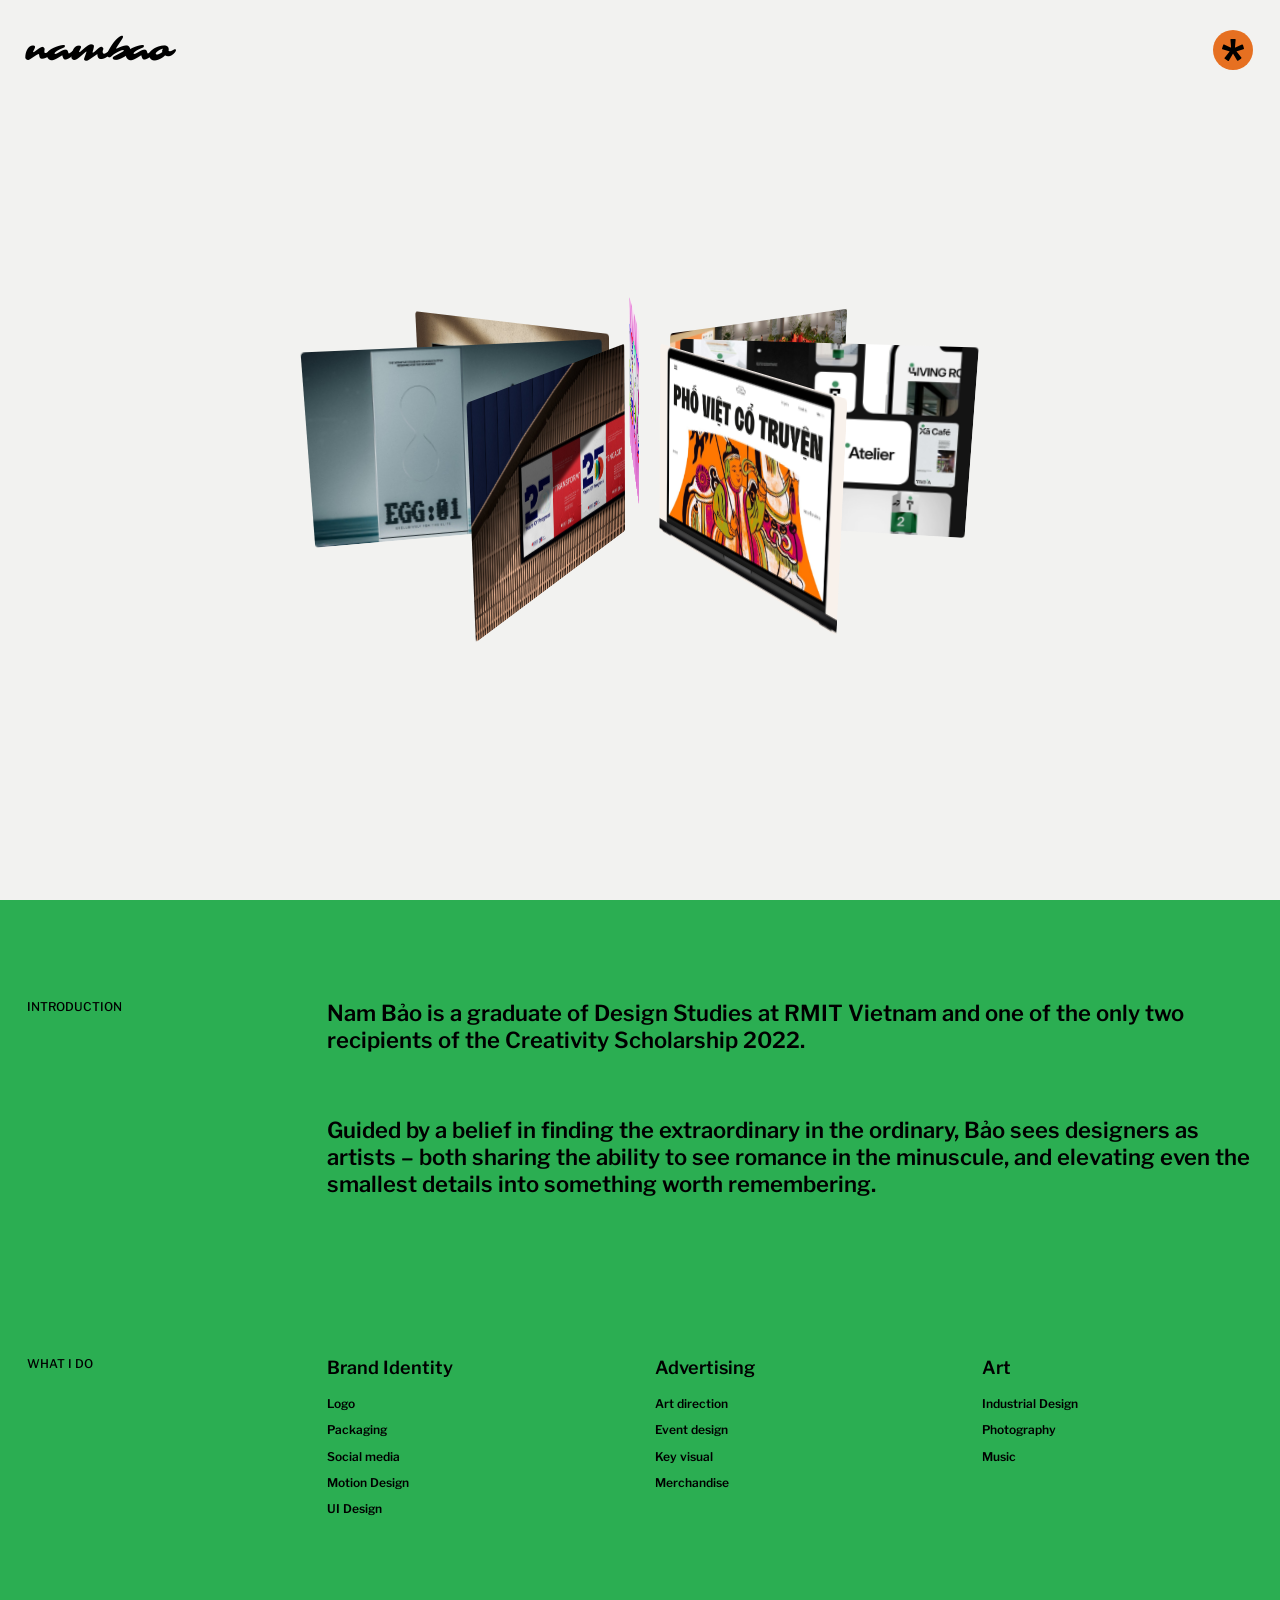
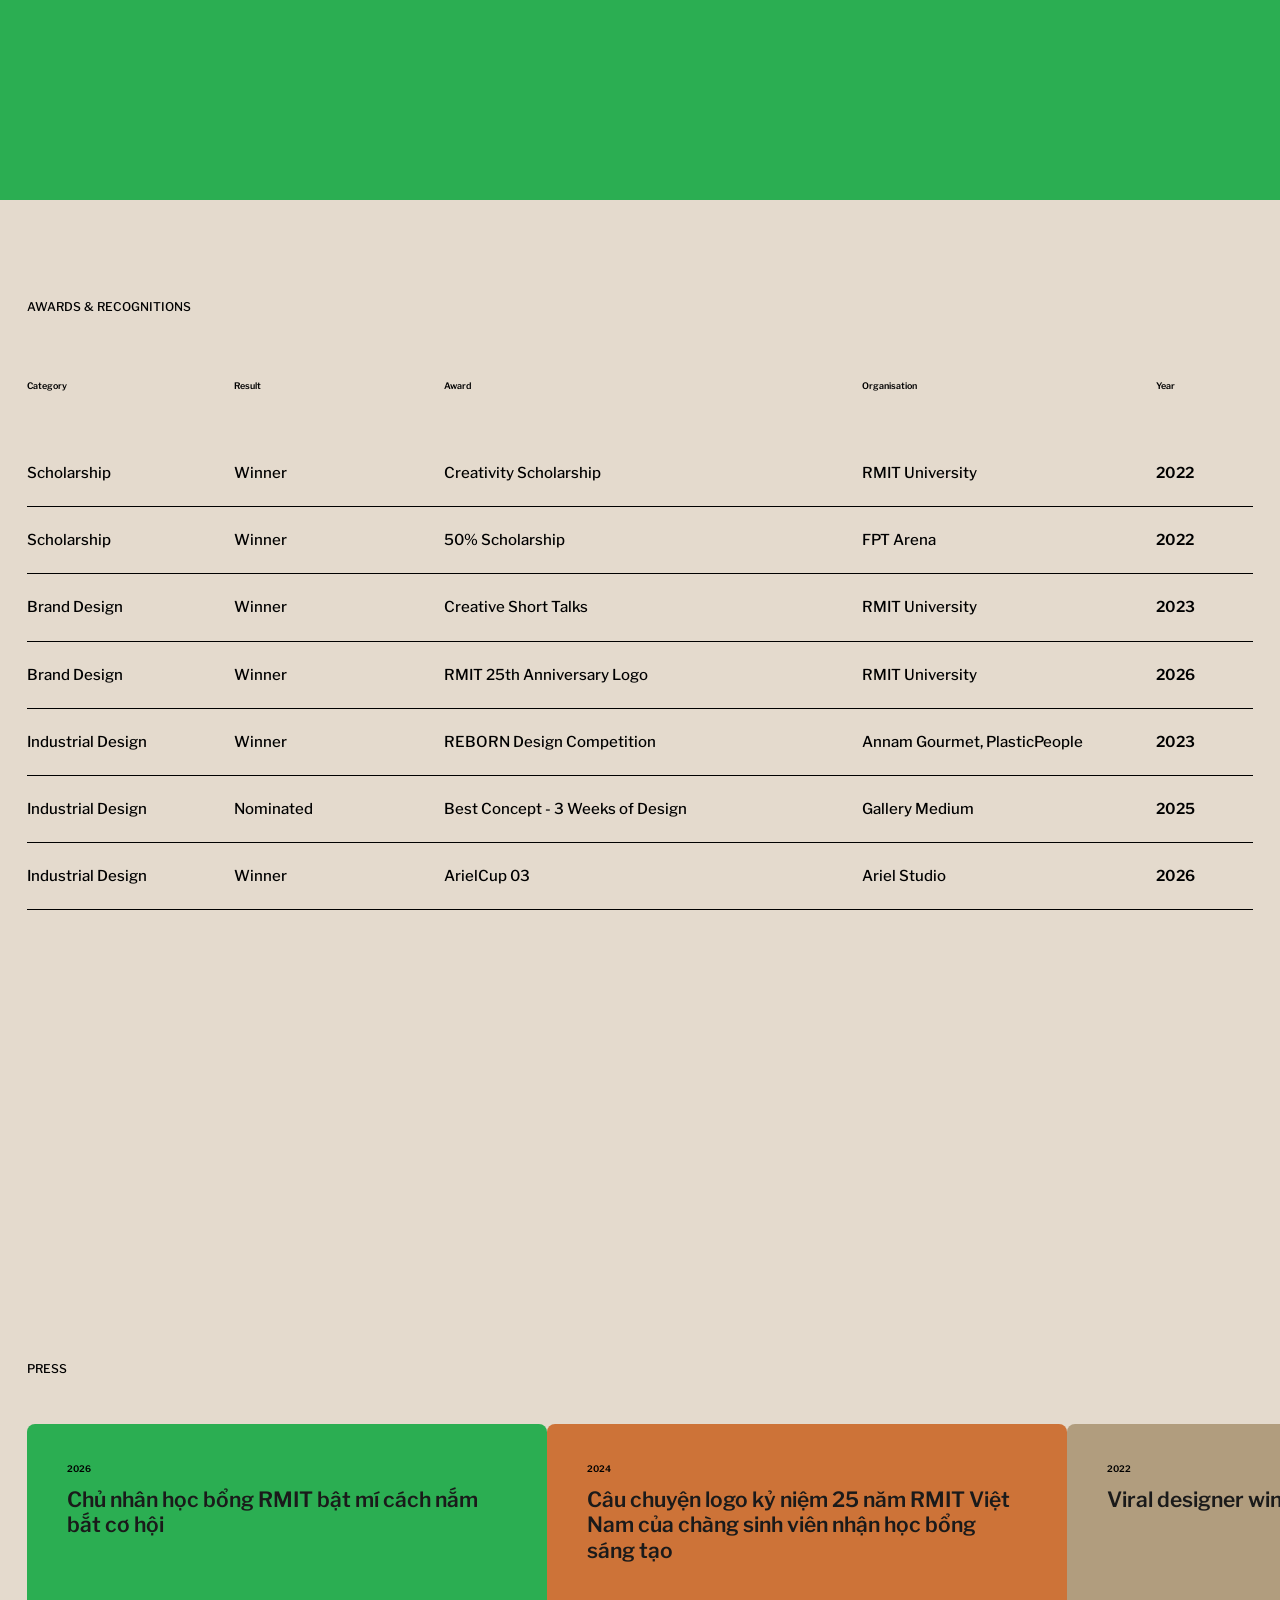
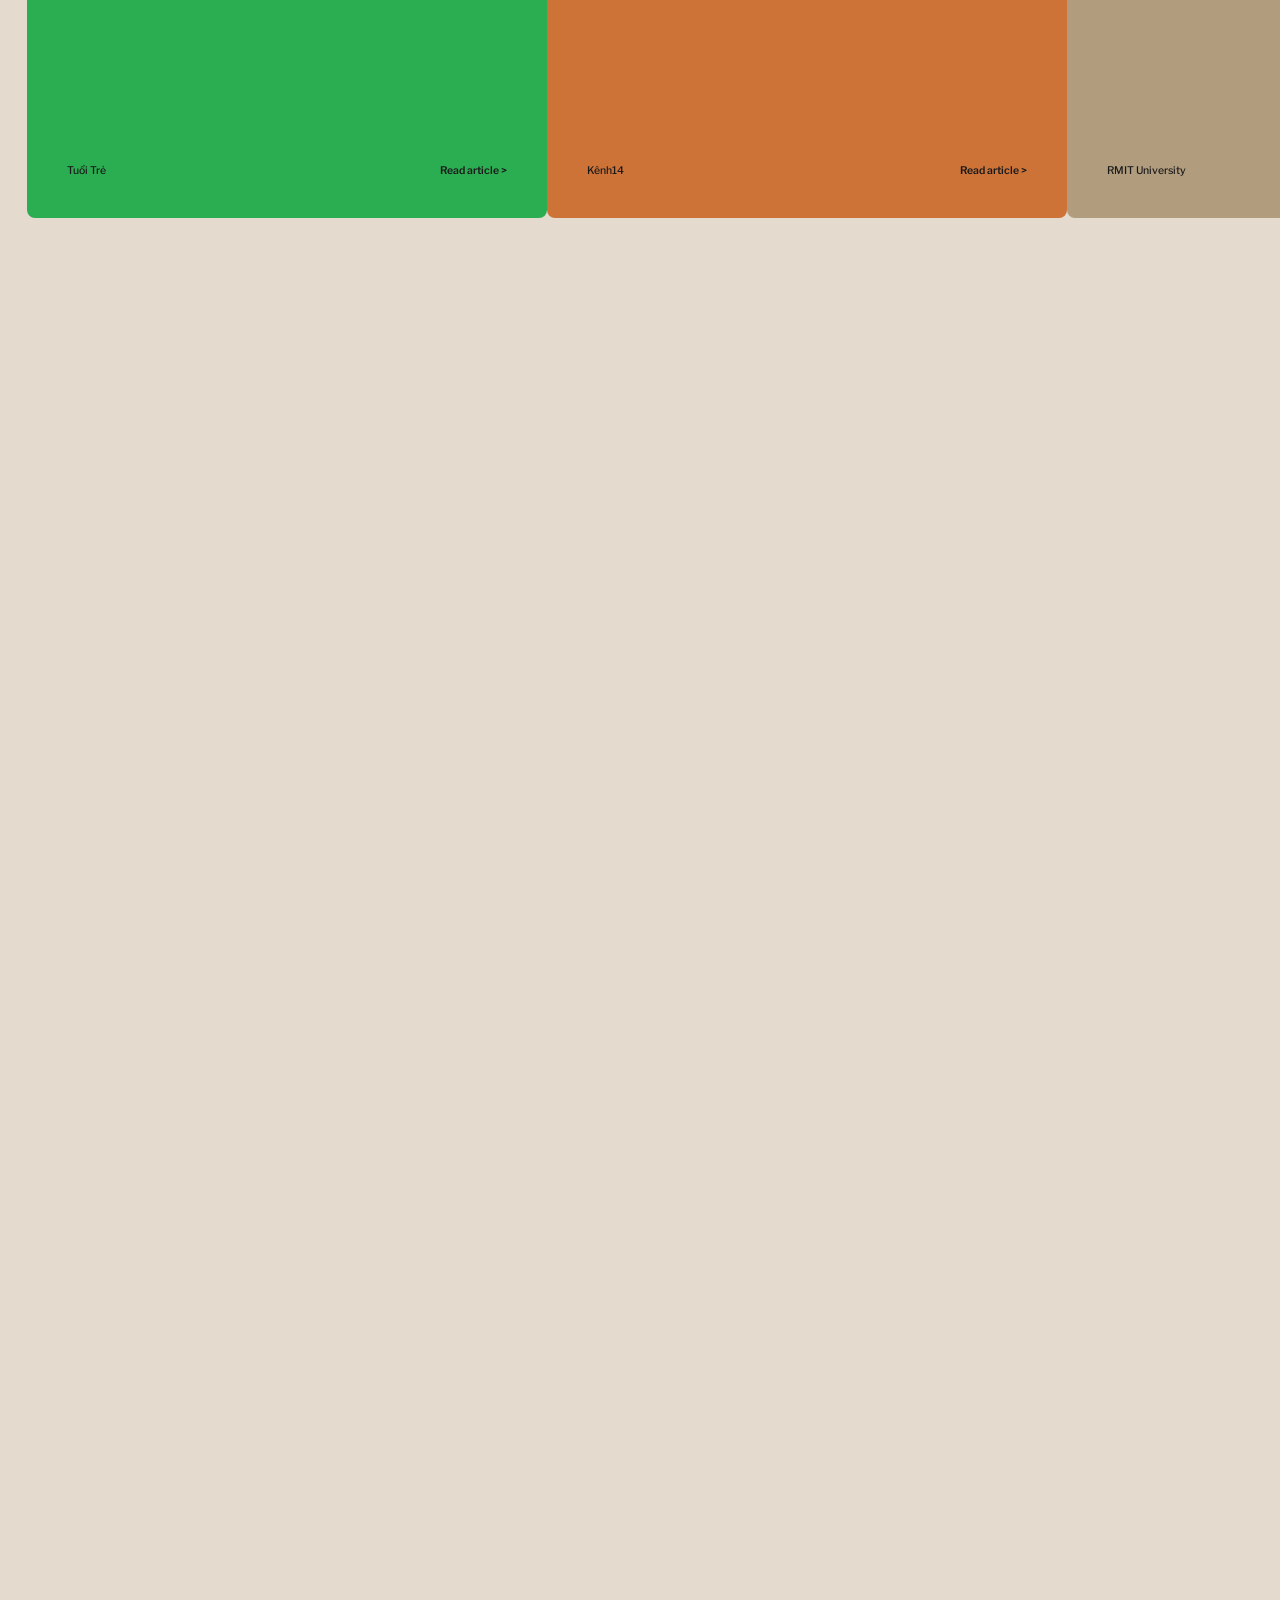
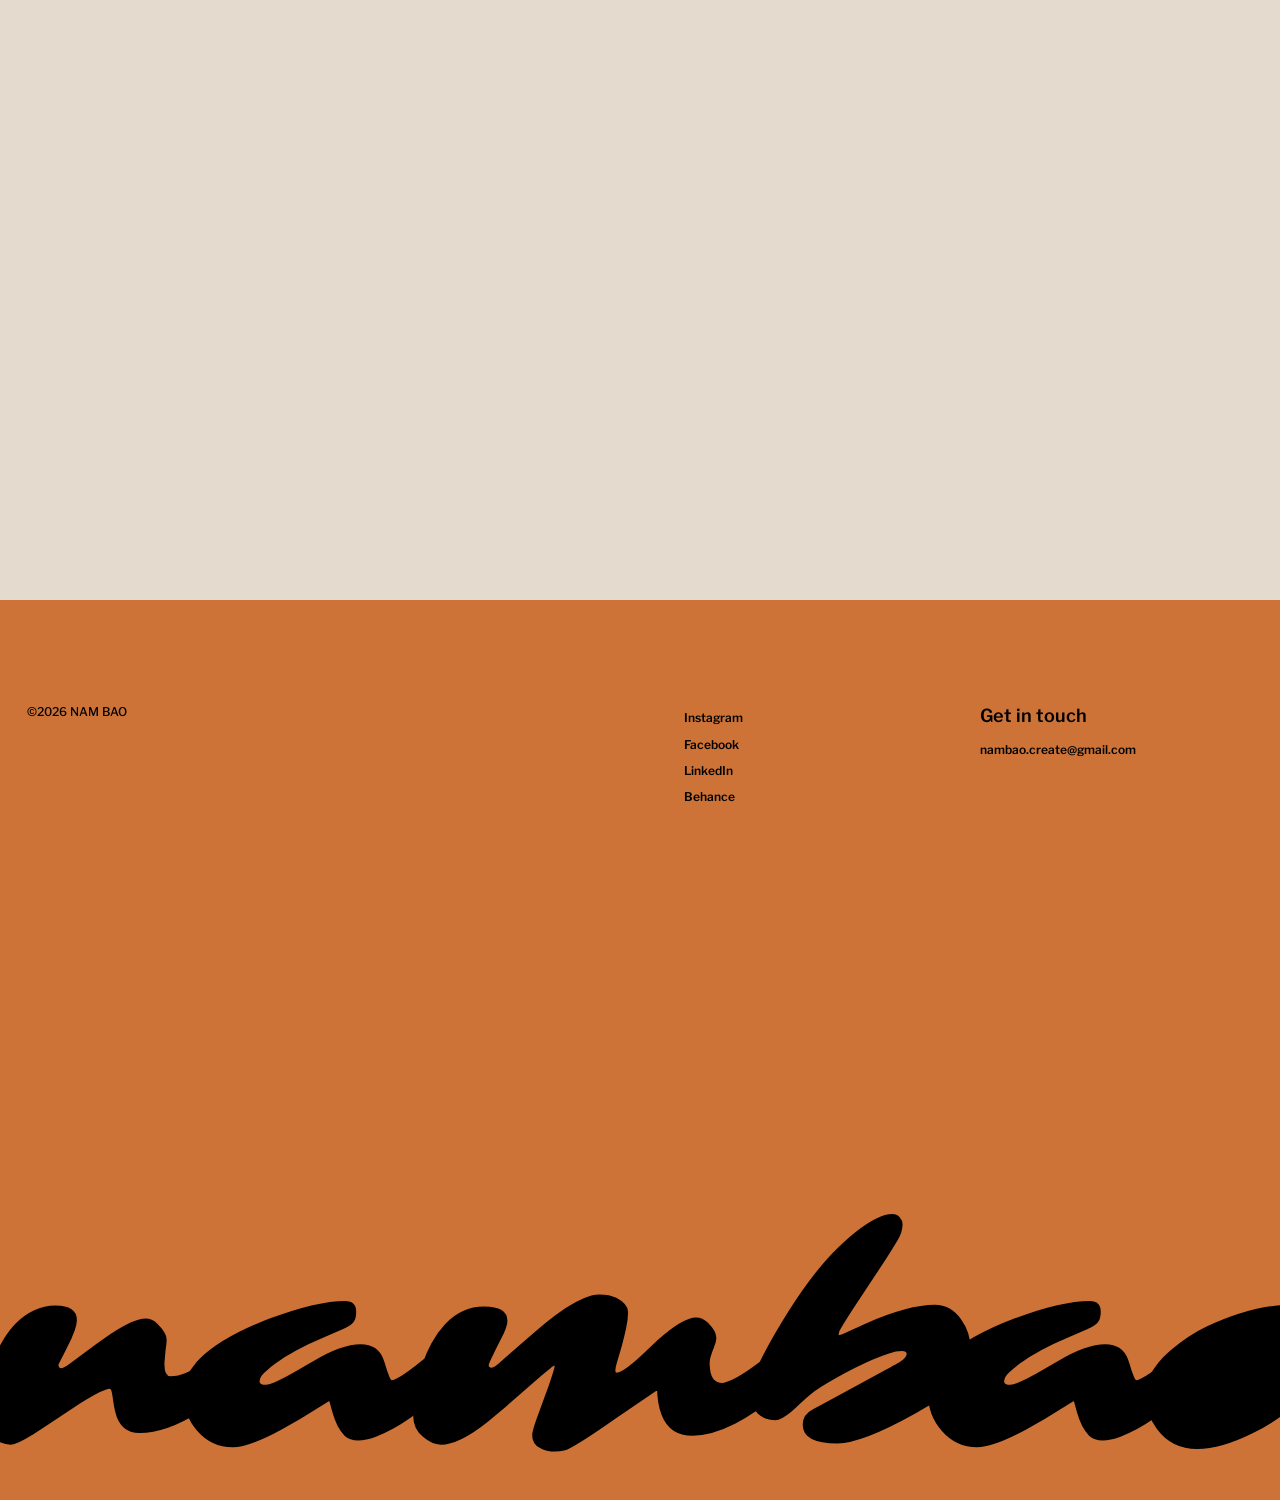
==== index.html @ 5c14ba2c "Footer logo ve theo stroke thay cho fade (SVG outline Sarina that) - Trich outline that cua font Sar" ====
<!DOCTYPE html>
<html lang="en">
<head>
  <meta charset="UTF-8">
  <meta name="viewport" content="width=device-width, initial-scale=1.0">
  <title>Nam Bảo — Portfolio</title>
  <link rel="icon" type="image/svg+xml" href="assets/favicon.svg">
  <meta name="description" content="Nam Bảo is a graduate of Design Studies at RMIT Vietnam and one of the only two recipients of the Creativity Scholarship 2022.">
  <link rel="preconnect" href="https://fonts.googleapis.com">
  <link rel="preconnect" href="https://fonts.gstatic.com" crossorigin>
  <link href="https://fonts.googleapis.com/css2?family=Libre+Franklin:wght@400;500;600;700&family=Sarina&display=swap" rel="stylesheet">
  <link rel="stylesheet" href="css/styles.css">
  <link rel="stylesheet" href="css/hero-wheel.css">
  <script>document.documentElement.classList.add("js");</script>
</head>
<body class="home">

  <!-- ============ NAV: cố định trên cùng, logo Sarina đen ============ -->
  <!-- Nav tách khỏi Hero, là con trực tiếp của body, position
       fixed, z-index cao nhất, logo "nambao" chữ Sarina luôn
       chữ đen trên mọi section (không còn mix-blend-mode
       difference, đã bỏ hẳn từ v11). Trang /work dùng lại
       class .nav nhưng không có class .home ở body nên nav
       ở đó vẫn như cũ, không bị đổi. -->
  <nav class="nav reveal" aria-label="Main">
    <a class="nav-logo" href="/" aria-label="Nam Bảo, home">nambao</a>
    <div class="nav-menu-wrap" id="nav-menu-wrap">
      <ul class="nav-menu" id="nav-menu">
        <li><button type="button" class="nav-pill nav-pill--contact" id="nav-contact-btn" aria-expanded="false" aria-controls="contact-overlay"><span data-roll>Contact</span></button></li>
        <li class="nav-menu-bar">
          <a class="nav-pill nav-pill--work" href="/work"><span data-roll>Work</span></a>
          <span class="nav-menu-divider nav-menu-divider--1" aria-hidden="true"></span>
          <a class="nav-pill nav-pill--about" href="#about"><span data-roll>About</span></a>
          <span class="nav-menu-divider nav-menu-divider--2" aria-hidden="true"></span>
          <a class="nav-pill nav-pill--playground" href="/playground"><span data-roll>Playground</span></a>
        </li>
      </ul>
      <button type="button" class="nav-ball" id="nav-ball" aria-label="Menu" aria-expanded="false" aria-controls="nav-menu">
        <span class="nav-ball-rot"><span class="nav-ball-star" id="nav-ball-star" aria-hidden="true"></span></span>
      </button>
    </div>
  </nav>

  <!-- ============ HERO: vòng ảnh 3D của Claude, nền offwhite ============ -->
  <!-- Hero cũ (headline "I build systems..." và cụm shape tròn,
       tam giác, vuông) đã bỏ. Giờ hero chỉ còn vòng ảnh 3D
       của Claude (heroWheel.js + hero-wheel.css, layout
       'blades'): 7 ảnh project, mỗi ảnh là một cánh quạt
       đứng tỏa ra từ trục đứng như cửa xoay, ảnh đứng thẳng
       chứ KHÔNG nằm phẳng, nền trắng xám offwhite #F2F2F0.
       Vòng tự quay liên tục; rê chuột làm cả cụm nghiêng
       theo con trỏ; cuộn chuột hoặc vuốt làm vòng quay nhanh
       hơn rồi chậm dần về tốc độ gốc (listener passive nên
       KHÔNG chặn cuộn, trang cuộn xuống About bình thường);
       vào trang các ảnh bung ra theo thứ tự ngẫu nhiên. -->
  <header class="hero" id="top">
    <div class="hero-wheel" aria-label="Selected works, rotating 3D gallery">
      <div class="hw-tilt">
        <div class="hw-spin">
          <figure class="hw-item" data-title="Vore" data-category="Food & beverage" data-tagline="Tagline placeholder — one line about the project"><img src="assets/work/vore.jpg" alt="Ba poster của Vore treo trên tường" width="1600" height="900" draggable="false"></figure>
          <figure class="hw-item" data-title="EGG:01" data-category="Food & beverage" data-tagline="Tagline placeholder — one line about the project"><img src="assets/work/egg01.jpg" alt="Hộp bạc EGG:01 cạnh chai thủy tinh gân sóng có lòng đỏ cam" width="1400" height="1356" draggable="false"></figure>
          <figure class="hw-item" data-title="RMIT25" data-category="Education" data-tagline="Tagline placeholder — one line about the project"><img src="assets/work/rmit25.jpg" alt="Billboard 25 Years Of Progress trên mặt tiền gỗ" width="1920" height="1080" draggable="false"></figure>
          <figure class="hw-item" data-title="Việt Cổ Truyện" data-category="Art" data-tagline="Tagline placeholder — one line about the project"><img src="assets/work/dothanh.jpg" alt="Laptop chạy website Phố Việt Cổ Truyện" width="1393" height="853" draggable="false"></figure>
          <figure class="hw-item" data-title="Tad.atelier" data-category="Architecture" data-tagline="Tagline placeholder — one line about the project"><img src="assets/work/tad.jpg" alt="Board tổng hợp các dự án của Tad.atelier" width="1400" height="989" draggable="false"></figure>
          <figure class="hw-item" data-title="VIBE Expo" data-category="Architecture" data-tagline="Tagline placeholder — one line about the project"><img src="assets/work/vibe.jpg" alt="Render 3D sảnh expo cam của VIBE" width="1000" height="558" draggable="false"></figure>
          <figure class="hw-item" data-title="Tuổi Hồng 28" data-category="Entertainment" data-tagline="Tagline placeholder — one line about the project"><img src="assets/work/th28.jpg" alt="Bốn poster Tuổi Hồng 28 năm 2024 trên nền sọc hồng" width="1600" height="1067" draggable="false"></figure>
        </div>
      </div>
    </div>
  </header>

  <main>
    <!-- ============ ABOUT ============ -->
    <section class="about" id="about" aria-labelledby="about-label">
      <div class="about-inner">
        <div class="about-intro">
          <h2 class="section-label reveal" id="about-label">INTRODUCTION</h2>
          <div class="about-body">
            <p class="reveal" style="--d:100ms">Nam Bảo is a graduate of Design Studies at RMIT Vietnam and one of the only two recipients of the Creativity Scholarship 2022.</p>
            <p class="reveal" style="--d:200ms">Guided by a belief in finding the extraordinary in the ordinary, Bảo sees designers as artists – both sharing the ability to see romance in the minuscule, and elevating even the smallest details into something worth remembering.</p>
          </div>
        </div>

        <div class="about-what">
          <h2 class="section-label reveal">WHAT I DO</h2>
          <div class="about-columns" data-stagger>
            <div class="about-column reveal">
              <h3>Brand Identity</h3>
              <ul>
                <li>Logo</li>
                <li>Packaging</li>
                <li>Social media</li>
                <li>Motion Design</li>
                <li>UI Design</li>
              </ul>
            </div>
            <div class="about-column reveal">
              <h3>Advertising</h3>
              <ul>
                <li>Art direction</li>
                <li>Event design</li>
                <li>Key visual</li>
                <li>Merchandise</li>
              </ul>
            </div>
            <div class="about-column reveal">
              <h3>Art</h3>
              <ul>
                <li>Industrial Design</li>
                <li>Photography</li>
                <li>Music</li>
              </ul>
            </div>
          </div>
        </div>
      </div>
    </section>

    <!-- ============ AWARDS ============ -->
    <section class="awards" aria-labelledby="awards-label">
      <div class="awards-inner">
        <h2 class="section-label reveal" id="awards-label">AWARDS &amp; RECOGNITIONS</h2>

        <table class="awards-table">
          <colgroup>
            <col style="width: 16.88%">
            <col style="width: 17.05%">
            <col style="width: 33.92%">
            <col style="width: 23.86%">
            <col style="width: 7.95%">
          </colgroup>
          <thead>
            <tr class="reveal--fade">
              <th scope="col">Category</th>
              <th scope="col">Result</th>
              <th scope="col">Award</th>
              <th scope="col">Organisation</th>
              <th scope="col">Year</th>
            </tr>
          </thead>
          <tbody data-stagger>
            <tr class="reveal--fade">
              <td data-label="Category">Scholarship</td>
              <td data-label="Result">Winner</td>
              <td data-label="Award">Creativity Scholarship</td>
              <td data-label="Organisation">RMIT University</td>
              <td data-label="Year">2022</td>
            </tr>
            <tr class="reveal--fade">
              <td data-label="Category">Scholarship</td>
              <td data-label="Result">Winner</td>
              <td data-label="Award">50% Scholarship</td>
              <td data-label="Organisation">FPT Arena</td>
              <td data-label="Year">2022</td>
            </tr>
            <tr class="reveal--fade">
              <td data-label="Category">Brand Design</td>
              <td data-label="Result">Winner</td>
              <td data-label="Award">Creative Short Talks</td>
              <td data-label="Organisation">RMIT University</td>
              <td data-label="Year">2023</td>
            </tr>
            <tr class="reveal--fade">
              <td data-label="Category">Brand Design</td>
              <td data-label="Result">Winner</td>
              <td data-label="Award">RMIT 25th Anniversary Logo</td>
              <td data-label="Organisation">RMIT University</td>
              <td data-label="Year">2026</td>
            </tr>
            <tr class="reveal--fade">
              <td data-label="Category">Industrial Design</td>
              <td data-label="Result">Winner</td>
              <td data-label="Award">REBORN Design Competition</td>
              <td data-label="Organisation">Annam Gourmet, PlasticPeople</td>
              <td data-label="Year">2023</td>
            </tr>
            <tr class="reveal--fade">
              <td data-label="Category">Industrial Design</td>
              <td data-label="Result">Nominated</td>
              <td data-label="Award">Best Concept - 3 Weeks of Design</td>
              <td data-label="Organisation">Gallery Medium</td>
              <td data-label="Year">2025</td>
            </tr>
            <tr class="reveal--fade">
              <td data-label="Category">Industrial Design</td>
              <td data-label="Result">Winner</td>
              <td data-label="Award">ArielCup 03</td>
              <td data-label="Organisation">Ariel Studio</td>
              <td data-label="Year">2026</td>
            </tr>
          </tbody>
        </table>
      </div>
    </section>

    <!-- ============ PRESS ============ -->
    <!-- Wrapper ngoài cao 300vh cung cấp độ dài cuộn. Bên trong
         là section Press thật cao 100svh, sticky top 0, vừa
         tham gia hiệu ứng trượt đè (trượt lên đè Awards, rồi
         ghim lại), vừa giữ hiệu ứng chồng ngang từng card bên
         trong (JS dịch từng card theo tiến độ cuộn qua wrapper
         ngoài, xem updatePress trong main.js). 6 bài, mới nhất
         lên trước. Tất cả 6 card đã nằm sát nhau gap 0 và nhìn
         thấy ngay từ trạng thái ban đầu (card không dùng class
         .reveal nên không hiện dần từng cái khi cuộn). -->
    <div class="press-wrap">
      <section class="press" aria-labelledby="press-label">
        <div class="press-inner">
          <h2 class="section-label reveal" id="press-label">PRESS</h2>
        </div>
        <div class="press-row">
        <a class="press-card press-card-green" href="https://tuoitre.vn/print/chu-nhan-hoc-bong-rmit-bat-mi-cach-nam-bat-co-hoi-100261119115152121.htm" target="_blank" rel="noopener">
          <span class="press-year">2026</span>
          <span class="press-title">Chủ nhân học bổng RMIT bật mí cách nắm bắt cơ hội</span>
          <span class="press-footer">
            <span class="press-outlet">Tuổi Trẻ</span>
            <span class="press-read">Read article &gt;</span>
          </span>
        </a>
        <a class="press-card press-card-orange" href="https://kenh14.vn/cau-chuyen-logo-ky-niem-25-nam-rmit-viet-nam-cua-chang-sinh-vien-nhan-hoc-bong-sang-tao-215241218121725227.chn" target="_blank" rel="noopener">
          <span class="press-year">2024</span>
          <span class="press-title">Câu chuyện logo kỷ niệm 25 năm RMIT Việt Nam của chàng sinh viên nhận học bổng sáng tạo</span>
          <span class="press-footer">
            <span class="press-outlet">Kênh14</span>
            <span class="press-read">Read article &gt;</span>
          </span>
        </a>
        <a class="press-card press-card-tan" href="https://www.rmit.edu.vn/news/all-news/2022/nov/viral-designer-wins-rmit-scholarship" target="_blank" rel="noopener">
          <span class="press-year">2022</span>
          <span class="press-title">Viral designer wins RMIT scholarship</span>
          <span class="press-footer">
            <span class="press-outlet">RMIT University</span>
            <span class="press-read">Read article &gt;</span>
          </span>
        </a>
        <a class="press-card press-card-green" href="https://dantri.com.vn/giao-duc-huong-nghiep/nha-thiet-ke-18-tuoi-thay-ao-cho-sach-giao-khoa-gianh-hoc-bong-gan-nua-ty-dong-20221121210338664.htm" target="_blank" rel="noopener">
          <span class="press-year">2022</span>
          <span class="press-title">Nhà thiết kế 18 tuổi “thay áo” cho sách giáo khoa giành học bổng gần nửa tỷ đồng</span>
          <span class="press-footer">
            <span class="press-outlet">Dân Trí</span>
            <span class="press-read">Read article &gt;</span>
          </span>
        </a>
        <a class="press-card press-card-orange" href="https://vtv.vn/giao-duc/nam-bao-cau-hoc-sinh-thu-thach-ban-than-voi-y-tuong-khoac-ao-moi-cho-sgk-20220217212051816.htm" target="_blank" rel="noopener">
          <span class="press-year">2022</span>
          <span class="press-title">Nam Bảo - cậu học sinh thử thách bản thân với ý tưởng "khoác áo mới" cho SGK</span>
          <span class="press-footer">
            <span class="press-outlet">VTV</span>
            <span class="press-read">Read article &gt;</span>
          </span>
        </a>
        <a class="press-card press-card-tan" href="https://dantri.com.vn/nhip-song-tre/chuyen-chua-ke-ve-nam-sinh-thiet-ke-ao-moi-doc-dao-cho-sach-giao-khoa-20220211183610662.htm" target="_blank" rel="noopener">
          <span class="press-year">2022</span>
          <span class="press-title">Chuyện chưa kể về nam sinh thiết kế “áo mới” độc đáo cho sách giáo khoa</span>
          <span class="press-footer">
            <span class="press-outlet">Dân Trí</span>
            <span class="press-read">Read article &gt;</span>
          </span>
        </a>
        </div>
      </section>
    </div>
  </main>

  <!-- ============ FOOTER ============ -->
  <footer class="footer" id="contact">
    <div class="footer-top">
      <p class="footer-copy reveal">©2026 NAM BAO</p>
      <div class="footer-cols reveal" style="--d:100ms">
        <ul class="footer-socials">
          <li>Instagram</li>
          <li>Facebook</li>
          <li>LinkedIn</li>
          <li>Behance</li>
        </ul>
        <div class="footer-touch">
          <h2 class="footer-touch-title">Get in touch</h2>
          <a class="footer-email" href="mailto:nambao.create@gmail.com">nambao.create@gmail.com</a>
        </div>
      </div>
    </div>
    <p class="footer-logo footer-draw" aria-hidden="true">
      <svg class="footer-logo-svg" viewBox="0 0 9382.8 2048" aria-hidden="true" focusable="false">
        <g class="fl-letter" style="--dd:0.00s;--dur:0.39s">
          <path pathLength="1" d="M1113.0,1123.0 Q1113.0,1214.0 1166.0,1214.0 Q1296.0,1214.0 1504.0,1038.0 L1531.0,1015.0 Q1612.0,961.0 1662.5,961.0 Q1713.0,961.0 1726.5,976.0 Q1740.0,991.0 1740.0,1024.0 Q1740.0,1098.0 1665.0,1181.0 Q1553.0,1317.0 1358.0,1439.0 Q1132.0,1581.0 953.0,1581.0 Q828.0,1581.0 796.0,1442.0 Q787.0,1406.0 783.0,1373.0 Q773.0,1293.0 762.0,1284.0 Q751.0,1275.0 718.5,1285.5 Q686.0,1296.0 641.5,1320.5 Q597.0,1345.0 543.0,1380.0 Q257.0,1570.0 214.0,1597.0 Q111.0,1661.0 75.0,1661.0 Q39.0,1661.0 4.5,1646.0 Q-30.0,1631.0 -56.0,1608.0 Q-110.0,1557.0 -110.0,1504.0 Q-110.0,1201.0 22.0,974.0 Q110.0,821.0 238.0,762.0 Q303.0,731.0 378.0,731.0 Q515.0,731.0 515.0,821.0 Q515.0,876.0 450.0,1001.0 L420.0,1060.0 Q388.0,1121.0 389.0,1129.0 Q395.0,1159.0 416.0,1159.0 Q439.0,1159.0 484.0,1125.0 L668.0,988.0 L760.0,924.0 Q919.0,820.0 994.0,820.0 Q1034.0,820.0 1067.0,852.0 Q1128.0,910.0 1128.0,953.0 Q1128.0,967.0 1125.5,987.0 Q1123.0,1007.0 1120.0,1030.0 L1116.0,1077.0 Q1113.0,1101.0 1113.0,1123.0 Z"/>
        </g>
        <g class="fl-letter" style="--dd:0.39s;--dur:0.46s">
          <path pathLength="1" d="M3206.6,909.0 Q3238.6,909.0 3238.6,963.0 Q3238.6,1056.0 3108.6,1204.0 L3051.6,1262.0 Q2792.6,1521.0 2563.6,1607.0 Q2421.6,1660.0 2359.6,1602.0 Q2308.6,1553.0 2278.6,1444.0 L2254.6,1357.0 L2041.6,1488.0 L1918.6,1558.0 Q1698.6,1678.0 1588.6,1678.0 Q1447.6,1678.0 1353.6,1569.0 Q1263.6,1466.0 1263.6,1330.0 Q1263.6,1196.0 1370.6,1091.0 Q1523.6,941.0 1853.6,816.0 Q2165.6,699.0 2357.6,699.0 Q2422.6,699.0 2422.6,763.0 Q2422.6,807.0 2405.6,829.0 Q2388.6,851.0 2335.6,874.0 L2209.6,928.0 Q1929.6,1045.0 1799.6,1171.0 Q1762.6,1206.0 1762.6,1239.0 Q1762.6,1272.0 1815.6,1272.0 Q1867.6,1272.0 2057.6,1160.0 L2140.6,1111.0 Q2333.6,995.0 2463.6,995.0 Q2573.6,995.0 2609.6,1092.0 Q2618.6,1118.0 2626.6,1144.5 Q2634.6,1171.0 2642.6,1192.0 Q2660.6,1241.0 2675.1,1241.0 Q2689.6,1241.0 2716.6,1226.5 Q2743.6,1212.0 2776.1,1189.5 Q2808.6,1167.0 2843.6,1140.0 L2964.6,1043.0 Q3125.6,909.0 3206.6,909.0 Z"/>
        </g>
        <g class="fl-letter" style="--dd:0.85s;--dur:0.62s">
          <path pathLength="1" d="M4836.1,1112.0 Q4836.1,1259.0 4928.1,1259.0 Q4992.1,1259.0 5149.1,1147.0 Q5291.1,1042.0 5318.1,1015.0 Q5380.1,963.0 5448.1,963.0 Q5477.1,963.0 5497.6,982.5 Q5518.1,1002.0 5518.1,1041.0 Q5518.1,1080.0 5499.1,1112.0 Q5480.1,1144.0 5450.6,1178.0 Q5421.1,1212.0 5377.6,1254.0 Q5334.1,1296.0 5278.1,1342.5 Q5222.1,1389.0 5155.6,1435.0 Q5089.1,1481.0 5018.1,1518.0 Q4858.1,1600.0 4729.1,1600.0 Q4581.1,1600.0 4528.1,1466.0 Q4497.1,1389.0 4497.1,1281.0 L4206.1,1478.0 Q3907.1,1688.0 3850.1,1701.0 Q3821.1,1708.0 3791.6,1708.0 Q3762.1,1708.0 3736.1,1702.5 Q3710.1,1697.0 3690.1,1684.0 Q3644.1,1657.0 3644.1,1604.0 Q3644.1,1583.0 3672.1,1502.0 L3758.1,1266.0 Q3798.1,1152.0 3798.1,1129.0 Q3798.1,1121.0 3788.1,1121.0 Q3778.1,1121.0 3751.1,1142.0 Q3724.1,1163.0 3686.1,1196.0 L3448.1,1404.0 L3323.1,1508.0 Q3131.1,1661.0 3010.1,1661.0 Q2953.1,1661.0 2895.1,1610.0 Q2832.1,1556.0 2832.1,1480.0 Q2832.1,1404.0 2846.6,1314.0 Q2861.1,1224.0 2888.1,1140.5 Q2915.1,1057.0 2955.1,983.5 Q2995.1,910.0 3046.1,856.0 Q3156.1,738.0 3305.6,738.0 Q3455.1,738.0 3455.1,826.0 Q3455.1,864.0 3414.1,942.0 Q3327.1,1114.0 3327.1,1127.5 Q3327.1,1141.0 3335.6,1148.5 Q3344.1,1156.0 3354.1,1156.0 Q3375.1,1156.0 3414.1,1122.0 Q3671.1,897.0 3737.6,843.0 Q3804.1,789.0 3866.1,748.0 Q4008.1,655.0 4092.1,655.0 Q4161.1,655.0 4204.1,677.0 Q4279.1,716.0 4279.1,765.0 Q4279.1,814.0 4265.6,876.0 Q4252.1,938.0 4236.1,996.0 L4206.1,1098.0 Q4192.1,1142.0 4192.1,1165.5 Q4192.1,1189.0 4212.1,1189.0 Q4260.1,1189.0 4403.1,1053.0 L4500.1,962.0 Q4667.1,812.0 4753.1,812.0 Q4794.1,812.0 4826.1,844.0 Q4882.1,900.0 4882.1,942.0 Q4882.1,965.0 4866.1,1004.0 Q4836.1,1077.0 4836.1,1112.0 Z"/>
        </g>
        <g class="fl-letter" style="--dd:1.47s;--dur:0.49s">
          <path pathLength="1" d="M5707.7,1206.0 Q5578.7,1279.0 5532.2,1317.5 Q5485.7,1356.0 5456.2,1385.0 Q5426.7,1414.0 5397.7,1438.0 Q5329.7,1494.0 5294.7,1494.0 Q5259.7,1494.0 5231.7,1482.5 Q5203.7,1471.0 5180.7,1450.0 Q5126.7,1399.0 5126.7,1329.0 Q5126.7,1205.0 5345.7,842.0 Q5439.7,686.0 5527.7,567.5 Q5615.7,449.0 5696.7,365.5 Q5777.7,282.0 5851.7,224.0 Q6003.7,105.0 6093.7,105.0 Q6119.7,105.0 6136.7,124.0 Q6153.7,143.0 6153.7,165.0 Q6153.7,215.0 6122.2,268.5 Q6090.7,322.0 6038.7,403.0 L5825.7,726.0 Q5725.7,880.0 5721.2,898.5 Q5716.7,917.0 5716.7,925.0 Q5716.7,933.0 5727.7,933.0 Q5738.7,933.0 5789.7,910.0 Q5789.7,910.0 5917.7,852.0 Q6206.7,726.0 6384.7,726.0 Q6485.7,726.0 6553.7,819.0 Q6616.7,906.0 6616.7,1007.0 Q6616.7,1108.0 6585.7,1181.0 Q6554.7,1254.0 6494.2,1296.0 Q6433.7,1338.0 6373.7,1374.0 L6245.7,1450.0 Q5882.7,1653.0 5718.7,1653.0 Q5491.7,1653.0 5491.7,1535.0 Q5491.7,1471.0 5553.7,1440.0 Q6124.7,1131.0 6149.7,1115.0 Q6201.7,1082.0 6201.7,1052.0 Q6201.7,1022.0 6159.7,1022.0 Q6117.7,1022.0 6067.7,1038.0 Q6017.7,1054.0 5957.7,1080.0 Q5897.7,1106.0 5832.7,1139.0 Q5767.7,1172.0 5707.7,1206.0 Z"/>
        </g>
        <g class="fl-letter" style="--dd:1.96s;--dur:0.46s">
          <path pathLength="1" d="M8291.2,909.0 Q8323.2,909.0 8323.2,963.0 Q8323.2,1056.0 8193.2,1204.0 L8136.2,1262.0 Q7877.2,1521.0 7648.2,1607.0 Q7506.2,1660.0 7444.2,1602.0 Q7393.2,1553.0 7363.2,1444.0 L7339.2,1357.0 L7126.2,1488.0 L7003.2,1558.0 Q6783.2,1678.0 6673.2,1678.0 Q6532.2,1678.0 6438.2,1569.0 Q6348.2,1466.0 6348.2,1330.0 Q6348.2,1196.0 6455.2,1091.0 Q6608.2,941.0 6938.2,816.0 Q7250.2,699.0 7442.2,699.0 Q7507.2,699.0 7507.2,763.0 Q7507.2,807.0 7490.2,829.0 Q7473.2,851.0 7420.2,874.0 L7294.2,928.0 Q7014.2,1045.0 6884.2,1171.0 Q6847.2,1206.0 6847.2,1239.0 Q6847.2,1272.0 6900.2,1272.0 Q6952.2,1272.0 7142.2,1160.0 L7225.2,1111.0 Q7418.2,995.0 7548.2,995.0 Q7658.2,995.0 7694.2,1092.0 Q7703.2,1118.0 7711.2,1144.5 Q7719.2,1171.0 7727.2,1192.0 Q7745.2,1241.0 7759.7,1241.0 Q7774.2,1241.0 7801.2,1226.5 Q7828.2,1212.0 7860.7,1189.5 Q7893.2,1167.0 7928.2,1140.0 L8049.2,1043.0 Q8210.2,909.0 8291.2,909.0 Z"/>
        </g>
        <g class="fl-letter" style="--dd:2.42s;--dur:0.39s">
          <path pathLength="1" d="M9082.8,1044.0 Q9082.8,1098.0 9174.8,1098.0 Q9242.8,1098.0 9352.8,1032.0 L9432.8,988.0 Q9469.8,967.0 9497.3,967.0 Q9524.8,967.0 9540.8,984.0 Q9556.8,1001.0 9556.8,1031.0 Q9556.8,1061.0 9536.8,1100.5 Q9516.8,1140.0 9481.8,1183.5 Q9446.8,1227.0 9399.8,1269.5 Q9352.8,1312.0 9298.8,1346.0 Q9178.8,1421.0 9075.8,1421.0 Q8966.8,1421.0 8901.8,1384.0 Q8881.8,1372.0 8862.8,1359.0 Q8755.8,1481.0 8552.8,1583.0 Q8336.8,1691.0 8175.8,1691.0 Q8006.8,1691.0 7908.8,1558.0 Q7829.8,1450.0 7829.8,1339.0 Q7829.8,1179.0 8000.8,1034.0 Q8126.8,928.0 8244.3,873.0 Q8361.8,818.0 8456.8,788.0 Q8657.8,725.0 8818.8,725.0 Q8890.8,725.0 8947.3,752.5 Q9003.8,780.0 9030.8,808.0 Q9094.8,871.0 9094.8,969.0 Q9094.8,998.0 9088.8,1014.0 Q9082.8,1030.0 9082.8,1044.0 Z"/>
          <path pathLength="1" d="M8264.8,1233.0 L8263.8,1236.0 L8263.8,1237.0 Q8263.8,1280.0 8282.8,1293.0 Q8328.8,1321.0 8379.8,1307.5 Q8430.8,1294.0 8476.8,1274.0 Q8590.8,1225.0 8682.8,1150.0 Q8666.8,1118.0 8666.8,1084.0 Q8666.8,1012.0 8729.8,940.0 Q8649.8,940.0 8513.8,1015.0 Q8363.8,1098.0 8288.8,1186.0 Q8264.8,1216.0 8264.8,1233.0 Z"/>
        </g>
      </svg>
    </p>
  </footer>

  <div class="cursor" aria-hidden="true"><span data-cursor-label="read">Read</span><span data-cursor-label="open">Open</span><span data-cursor-label="soon">Coming Soon</span></div>

  <!-- ============ CONTACT: overlay tối + card xanh lá lật mặt ============ -->
  <!-- Mở bằng nút CONTACT trên nav; đóng bằng nền tối, cục tròn
       hoặc phím Esc. Bấm email thì copy; bấm logo nền tảng thì
       mở trang đó ở tab mới; bấm vùng trống của card thì lật mặt. -->
  <div class="contact-overlay" id="contact-overlay" aria-hidden="true">
    <div class="contact-card-tilt" id="contact-card-tilt">
      <div class="contact-card-flip" id="contact-card-flip">
        <article class="contact-card contact-card--front">
          <p class="contact-label">get in touch</p>
          <button type="button" class="contact-email" id="contact-email">nambao.create@gmail.com</button>
          <span class="contact-copied" id="contact-copied" role="status">COPIED <svg class="contact-copied-tick" viewBox="0 0 12 12" width="11" height="11" aria-hidden="true"><path d="M2 6.5 4.8 9.3 10 3" fill="none" stroke="currentColor" stroke-width="1.6" stroke-linecap="round" stroke-linejoin="round"/></svg></span>
          <ul class="contact-socials">
            <li><a href="https://www.instagram.com/bynambao/" target="_blank" rel="noopener" aria-label="Instagram"><img src="assets/social/instagram.svg" alt="" width="24" height="24"></a></li>
            <li><a href="https://www.facebook.com/nambao.create/" target="_blank" rel="noopener" aria-label="Facebook"><img src="assets/social/facebook.svg" alt="" width="24" height="24"></a></li>
            <li><a href="https://www.linkedin.com/in/nam-bao/" target="_blank" rel="noopener" aria-label="LinkedIn"><img src="assets/social/linkedin.svg" alt="" width="24" height="24"></a></li>
            <li><a href="https://www.behance.net/nam-bao" target="_blank" rel="noopener" aria-label="Behance"><img src="assets/social/behance.svg" alt="" width="24" height="24"></a></li>
          </ul>
          <p class="contact-logo" aria-hidden="true">nambao</p>
        </article>
        <article class="contact-card contact-card--back" aria-hidden="true">
          <p class="contact-logo" aria-hidden="true">nambao</p>
        </article>
      </div>
    </div>
  </div>

  <script src="js/main.js"></script>
  <!-- GSAP core cho vòng ảnh hero của Claude (repo là HTML
       tĩnh, không dùng npm nên load từ CDN, đúng link như
       trong demo.html của Claude). Phải có window.gsap
       trước khi script module bên dưới gọi initHeroWheel. -->
  <script src="https://cdnjs.cloudflare.com/ajax/libs/gsap/3.12.5/gsap.min.js"></script>
  <!-- Khởi tạo vòng ảnh hero của Claude: layout 'blades'
       mặc định (cánh quạt đứng tỏa ra từ trục đứng), mặt
       sau ảnh vẫn hiện (backface 'visible'). Bỏ nghiêng
       trục Z theo yêu cầu của Bảo (chỉ nghiêng về phía
       trước): tilt.z 0, pointerTilt.z 0, sway 0. Các
       options còn lại giữ mặc định (speed 16, tilt.x -14,
       pointerTilt.x 14, pointerTilt.y 24, wheelBoost,
       intro). -->
  <script type="module">
    import { initHeroWheel } from "./js/heroWheel.js";
    initHeroWheel(document.querySelector(".hero-wheel"), { layout: "blades", backface: "visible", tilt: { z: 0 }, pointerTilt: { z: 0 }, sway: 0 });
  </script>
</body>
</html>
---- css/styles.css ----
/* ============================================================
   Nam Bao Portfolio — v13
   Token màu, cỡ chữ và vị trí lấy đúng từ khung
   "Nam Bao Portfolio" trong Figma (Page 11).
   - v13: thay toàn bộ hero wheel bằng code Claude viết sẵn
     (Bảo gửi 5 file, Claude viết lại vì hero v12 vẫn bị
     chê sai). Dùng heroWheel.js + hero-wheel.css của
     Claude, layout 'blades' mặc định: mỗi ảnh là một cánh
     quạt đứng tỏa ra từ trục đứng như cửa xoay, ảnh đứng
     thẳng chứ KHÔNG nằm phẳng như bông hoa v12. Vòng tự
     quay liên tục (16 độ/giây); rê chuột nghiêng cả cụm
     theo con trỏ có độ trễ mượt (pointerTilt x 12, y 22,
     nghiêng sẵn x -14, z -10); cuộn chuột hoặc vuốt làm
     vòng quay nhanh hơn rồi chậm dần về tốc độ gốc
     (wheelBoost 0.9, maxBoost 540, boostDecay 2.2,
     listener passive nên KHÔNG chặn cuộn trang); vào
     trang các ảnh bung ra theo thứ tự ngẫu nhiên (scale
     0.3 lên 1, mờ lên rõ). GSAP core load từ CDN (cdnjs
     3.12.5) vì repo là HTML tĩnh, không dùng npm. Biến
     CSS chỉnh cho hợp site: --hw-ratio 3/2 (khớp ảnh
     landscape), --hw-w clamp(280px, 21vw, 420px),
     --hw-height min(100svh - 140px, 900px) khớp chiều
     cao hero trừ padding. Xóa SẠCH code wheel cũ v12
     (HTML .wheel, CSS .wheel-*, JS nghiêng cũ trong
     main.js). Các phần khác giữ nguyên: nav đen mọi
     section, nền Hero và nền trang Work #F2F2F0, các
     section trượt đè khối cứng, Press chồng ngang.
   - v12: 2 điểm theo ý Bảo. (1) Vòng hoa xếp lại dạng cánh
     tỏa ra từ tâm ("các ảnh cần chĩa ra từ tâm chứ không
     phải cạnh nhau"): bỏ hẳn kiểu cũ xếp tile tiếp tuyến
     quanh hình trụ đứng (rotateY rồi translateZ, các tile
     ngồi cạnh nhau thành vòng tròn có lỗ trống ở giữa).
     Giờ mỗi tile là một cánh hoa: trục dài 420px chĩa ra
     theo hướng tâm, đầu trong ở bán kính 10px, đầu ngoài
     ở bán kính 430px, đầu ngoài nhấc lên 25 độ như hoa
     đang nở, 7 cánh cách nhau 360/7 độ, một cánh hướng
     lên trên (offset 90 độ), các đầu trong chồng nhau lấp
     kín tâm, không còn lỗ trống. Số liệu tính bằng script
     (xấu nhất trên mọi góc xoay và mọi vị trí chuột):
     khung bao 943x802, đỉnh cách đáy nav 99px ở hero
     998px và 140px ở hero 1080px, đáy cách đáy hero 27px
     và 68px, không tràn; mọi cánh luôn thấy mặt trước
     (dot pháp tuyến nhỏ nhất 0,205) nên không còn chữ
     ngược như bản trụ đứng. (2) Nền Hero đổi từ tan
     #B1907E thành trắng xám offwhite #F2F2F0, trung tính,
     không ám vàng. Chỉ đổi Hero, các section khác giữ
     nguyên màu.
   - v11: 2 điểm theo ý Bảo (sau khi xem ảnh chụp màn hình
     bản v10). (1) Vòng hoa thu nhỏ cho giống reference:
     bán kính 300px (trước 420px), tile giữ 420x280, nghiêng
     cơ bản 50 độ (trước 55 độ), scene cao 800px (trước
     860px). Số liệu tính bằng script (xấu nhất trên mọi góc
     xoay và mọi vị trí chuột): 2 tile kề chồng nhau 160px,
     lỗ giữa thu từ 555px còn 303px, đỉnh vòng cách đáy nav
     116px ở hero 998px và 157px ở hero 1080px, đáy cách đáy
     hero 28px và 69px, không tràn. (2) Nav bỏ hẳn inverted:
     bỏ mix-blend-mode difference và logic JS .nav-on-hero,
     nav luôn chữ đen trên mọi section.
   - v10: 2 điểm theo ý Bảo. (1) Vòng 3D xếp lại thành
     dạng bông hoa giống ảnh reference: vòng nghiêng cơ
     bản rotateX 55 độ (hình trụ đứng nghiêng đi, vòng
     nằm nghiêng như bông hoa nhìn từ trên xuống ở góc
     nghiêng), mỗi tile nghiêng thêm rotateX -20 độ xòe
     ra như cánh hoa, backface-visibility visible để thấy
     đủ 7 tile cùng lúc, bán kính thu còn 420px, scene
     cao 860px. Chuột rời hero thì vòng trở về góc nghiêng
     cơ bản dạng bông hoa, không trở về thẳng đứng.
     (2) Nav chữ đen khi đang ở trên hero (JS thêm class
     .nav-on-hero vào body khi scrollY còn nhỏ hơn chiều
     cao hero, tắt mix-blend-mode difference và đặt chữ
     đen, logo bỏ filter invert; cuộn khỏi hero thì trở
     lại inverted).
   - v9: 3 thay đổi lớn theo ý Bảo. (1) Nav tách khỏi Hero,
     position fixed trên cùng, mix-blend-mode difference
     với chữ trắng nên tự đảo màu theo nền (chỉ áp dụng
     khi body có class .home, trang /work giữ nav cũ).
     Mỗi section chừa padding-top cho nav. (2) Tất cả
     section làm hiệu ứng khối cứng trượt đè lên nhau
     (sticky top 0, z-index tăng dần, nền đặc, min-height
     100svh, không parallax/scale/mờ/bo góc), theo đúng
     cơ chế webflow section 2 trượt lên đè hero đang ghim.
     Press bọc trong wrapper 300vh, section trong sticky
     100svh, hiệu ứng chồng ngang bên trong giữ nguyên.
     (3) Hero bỏ headline và shape, thay bằng vòng xoay 3D
     (3D wheel gallery, 7 tile ảnh project quanh hình trụ
     đứng, xoay chậm liên tục, nghiêng theo chuột; KHÔNG
     có tương tác bằng cuộn, trang cuộn bình thường).
   - v8: Press chồng ngang từng card kiểu Noho Stories
     (dải mép 220px, lần lượt 5 lần đè).
   - v7: nav hover sửa lại thành cuộn CÙNG LÚC (bỏ hẳn
     stagger 35ms của v6 vì Bảo cần các chữ trượt lên
     cùng một lúc như một khối, không lần lượt; v6 đã
     hiểu ngược ý anh). Mọi ký tự có delay 0ms, cùng bắt
     đầu và cùng kết thúc trong 0,3 giây. Press giữ nguyên,
     không sửa ở đợt này.
   - v6: nav hover sửa stagger lên 35ms mỗi ký tự để các
     chữ cuộn lần lượt rõ rệt thành làn sóng (15ms trước
     đó nhỏ hơn một khung hình 60fps nên nhìn như các chữ
     cùng trượt một lúc); Press trở lại kiểu ghim ngang
     như Noho Stories (bỏ xấp bài chồng dọc), 6 card nằm
     sát nhau gap 0 và có mặt đầy đủ ngay từ trạng thái
     ban đầu, không hiện dần từng cái khi cuộn.
   - v5: lề trang thu còn 40px (đúng margin Figma, trước
     là 80px), gap nhóm link nav 120 xuống 90px (chữ đã
     giảm còn 75% nên gap thu theo tỉ lệ cho giống Figma),
     Press đổi sang xấp bài chồng dọc khi cuộn (bỏ ghim
     ngang), sửa headline "people's mind", bỏ Photography
     trùng và Motion graphics trùng trong About, favicon
     là logo "nam bao" từ Figma node 1659:180 (SVG vector).
   - v4: mọi cỡ chữ giảm còn 75% so với v3 (Bảo đo được
     là zoom Chrome 75% thì font mới khớp Figma: nav 15,
     headline 52, thân bài About 33, hàng Awards 15,
     tiêu đề Press 21, tiêu đề Work 33). Chỉ giảm font,
     giữ nguyên layout, spacing và kích thước khung.
   - v3: mọi cỡ chữ giảm 4px so với v2, theo đúng Figma
     (nav 20, headline 69, thân bài About 44, hàng Awards 20,
     tiêu đề Press 28). Khung composition cũng đã giảm 4pt
     trong Figma, layout web khớp lại theo số đo mới.
   - Chữ hiển thị theo đúng textCase của Figma:
     các nhãn section là chữ hoa (INTRODUCTION, WHAT I DO,
     AWARDS & RECOGNITIONS, PRESS), nav là Title Case.
   - Bảng Awards theo đúng grid 6 cột của Figma
     (offset 80, gutter 20): cột 297 / 300 / 597 / 420 / 140
     trên nền nội dung 1760px, header cách nhãn 48px,
     hàng cao 72px, divider 1px nằm dưới mỗi hàng.
   - Cụm shape hero: vị trí tuyệt đối theo đúng Figma,
     tam giác là file SVG xuất từ Figma (bo góc 9),
     vuông bo góc 16, tròn là hình tròn. Đáy các shape
     gần như thẳng hàng, tam giác nhô lên trên một chút.
   - Press: 6 bài, ghim ngang theo cuộn (section cao 200vh,
     khung trong sticky 100svh, cuộn dọc trượt hàng thẻ
     sang trái, gap 0, tất cả card có mặt từ đầu, không
     hiện dần từng cái). Trên mobile thẻ xếp dọc, bỏ ghim.
   - Footer: min-height 100svh, nội dung co giãn để vừa
     đúng một màn hình, logo ôm sát đáy.
   - Motion: chữ cuộn từng ký tự khi hover (nav, tên dự
     án và tag trên trang Work; tham khảo nav
     brandonyasin.com và motion gốc noho.ink: 0,3 giây
     mỗi ký tự, KHÔNG stagger, mọi chữ cuộn cùng lúc
     như một khối, ease-out), mọi element hiện dần khi
     cuộn, con trỏ tròn "Read" trên thẻ Press và "Open"
     trên ảnh trang Work. Tôn trọng prefers-reduced-motion.
   ============================================================ */

:root {
  --hero-bg: #f2f2f0;   /* Hero: trắng xám offwhite trung tính, không ám vàng (v12, trước là tan #b1907e) */
  --green: #2bae52;      /* About, Press card 1 */
  --orange: #cd7338;     /* Footer, Press card 2, 4 */
  --nav-orange: #e67021; /* Cục tròn nav (Figma, style Orange/Footer) */
  --nav-lime: #cfeb15;   /* Pill vàng WORK / ABOUT / PLAYGROUND (Figma) */
  --card-tan: #b19d7e;   /* Press card 3 */
  --cream: #e4dacd;      /* Awards, Press */
  --ink: #000;
  --ink-soft: #1a1a1a;
  --pad: clamp(20px, 2.08vw, 40px); /* lề 2 bên: 40px ở 1920, đúng margin Figma */
  --font: "Libre Franklin", -apple-system, "Segoe UI", sans-serif;
  --font-script: "Sarina", cursive; /* Logo "nambao" (Figma) */
  --ease-out: cubic-bezier(0.65, 0, 0.35, 1);
}

* { box-sizing: border-box; margin: 0; padding: 0; }

html { scroll-behavior: smooth; }

body {
  font-family: var(--font);
  color: var(--ink);
  background: var(--cream);
  -webkit-font-smoothing: antialiased;
  overflow-x: clip;
}

img { display: block; max-width: 100%; }
a { color: inherit; }
ul { list-style: none; }

.section-label {
  font-size: 12px;
  font-weight: 500;
  line-height: 1.2;
}

/* ================= MOTION: HIỆN DẦN KHI CUỘN =================
   Chỉ ẩn khi JS đang chạy (class .js ở <html>); không có JS
   thì nội dung vẫn hiện bình thường. */

.js .reveal {
  opacity: 0;
  transform: translateY(32px);
  transition: opacity 0.7s ease, transform 0.7s var(--ease-out);
  transition-delay: var(--d, 0ms);
}

.js .reveal.is-visible {
  opacity: 1;
  transform: none;
}

/* Dành cho hàng <tr>: transform không áp dụng được cho
   table-row nên chỉ mờ dần, không trượt. */
.js .reveal--fade {
  opacity: 0;
  transition: opacity 0.7s ease;
  transition-delay: var(--d, 0ms);
}

.js .reveal--fade.is-visible { opacity: 1; }

/* ================= MOTION: CHỮ CUỘN TỪNG KÝ TỰ (CÙNG LÚC) =================
   Mỗi chữ có 2 bản giống hệt nhau xếp chồng, mỗi ký tự là
   một span riêng. Khi hover, mọi ký tự trượt lên 1 dòng
   CÙNG MỘT LÚC như một khối, không có độ trễ lần lượt
   giữa các ký tự (delay 0ms cho mọi ký tự, theo đúng ý
   Bảo: cùng lúc, không lần lượt). Mỗi ký tự cuộn trong
   0,3 giây, easing ease-out (bắt đầu nhanh, đáp mềm,
   không nảy). Tham khảo nav của brandonyasin.com (xem
   trực tiếp, không copy code) và motion gốc noho.ink.
   Áp dụng cho nav và tên dự án + tag trên card trang
   Work. Trên homepage đã bỏ hover này ở mọi chỗ khác,
   đặc biệt là các hàng Awards. */

[data-roll] {
  display: inline-block;
  overflow: hidden;
  height: 1.21em;
  line-height: 1.21;
  vertical-align: top;
  white-space: nowrap;
}

.roll-copy { display: block; }

.roll-letter {
  display: inline-block;
  transition: transform 0.3s var(--ease-out);
  transition-delay: 0ms;
}

.nav a:hover .roll-letter,
.nav-pill:hover .roll-letter {
  transform: translateY(-100%);
}

/* ================= HERO: VÒNG 3D XOAY (CODE CLAUDE) =================
   Hero ghim lại (sticky top 0, z-index 1, thấp nhất) để
   section About trượt lên đè nó khi cuộn, đúng cơ chế
   webflow section 2 trượt lên đè hero đang ghim.
   Hero cũ (headline và cụm shape) đã bỏ. Giờ hero chỉ còn
   vòng ảnh 3D của Claude (heroWheel.js + hero-wheel.css):
   7 ảnh project xếp kiểu 'blades', mỗi ảnh là một cánh
   quạt đứng tỏa ra từ trục đứng như cửa xoay, ảnh đứng
   thẳng chứ KHÔNG nằm phẳng, cả vòng tự quay liên tục.
   Rê chuột làm cả cụm nghiêng theo con trỏ; cuộn chuột
   hoặc vuốt làm vòng quay nhanh hơn rồi chậm dần về tốc
   độ gốc (listener passive nên KHÔNG chặn cuộn trang);
   vào trang các ảnh bung ra theo thứ tự ngẫu nhiên. */

.hero {
  background: var(--hero-bg);
  min-height: 100svh;
  position: sticky;
  top: 0;
  z-index: 1;
  display: flex;
  align-items: center;
  justify-content: center;
  padding: 100px var(--pad) 40px; /* chừa chỗ cho nav cố định ở trên */
}

/* ================= NAV MỚI: logo Sarina trái, cục cam xoay phải =================
   Theo Figma (node 1732:432): ban đầu chỉ có logo "nambao" chữ
   Sarina bên trái và cục tròn cam 40px bên phải (dấu sao đen
   bên trong xoay chậm liên tục, 20 giây một vòng; hover vào
   cục tròn thì sao xoay nhanh 1 vòng trong 0,8 giây rồi về
   tốc độ chậm). Hover vào nhóm (cục tròn hoặc menu) thì
   reveal 4 mục xếp ngang ngay bên trái cục tròn: CONTACT
   nền xanh lá, WORK / ABOUT / PLAYGROUND nền vàng chanh,
   nối nhau thành một thanh pill bo tròn, có đường chia mỏng
   giữa các mục. Menu ở lại khi di chuột từ cục tròn sang
   các mục để bấm được (cả nhóm là một vùng hover chung).
   Toàn bộ nav đã thu nhỏ còn 75% so với bản trước (cục tròn
   52 xuống 40px, chữ menu 16 xuống 12px, bar 36.6 xuống
   27.5px, logo 42 xuống 32px). */

.nav {
  display: flex;
  align-items: center;
  padding-top: 30px; /* lề trên 30px (40px thu còn 75%) */
}

.nav-logo {
  font-family: var(--font-script);
  font-size: 32px; /* thu nhỏ còn 75%: 42px xuống 32px */
  line-height: 1;
  letter-spacing: -0.03em;
  color: inherit;
  text-decoration: none;
  flex: none;
}

.nav-menu-wrap {
  display: flex;
  align-items: center;
  margin-left: auto;
}

/* Menu dùng đúng shape SVG gốc trong Figma (node 1734:444):
   pill CONTACT xanh lá (114.5x36.6, mép phải có tab lồi) và
   dải vàng (350x36.6, mép trái có rãnh lõm khớp với tab) nên
   chỗ nối có vết khuyết bán nguyệt đúng như thiết kế. Cục cam
   chồng lên đầu phải của dải vàng 7px. Chữ Libre Franklin
   Regular 12px, viết hoa hết. Toàn bộ hiển thị thu còn 75%
   (SVG giữ nguyên tỉ lệ, chỉ thu kích thước hiển thị). */
.nav-menu {
  display: flex;
  align-items: center;
  list-style: none;
  /* REVEAL từ cục tròn: menu mở dần từ mép phải (chỗ tiếp giáp
     với cục tròn, gọi là tip) sang trái cho tới đủ chiều rộng,
     giống như menu mọc ra từ cục tròn. Dùng clip-path: lúc ẩn
     chỉ còn một lát mỏng ở mép phải sát cục tròn, lúc hiện mở
     hết. KHÔNG fade (không đổi opacity), KHÔNG trượt nguyên
     khối (không translateX): chữ bên trong đứng yên, chỉ được
     lộ dần ra từ phải sang trái. */
  visibility: hidden;
  clip-path: inset(0 0 0 100%);
  transition: clip-path .35s var(--ease-out), visibility 0s .35s;
}

.nav-menu-wrap:hover .nav-menu,
.nav-menu-wrap.is-menu-open .nav-menu {
  visibility: visible;
  clip-path: inset(0 0 0 0);
  transition: clip-path .35s var(--ease-out), visibility 0s;
}

.nav-menu li { display: flex; }

.nav-pill {
  display: block;
  font-family: inherit;
  font-size: 12px;
  font-weight: 400;
  line-height: 1.21;
  text-transform: uppercase;
  text-decoration: none;
  white-space: nowrap;
  color: #000;
  border: 0;
  cursor: pointer;
}

/* Pill CONTACT: đúng file SVG gốc (xanh lá #2BAE52, tab lồi ở
   mép phải khớp rãnh của dải vàng). Chữ offwhite #f2f2f0. */
.nav-pill--contact {
  width: 86px; /* 114.5px thu còn 75% */
  height: 27.5px; /* 36.6px thu còn 75% */
  flex: none;
  padding: 0;
  display: flex;
  align-items: center;
  justify-content: center;
  background: url(../assets/nav/menu-contact.svg) no-repeat center / 100% 100%;
  color: #f2f2f0;
}

.nav-pill--contact:hover { filter: brightness(1.07); }

/* Dải vàng: đúng file SVG gốc (vàng #CFEB15, rãnh lõm ở mép
   trái, đường chia dọc giữa các mục). Ba mục nằm đúng vị trí
   Figma (Work 27px, About 118px, Playground 212px từ mép trái). */
.nav-menu-bar {
  position: relative;
  width: 263px; /* 350px thu còn 75% */
  height: 27.5px; /* 36.6px thu còn 75% */
  flex: none;
  background: url(../assets/nav/menu-bar.svg) no-repeat center / 100% 100%;
}

.nav-menu-bar .nav-pill {
  position: absolute;
  top: 50%;
  transform: translateY(-50%);
  padding: 0;
  background: none;
}

.nav-menu-bar .nav-pill--work { left: 20px; } /* 27px thu còn 75% */
.nav-menu-bar .nav-pill--about { left: 89px; } /* 118px thu còn 75% */
.nav-menu-bar .nav-pill--playground { left: 159px; } /* 212px thu còn 75% */

.nav-menu-divider {
  position: absolute;
  top: 50%;
  transform: translateY(-50%);
  width: 1px;
  height: 20.5px; /* 27.3px thu còn 75% */
  background: url(../assets/nav/menu-divider.svg) no-repeat center / 100% 100%;
}

.nav-menu-divider--1 { left: 74px; } /* 99px thu còn 75% */
.nav-menu-divider--2 { left: 142px; } /* 189px thu còn 75% */

/* Cục tròn cam: đúng file SVG gốc (Ellipse 1, cam #E67021),
   dấu sao đen 6 cánh đúng file SVG gốc, xoay chậm liên tục
   (20 giây/vòng). Xoay nhanh 1 vòng khi hover (class
   .is-spinning do JS bật trên dấu sao): sao là phần tử con
   của lớp xoay chậm nên vòng nhanh cộng dồn lên vòng chậm,
   xong 360 độ thì về đúng góc cũ nên tốc độ chậm tiếp tục
   mượt mà, không giật. Cục cam chồng lên đầu phải của dải
   vàng 7px (margin-left âm, 9px thu còn 75%). */
.nav-ball {
  position: relative;
  z-index: 2;
  width: 40px; /* 52px thu còn 75% */
  height: 40px;
  flex: none;
  border: 0;
  background: url(../assets/nav/nav-ball.svg) no-repeat center / contain;
  cursor: pointer;
  padding: 0;
  margin-left: -7px;
  display: flex;
  align-items: center;
  justify-content: center;
}

.nav-ball-rot { display: flex; animation: nav-ball-spin 20s linear infinite; }

.nav-ball-star {
  display: block;
  width: 23px; /* 30px thu còn 75% */
  height: 22px; /* 29px thu còn 75% */
  background: url(../assets/nav/nav-star.svg) no-repeat center / contain;
}

.nav-ball-star.is-spinning { animation: nav-ball-spin .8s cubic-bezier(0.65, 0, 0.35, 1); }

@keyframes nav-ball-spin { to { transform: rotate(360deg); } }

/* ================= NAV: CỐ ĐỊNH, CHỮ ĐEN (chỉ homepage) =================
   Nav tách khỏi Hero, là con trực tiếp của body, position
   fixed trên cùng, z-index cao nhất. Chỉ áp dụng khi body
   có class .home (trang /work không có class này nên nav ở
   đó giữ nguyên như cũ, không bị đổi).
   Chữ đen cho mọi section: nav luôn luôn chữ đen (logo
   "nam bao" và cả 4 link Work, About, Playground, Contact)
   trên mọi nền (hero offwhite, About xanh lá, Awards kem, Press
   kem, Footer cam), không đổi màu theo nền nữa. Đã bỏ hẳn
   mix-blend-mode difference (v9-v10) và logic JS thêm class
   .nav-on-hero theo scrollY (v10). Logo là SVG đen gốc nên
   không cần filter invert. Hover roll giữ nguyên kiểu cùng
   lúc (delay 0ms, 0,3 giây mỗi ký tự). */

.home .nav {
  position: fixed;
  top: 0;
  left: 0;
  right: 0;
  z-index: 1000;
  padding: 30px var(--pad) 0;
  color: #000;
}

/* ================= CONTACT: overlay tối + card xanh lá lật mặt =================
   Theo Figma (node 1732:432): bấm CONTACT thì nền tối lại và
   card xanh lá #2bae52 (813x521) hiện ở giữa màn hình. Trong
   card: nhãn "get in touch", email lớn đậm (bấm thì copy),
   4 logo nền tảng trong ô vuông đen 48px (bấm thì mở tab
   mới), logo "nambao" chữ Sarina lớn màu đen ở dưới cùng.
   Mặt sau: nền đen, logo Sarina màu xanh lá. Bấm vùng trống
   của card thì lật mặt (xoay 3D quanh trục dọc, 0,7 giây);
   bấm email hoặc logo nền tảng thì không lật. Hover trên
   card thì card nghiêng ngả theo chuột (tilt, giống card
   trang Work: perspective 900, tối đa 10 độ). Đóng card
   bằng nền tối, cục tròn hoặc phím Esc. Khi card mở, nav
   nổi lên trên overlay (z-index 2000) để bấm lại cục tròn
   đóng được, và trang khóa cuộn. */

body.contact-open { overflow: hidden; }

body.contact-open .home .nav,
body.contact-open .cs-hero .nav { z-index: 2000; }

body.contact-open .wn-nav { position: relative; z-index: 2000; }

.contact-overlay {
  position: fixed;
  inset: 0;
  z-index: 1500;
  display: flex;
  align-items: center;
  justify-content: center;
  padding: 24px;
  background: rgba(0, 0, 0, .6);
  perspective: 1200px;
  opacity: 0;
  visibility: hidden;
  transition: opacity .35s ease, visibility 0s .35s;
}

.contact-overlay.is-open {
  opacity: 1;
  visibility: visible;
  transition: opacity .35s ease, visibility 0s;
}

/* Lớp nền đặc ngay sau card (giữ nguyên cách sửa 1px tách hai
   mặt card, chỉ sửa thêm nguyên nhân thật phía sau modal):
   khi card nghiêng 3D, mép card hở ra và qua lớp overlay mờ
   60% sẽ thấy ảnh hero wheel phía sau (mũi nhọn đủ màu, dài
   60-90px) lòi ra dưới mép card. Lớp này là một panel đen đặc
   ở giữa, đủ che card cộng vùng card nghiêng tới (mép card
   lệch tối đa khoảng 60px khi nghiêng 5-7 độ), mờ dần ra mép
   để giữ cảm giác nền tối mờ xung quanh, nên vùng quanh card
   luôn sạch, không còn ảnh hero nào lòi ra được. pointer-events
   none để bấm nền vẫn đóng modal như cũ (JS đóng khi
   e.target === overlay). */
.contact-overlay::before {
  content: "";
  position: absolute;
  left: 50%;
  top: 50%;
  width: min(1400px, 96vw);
  height: min(1000px, 92svh);
  transform: translate(-50%, -50%);
  background: radial-gradient(ellipse at center, rgba(0, 0, 0, 1) 0%, rgba(0, 0, 0, 1) 78%, rgba(0, 0, 0, 0) 96%);
  pointer-events: none;
}

.contact-card-tilt {
  transform-style: preserve-3d;
  will-change: transform;
}

.contact-card-flip {
  --card-w: min(813px, calc(100vw - 48px)); /* chiều rộng card, logo dùng để giữ đúng tỉ lệ chữ */
  position: relative;
  width: var(--card-w);
  /* Cao 521px đúng khung Frame 5 trong Figma (813x521): hình
     chữ nhật nền bên trong cao 569.111px nhưng tràn ra ngoài
     khung và bị cắt (overflow-clip), nên chiều cao thật của
     card là 521px, không phải 569px. */
  height: min(521px, calc(100svh - 160px));
  transform-style: preserve-3d;
  transition: transform .7s var(--ease-out);
}

.contact-card-flip.is-flipped { transform: rotateY(180deg); }

.contact-card {
  position: absolute;
  inset: 0;
  border-radius: 20px;
  overflow: hidden;
  backface-visibility: hidden;
  -webkit-backface-visibility: hidden;
}

.contact-card--front {
  background: var(--green);
  color: #000;
  display: flex;
  flex-direction: column;
  padding: 48px 36px 0;
  cursor: pointer;
  /* Mặt trước nhô ra 1px, mặt sau lùi 1px (xem .contact-card--back):
     hai mặt không còn cùng một mặt phẳng nên khi cả khối flip bị
     tilt thì mặt đối diện không lòi ra ở mép do làm tròn điểm ảnh. */
  transform: translateZ(1px);
}

.contact-card--back {
  background: #000;
  transform: rotateY(180deg) translateZ(1px);
  display: flex;
  flex-direction: column;
  justify-content: flex-end;
  padding: 48px 36px 0;
  cursor: pointer;
}

.contact-label {
  font-size: 15px;
  font-weight: 600;
  letter-spacing: .14em;
  text-transform: uppercase;
}

.contact-email {
  margin-top: 6px;
  padding: 0;
  border: 0;
  background: none;
  font-family: inherit;
  font-size: clamp(24px, 4.2vw, 44px);
  font-weight: 700;
  line-height: 1.15;
  text-align: left;
  color: #000;
  cursor: pointer;
}

.contact-copied {
  display: flex;
  align-items: center;
  gap: 5px;
  height: 18px;
  margin-top: 0;
  font-size: 13px;
  font-weight: 400;
  color: #0c6a28;
  opacity: 0;
  transform: translateY(4px);
  transition: opacity .25s ease, transform .25s ease;
}

.contact-copied.is-show { opacity: 1; transform: none; }

.contact-copied-tick { flex: none; }

.contact-socials {
  display: flex;
  gap: 14px;
  list-style: none;
  margin-top: 20px;
}

.contact-socials a {
  width: 48px;
  height: 48px;
  border-radius: 10px;
  background: #000;
  display: flex;
  align-items: center;
  justify-content: center;
  transition: transform .25s var(--ease-out);
}

.contact-socials a:hover { transform: scale(1.08); }

.contact-socials img { width: 24px; height: 24px; display: block; }

/* Logo lớn ở dưới cùng của card: đúng thiết kế Figma gốc
   (node 1732:327, trong khung Frame 5 813x521): chữ "nambao"
   font Sarina Regular, cỡ 190.618px, letter-spacing -5.7185px,
   đặt ở left 0, top 347.6px. Với cỡ này chữ TRÀN RA NGOÀI mép
   phải của card (rộng 874px so với card 813px) và khung chữ
   tràn qua mép dưới (347.6 + 190.618 = 538.2 so với card cao
   521px), bị cắt bởi biên card (overflow hidden), đúng như
   thiết kế, không phải lỗi: KHÔNG thu nhỏ chữ cho vừa, KHÔNG
   căn giữa, KHÔNG thêm padding để chữ nằm gọn trong card.
   Đã đo bằng file font Sarina thật: nét chữ chạm mép trái
   (tràn 10px) và mép phải (tràn 76px), khớp ảnh chụp Figma
   (nét chữ chạm cả hai mép, đáy chữ cách mép dưới card 15px).
   Cỡ chữ và letter-spacing theo tỉ lệ chiều rộng card
   (190.618/813.565 = 23.43% và -5.7185/813.565 = -0.70%) qua
   biến --card-w để card thu nhỏ trên màn hình hẹp thì chữ vẫn
   đúng tỉ lệ; top theo % chiều cao card (347.6/521 = 66.72%).
   Màu đen trên mặt trước xanh lá, màu xanh lá trên mặt sau đen. */
.contact-logo {
  position: absolute;
  left: 0;
  top: 66.72%;
  font-family: var(--font-script);
  font-size: calc(var(--card-w) * 0.2343);
  letter-spacing: calc(var(--card-w) * -0.00703);
  line-height: 1;
  white-space: nowrap;
  color: #000;
  user-select: none;
  pointer-events: none;
}

.contact-card--back .contact-logo { color: var(--green); }

/* ================= ABOUT =================
   Section ghim lại (sticky top 0, z-index 2) để section
   Awards trượt lên đè nó khi cuộn. min-height 100svh để
   khi ghim thì section lấp đầy viewport, không để lộ Hero
   ở phía dưới. padding-top 100px để nội dung không bị nav
   cố định che khi section đang ở đầu viewport. */

.about {
  background: var(--green);
  position: sticky;
  top: 0;
  z-index: 2;
  min-height: 100svh;
  padding: 100px var(--pad) 120px;
}

.about-intro {
  display: grid;
  grid-template-columns: 275px 1fr;
  gap: 25px;
}

.about-body p {
  font-size: clamp(18px, 1.72vw, 33px);
  font-weight: 600;
  line-height: 1.21;
}

.about-body p + p { margin-top: 64px; }

.about-what {
  display: grid;
  grid-template-columns: 275px 1fr;
  gap: 25px;
  margin-top: 160px;
}

.about-columns {
  display: grid;
  grid-template-columns: repeat(3, 271px);
  justify-content: space-between;
  gap: 32px;
}

.about-column h3 {
  font-size: 18px;
  font-weight: 600;
  line-height: 1.21;
  margin-bottom: 12px;
}

.about-column li {
  font-size: 12px;
  font-weight: 600;
  line-height: 1.2;
  padding: 6px 0;
}

/* ================= AWARDS =================
   Section ghim lại (sticky top 0, z-index 3) để section
   Press trượt lên đè nó khi cuộn. min-height 100svh và
   padding-top 100px như About (lấp đầy viewport khi ghim,
   nội dung không bị nav che). */

.awards {
  background: var(--cream);
  position: sticky;
  top: 0;
  z-index: 3;
  min-height: 100svh;
  padding: 100px var(--pad) 120px;
}

/* Nhãn 16px cao 19px trong HTML (Figma là khung 38px vì có
   dòng trống), bù bằng margin để header cột rơi đúng y=150. */
.awards .section-label { margin-bottom: 67px; }

.awards-table {
  width: 100%;
  border-collapse: collapse;
  table-layout: fixed;
}

.awards-table th {
  font-size: 9px;
  font-weight: 600;
  line-height: 1.19;
  text-align: left;
  padding-bottom: 48px; /* header cách hàng đầu 48px như Figma */
}

.awards-table td {
  font-size: 15px;
  font-weight: 500;
  line-height: 1.21;
  padding: 24px 8px 24px 0;
  border-bottom: 1px solid var(--ink); /* divider dưới mỗi hàng */
  vertical-align: middle;
}

.awards-table td:last-child { font-weight: 600; }

/* ================= PRESS: TRƯỢT ĐÈ + CHỒNG NGANG TỪNG CARD =================
   Wrapper ngoài cao 300vh cung cấp độ dài cuộn. Bên trong
   là section Press thật cao 100svh, sticky top 0, z-index 4,
   vừa tham gia hiệu ứng trượt đè (trượt lên đè Awards, rồi
   ghim lại, Footer trượt lên đè nó), vừa giữ hiệu ứng chồng
   ngang từng card bên trong (JS dịch từng card theo tiến độ
   cuộn qua wrapper ngoài, xem updatePress trong main.js).
   Cơ chế chồng ngang đúng kiểu Noho Stories, KHÔNG phải
   hàng cứng trượt sang trái: mỗi card dính lại ở bên trái,
   card tiếp theo trượt sang trái ĐÈ LÊN nó (z-index cao
   hơn), che nó dần từ phía phải, chỉ để lại một dải mép
   nhỏ. Card 1 đứng yên tại x=40, không trượt ra khỏi màn
   hình. Lần lượt: card 2 đè card 1, card 3 đè card 2,
   card 4 đè card 3, card 5 đè card 4, card 6 đè card 5;
   mỗi lần đè chiếm một phần tiến độ cuộn bằng nhau, không
   cùng lúc. Card đang đè giữ nguyên chiều rộng đầy đủ,
   card bị che đứng yên và bị che dần, chữ của card bị che
   bị cắt ngang tại đường ranh giới một cách tự nhiên (do
   card đè lên che mất). Không bóng đổ, không viền, không
   đổi tỉ lệ, không nghiêng. Card cuối dừng khi mép phải
   cách mép phải viewport 40px, hiện đầy đủ và không card
   nào đè lên nó. Dải mép và vị trí dừng tính động theo
   chiều rộng khung (xem updatePress trong main.js); ở
   viewport 1920 thì dải mép 220px, các mép trái dừng ở
   x=40, 260, 480, 700, 920, card cuối ở x=1360 (mép phải
   x=1880). Trạng thái ban đầu: tất cả 6 card đã nằm sát
   nhau trong hàng (gap 0, chồng lấn 0) và nhìn thấy ngay,
   không hiện dần từng cái khi cuộn (card không dùng class
   .reveal). Không có thanh trượt ngang, không có slider.
   Lưu ý: đây KHÔNG phải kiểu card chồng dọc lên nhau. */

.press-wrap {
  height: 300vh;
  position: relative;
  background: var(--cream);
}

.press {
  background: var(--cream);
  height: 100vh;
  height: 100svh;
  position: sticky;
  top: 0;
  z-index: 4;
  overflow: hidden;
  display: flex;
  flex-direction: column;
  justify-content: center;
  padding-top: 80px; /* chừa chỗ cho nav cố định ở trên */
}

.press-inner { padding: 0 var(--pad); }

.press-row {
  display: flex;
  gap: 0;
  margin-top: 48px;
  padding: 0 var(--pad);
}

.press-card {
  position: relative;
  top: 0;
  flex: 0 0 520px;
  height: 394px;
  padding: 40px;
  display: flex;
  flex-direction: column;
  text-decoration: none;
  will-change: transform;
  border-radius: 8px; /* bo tròn nhẹ, Bảo muốn ít hơn mức 15px của Figma */
  transition: top .3s ease;
}

/* Card sau đè lên card trước (z-index cao hơn), để lại dải mép. */
.press-card:nth-child(1) { z-index: 1; }
.press-card:nth-child(2) { z-index: 2; }
.press-card:nth-child(3) { z-index: 3; }
.press-card:nth-child(4) { z-index: 4; }
.press-card:nth-child(5) { z-index: 5; }
.press-card:nth-child(6) { z-index: 6; }

.press-card-green { background: var(--green); }
.press-card-orange { background: var(--orange); }
.press-card-tan { background: var(--card-tan); }

/* Hover (chỉ chuột): card đang hover nhích lên 8px, các card
   khác đứng yên. Dùng top thay vì transform vì JS updatePress
   đã set transform inline theo chiều ngang cho hiệu ứng chồng;
   transform inline thắng CSS :hover nên dùng top để không
   xung đột. */
@media (hover: hover) and (pointer: fine) {
  .press-card:hover { top: -12px; }
}

.press-year {
  font-size: 9px;
  font-weight: 600;
  line-height: 1.19;
  color: var(--ink);
}

.press-title {
  margin-top: 12px;
  font-size: 21px;
  font-weight: 600;
  line-height: 1.22;
  color: var(--ink-soft);
}

.press-footer {
  margin-top: auto;
  display: flex;
  justify-content: space-between;
  align-items: baseline;
  gap: 16px;
}

.press-outlet {
  font-size: 10.5px;
  font-weight: 500;
  line-height: 1.22;
  color: var(--ink-soft);
}

.press-read {
  font-size: 10.5px;
  font-weight: 600;
  line-height: 1.22;
  color: var(--ink-soft);
  white-space: nowrap;
}

/* ================= FOOTER (theo khung Footer trong Figma) =================
   Cao tối thiểu đúng một màn hình (100svh). Logo là flex item
   co giãn (object-fit contain, ôm đáy) nên dù màn hình thấp
   thì hàng contact phía trên vẫn không bị đẩy mất. */

.footer {
  background: var(--orange);
  min-height: 100svh;
  position: relative;
  z-index: 5;
  display: flex;
  flex-direction: column;
  padding: clamp(48px, 11.7vh, 126px) var(--pad) clamp(24px, 5.3vh, 40px); /* lề dưới 40px, đúng margin Figma */
  overflow: hidden; /* cắt chữ logo tràn viền ở biên footer */
}

.footer-top {
  display: flex;
  justify-content: space-between;
  gap: 48px;
}

.footer-copy {
  font-size: 12px;
  font-weight: 500;
  line-height: 1.2;
}

.footer-cols {
  display: grid;
  grid-template-columns: 271px 273px;
  gap: 25px;
}

.footer-socials li {
  font-size: 12px;
  font-weight: 600;
  line-height: 1.2;
  padding: 6px 0;
}

.footer-touch-title {
  font-size: 18px;
  font-weight: 600;
  line-height: 1.21;
  margin-bottom: 12px;
}

.footer-email {
  font-size: 12px;
  font-weight: 600;
  line-height: 1.2;
  text-decoration: none;
}

.footer-email:hover { text-decoration: underline; }

/* Logo footer: chữ "nambao" font Sarina, tràn viền giống logo
   trong card contact xanh lá (card dùng Sarina 190.618px trên
   card 813.565px = 23.43% chiều rộng, letter-spacing -0.70%,
   chữ tràn 10px trái và 76px phải, bị cắt ở biên card).
   Footer rộng full màn hình nên cỡ chữ theo % chiều rộng
   viewport (23.43vw); chữ trải hết chiều rộng footer và tràn
   qua mép trái/phải, bị cắt ở biên footer bởi overflow hidden.
   Màu đen trên nền cam. margin âm 2 bên để chữ bắt đầu từ mép
   trái viewport (bù lề var(--pad)); margin-top auto để chữ nằm
   sát đáy footer; margin-bottom âm để đáy khung chữ sát mép
   dưới footer như card (bù lề dưới của footer). */
.footer-logo {
  margin-left: calc(var(--pad) * -1);
  margin-right: calc(var(--pad) * -1);
  margin-top: auto;
  margin-bottom: calc(clamp(24px, 5.3vh, 40px) * -1);
  font-family: var(--font-script);
  font-size: calc(100vw * 0.2343);
  letter-spacing: calc(100vw * -0.00703);
  line-height: 1;
  white-space: nowrap;
  color: #000;
  user-select: none;
  overflow: hidden;
}

/* Logo footer vẽ theo stroke (thay cho fade): logo là SVG inline chứa
   outline thật của font Sarina, trích bằng fontTools từ file
   Sarina-Regular.ttf. SVG khớp đúng logo text cũ về cỡ chữ, khoảng
   cách chữ, vị trí và độ tràn viền: viewBox 9382.8x2048 (rộng
   4.5814em, baseline ở 81.05% chiều cao, giống line box của text),
   cao 23.43vw và rộng 107.34vw (= 23.43vw x 4.5814), tràn qua mép
   trái/phải và bị cắt ở biên footer bởi overflow hidden như cũ.
   Khi cuộn tới footer, observer của main.js thêm .is-visible cho
   .footer-draw: từng chữ vẽ dần theo stroke từ trái sang phải
   (pathLength chuẩn hoá nên dashoffset 1 -> 0 vẽ hết mỗi contour),
   rồi tô đầy đen đặc; trạng thái cuối giống hệt logo text cũ.
   Không có JS thì logo hiện đặc ngay (không ẩn); giảm chuyển động
   thì cũng hiện đặc ngay, không chạy vẽ. */
.footer-logo-svg {
  display: block;
  height: calc(100vw * 0.2343);
  width: calc(100vw * 0.2343 * 4.5814);
}

.footer-logo-svg path { fill: #000; }

.js .footer-logo-svg path {
  fill-opacity: 0;
  stroke: #000;
  stroke-width: 20;
  stroke-linecap: round;
  stroke-linejoin: round;
  stroke-dasharray: 1;
  stroke-dashoffset: 1;
  transition: stroke-dashoffset var(--dur, 0.5s) cubic-bezier(0.6, 0, 0.3, 1) var(--dd, 0s),
    fill-opacity 0.5s ease calc(var(--dd, 0s) + var(--dur, 0.5s) + 0.08s);
}

.js .footer-draw.is-visible .footer-logo-svg path {
  stroke-dashoffset: 0;
  fill-opacity: 1;
}

@media (prefers-reduced-motion: reduce) {
  .js .footer-logo-svg path {
    transition: none;
    stroke-dashoffset: 0;
    fill-opacity: 1;
  }
}

/* ================= MOTION: CON TRỎ "READ" / "OPEN" =================
   Chấm đen nhỏ đi theo chuột khắp trang, khi vào thẻ Press
   thì nở thành đĩa tròn đen 120px có chữ Read ở giữa,
   giống con trỏ của Noho Stories; khi vào ảnh trên trang
   Work thì đĩa hiện chữ Open. Chỉ chạy trên thiết bị
   có chuột, không chạy trên cảm ứng. */

.cursor {
  position: fixed;
  top: 0;
  left: 0;
  z-index: 9999;
  width: 12px;
  height: 12px;
  border-radius: 50%;
  background: var(--ink);
  pointer-events: none;
  display: flex;
  align-items: center;
  justify-content: center;
  opacity: 0;
  transition: width 0.35s var(--ease-out), height 0.35s var(--ease-out), opacity 0.2s ease;
  will-change: transform;
}

.cursor.is-on { opacity: 1; }

/* Hai nhãn nằm chồng nhau ở giữa đĩa, chỉ nhãn nào khớp
   với class đang bật mới hiện. */
.cursor span {
  position: absolute;
  top: 50%;
  left: 50%;
  transform: translate(-50%, -50%);
  color: #fff;
  font-size: 9px;
  font-weight: 600;
  line-height: 1;
  white-space: nowrap;
  opacity: 0;
  transition: opacity 0.25s ease;
}

.cursor--read,
.cursor--open,
.cursor--view { width: 120px; height: 120px; }
.cursor--read [data-cursor-label="read"] { opacity: 1; }
.cursor--open [data-cursor-label="open"] { opacity: 1; }
.cursor--view [data-cursor-label="view"] { opacity: 1; }

/* Đĩa "Coming Soon": cùng cỡ 120px với đĩa Open/Read/View cho
   consistent; chữ 8px vẫn vừa trong đĩa 120px. */
.cursor--soon { width: 120px; height: 120px; }
.cursor--soon [data-cursor-label="soon"] { opacity: 1; font-size: 8px; }

@media (hover: none) {
  .cursor { display: none; }
}

/* ================= RESPONSIVE CƠ BẢN ================= */

@media (max-width: 1200px) {
  .about-columns { grid-template-columns: repeat(3, 1fr); }
}

@media (max-width: 900px) {
  .nav-logo { font-size: 27px; } /* 36px thu còn 75% */
  .nav-ball { width: 36px; height: 36px; } /* 48px thu còn 75% */
  .nav-ball-star { width: 21px; height: 20px; } /* 28x27 thu còn 75% */

  /* Tắt hiệu ứng ghim và trượt đè trên mobile: các section
     xếp chồng bình thường, không sticky. */
  .hero,
  .about,
  .awards { position: static; min-height: 0; }

  .about-intro,
  .about-what { grid-template-columns: 1fr; gap: 24px; }

  .about-what { margin-top: 96px; }
  .about-body p + p { margin-top: 32px; }
  .about-columns { grid-template-columns: 1fr; gap: 48px; }

  /* Bảng Awards xếp chồng từng hàng */
  .awards-table,
  .awards-table tbody,
  .awards-table tr,
  .awards-table td { display: block; width: 100%; }
  .awards-table thead,
  .awards-table colgroup { display: none; }
  .awards-table tr { padding: 20px 0; border-top: 1px solid var(--ink); }
  .awards-table td { padding: 4px 0; border: none; }
  .awards-table td::before {
    content: attr(data-label);
    display: block;
    font-size: 10.5px;
    font-weight: 600;
    opacity: 0.55;
  }

  /* Press: bỏ ghim, thẻ xếp dọc, không có thanh trượt */
  .press-wrap { height: auto; }
  .press {
    position: static;
    height: auto;
    overflow: visible;
    justify-content: flex-start;
    padding: 64px 0 40px;
  }
  .press-row { flex-direction: column; gap: 16px; transform: none !important; }
  .press-card { flex: 1 1 auto; width: 100%; height: auto; min-height: 320px; transform: none !important; }

  .footer-top { flex-direction: column; gap: 48px; }
  .footer-cols { grid-template-columns: 1fr; gap: 48px; }
}

@media (max-width: 640px) {
  .nav { padding-top: 24px; } /* 32px thu còn 75% */
  .nav-logo { font-size: 23px; } /* 30px thu còn 75% */
  .nav-ball { width: 33px; height: 33px; } /* 44px thu còn 75% */
  .nav-ball-star { width: 19px; height: 19px; } /* 25px thu còn 75% */
  /* Menu thả xuống dưới cục tròn thay vì xếp ngang (không đủ chỗ).
     Reveal dọc: mở dần từ trên (sát cục tròn) xuống dưới bằng
     clip-path, không fade, không trượt. Thu nhỏ cả cụm còn 90%
     cho vừa màn hình hẹp (menu gốc đã thu còn 75% nên chỉ cần
     scale nhẹ, không còn scale .72 như trước). */
  .nav-menu-wrap { position: relative; }
  .nav-menu {
    position: absolute;
    top: calc(100% + 10px);
    right: 0;
    transform: scale(.9);
    transform-origin: top right;
    clip-path: inset(0 0 100% 0);
  }
  .nav-menu-wrap:hover .nav-menu,
  .nav-menu-wrap.is-menu-open .nav-menu {
    transform: scale(.9);
    clip-path: inset(0 0 0 0);
  }
  .contact-card-flip { height: min(520px, calc(100svh - 120px)); }
  .contact-card--front,
  .contact-card--back { padding: 32px 24px 0; }
  .contact-email { font-size: 21px; }
  .about { padding-bottom: 40px; }
  .awards { padding-bottom: 40px; }
  .press-card { padding: 28px; }
  .press-title { font-size: 16.5px; }
}

@media (prefers-reduced-motion: reduce) {
  html { scroll-behavior: auto; }
  .js .reveal,
  .js .reveal--fade {
    opacity: 1;
    transform: none;
    transition: none;
  }
  .roll-letter { transition: none; }
  .nav-ball-rot,
  .nav-ball-star.is-spinning { animation: none; }
  .nav-menu { transition: none; } /* reveal hiện ngay, không chạy clip-path */
  .cursor { display: none; }
  /* Tắt ghim, trượt đè và vòng xoay: vòng đứng yên ở trạng
     thái tĩnh, các section xếp chồng bình thường. */
  .hero,
  .about,
  .awards { position: static; }
  .press-wrap { height: auto; }
  .press { position: static; height: auto; overflow: visible; }
  .press-row { transform: none; }
  .press-card { transform: none !important; top: 0; transition: none; }
  .press-card:hover { top: 0; }
}

/* Cross-document View Transition: trình duyệt giữ ảnh chụp trang cũ
   (overlay full màn) và ghép mềm sang trang mới thay vì vẽ frame trống.
   Chrome/Edge 126+, Safari 18.2+. Firefox bỏ qua, vẫn chạy fallback. */
@view-transition { navigation: auto; }

::view-transition-old(root),
::view-transition-new(root) {
  animation-duration: 0.35s;
  animation-timing-function: cubic-bezier(0.33, 1, 0.68, 1);
}

@media (prefers-reduced-motion: reduce) {
  ::view-transition-group(*),
  ::view-transition-old(*),
  ::view-transition-new(*) { animation: none !important; }
}
---- css/hero-wheel.css ----
/* Hero Wheel Gallery v2 — tuỳ chỉnh bằng các biến CSS trên .hero-wheel
   Giá trị kích thước dưới đây lấy theo site Nam Bảo hiện tại
   (ảnh project landscape 3/2, hero = 100svh trừ padding 140px). */
.hero-wheel {
  --hw-w: clamp(280px, 21vw, 420px);       /* bề rộng mỗi ảnh */
  --hw-ratio: 3 / 2;                         /* tỉ lệ ảnh */
  --hw-radius: 4px;                          /* bo góc ảnh */
  --hw-perspective: 1100px;                  /* càng nhỏ phối cảnh càng mạnh */
  --hw-height: min(100svh - 140px, 900px);   /* chiều cao vùng hero */
  --hw-shadow: 0 24px 40px -18px rgb(0 0 0 / 0.45); /* bóng khi card nhấc lên */
  --hw-cap-gap: clamp(16px, 3vw, 48px);      /* lề trái/phải của caption */

  position: relative;
  width: 100%;
  height: var(--hw-height);
  perspective: var(--hw-perspective);
  overflow: hidden;
  user-select: none;
  -webkit-user-select: none;
  cursor: grab;
  /* Vị trí dọc: dịch toàn bộ vòng lên trên 50px để căn giữa khung hình theo chiều dọc,
     đã trừ hao nav bar. Vị trí gốc (0px) bị chê hơi lệch xuống dưới (đo thật ở v13,
     viewport 1919x998: vòng ở y 314-910, tâm y 612, trong khi tâm khoảng trống dưới nav
     (đáy nav y 70 tới đáy hero y 998) là y 534, lệch xuống khoảng 78px). Mức -78px thì
     bị chê đưa lố (cao quá), nên -50px nằm giữa hai mức đó, hạ xuống 28px so với -78px.
     Chỉ dịch chuyển khung chứa, không chạm tới transform 3D của .hw-tilt/.hw-spin bên trong
     nên không ảnh hưởng quay, nghiêng, drag hay hover. */
  transform: translateY(-50px);
}

/* Ẩn vòng lúc mới load để không thấy ảnh bể trước khi JS xếp xong layout 3D.
   JS thêm class is-ready sau khi layout() chạy xong và intro tween đã đặt sẵn
   giá trị bắt đầu (mặt ảnh opacity 0). Dùng visibility trên chính .hero-wheel:
   visibility không làm phẳng preserve-3d như opacity, và không đặt lên
   .hw-card/.hw-item/.hw-spin/.hw-tilt (cấm theo prompt v2). */
.hero-wheel:not(.is-ready) {
  visibility: hidden;
}

/* Đang kéo bằng chuột: con trỏ grabbing (class do JS thêm khi bắt đầu kéo) */
.hero-wheel.hw-dragging {
  cursor: grabbing;
}

.hero-wheel .hw-tilt,
.hero-wheel .hw-spin {
  position: absolute;
  inset: 0;
  transform-style: preserve-3d;
  will-change: transform;
}

/* Chỉ mặt ảnh nhận chuột; các lớp bọc 3D không được chặn hover */
.hero-wheel .hw-tilt,
.hero-wheel .hw-spin,
.hero-wheel .hw-item,
.hero-wheel .hw-card {
  pointer-events: none;
}
.hero-wheel .hw-face {
  pointer-events: auto;
}

.hero-wheel .hw-item {
  position: absolute;
  left: 50%;
  top: 50%;
  width: var(--hw-w);
  aspect-ratio: var(--hw-ratio);
  margin: 0;
  translate: -50% -50%;
  transform-style: preserve-3d;
}

/* Card 2 mặt. Không đặt opacity/filter lên .hw-card: sẽ làm phẳng 3D và mặt sau lại bị lật gương. */
.hero-wheel .hw-card {
  position: absolute;
  inset: 0;
  transform-style: preserve-3d;
}

.hero-wheel .hw-face {
  position: absolute;
  inset: 0;
  border-radius: var(--hw-radius);
  overflow: hidden;
  backface-visibility: hidden;
  -webkit-backface-visibility: hidden;
  transition: opacity 0.45s ease, box-shadow 0.45s ease;
}

.hero-wheel .hw-back {
  transform: rotateY(180deg);
}

.hero-wheel .hw-face > img,
.hero-wheel .hw-face > video,
.hero-wheel .hw-face > picture,
.hero-wheel .hw-face > picture > img {
  display: block;
  width: 100%;
  height: 100%;
  object-fit: cover;
  pointer-events: none;
}

/* Kiểu cũ: một mặt, mặt sau lật gương */
.hero-wheel.hw-backface-mirror .hw-face {
  backface-visibility: visible;
  -webkit-backface-visibility: visible;
}

/* Hover */
.hero-wheel.hw-has-hover .hw-item:not(.is-hover) .hw-face {
  opacity: var(--hw-dim, 0.35);
}
.hero-wheel .hw-item.is-hover .hw-face {
  box-shadow: var(--hw-shadow);
}

/* Caption 2 bên: tên bên trái, tagline bên phải */
.hero-wheel .hw-caption {
  position: absolute;
  inset: 0;
  z-index: 2;
  pointer-events: none;
  visibility: hidden;
}
.hero-wheel .hw-caption.is-visible {
  visibility: visible;
}

.hero-wheel .hw-cap {
  position: absolute;
  top: var(--hw-cap-y, 50%);
  translate: 0 -50%;
  display: flex;
  flex-direction: column;
  gap: 6px;
  max-width: min(28ch, 22vw);
}
.hero-wheel .hw-cap-right {
  max-width: min(44ch, 26vw);
}
.hero-wheel .hw-cap-left {
  left: var(--hw-cap-gap);
  text-align: left;
}
.hero-wheel .hw-cap-right {
  right: var(--hw-cap-gap);
  text-align: right;
  align-items: flex-end;
}

.hero-wheel .hw-cap-line {
  display: block;
  overflow: hidden;
  padding-bottom: 0.08em;
}
.hero-wheel .hw-cap-line[hidden] {
  display: none;
}
.hero-wheel .hw-cap-line > span {
  display: block;
  will-change: transform;
}

.hero-wheel .hw-cap-category {
  font-size: 12px;
  font-weight: 600;
  letter-spacing: 0.08em;
  text-transform: uppercase;
  opacity: 0.6;
}
.hero-wheel .hw-cap-title {
  font-size: clamp(22px, 2.6vw, 40px);
  font-weight: 700;
  line-height: 1.05;
  letter-spacing: -0.02em;
}
.hero-wheel .hw-cap-tagline {
  font-size: 15px;
  font-weight: 500;
  line-height: 1.35;
}

@media (max-width: 767px) {
  .hero-wheel {
    --hw-w: 46vw;
    --hw-height: 80svh;
  }
  /* Mobile: caption xếp ở đáy hero thay vì 2 bên */
  .hero-wheel .hw-cap {
    top: auto;
    bottom: 16px;
    translate: none;
    max-width: 48vw;
  }
}

@media (prefers-reduced-motion: reduce) {
  .hero-wheel .hw-face { transition: none; }
}
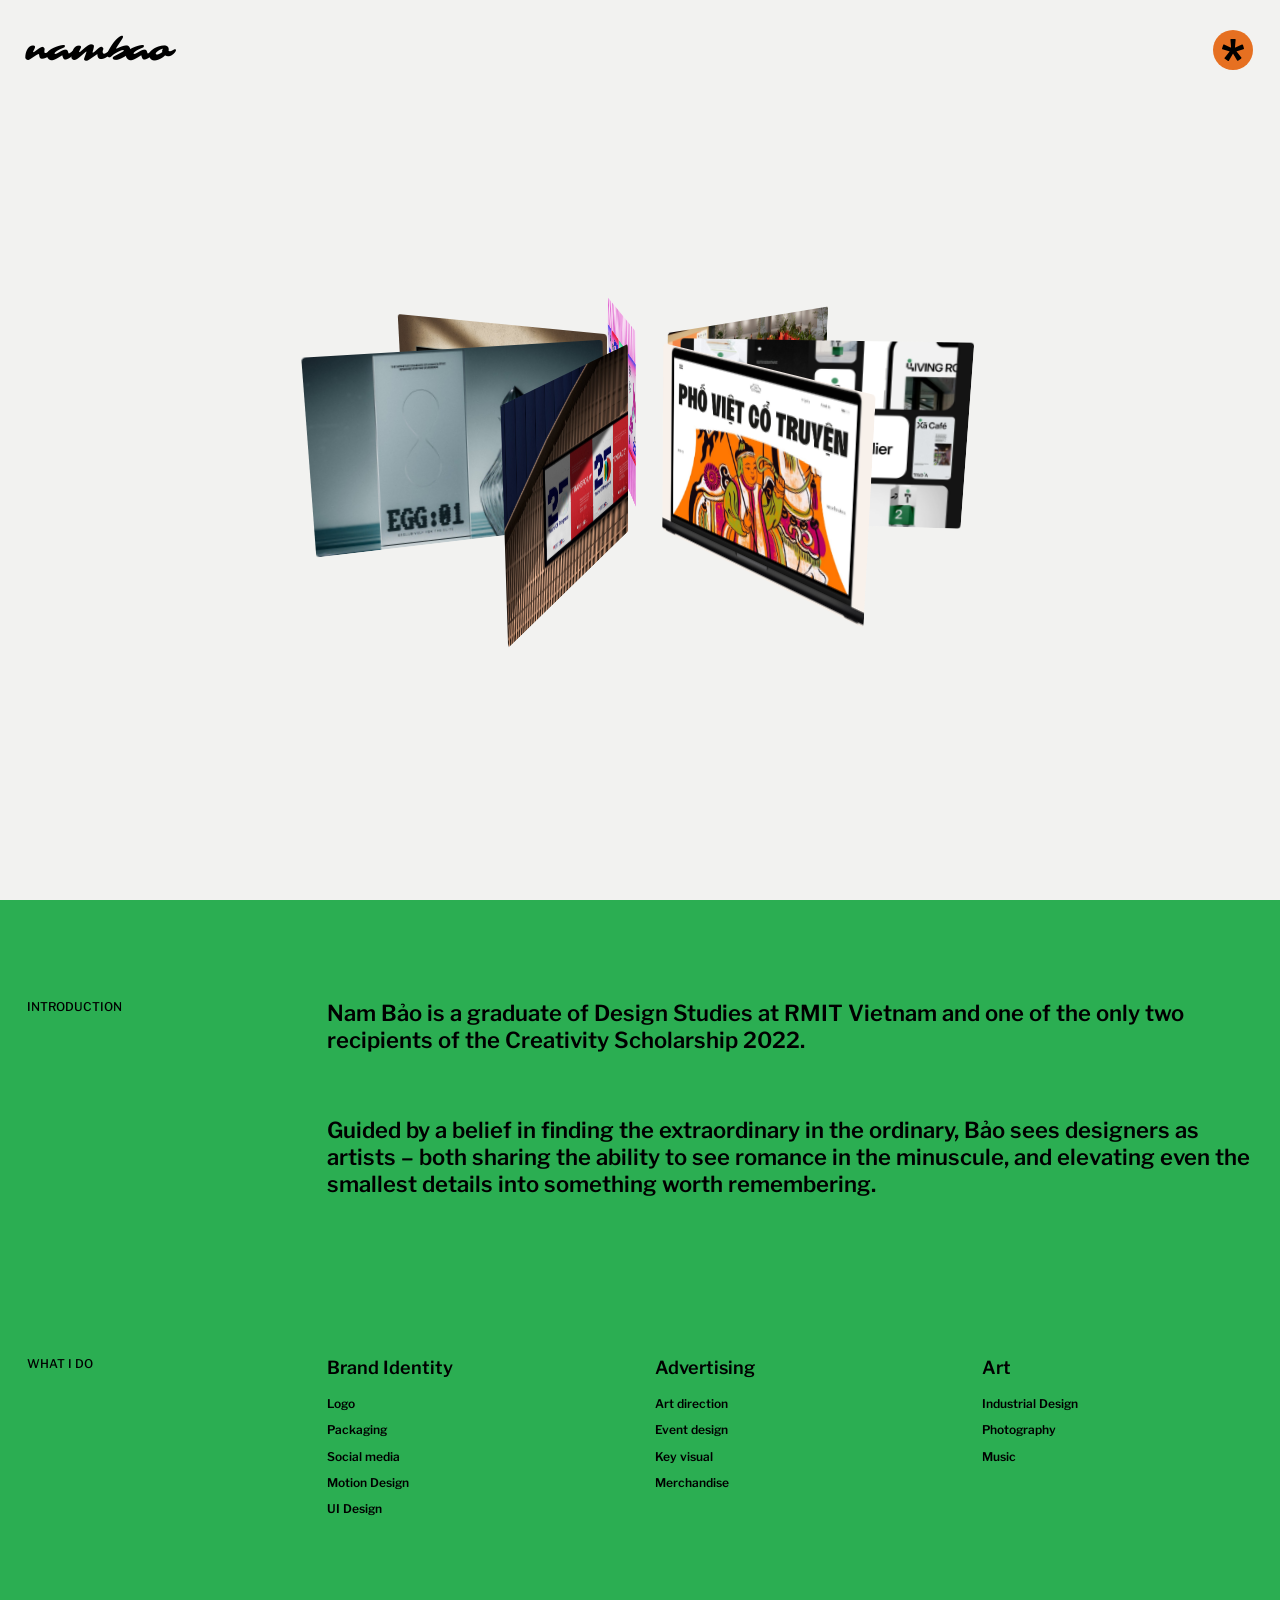
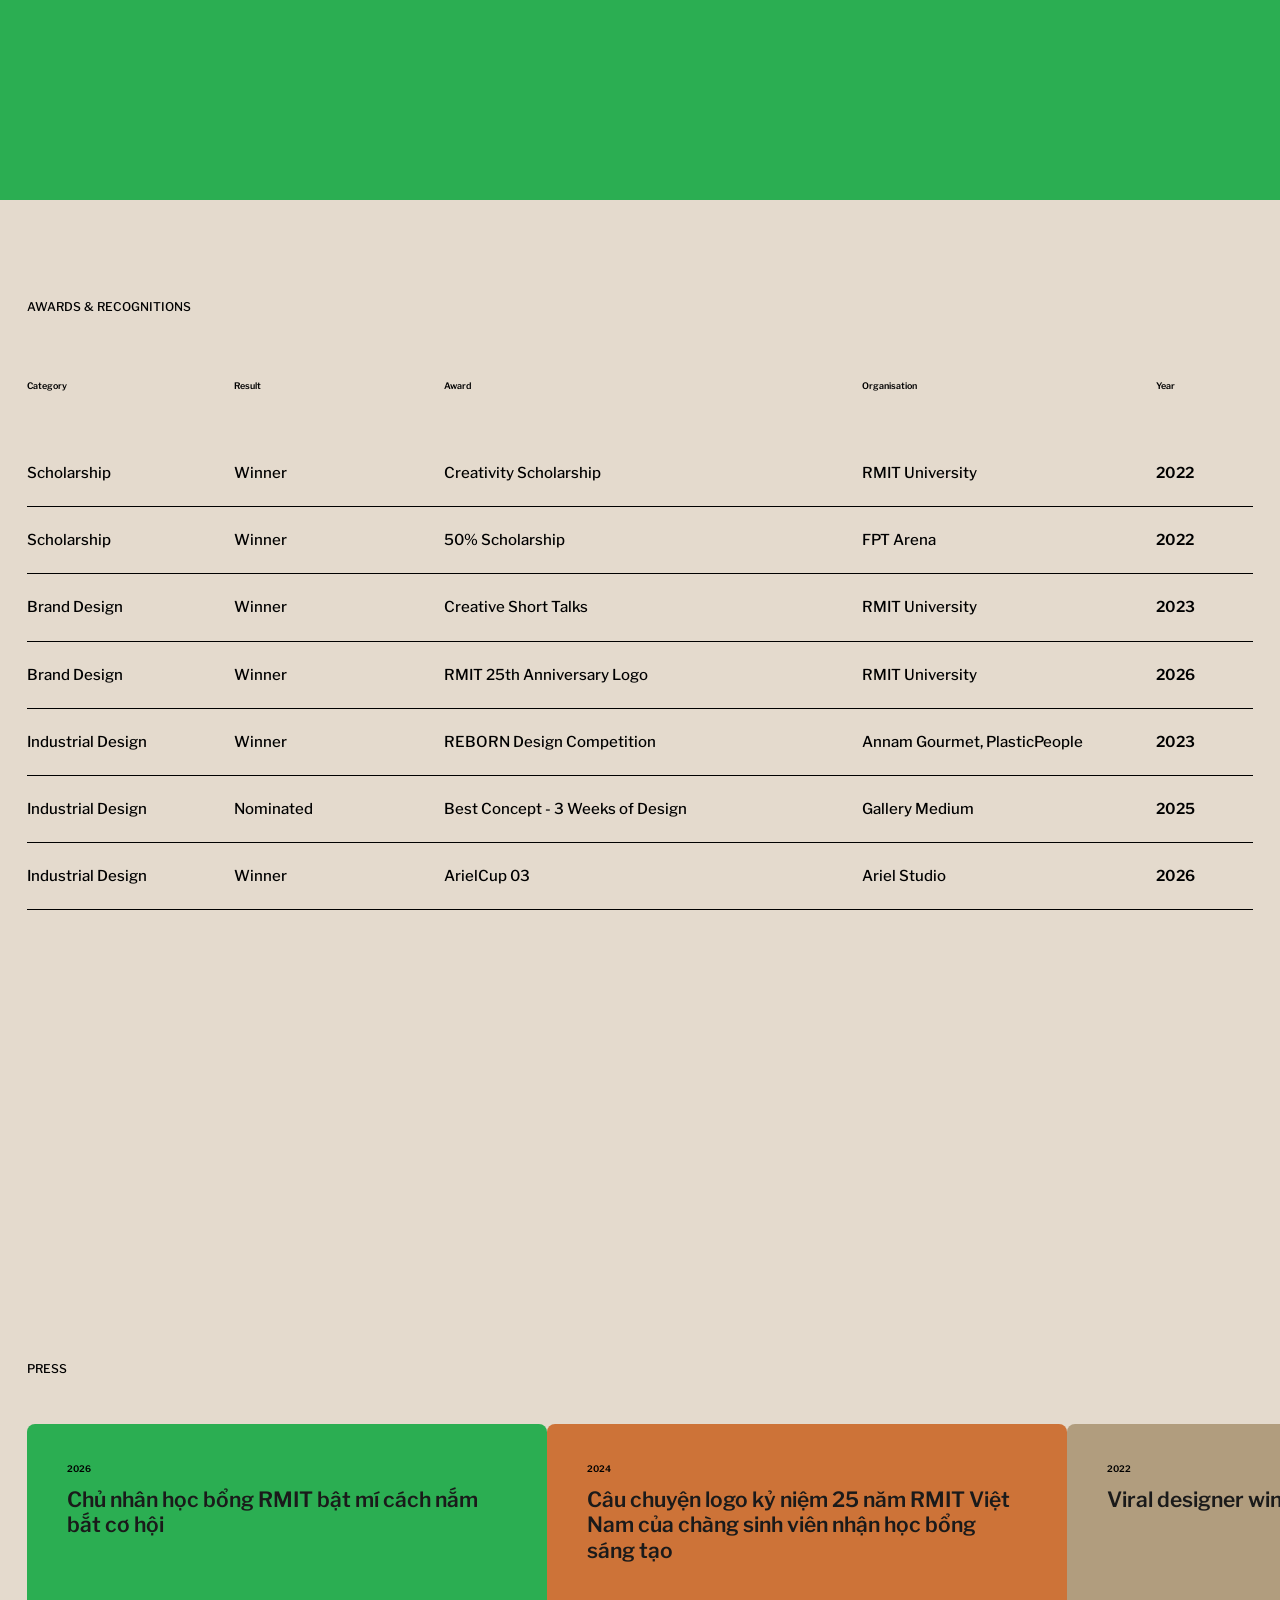
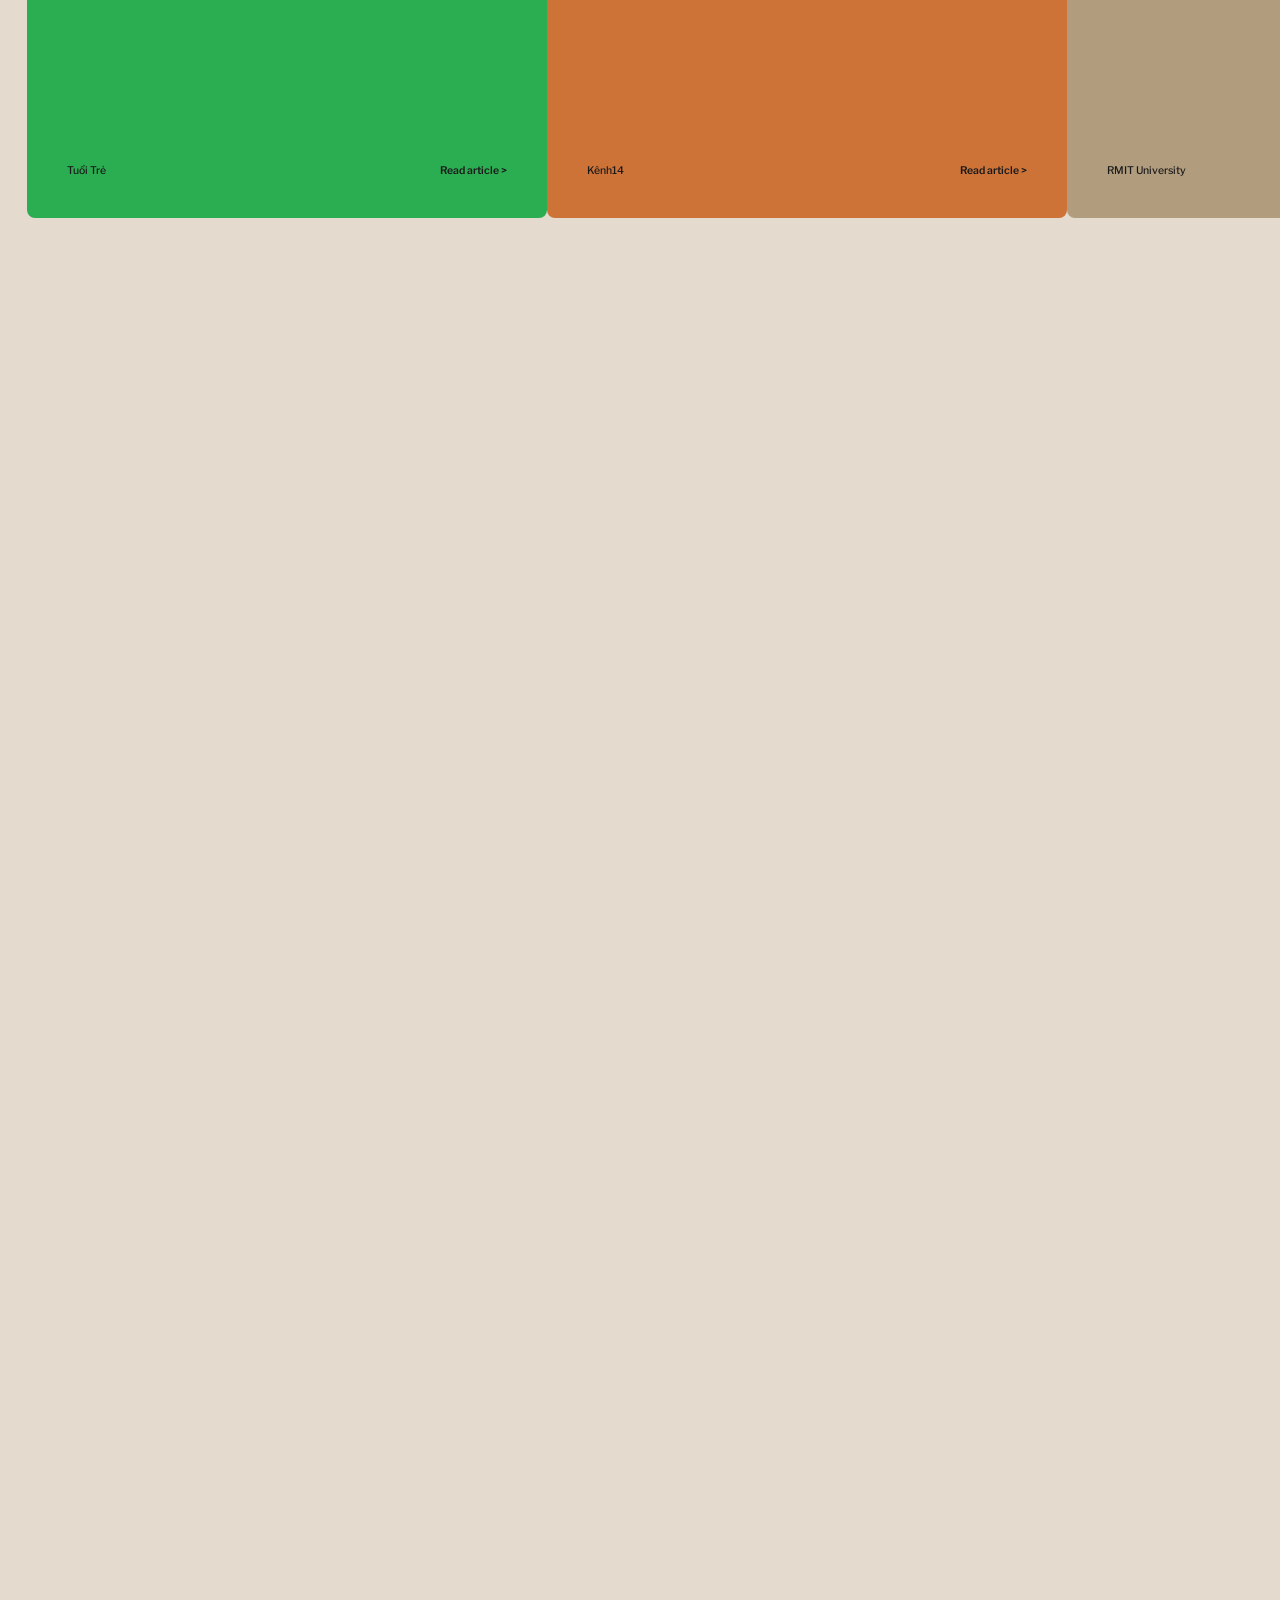
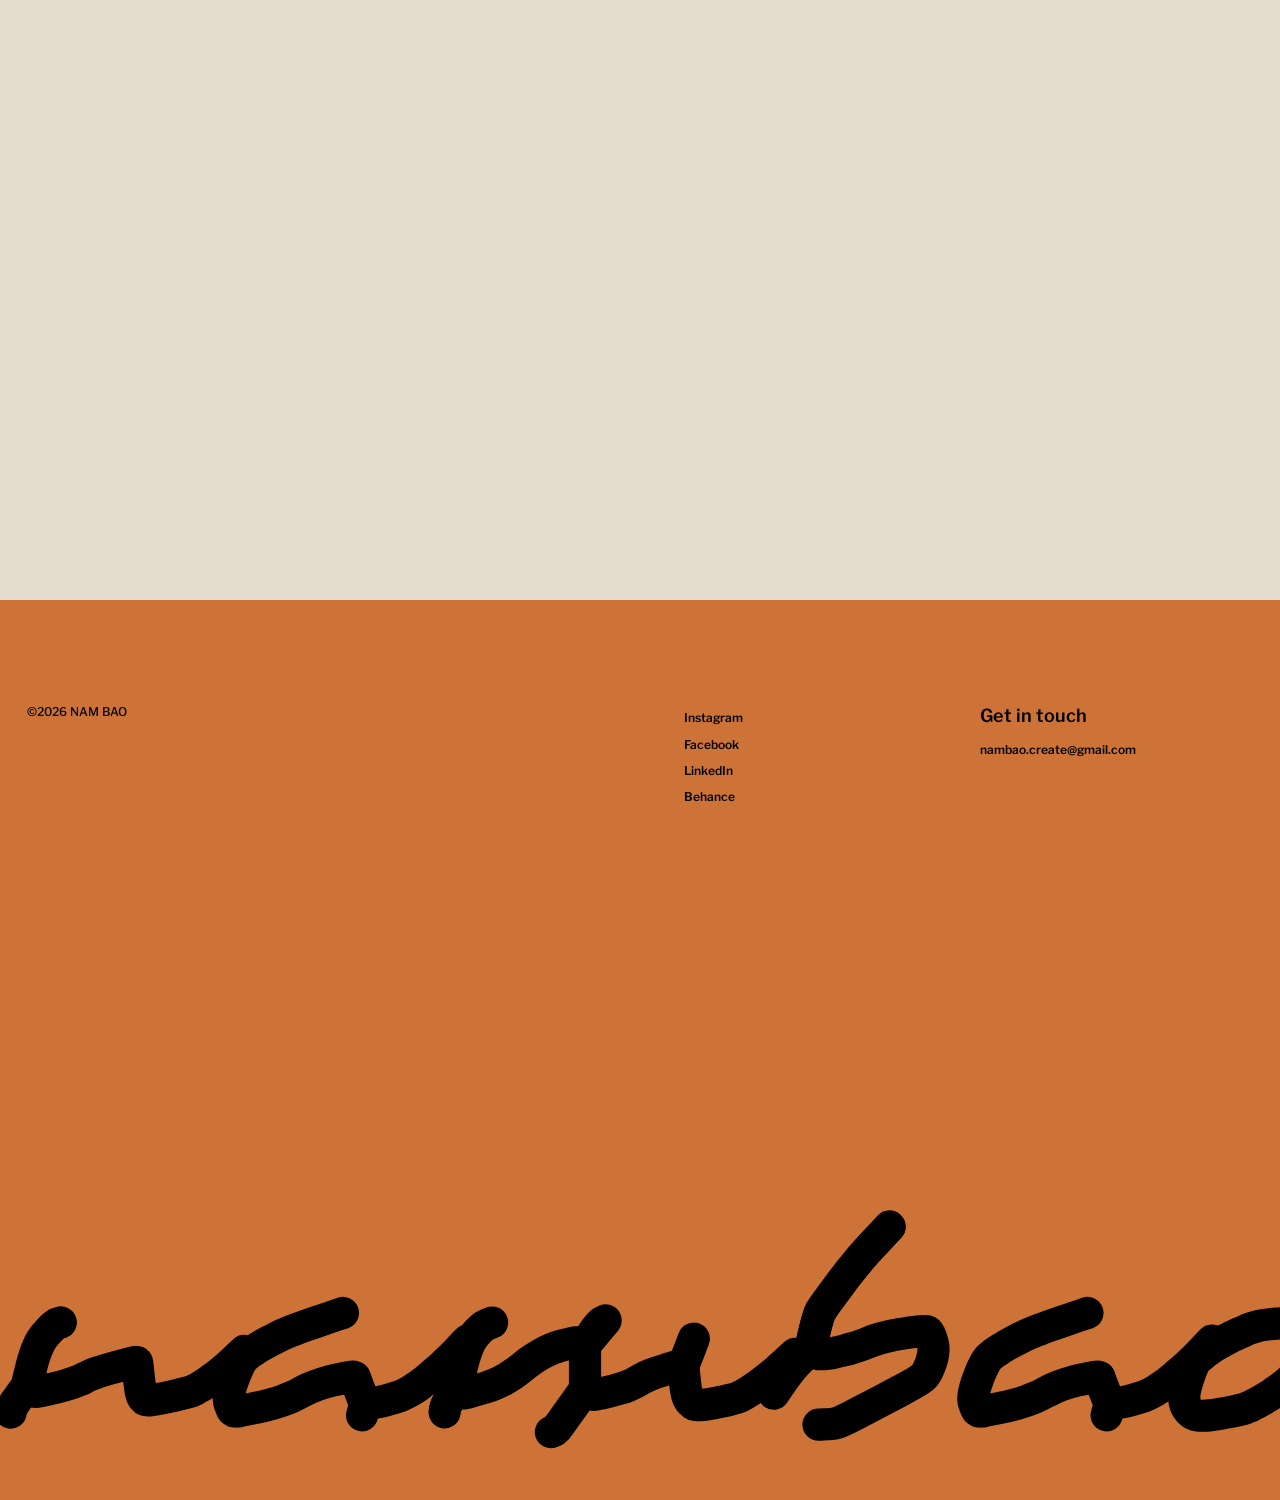
==== commit 13853225: "Footer logo ve nhu viet tay: centerline thay cho outline+fill Chu cu stroke roi to nhin fake/artific" ====
--- a/index.html
+++ b/index.html
@@ -281,24 +281,36 @@
     </div>
     <p class="footer-logo footer-draw" aria-hidden="true">
       <svg class="footer-logo-svg" viewBox="0 0 9382.8 2048" aria-hidden="true" focusable="false">
-        <g class="fl-letter" style="--dd:0.00s;--dur:0.39s">
-          <path pathLength="1" d="M1113.0,1123.0 Q1113.0,1214.0 1166.0,1214.0 Q1296.0,1214.0 1504.0,1038.0 L1531.0,1015.0 Q1612.0,961.0 1662.5,961.0 Q1713.0,961.0 1726.5,976.0 Q1740.0,991.0 1740.0,1024.0 Q1740.0,1098.0 1665.0,1181.0 Q1553.0,1317.0 1358.0,1439.0 Q1132.0,1581.0 953.0,1581.0 Q828.0,1581.0 796.0,1442.0 Q787.0,1406.0 783.0,1373.0 Q773.0,1293.0 762.0,1284.0 Q751.0,1275.0 718.5,1285.5 Q686.0,1296.0 641.5,1320.5 Q597.0,1345.0 543.0,1380.0 Q257.0,1570.0 214.0,1597.0 Q111.0,1661.0 75.0,1661.0 Q39.0,1661.0 4.5,1646.0 Q-30.0,1631.0 -56.0,1608.0 Q-110.0,1557.0 -110.0,1504.0 Q-110.0,1201.0 22.0,974.0 Q110.0,821.0 238.0,762.0 Q303.0,731.0 378.0,731.0 Q515.0,731.0 515.0,821.0 Q515.0,876.0 450.0,1001.0 L420.0,1060.0 Q388.0,1121.0 389.0,1129.0 Q395.0,1159.0 416.0,1159.0 Q439.0,1159.0 484.0,1125.0 L668.0,988.0 L760.0,924.0 Q919.0,820.0 994.0,820.0 Q1034.0,820.0 1067.0,852.0 Q1128.0,910.0 1128.0,953.0 Q1128.0,967.0 1125.5,987.0 Q1123.0,1007.0 1120.0,1030.0 L1116.0,1077.0 Q1113.0,1101.0 1113.0,1123.0 Z"/>
-        </g>
-        <g class="fl-letter" style="--dd:0.39s;--dur:0.46s">
-          <path pathLength="1" d="M3206.6,909.0 Q3238.6,909.0 3238.6,963.0 Q3238.6,1056.0 3108.6,1204.0 L3051.6,1262.0 Q2792.6,1521.0 2563.6,1607.0 Q2421.6,1660.0 2359.6,1602.0 Q2308.6,1553.0 2278.6,1444.0 L2254.6,1357.0 L2041.6,1488.0 L1918.6,1558.0 Q1698.6,1678.0 1588.6,1678.0 Q1447.6,1678.0 1353.6,1569.0 Q1263.6,1466.0 1263.6,1330.0 Q1263.6,1196.0 1370.6,1091.0 Q1523.6,941.0 1853.6,816.0 Q2165.6,699.0 2357.6,699.0 Q2422.6,699.0 2422.6,763.0 Q2422.6,807.0 2405.6,829.0 Q2388.6,851.0 2335.6,874.0 L2209.6,928.0 Q1929.6,1045.0 1799.6,1171.0 Q1762.6,1206.0 1762.6,1239.0 Q1762.6,1272.0 1815.6,1272.0 Q1867.6,1272.0 2057.6,1160.0 L2140.6,1111.0 Q2333.6,995.0 2463.6,995.0 Q2573.6,995.0 2609.6,1092.0 Q2618.6,1118.0 2626.6,1144.5 Q2634.6,1171.0 2642.6,1192.0 Q2660.6,1241.0 2675.1,1241.0 Q2689.6,1241.0 2716.6,1226.5 Q2743.6,1212.0 2776.1,1189.5 Q2808.6,1167.0 2843.6,1140.0 L2964.6,1043.0 Q3125.6,909.0 3206.6,909.0 Z"/>
-        </g>
-        <g class="fl-letter" style="--dd:0.85s;--dur:0.62s">
-          <path pathLength="1" d="M4836.1,1112.0 Q4836.1,1259.0 4928.1,1259.0 Q4992.1,1259.0 5149.1,1147.0 Q5291.1,1042.0 5318.1,1015.0 Q5380.1,963.0 5448.1,963.0 Q5477.1,963.0 5497.6,982.5 Q5518.1,1002.0 5518.1,1041.0 Q5518.1,1080.0 5499.1,1112.0 Q5480.1,1144.0 5450.6,1178.0 Q5421.1,1212.0 5377.6,1254.0 Q5334.1,1296.0 5278.1,1342.5 Q5222.1,1389.0 5155.6,1435.0 Q5089.1,1481.0 5018.1,1518.0 Q4858.1,1600.0 4729.1,1600.0 Q4581.1,1600.0 4528.1,1466.0 Q4497.1,1389.0 4497.1,1281.0 L4206.1,1478.0 Q3907.1,1688.0 3850.1,1701.0 Q3821.1,1708.0 3791.6,1708.0 Q3762.1,1708.0 3736.1,1702.5 Q3710.1,1697.0 3690.1,1684.0 Q3644.1,1657.0 3644.1,1604.0 Q3644.1,1583.0 3672.1,1502.0 L3758.1,1266.0 Q3798.1,1152.0 3798.1,1129.0 Q3798.1,1121.0 3788.1,1121.0 Q3778.1,1121.0 3751.1,1142.0 Q3724.1,1163.0 3686.1,1196.0 L3448.1,1404.0 L3323.1,1508.0 Q3131.1,1661.0 3010.1,1661.0 Q2953.1,1661.0 2895.1,1610.0 Q2832.1,1556.0 2832.1,1480.0 Q2832.1,1404.0 2846.6,1314.0 Q2861.1,1224.0 2888.1,1140.5 Q2915.1,1057.0 2955.1,983.5 Q2995.1,910.0 3046.1,856.0 Q3156.1,738.0 3305.6,738.0 Q3455.1,738.0 3455.1,826.0 Q3455.1,864.0 3414.1,942.0 Q3327.1,1114.0 3327.1,1127.5 Q3327.1,1141.0 3335.6,1148.5 Q3344.1,1156.0 3354.1,1156.0 Q3375.1,1156.0 3414.1,1122.0 Q3671.1,897.0 3737.6,843.0 Q3804.1,789.0 3866.1,748.0 Q4008.1,655.0 4092.1,655.0 Q4161.1,655.0 4204.1,677.0 Q4279.1,716.0 4279.1,765.0 Q4279.1,814.0 4265.6,876.0 Q4252.1,938.0 4236.1,996.0 L4206.1,1098.0 Q4192.1,1142.0 4192.1,1165.5 Q4192.1,1189.0 4212.1,1189.0 Q4260.1,1189.0 4403.1,1053.0 L4500.1,962.0 Q4667.1,812.0 4753.1,812.0 Q4794.1,812.0 4826.1,844.0 Q4882.1,900.0 4882.1,942.0 Q4882.1,965.0 4866.1,1004.0 Q4836.1,1077.0 4836.1,1112.0 Z"/>
-        </g>
-        <g class="fl-letter" style="--dd:1.47s;--dur:0.49s">
-          <path pathLength="1" d="M5707.7,1206.0 Q5578.7,1279.0 5532.2,1317.5 Q5485.7,1356.0 5456.2,1385.0 Q5426.7,1414.0 5397.7,1438.0 Q5329.7,1494.0 5294.7,1494.0 Q5259.7,1494.0 5231.7,1482.5 Q5203.7,1471.0 5180.7,1450.0 Q5126.7,1399.0 5126.7,1329.0 Q5126.7,1205.0 5345.7,842.0 Q5439.7,686.0 5527.7,567.5 Q5615.7,449.0 5696.7,365.5 Q5777.7,282.0 5851.7,224.0 Q6003.7,105.0 6093.7,105.0 Q6119.7,105.0 6136.7,124.0 Q6153.7,143.0 6153.7,165.0 Q6153.7,215.0 6122.2,268.5 Q6090.7,322.0 6038.7,403.0 L5825.7,726.0 Q5725.7,880.0 5721.2,898.5 Q5716.7,917.0 5716.7,925.0 Q5716.7,933.0 5727.7,933.0 Q5738.7,933.0 5789.7,910.0 Q5789.7,910.0 5917.7,852.0 Q6206.7,726.0 6384.7,726.0 Q6485.7,726.0 6553.7,819.0 Q6616.7,906.0 6616.7,1007.0 Q6616.7,1108.0 6585.7,1181.0 Q6554.7,1254.0 6494.2,1296.0 Q6433.7,1338.0 6373.7,1374.0 L6245.7,1450.0 Q5882.7,1653.0 5718.7,1653.0 Q5491.7,1653.0 5491.7,1535.0 Q5491.7,1471.0 5553.7,1440.0 Q6124.7,1131.0 6149.7,1115.0 Q6201.7,1082.0 6201.7,1052.0 Q6201.7,1022.0 6159.7,1022.0 Q6117.7,1022.0 6067.7,1038.0 Q6017.7,1054.0 5957.7,1080.0 Q5897.7,1106.0 5832.7,1139.0 Q5767.7,1172.0 5707.7,1206.0 Z"/>
-        </g>
-        <g class="fl-letter" style="--dd:1.96s;--dur:0.46s">
-          <path pathLength="1" d="M8291.2,909.0 Q8323.2,909.0 8323.2,963.0 Q8323.2,1056.0 8193.2,1204.0 L8136.2,1262.0 Q7877.2,1521.0 7648.2,1607.0 Q7506.2,1660.0 7444.2,1602.0 Q7393.2,1553.0 7363.2,1444.0 L7339.2,1357.0 L7126.2,1488.0 L7003.2,1558.0 Q6783.2,1678.0 6673.2,1678.0 Q6532.2,1678.0 6438.2,1569.0 Q6348.2,1466.0 6348.2,1330.0 Q6348.2,1196.0 6455.2,1091.0 Q6608.2,941.0 6938.2,816.0 Q7250.2,699.0 7442.2,699.0 Q7507.2,699.0 7507.2,763.0 Q7507.2,807.0 7490.2,829.0 Q7473.2,851.0 7420.2,874.0 L7294.2,928.0 Q7014.2,1045.0 6884.2,1171.0 Q6847.2,1206.0 6847.2,1239.0 Q6847.2,1272.0 6900.2,1272.0 Q6952.2,1272.0 7142.2,1160.0 L7225.2,1111.0 Q7418.2,995.0 7548.2,995.0 Q7658.2,995.0 7694.2,1092.0 Q7703.2,1118.0 7711.2,1144.5 Q7719.2,1171.0 7727.2,1192.0 Q7745.2,1241.0 7759.7,1241.0 Q7774.2,1241.0 7801.2,1226.5 Q7828.2,1212.0 7860.7,1189.5 Q7893.2,1167.0 7928.2,1140.0 L8049.2,1043.0 Q8210.2,909.0 8291.2,909.0 Z"/>
-        </g>
-        <g class="fl-letter" style="--dd:2.42s;--dur:0.39s">
-          <path pathLength="1" d="M9082.8,1044.0 Q9082.8,1098.0 9174.8,1098.0 Q9242.8,1098.0 9352.8,1032.0 L9432.8,988.0 Q9469.8,967.0 9497.3,967.0 Q9524.8,967.0 9540.8,984.0 Q9556.8,1001.0 9556.8,1031.0 Q9556.8,1061.0 9536.8,1100.5 Q9516.8,1140.0 9481.8,1183.5 Q9446.8,1227.0 9399.8,1269.5 Q9352.8,1312.0 9298.8,1346.0 Q9178.8,1421.0 9075.8,1421.0 Q8966.8,1421.0 8901.8,1384.0 Q8881.8,1372.0 8862.8,1359.0 Q8755.8,1481.0 8552.8,1583.0 Q8336.8,1691.0 8175.8,1691.0 Q8006.8,1691.0 7908.8,1558.0 Q7829.8,1450.0 7829.8,1339.0 Q7829.8,1179.0 8000.8,1034.0 Q8126.8,928.0 8244.3,873.0 Q8361.8,818.0 8456.8,788.0 Q8657.8,725.0 8818.8,725.0 Q8890.8,725.0 8947.3,752.5 Q9003.8,780.0 9030.8,808.0 Q9094.8,871.0 9094.8,969.0 Q9094.8,998.0 9088.8,1014.0 Q9082.8,1030.0 9082.8,1044.0 Z"/>
-          <path pathLength="1" d="M8264.8,1233.0 L8263.8,1236.0 L8263.8,1237.0 Q8263.8,1280.0 8282.8,1293.0 Q8328.8,1321.0 8379.8,1307.5 Q8430.8,1294.0 8476.8,1274.0 Q8590.8,1225.0 8682.8,1150.0 Q8666.8,1118.0 8666.8,1084.0 Q8666.8,1012.0 8729.8,940.0 Q8649.8,940.0 8513.8,1015.0 Q8363.8,1098.0 8288.8,1186.0 Q8264.8,1216.0 8264.8,1233.0 Z"/>
+        <g class="fl-letter">
+          <path pathLength="1" style="--dd:0.00s;--dur:0.10s" d="M73.0,1452.0 Q73.4,1449.4 73.8,1446.8 Q74.3,1444.3 74.9,1440.4 Q75.6,1436.6 76.5,1431.5 Q77.4,1426.4 81.2,1418.3 Q84.9,1410.2 91.6,1399.2 Q98.3,1388.2 107.9,1374.3 Q117.5,1360.4 130.0,1343.5 Q142.5,1326.6 151.8,1313.9 Q161.2,1301.3 167.5,1292.8 Q173.8,1284.4 176.9,1280.2 L180.0,1276.0"/>
+          <path pathLength="1" style="--dd:0.14s;--dur:0.28s" d="M415.0,836.0 Q412.1,837.0 409.2,838.0 Q406.4,839.0 402.1,840.5 Q397.8,842.0 392.0,844.0 Q386.2,846.0 378.3,851.6 Q370.4,857.2 360.2,866.5 Q350.1,875.8 337.8,888.6 Q325.5,901.5 311.0,918.0 Q296.5,934.5 283.4,956.0 Q270.2,977.4 258.5,1003.8 Q246.8,1030.3 236.4,1061.7 Q226.0,1093.1 217.0,1129.5 Q208.0,1165.9 201.2,1193.2 Q194.5,1220.4 190.0,1238.6 Q185.5,1256.8 183.2,1265.9 Q181.0,1275.0 182.1,1276.5 Q183.1,1277.9 185.1,1279.8 Q187.2,1281.8 190.3,1284.7 Q193.4,1287.6 197.5,1291.5 Q201.6,1295.4 206.2,1298.5 Q210.8,1301.5 215.8,1303.8 Q220.8,1306.0 226.2,1307.5 Q231.6,1308.9 237.5,1309.5 Q243.4,1310.1 255.6,1308.7 Q267.7,1307.2 286.1,1303.7 Q304.6,1300.2 329.3,1294.7 Q354.0,1289.1 385.0,1281.5 Q416.0,1273.9 443.4,1265.9 Q470.9,1257.9 494.8,1249.6 Q518.8,1241.3 539.2,1232.7 Q559.6,1224.0 576.5,1215.0 Q593.4,1206.0 615.1,1196.9 Q636.9,1187.8 663.5,1178.5 Q690.1,1169.2 721.6,1159.8 Q753.1,1150.5 789.5,1141.0 Q825.9,1131.5 853.1,1124.3 Q880.4,1117.2 898.6,1112.5 Q916.8,1107.8 925.9,1105.4 Q935.0,1103.0 936.2,1110.2 Q937.5,1117.4 939.0,1130.8 Q940.5,1144.3 942.8,1164.4 Q945.0,1184.6 948.0,1211.5 Q951.0,1238.4 953.9,1259.8 Q956.8,1281.2 959.5,1297.2 Q962.2,1313.1 964.9,1323.5 Q967.5,1334.0 970.0,1339.0 Q972.5,1344.0 975.2,1348.2 Q977.9,1352.5 980.8,1356.0 Q983.8,1359.5 987.0,1362.2 Q990.1,1365.0 993.5,1367.0 Q996.9,1369.0 1007.9,1368.7 Q1018.9,1368.4 1037.6,1365.8 Q1056.3,1363.3 1082.7,1358.4 Q1109.0,1353.6 1143.0,1346.5 Q1177.0,1339.4 1204.8,1333.1 Q1232.6,1326.8 1254.2,1321.3 Q1275.7,1315.9 1291.1,1311.3 Q1306.4,1306.8 1315.5,1303.0 Q1324.6,1299.2 1336.2,1293.2 Q1347.8,1287.1 1361.8,1278.8 Q1375.9,1270.4 1392.5,1259.7 Q1409.0,1249.0 1428.0,1236.0 Q1447.0,1223.0 1466.4,1208.5 Q1485.8,1193.9 1505.5,1177.8 Q1525.2,1161.8 1545.3,1144.2 Q1565.5,1126.6 1586.0,1107.5 Q1606.5,1088.4 1621.8,1074.1 Q1637.2,1059.7 1647.5,1050.2 Q1657.8,1040.6 1662.9,1035.8 L1668.0,1031.0"/>
+        </g>
+        <g class="fl-letter">
+          <path pathLength="1" style="--dd:0.52s;--dur:0.24s" d="M2341.6,771.0 Q2319.5,778.6 2297.4,786.2 Q2275.4,793.7 2242.3,805.0 Q2209.2,816.4 2165.1,831.5 Q2121.0,846.6 2083.3,860.1 Q2045.6,873.6 2014.3,885.5 Q1983.1,897.4 1958.3,907.6 Q1933.5,917.9 1915.1,926.5 Q1896.7,935.1 1878.7,944.2 Q1860.6,953.2 1842.8,962.7 Q1825.1,972.1 1807.7,982.0 Q1790.2,991.8 1773.1,1002.0 Q1756.0,1012.2 1741.1,1021.8 Q1726.2,1031.4 1713.5,1040.2 Q1700.8,1049.1 1690.3,1057.3 Q1679.8,1065.5 1671.6,1073.0 Q1663.4,1080.5 1654.5,1093.5 Q1645.5,1106.6 1635.8,1125.2 Q1626.2,1143.7 1615.9,1167.8 Q1605.6,1191.9 1594.6,1221.5 Q1583.6,1251.1 1576.3,1276.2 Q1569.1,1301.4 1565.6,1322.0 Q1562.1,1342.6 1562.3,1358.8 Q1562.6,1374.9 1566.6,1386.5 Q1570.6,1398.1 1574.1,1407.2 Q1577.6,1416.4 1580.6,1423.0 Q1583.6,1429.6 1586.1,1433.8 Q1588.6,1437.9 1590.6,1439.5 Q1592.6,1441.1 1595.4,1442.2 Q1598.2,1443.3 1601.8,1443.8 Q1605.5,1444.4 1610.0,1444.5 Q1614.4,1444.5 1619.6,1444.0 Q1624.8,1443.5 1638.2,1441.1 Q1651.5,1438.7 1672.8,1434.4 Q1694.2,1430.1 1723.7,1423.8 Q1753.1,1417.6 1790.6,1409.5 Q1828.1,1401.4 1862.9,1391.6 Q1897.7,1381.8 1929.8,1370.3 Q1962.0,1358.9 1991.4,1345.8 Q2020.8,1332.8 2047.6,1318.0 Q2074.4,1303.2 2102.2,1290.5 Q2130.1,1277.7 2159.1,1266.9 Q2188.1,1256.1 2218.2,1247.2 Q2248.4,1238.4 2279.6,1231.5 Q2310.8,1224.6 2334.8,1219.7 Q2358.8,1214.7 2375.5,1211.7 Q2392.2,1208.6 2401.6,1207.4 Q2411.0,1206.2 2413.1,1207.0 Q2415.2,1207.8 2416.8,1208.3 Q2418.4,1208.9 2419.4,1209.2 Q2420.5,1209.6 2421.1,1209.8 L2421.6,1210.0"/>
+          <path pathLength="1" style="--dd:0.76s;--dur:0.10s" d="M2422.6,1211.0 Q2427.0,1222.5 2431.3,1234.0 Q2435.7,1245.5 2442.2,1262.8 Q2448.8,1280.0 2457.6,1303.0 Q2466.4,1326.0 2472.9,1343.2 Q2479.5,1360.5 2483.8,1372.0 Q2488.2,1383.5 2490.4,1389.2 Q2492.6,1395.0 2492.6,1396.0 Q2492.6,1397.0 2492.0,1399.3 Q2491.4,1401.6 2490.1,1406.2 Q2488.8,1410.7 2486.9,1417.6 Q2485.1,1424.4 2482.6,1433.5 Q2480.1,1442.6 2478.2,1449.4 Q2476.4,1456.3 2475.1,1460.8 Q2473.8,1465.4 2473.2,1467.7 L2472.6,1470.0"/>
+          <path pathLength="1" style="--dd:0.90s;--dur:0.10s" d="M2493.6,1396.0 Q2500.7,1394.9 2507.8,1393.8 Q2514.8,1392.6 2525.4,1390.9 Q2536.0,1389.2 2550.1,1387.0 Q2564.2,1384.8 2580.8,1381.3 Q2597.4,1377.8 2616.4,1373.0 Q2635.5,1368.2 2657.1,1362.2 Q2678.6,1356.2 2702.6,1349.0 Q2726.6,1341.8 2751.8,1330.4 Q2777.0,1319.0 2803.4,1303.5 Q2829.9,1288.0 2857.6,1268.4 Q2885.2,1248.8 2914.1,1225.0 Q2943.0,1201.2 2969.7,1178.1 Q2996.4,1155.0 3020.9,1132.5 Q3045.5,1110.0 3067.9,1088.1 Q3090.4,1066.2 3110.6,1045.0 Q3130.8,1023.8 3146.0,1007.8 Q3161.2,991.9 3171.3,981.2 Q3181.5,970.6 3186.6,965.3 L3191.6,960.0"/>
+        </g>
+        <g class="fl-letter">
+          <path pathLength="1" style="--dd:1.10s;--dur:0.10s" d="M3036.1,1450.0 Q3036.6,1446.8 3037.1,1443.6 Q3037.6,1440.4 3038.3,1435.7 Q3039.1,1430.9 3040.1,1424.5 Q3041.1,1418.1 3044.1,1410.1 Q3047.1,1402.1 3052.1,1392.5 Q3057.1,1382.9 3064.1,1371.7 Q3071.1,1360.4 3080.1,1347.5 Q3089.1,1334.6 3095.8,1324.9 Q3102.6,1315.3 3107.1,1308.8 Q3111.6,1302.4 3113.8,1299.2 Q3116.1,1296.0 3116.6,1295.0 Q3117.1,1294.0 3119.4,1284.2 Q3121.8,1274.4 3126.5,1254.8 Q3131.2,1235.3 3138.2,1205.9 Q3145.2,1176.6 3154.6,1137.5 Q3164.0,1098.4 3174.2,1065.3 Q3184.4,1032.3 3195.4,1005.3 Q3206.4,978.4 3218.2,957.6 Q3230.0,936.8 3242.6,922.0 Q3255.2,907.2 3266.8,895.4 Q3278.4,883.5 3288.9,874.5 Q3299.4,865.5 3308.8,859.4 Q3318.2,853.2 3326.6,850.0 Q3335.0,846.8 3341.2,844.3 Q3347.5,841.9 3351.7,840.2 Q3355.9,838.6 3358.0,837.8 L3360.1,837.0"/>
+          <path pathLength="1" style="--dd:1.24s;--dur:0.17s" d="M3117.1,1295.0 Q3118.8,1296.6 3120.5,1298.2 Q3122.2,1299.9 3124.7,1302.3 Q3127.2,1304.8 3130.6,1308.0 Q3134.0,1311.2 3137.6,1313.7 Q3141.1,1316.2 3144.8,1317.9 Q3148.6,1319.6 3152.6,1320.5 Q3156.5,1321.4 3160.6,1321.5 Q3164.7,1321.6 3176.1,1319.2 Q3187.5,1316.9 3206.1,1312.1 Q3224.7,1307.3 3250.6,1300.0 Q3276.5,1292.8 3309.6,1283.0 Q3342.7,1273.2 3375.6,1259.4 Q3408.4,1245.6 3440.9,1227.7 Q3473.4,1209.7 3505.6,1187.7 Q3537.7,1165.6 3569.6,1139.5 Q3601.5,1113.4 3633.3,1091.5 Q3665.2,1069.5 3697.1,1051.8 Q3729.0,1034.0 3760.8,1020.5 Q3792.7,1006.9 3824.6,997.5 Q3856.5,988.1 3881.7,982.0 Q3906.9,976.0 3925.4,973.2 Q3944.0,970.5 3955.9,971.0 Q3967.8,971.6 3973.1,975.5 Q3978.4,979.4 3982.3,982.3 Q3986.2,985.2 3988.8,987.2 Q3991.5,989.1 3992.8,990.0 Q3994.1,991.0 4065.6,906.5 Q4137.1,822.0 4135.7,822.7 Q4134.3,823.4 4131.5,824.8 Q4128.7,826.1 4124.4,828.2 Q4120.2,830.2 4114.6,833.0 Q4109.0,835.8 4101.8,842.5 Q4094.5,849.1 4085.6,859.7 Q4076.7,870.2 4066.2,884.7 Q4055.7,899.1 4043.6,917.5 Q4031.5,935.9 4022.4,949.6 Q4013.3,963.4 4007.2,972.6 Q4001.2,981.8 3998.1,986.4 L3995.1,991.0"/>
+          <path pathLength="1" style="--dd:1.40s;--dur:0.10s" d="M3995.1,992.0 Q3995.1,1010.6 3995.1,1029.2 Q3995.1,1047.9 3995.1,1075.8 Q3995.1,1103.8 3995.1,1141.0 Q3995.1,1178.2 3995.1,1206.2 Q3995.1,1234.1 3995.1,1252.8 Q3995.1,1271.4 3995.1,1280.7 L3995.1,1290.0"/>
+          <path pathLength="1" style="--dd:1.50s;--dur:0.10s" d="M3994.1,1292.0 Q3983.2,1307.5 3972.2,1323.0 Q3961.3,1338.5 3944.9,1361.8 Q3928.5,1385.0 3906.6,1416.0 Q3884.7,1447.0 3867.3,1471.3 Q3850.0,1495.7 3837.2,1513.4 Q3824.4,1531.1 3816.1,1542.1 Q3807.8,1553.1 3804.1,1557.5 Q3800.4,1561.9 3796.7,1565.5 Q3793.0,1569.1 3789.4,1571.9 Q3785.9,1574.7 3782.4,1576.8 Q3779.0,1578.8 3775.6,1580.0 Q3772.2,1581.2 3769.7,1582.2 Q3767.2,1583.1 3765.5,1583.8 Q3763.8,1584.4 3762.9,1584.7 L3762.1,1585.0"/>
+          <path pathLength="1" style="--dd:1.64s;--dur:0.10s" d="M3995.1,1291.0 Q3997.6,1293.5 4000.1,1296.0 Q4002.6,1298.5 4006.3,1302.2 Q4010.1,1306.0 4015.1,1311.0 Q4020.1,1316.0 4024.9,1319.8 Q4029.8,1323.5 4034.6,1326.0 Q4039.4,1328.5 4044.0,1329.8 Q4048.6,1331.0 4053.1,1331.0 Q4057.6,1331.0 4068.1,1329.2 Q4078.7,1327.4 4095.2,1323.8 Q4111.8,1320.1 4134.4,1314.7 Q4157.0,1309.2 4185.6,1302.0 Q4214.2,1294.8 4239.4,1287.0 Q4264.5,1279.2 4286.1,1270.9 Q4307.7,1262.6 4325.9,1253.8 Q4344.0,1244.9 4358.6,1235.5 Q4373.2,1226.1 4391.5,1216.8 Q4409.9,1207.4 4431.9,1198.1 Q4454.0,1188.8 4479.8,1179.5 Q4505.6,1170.2 4535.1,1161.0 Q4564.6,1151.8 4587.1,1145.2 Q4609.7,1138.5 4625.2,1134.5 Q4640.8,1130.5 4649.4,1129.2 Q4658.0,1127.8 4659.6,1129.0 Q4661.2,1130.2 4662.4,1131.2 Q4663.7,1132.1 4664.5,1132.8 Q4665.3,1133.4 4665.7,1133.7 L4666.1,1134.0"/>
+          <path pathLength="1" style="--dd:1.74s;--dur:0.10s" d="M4666.1,1134.0 Q4670.6,1122.3 4675.1,1110.6 Q4679.6,1098.9 4686.4,1081.4 Q4693.1,1063.9 4702.1,1040.5 Q4711.1,1017.1 4717.9,999.6 Q4724.6,982.1 4729.1,970.4 Q4733.6,958.7 4735.9,952.9 L4738.1,947.0"/>
+          <path pathLength="1" style="--dd:1.88s;--dur:0.13s" d="M4666.1,1134.0 Q4667.4,1145.9 4668.6,1157.8 Q4669.8,1169.8 4671.7,1187.7 Q4673.6,1205.6 4676.1,1229.5 Q4678.6,1253.4 4681.3,1273.0 Q4684.0,1292.6 4686.9,1307.9 Q4689.9,1323.2 4693.0,1334.2 Q4696.2,1345.2 4699.6,1352.0 Q4703.0,1358.8 4706.9,1364.8 Q4710.8,1370.9 4715.3,1376.2 Q4719.8,1381.6 4724.9,1386.3 Q4730.0,1391.0 4735.6,1395.0 Q4741.2,1399.0 4752.9,1400.5 Q4764.7,1402.1 4782.5,1401.2 Q4800.3,1400.2 4824.2,1396.8 Q4848.1,1393.4 4878.1,1387.5 Q4908.1,1381.6 4933.3,1376.2 Q4958.5,1370.8 4978.9,1365.8 Q4999.4,1360.8 5015.0,1356.2 Q5030.7,1351.6 5041.6,1347.5 Q5052.5,1343.4 5066.4,1336.2 Q5080.3,1328.9 5097.2,1318.6 Q5114.2,1308.3 5134.1,1294.9 Q5154.1,1281.5 5177.1,1265.0 Q5200.1,1248.5 5222.4,1231.5 Q5244.7,1214.4 5266.2,1196.8 Q5287.8,1179.3 5308.6,1161.2 Q5329.5,1143.1 5349.6,1124.5 Q5369.7,1105.9 5384.8,1091.9 Q5399.9,1077.9 5409.9,1068.6 Q5420.0,1059.3 5425.1,1054.7 L5430.1,1050.0"/>
+        </g>
+        <g class="fl-letter">
+          <path pathLength="1" style="--dd:2.11s;--dur:0.10s" d="M5283.7,1322.0 Q5290.6,1311.9 5297.5,1301.8 Q5304.3,1291.8 5314.6,1276.7 Q5325.0,1261.6 5338.7,1241.5 Q5352.4,1221.4 5367.1,1201.8 Q5381.8,1182.2 5397.4,1163.2 Q5412.9,1144.2 5429.4,1125.8 Q5445.8,1107.4 5463.2,1089.5 Q5480.6,1071.6 5493.6,1058.2 Q5506.6,1044.8 5515.3,1035.8 Q5524.0,1026.9 5528.4,1022.5 L5532.7,1018.0"/>
+          <path pathLength="1" style="--dd:2.21s;--dur:0.12s" d="M5533.7,1017.0 Q5537.1,1002.6 5540.6,988.2 Q5544.0,973.9 5549.1,952.3 Q5554.3,930.8 5561.2,902.0 Q5568.1,873.2 5574.2,850.0 Q5580.3,826.8 5585.6,809.0 Q5590.9,791.2 5595.4,779.0 Q5600.0,766.8 5603.7,760.0 Q5607.4,753.2 5617.4,738.5 Q5627.3,723.9 5643.5,701.3 Q5659.6,678.8 5681.9,648.3 Q5704.2,617.9 5732.7,579.5 Q5761.2,541.1 5789.7,504.7 Q5818.2,468.3 5846.7,433.9 Q5875.2,399.4 5903.7,366.9 Q5932.2,334.5 5960.7,304.0 Q5989.2,273.5 6010.6,250.7 Q6032.0,227.8 6046.2,212.5 Q6060.4,197.2 6067.5,189.6 L6074.7,182.0"/>
+          <path pathLength="1" style="--dd:2.33s;--dur:0.35s" d="M6074.7,182.0 Q6060.4,197.2 6046.2,212.5 Q6032.0,227.8 6010.6,250.7 Q5989.2,273.5 5960.7,304.0 Q5932.2,334.5 5903.7,366.9 Q5875.2,399.4 5846.7,433.9 Q5818.2,468.3 5789.7,504.7 Q5761.2,541.1 5732.7,579.5 Q5704.2,617.9 5681.9,648.3 Q5659.6,678.8 5643.5,701.3 Q5627.3,723.9 5617.4,738.5 Q5607.4,753.2 5603.7,760.0 Q5600.0,766.8 5595.4,779.0 Q5590.9,791.2 5585.6,809.0 Q5580.3,826.8 5574.2,850.0 Q5568.1,873.2 5561.2,902.0 Q5554.3,930.8 5549.1,952.3 Q5544.0,973.9 5540.6,988.2 Q5537.1,1002.6 5535.4,1009.8 Q5533.7,1017.0 5535.4,1019.0 Q5537.1,1020.9 5540.5,1023.8 Q5543.8,1026.8 5548.9,1031.2 Q5554.0,1035.6 5560.7,1041.5 Q5567.4,1047.4 5579.8,1050.3 Q5592.1,1053.2 5610.1,1053.2 Q5628.0,1053.1 5651.6,1050.0 Q5675.1,1047.0 5704.2,1041.0 Q5733.3,1035.0 5761.9,1027.8 Q5790.4,1020.6 5818.4,1012.2 Q5846.4,1003.9 5873.9,994.3 Q5901.3,984.8 5928.2,974.0 Q5955.1,963.2 5984.1,953.9 Q6013.1,944.6 6044.3,936.7 Q6075.5,928.7 6108.9,922.2 Q6142.2,915.6 6177.7,910.5 Q6213.2,905.4 6240.7,902.0 Q6268.2,898.6 6287.7,897.0 Q6307.2,895.4 6318.7,895.5 Q6330.2,895.6 6333.7,897.5 Q6337.2,899.4 6341.0,904.6 Q6344.8,909.8 6349.0,918.3 Q6353.1,926.9 6357.6,938.8 Q6362.0,950.8 6366.7,966.0 Q6371.4,981.2 6373.4,997.5 Q6375.3,1013.9 6374.4,1031.3 Q6373.4,1048.8 6369.6,1067.3 Q6365.8,1085.9 6359.2,1105.5 Q6352.6,1125.1 6345.8,1141.5 Q6338.9,1157.9 6331.9,1171.1 Q6324.8,1184.3 6317.5,1194.2 Q6310.2,1204.2 6302.7,1211.0 Q6295.2,1217.8 6273.8,1231.2 Q6252.3,1244.5 6216.9,1264.5 Q6181.4,1284.5 6132.0,1311.2 Q6082.6,1337.8 6019.2,1371.0 Q5955.8,1404.2 5906.3,1430.0 Q5856.8,1455.7 5821.2,1473.9 Q5785.6,1492.1 5763.9,1502.8 Q5742.1,1513.4 5734.2,1516.5 Q5726.3,1519.6 5716.9,1522.1 Q5707.4,1524.6 5696.4,1526.5 Q5685.4,1528.4 5672.9,1529.7 Q5660.3,1530.9 5646.2,1531.5 Q5632.1,1532.1 5621.5,1532.6 Q5610.9,1533.1 5603.9,1533.4 Q5596.8,1533.7 5593.2,1533.8 L5589.7,1534.0"/>
+        </g>
+        <g class="fl-letter">
+          <path pathLength="1" style="--dd:2.78s;--dur:0.24s" d="M7426.2,771.0 Q7404.1,778.6 7382.1,786.2 Q7360.0,793.7 7326.9,805.0 Q7293.8,816.4 7249.7,831.5 Q7205.6,846.6 7167.9,860.1 Q7130.2,873.6 7098.9,885.5 Q7067.7,897.4 7042.9,907.6 Q7018.1,917.9 6999.7,926.5 Q6981.3,935.1 6963.2,944.2 Q6945.2,953.2 6927.4,962.7 Q6909.7,972.1 6892.2,982.0 Q6874.8,991.8 6857.7,1002.0 Q6840.6,1012.2 6825.7,1021.8 Q6810.8,1031.4 6798.1,1040.2 Q6785.4,1049.1 6774.9,1057.3 Q6764.4,1065.5 6756.2,1073.0 Q6748.0,1080.5 6739.1,1093.5 Q6730.1,1106.6 6720.5,1125.2 Q6710.8,1143.7 6700.5,1167.8 Q6690.2,1191.9 6679.2,1221.5 Q6668.2,1251.1 6660.9,1276.2 Q6653.7,1301.4 6650.2,1322.0 Q6646.7,1342.6 6646.9,1358.8 Q6647.2,1374.9 6651.2,1386.5 Q6655.2,1398.1 6658.7,1407.2 Q6662.2,1416.4 6665.2,1423.0 Q6668.2,1429.6 6670.7,1433.8 Q6673.2,1437.9 6675.2,1439.5 Q6677.2,1441.1 6680.0,1442.2 Q6682.8,1443.3 6686.5,1443.8 Q6690.1,1444.4 6694.6,1444.5 Q6699.0,1444.5 6704.2,1444.0 Q6709.4,1443.5 6722.8,1441.1 Q6736.1,1438.7 6757.5,1434.4 Q6778.8,1430.1 6808.2,1423.8 Q6837.7,1417.6 6875.2,1409.5 Q6912.7,1401.4 6947.5,1391.6 Q6982.3,1381.8 7014.5,1370.3 Q7046.6,1358.9 7076.0,1345.8 Q7105.4,1332.8 7132.2,1318.0 Q7159.0,1303.2 7186.9,1290.5 Q7214.7,1277.7 7243.7,1266.9 Q7272.7,1256.1 7302.9,1247.2 Q7333.0,1238.4 7364.2,1231.5 Q7395.4,1224.6 7419.4,1219.7 Q7443.4,1214.7 7460.1,1211.7 Q7476.8,1208.6 7486.2,1207.4 Q7495.6,1206.2 7497.7,1207.0 Q7499.8,1207.8 7501.4,1208.3 Q7503.0,1208.9 7504.1,1209.2 Q7505.1,1209.6 7505.6,1209.8 L7506.2,1210.0"/>
+          <path pathLength="1" style="--dd:3.02s;--dur:0.10s" d="M7507.2,1211.0 Q7511.6,1222.5 7516.0,1234.0 Q7520.3,1245.5 7526.9,1262.8 Q7533.4,1280.0 7542.2,1303.0 Q7551.0,1326.0 7557.6,1343.2 Q7564.1,1360.5 7568.5,1372.0 Q7572.8,1383.5 7575.0,1389.2 Q7577.2,1395.0 7577.2,1396.0 Q7577.2,1397.0 7576.6,1399.3 Q7576.0,1401.6 7574.7,1406.2 Q7573.4,1410.7 7571.5,1417.6 Q7569.7,1424.4 7567.2,1433.5 Q7564.7,1442.6 7562.9,1449.4 Q7561.0,1456.3 7559.7,1460.8 Q7558.4,1465.4 7557.8,1467.7 L7557.2,1470.0"/>
+          <path pathLength="1" style="--dd:3.16s;--dur:0.10s" d="M7578.2,1396.0 Q7585.3,1394.9 7592.4,1393.8 Q7599.4,1392.6 7610.0,1390.9 Q7620.6,1389.2 7634.7,1387.0 Q7648.8,1384.8 7665.4,1381.3 Q7682.0,1377.8 7701.1,1373.0 Q7720.1,1368.2 7741.6,1362.2 Q7763.2,1356.2 7787.2,1349.0 Q7811.2,1341.8 7836.4,1330.4 Q7861.6,1319.0 7888.1,1303.5 Q7914.5,1288.0 7942.1,1268.4 Q7969.8,1248.8 7998.7,1225.0 Q8027.6,1201.2 8054.3,1178.1 Q8081.0,1155.0 8105.6,1132.5 Q8130.1,1110.0 8152.6,1088.1 Q8175.0,1066.2 8195.2,1045.0 Q8215.4,1023.8 8230.6,1007.8 Q8245.8,991.9 8256.0,981.2 Q8266.1,970.6 8271.2,965.3 L8276.2,960.0"/>
+        </g>
+        <g class="fl-letter">
+          <path pathLength="1" style="--dd:3.36s;--dur:0.35s" d="M9494.8,1016.0 Q9494.2,1017.6 9493.5,1019.2 Q9492.9,1020.9 9492.0,1023.3 Q9491.0,1025.8 9489.8,1029.0 Q9488.6,1032.2 9483.8,1038.1 Q9478.9,1043.9 9470.5,1052.2 Q9462.2,1060.6 9450.2,1071.5 Q9438.3,1082.5 9422.8,1096.0 Q9407.3,1109.5 9393.5,1120.8 Q9379.7,1132.2 9367.7,1141.4 Q9355.6,1150.6 9345.2,1157.6 Q9334.9,1164.6 9326.3,1169.5 Q9317.7,1174.4 9308.5,1178.8 Q9299.2,1183.3 9289.3,1187.3 Q9279.4,1191.4 9268.9,1195.1 Q9258.4,1198.8 9247.3,1202.0 Q9236.2,1205.2 9223.4,1208.6 Q9210.5,1211.9 9196.0,1215.3 Q9181.4,1218.8 9165.1,1222.3 Q9148.8,1225.9 9130.8,1229.5 Q9112.8,1233.1 9095.6,1234.8 Q9078.4,1236.6 9062.0,1236.5 Q9045.7,1236.4 9030.2,1234.4 Q9014.6,1232.4 8999.8,1228.5 Q8985.0,1224.6 8972.5,1220.3 Q8959.9,1216.1 8949.5,1211.4 Q8939.0,1206.7 8930.7,1201.6 Q8922.4,1196.5 8916.3,1191.0 Q8910.2,1185.5 8905.6,1181.3 Q8901.0,1177.2 8898.0,1174.5 Q8894.9,1171.8 8893.3,1170.4 Q8891.8,1169.0 8892.2,1166.9 Q8892.7,1164.8 8893.5,1161.6 Q8894.4,1158.4 8895.7,1153.7 Q8897.0,1148.9 8898.8,1142.5 Q8900.6,1136.1 8901.5,1127.5 Q8902.3,1119.0 8902.3,1108.2 Q8902.3,1097.5 8901.5,1084.5 Q8900.6,1071.6 8898.8,1056.5 Q8897.0,1041.4 8893.8,1025.3 Q8890.6,1009.2 8885.8,992.2 Q8881.0,975.1 8874.8,957.0 Q8868.6,939.0 8860.8,920.0 Q8853.0,901.0 8846.4,886.5 Q8839.8,872.1 8834.3,862.2 Q8828.8,852.2 8824.4,846.8 Q8820.0,841.4 8816.8,840.5 Q8813.6,839.6 8805.6,839.4 Q8797.6,839.2 8784.9,839.7 Q8772.2,840.1 8754.8,841.2 Q8737.4,842.2 8715.3,844.0 Q8693.2,845.8 8673.1,848.1 Q8653.0,850.4 8635.0,853.2 Q8616.9,856.1 8600.8,859.5 Q8584.8,863.0 8570.8,867.0 Q8556.8,871.0 8540.0,877.1 Q8523.1,883.2 8503.4,891.4 Q8483.7,899.6 8461.2,909.9 Q8438.7,920.1 8413.3,932.5 Q8387.9,944.9 8364.8,957.2 Q8341.7,969.5 8320.9,981.8 Q8300.1,994.0 8281.5,1006.2 Q8263.0,1018.4 8246.8,1030.5 Q8230.6,1042.6 8217.3,1053.0 Q8204.0,1063.5 8193.7,1072.2 Q8183.4,1081.0 8176.0,1088.0 Q8168.7,1095.1 8164.3,1100.5 Q8159.9,1105.9 8154.4,1116.8 Q8148.9,1127.7 8142.2,1144.2 Q8135.5,1160.6 8127.6,1182.5 Q8119.8,1204.5 8110.8,1232.0 Q8101.8,1259.5 8096.2,1283.3 Q8090.7,1307.2 8088.5,1327.5 Q8086.4,1347.8 8087.7,1364.4 Q8089.0,1381.0 8093.8,1394.0 Q8098.6,1407.0 8104.6,1418.0 Q8110.7,1428.9 8118.1,1437.8 Q8125.6,1446.6 8134.4,1453.4 Q8143.2,1460.2 8153.3,1465.0 Q8163.4,1469.8 8179.6,1471.8 Q8195.7,1473.9 8217.8,1473.3 Q8239.9,1472.8 8268.0,1469.6 Q8296.2,1466.4 8330.3,1460.5 Q8364.4,1454.6 8392.5,1449.3 Q8420.5,1444.0 8442.5,1439.2 Q8464.4,1434.5 8480.2,1430.3 Q8496.0,1426.1 8505.8,1422.5 Q8515.6,1418.9 8526.3,1414.2 Q8537.0,1409.6 8548.8,1404.0 Q8560.6,1398.4 8573.3,1391.8 Q8586.0,1385.1 8599.8,1377.5 Q8613.6,1369.9 8628.0,1361.3 Q8642.4,1352.7 8657.5,1343.2 Q8672.5,1333.6 8688.2,1323.0 Q8703.9,1312.5 8720.3,1301.0 Q8736.7,1289.5 8751.2,1278.7 Q8765.6,1267.9 8778.1,1257.8 Q8790.6,1247.8 8801.2,1238.4 Q8811.7,1229.1 8820.3,1220.5 Q8828.9,1211.9 8836.5,1204.9 Q8844.1,1197.9 8850.7,1192.5 Q8857.2,1187.1 8862.8,1183.3 Q8868.3,1179.6 8872.8,1177.5 Q8877.3,1175.4 8880.6,1173.8 Q8884.0,1172.2 8886.3,1171.2 Q8888.6,1170.1 8889.7,1169.5 Q8890.8,1169.0 8891.3,1168.5 L8891.8,1168.0"/>
         </g>
       </svg>
     </p>
--- a/css/styles.css
+++ b/css/styles.css
@@ -505,28 +505,15 @@
   transition: opacity .35s ease, visibility 0s;
 }
 
-/* Lớp nền đặc ngay sau card (giữ nguyên cách sửa 1px tách hai
-   mặt card, chỉ sửa thêm nguyên nhân thật phía sau modal):
-   khi card nghiêng 3D, mép card hở ra và qua lớp overlay mờ
-   60% sẽ thấy ảnh hero wheel phía sau (mũi nhọn đủ màu, dài
-   60-90px) lòi ra dưới mép card. Lớp này là một panel đen đặc
-   ở giữa, đủ che card cộng vùng card nghiêng tới (mép card
-   lệch tối đa khoảng 60px khi nghiêng 5-7 độ), mờ dần ra mép
-   để giữ cảm giác nền tối mờ xung quanh, nên vùng quanh card
-   luôn sạch, không còn ảnh hero nào lòi ra được. pointer-events
-   none để bấm nền vẫn đóng modal như cũ (JS đóng khi
-   e.target === overlay). */
-.contact-overlay::before {
-  content: "";
-  position: absolute;
-  left: 50%;
-  top: 50%;
-  width: min(1400px, 96vw);
-  height: min(1000px, 92svh);
-  transform: translate(-50%, -50%);
-  background: radial-gradient(ellipse at center, rgba(0, 0, 0, 1) 0%, rgba(0, 0, 0, 1) 78%, rgba(0, 0, 0, 0) 96%);
-  pointer-events: none;
-}
+/* Không còn panel đen đặc sau card: trước đây có một panel đen
+   đặc 1400x1000 (radial-gradient đen đặc tới 78%) sau card để
+   che ảnh hero lòi ra khi card nghiêng, nhưng trên màn hình nó
+   hiện thành khối đen đặc lớn che gần hết trang. Giờ chỉ còn
+   lớp overlay mờ 60% phủ toàn viewport (kiểu brandonyasin.com):
+   card hiện ra, nền phía sau tối lại nhưng vẫn thấy mờ mờ.
+   Lỗi góc tam giác đen khi card nghiêng vẫn được giữ bởi cách
+   tách hai mặt card 1px theo trục Z (xem .contact-card--front
+   và .contact-card--back), không cần panel đen nữa. */
 
 .contact-card-tilt {
   transform-style: preserve-3d;
@@ -992,49 +979,45 @@
   overflow: hidden;
 }
 
-/* Logo footer vẽ theo stroke (thay cho fade): logo là SVG inline chứa
-   outline thật của font Sarina, trích bằng fontTools từ file
-   Sarina-Regular.ttf. SVG khớp đúng logo text cũ về cỡ chữ, khoảng
-   cách chữ, vị trí và độ tràn viền: viewBox 9382.8x2048 (rộng
-   4.5814em, baseline ở 81.05% chiều cao, giống line box của text),
-   cao 23.43vw và rộng 107.34vw (= 23.43vw x 4.5814), tràn qua mép
-   trái/phải và bị cắt ở biên footer bởi overflow hidden như cũ.
-   Khi cuộn tới footer, observer của main.js thêm .is-visible cho
-   .footer-draw: từng chữ vẽ dần theo stroke từ trái sang phải
-   (pathLength chuẩn hoá nên dashoffset 1 -> 0 vẽ hết mỗi contour),
-   rồi tô đầy đen đặc; trạng thái cuối giống hệt logo text cũ.
-   Không có JS thì logo hiện đặc ngay (không ẩn); giảm chuyển động
-   thì cũng hiện đặc ngay, không chạy vẽ. */
+/* Logo footer vẽ như viết tay: logo là SVG inline chứa CENTERLINE
+   (đường giữa / khung xương) của từng chữ font Sarina, lấy bằng cách
+   raster hoá outline rồi skeletonize (scikit-image) và trace thành path.
+   Mỗi chữ gồm vài nét bút vẽ theo thứ tự viết tự nhiên; stroke dày 220
+   (đủ đậm để đọc rõ, vừa đủ để lỗ counter của a/b/o không bị lấp),
+   KHÔNG còn fill: chính nét bút tạo thành chữ. Khi cuộn tới footer,
+   observer của main.js thêm .is-visible cho .footer-draw: từng nét vẽ
+   dần theo stroke-dashoffset, tốc độ ~8500 units/s, nghỉ ngắn giữa
+   các nét (tổng ~3.7s). Không có JS thì logo hiện luôn (nét đã vẽ
+   xong); giảm chuyển động thì cũng hiện luôn, không chạy vẽ. */
 .footer-logo-svg {
   display: block;
   height: calc(100vw * 0.2343);
   width: calc(100vw * 0.2343 * 4.5814);
-}
-
-.footer-logo-svg path { fill: #000; }
-
-.js .footer-logo-svg path {
-  fill-opacity: 0;
+  --sw: 220;
+}
+
+.footer-logo-svg path {
+  fill: none;
   stroke: #000;
-  stroke-width: 20;
+  stroke-width: var(--sw);
   stroke-linecap: round;
   stroke-linejoin: round;
+}
+
+.js .footer-logo-svg path {
   stroke-dasharray: 1;
   stroke-dashoffset: 1;
-  transition: stroke-dashoffset var(--dur, 0.5s) cubic-bezier(0.6, 0, 0.3, 1) var(--dd, 0s),
-    fill-opacity 0.5s ease calc(var(--dd, 0s) + var(--dur, 0.5s) + 0.08s);
+  transition: stroke-dashoffset var(--dur, 0.5s) cubic-bezier(0.6, 0, 0.3, 1) var(--dd, 0s);
 }
 
 .js .footer-draw.is-visible .footer-logo-svg path {
   stroke-dashoffset: 0;
-  fill-opacity: 1;
 }
 
 @media (prefers-reduced-motion: reduce) {
   .js .footer-logo-svg path {
     transition: none;
     stroke-dashoffset: 0;
-    fill-opacity: 1;
   }
 }
 
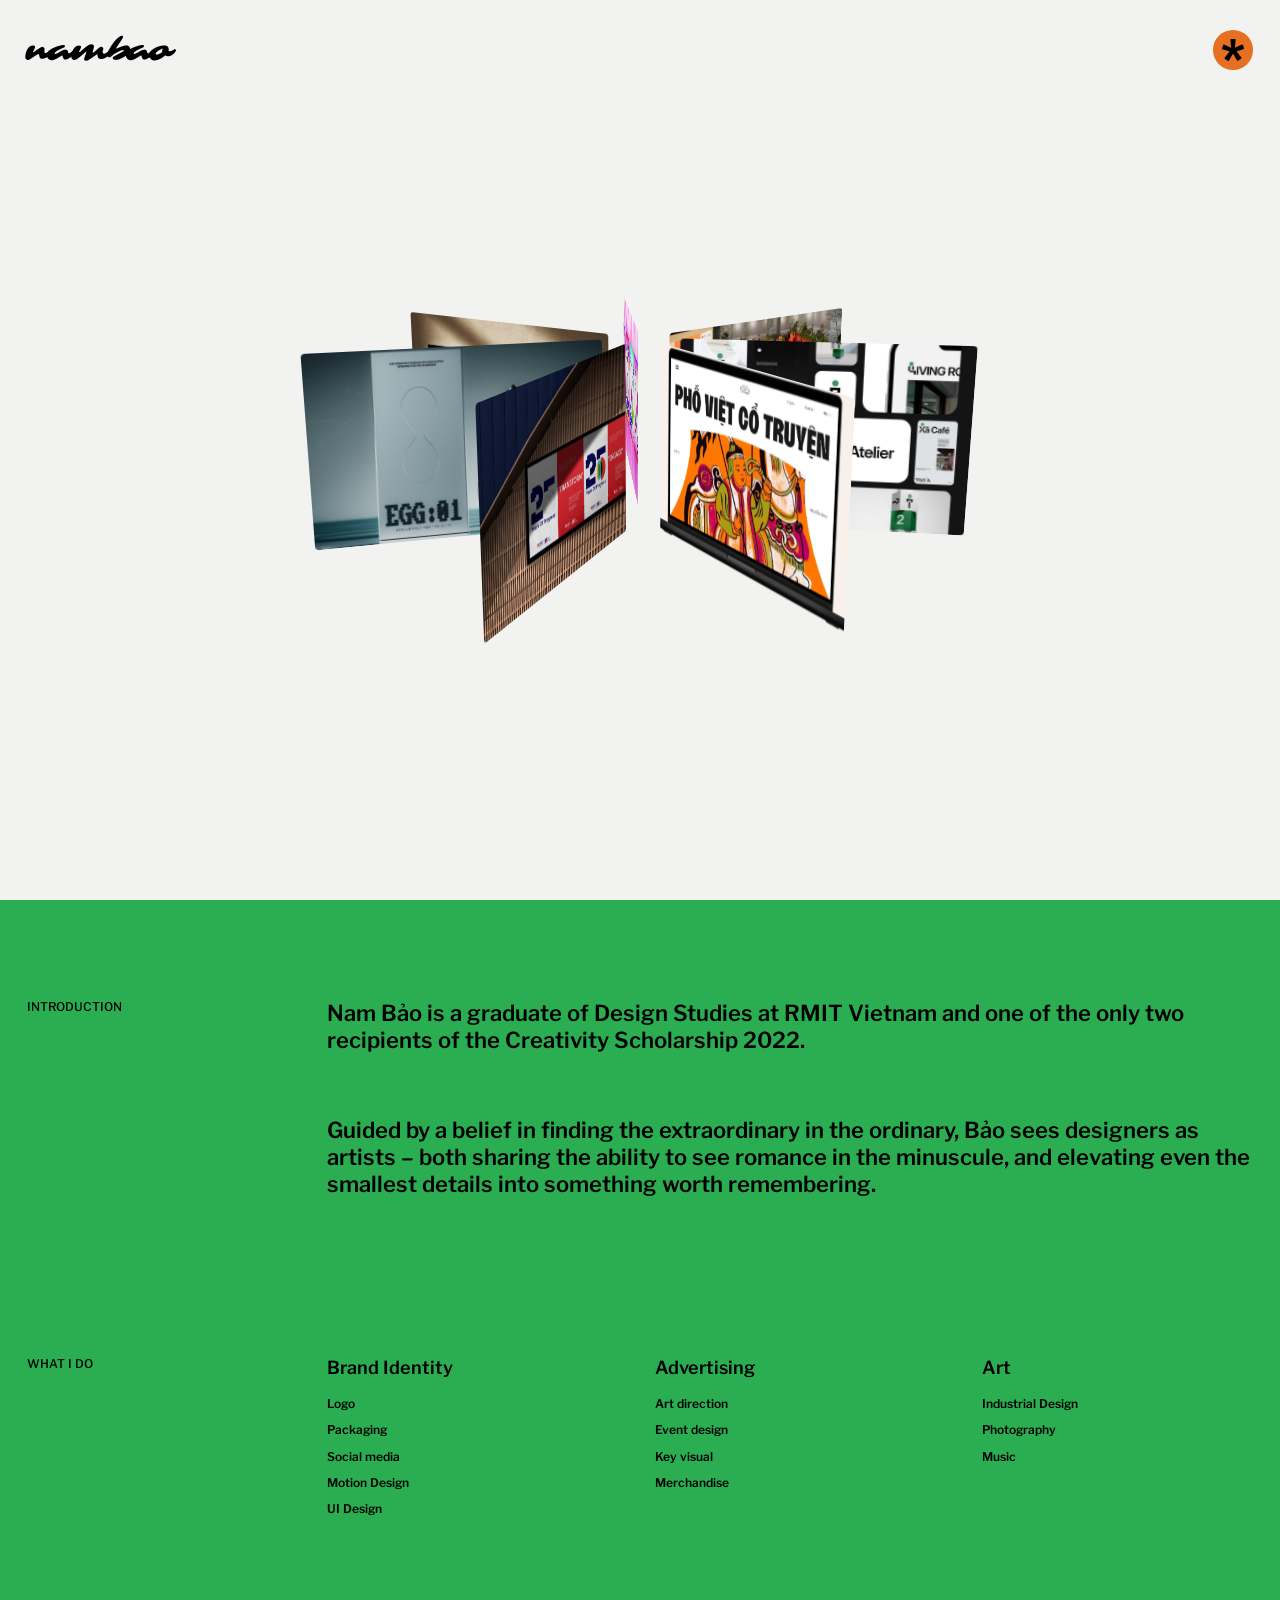
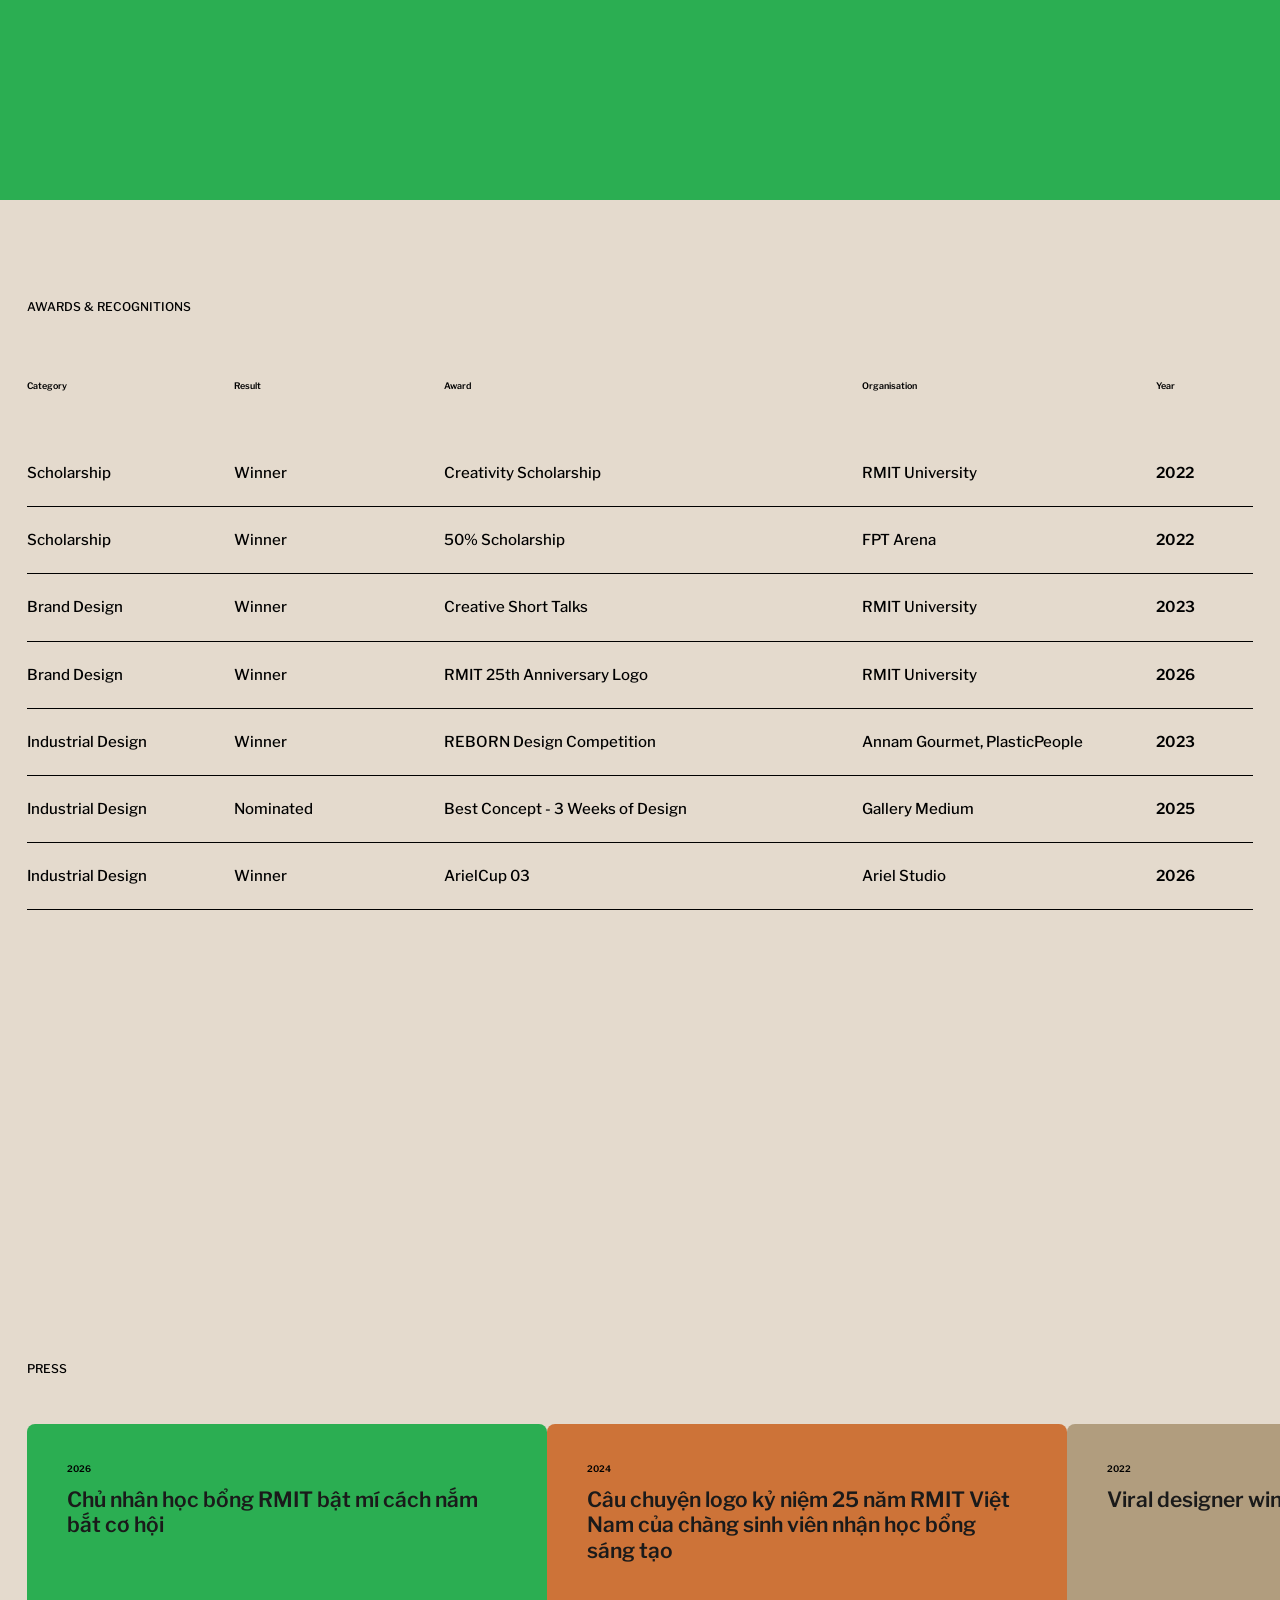
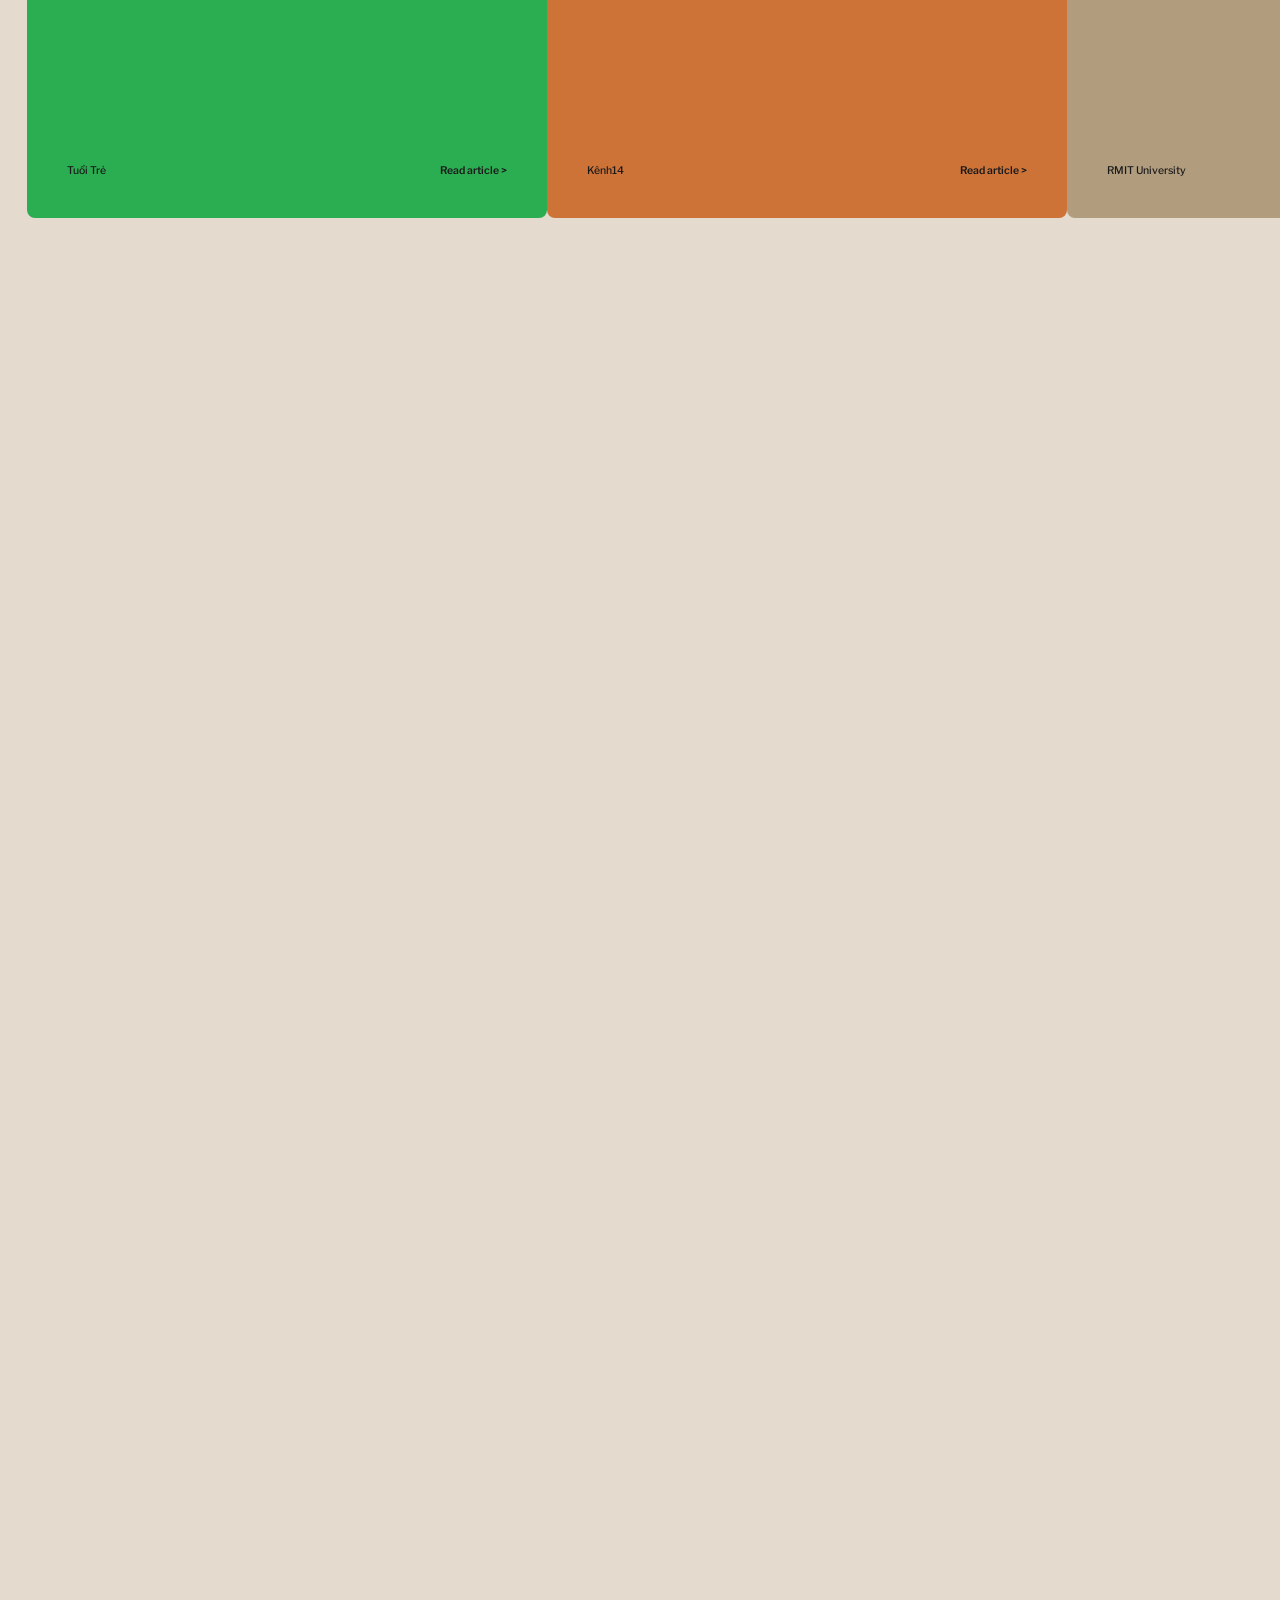
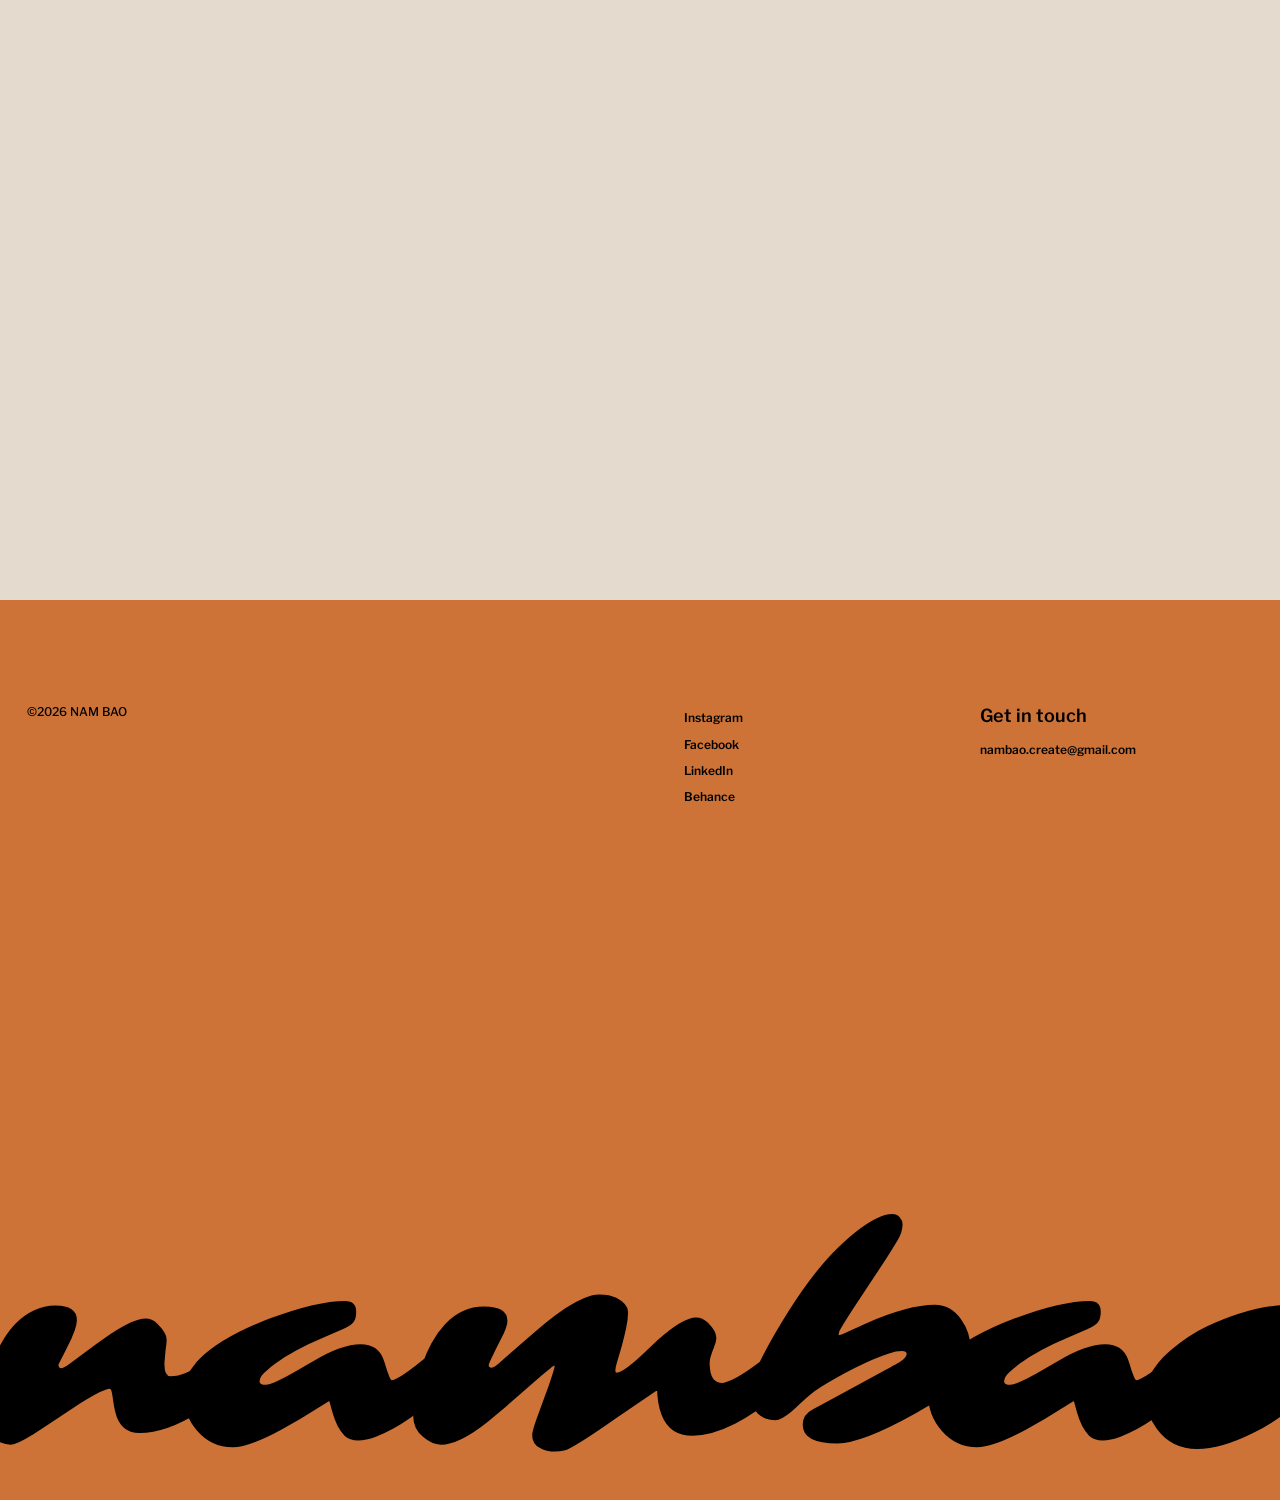
==== commit f434adf7: "Footer logo ve kieu Trim Paths (After Effects): outline goc Sarina, fill dong bo voi stroke Dung lai" ====
--- a/index.html
+++ b/index.html
@@ -280,37 +280,25 @@
       </div>
     </div>
     <p class="footer-logo footer-draw" aria-hidden="true">
-      <svg class="footer-logo-svg" viewBox="0 0 9382.8 2048" aria-hidden="true" focusable="false">
-        <g class="fl-letter">
-          <path pathLength="1" style="--dd:0.00s;--dur:0.10s" d="M73.0,1452.0 Q73.4,1449.4 73.8,1446.8 Q74.3,1444.3 74.9,1440.4 Q75.6,1436.6 76.5,1431.5 Q77.4,1426.4 81.2,1418.3 Q84.9,1410.2 91.6,1399.2 Q98.3,1388.2 107.9,1374.3 Q117.5,1360.4 130.0,1343.5 Q142.5,1326.6 151.8,1313.9 Q161.2,1301.3 167.5,1292.8 Q173.8,1284.4 176.9,1280.2 L180.0,1276.0"/>
-          <path pathLength="1" style="--dd:0.14s;--dur:0.28s" d="M415.0,836.0 Q412.1,837.0 409.2,838.0 Q406.4,839.0 402.1,840.5 Q397.8,842.0 392.0,844.0 Q386.2,846.0 378.3,851.6 Q370.4,857.2 360.2,866.5 Q350.1,875.8 337.8,888.6 Q325.5,901.5 311.0,918.0 Q296.5,934.5 283.4,956.0 Q270.2,977.4 258.5,1003.8 Q246.8,1030.3 236.4,1061.7 Q226.0,1093.1 217.0,1129.5 Q208.0,1165.9 201.2,1193.2 Q194.5,1220.4 190.0,1238.6 Q185.5,1256.8 183.2,1265.9 Q181.0,1275.0 182.1,1276.5 Q183.1,1277.9 185.1,1279.8 Q187.2,1281.8 190.3,1284.7 Q193.4,1287.6 197.5,1291.5 Q201.6,1295.4 206.2,1298.5 Q210.8,1301.5 215.8,1303.8 Q220.8,1306.0 226.2,1307.5 Q231.6,1308.9 237.5,1309.5 Q243.4,1310.1 255.6,1308.7 Q267.7,1307.2 286.1,1303.7 Q304.6,1300.2 329.3,1294.7 Q354.0,1289.1 385.0,1281.5 Q416.0,1273.9 443.4,1265.9 Q470.9,1257.9 494.8,1249.6 Q518.8,1241.3 539.2,1232.7 Q559.6,1224.0 576.5,1215.0 Q593.4,1206.0 615.1,1196.9 Q636.9,1187.8 663.5,1178.5 Q690.1,1169.2 721.6,1159.8 Q753.1,1150.5 789.5,1141.0 Q825.9,1131.5 853.1,1124.3 Q880.4,1117.2 898.6,1112.5 Q916.8,1107.8 925.9,1105.4 Q935.0,1103.0 936.2,1110.2 Q937.5,1117.4 939.0,1130.8 Q940.5,1144.3 942.8,1164.4 Q945.0,1184.6 948.0,1211.5 Q951.0,1238.4 953.9,1259.8 Q956.8,1281.2 959.5,1297.2 Q962.2,1313.1 964.9,1323.5 Q967.5,1334.0 970.0,1339.0 Q972.5,1344.0 975.2,1348.2 Q977.9,1352.5 980.8,1356.0 Q983.8,1359.5 987.0,1362.2 Q990.1,1365.0 993.5,1367.0 Q996.9,1369.0 1007.9,1368.7 Q1018.9,1368.4 1037.6,1365.8 Q1056.3,1363.3 1082.7,1358.4 Q1109.0,1353.6 1143.0,1346.5 Q1177.0,1339.4 1204.8,1333.1 Q1232.6,1326.8 1254.2,1321.3 Q1275.7,1315.9 1291.1,1311.3 Q1306.4,1306.8 1315.5,1303.0 Q1324.6,1299.2 1336.2,1293.2 Q1347.8,1287.1 1361.8,1278.8 Q1375.9,1270.4 1392.5,1259.7 Q1409.0,1249.0 1428.0,1236.0 Q1447.0,1223.0 1466.4,1208.5 Q1485.8,1193.9 1505.5,1177.8 Q1525.2,1161.8 1545.3,1144.2 Q1565.5,1126.6 1586.0,1107.5 Q1606.5,1088.4 1621.8,1074.1 Q1637.2,1059.7 1647.5,1050.2 Q1657.8,1040.6 1662.9,1035.8 L1668.0,1031.0"/>
-        </g>
-        <g class="fl-letter">
-          <path pathLength="1" style="--dd:0.52s;--dur:0.24s" d="M2341.6,771.0 Q2319.5,778.6 2297.4,786.2 Q2275.4,793.7 2242.3,805.0 Q2209.2,816.4 2165.1,831.5 Q2121.0,846.6 2083.3,860.1 Q2045.6,873.6 2014.3,885.5 Q1983.1,897.4 1958.3,907.6 Q1933.5,917.9 1915.1,926.5 Q1896.7,935.1 1878.7,944.2 Q1860.6,953.2 1842.8,962.7 Q1825.1,972.1 1807.7,982.0 Q1790.2,991.8 1773.1,1002.0 Q1756.0,1012.2 1741.1,1021.8 Q1726.2,1031.4 1713.5,1040.2 Q1700.8,1049.1 1690.3,1057.3 Q1679.8,1065.5 1671.6,1073.0 Q1663.4,1080.5 1654.5,1093.5 Q1645.5,1106.6 1635.8,1125.2 Q1626.2,1143.7 1615.9,1167.8 Q1605.6,1191.9 1594.6,1221.5 Q1583.6,1251.1 1576.3,1276.2 Q1569.1,1301.4 1565.6,1322.0 Q1562.1,1342.6 1562.3,1358.8 Q1562.6,1374.9 1566.6,1386.5 Q1570.6,1398.1 1574.1,1407.2 Q1577.6,1416.4 1580.6,1423.0 Q1583.6,1429.6 1586.1,1433.8 Q1588.6,1437.9 1590.6,1439.5 Q1592.6,1441.1 1595.4,1442.2 Q1598.2,1443.3 1601.8,1443.8 Q1605.5,1444.4 1610.0,1444.5 Q1614.4,1444.5 1619.6,1444.0 Q1624.8,1443.5 1638.2,1441.1 Q1651.5,1438.7 1672.8,1434.4 Q1694.2,1430.1 1723.7,1423.8 Q1753.1,1417.6 1790.6,1409.5 Q1828.1,1401.4 1862.9,1391.6 Q1897.7,1381.8 1929.8,1370.3 Q1962.0,1358.9 1991.4,1345.8 Q2020.8,1332.8 2047.6,1318.0 Q2074.4,1303.2 2102.2,1290.5 Q2130.1,1277.7 2159.1,1266.9 Q2188.1,1256.1 2218.2,1247.2 Q2248.4,1238.4 2279.6,1231.5 Q2310.8,1224.6 2334.8,1219.7 Q2358.8,1214.7 2375.5,1211.7 Q2392.2,1208.6 2401.6,1207.4 Q2411.0,1206.2 2413.1,1207.0 Q2415.2,1207.8 2416.8,1208.3 Q2418.4,1208.9 2419.4,1209.2 Q2420.5,1209.6 2421.1,1209.8 L2421.6,1210.0"/>
-          <path pathLength="1" style="--dd:0.76s;--dur:0.10s" d="M2422.6,1211.0 Q2427.0,1222.5 2431.3,1234.0 Q2435.7,1245.5 2442.2,1262.8 Q2448.8,1280.0 2457.6,1303.0 Q2466.4,1326.0 2472.9,1343.2 Q2479.5,1360.5 2483.8,1372.0 Q2488.2,1383.5 2490.4,1389.2 Q2492.6,1395.0 2492.6,1396.0 Q2492.6,1397.0 2492.0,1399.3 Q2491.4,1401.6 2490.1,1406.2 Q2488.8,1410.7 2486.9,1417.6 Q2485.1,1424.4 2482.6,1433.5 Q2480.1,1442.6 2478.2,1449.4 Q2476.4,1456.3 2475.1,1460.8 Q2473.8,1465.4 2473.2,1467.7 L2472.6,1470.0"/>
-          <path pathLength="1" style="--dd:0.90s;--dur:0.10s" d="M2493.6,1396.0 Q2500.7,1394.9 2507.8,1393.8 Q2514.8,1392.6 2525.4,1390.9 Q2536.0,1389.2 2550.1,1387.0 Q2564.2,1384.8 2580.8,1381.3 Q2597.4,1377.8 2616.4,1373.0 Q2635.5,1368.2 2657.1,1362.2 Q2678.6,1356.2 2702.6,1349.0 Q2726.6,1341.8 2751.8,1330.4 Q2777.0,1319.0 2803.4,1303.5 Q2829.9,1288.0 2857.6,1268.4 Q2885.2,1248.8 2914.1,1225.0 Q2943.0,1201.2 2969.7,1178.1 Q2996.4,1155.0 3020.9,1132.5 Q3045.5,1110.0 3067.9,1088.1 Q3090.4,1066.2 3110.6,1045.0 Q3130.8,1023.8 3146.0,1007.8 Q3161.2,991.9 3171.3,981.2 Q3181.5,970.6 3186.6,965.3 L3191.6,960.0"/>
-        </g>
-        <g class="fl-letter">
-          <path pathLength="1" style="--dd:1.10s;--dur:0.10s" d="M3036.1,1450.0 Q3036.6,1446.8 3037.1,1443.6 Q3037.6,1440.4 3038.3,1435.7 Q3039.1,1430.9 3040.1,1424.5 Q3041.1,1418.1 3044.1,1410.1 Q3047.1,1402.1 3052.1,1392.5 Q3057.1,1382.9 3064.1,1371.7 Q3071.1,1360.4 3080.1,1347.5 Q3089.1,1334.6 3095.8,1324.9 Q3102.6,1315.3 3107.1,1308.8 Q3111.6,1302.4 3113.8,1299.2 Q3116.1,1296.0 3116.6,1295.0 Q3117.1,1294.0 3119.4,1284.2 Q3121.8,1274.4 3126.5,1254.8 Q3131.2,1235.3 3138.2,1205.9 Q3145.2,1176.6 3154.6,1137.5 Q3164.0,1098.4 3174.2,1065.3 Q3184.4,1032.3 3195.4,1005.3 Q3206.4,978.4 3218.2,957.6 Q3230.0,936.8 3242.6,922.0 Q3255.2,907.2 3266.8,895.4 Q3278.4,883.5 3288.9,874.5 Q3299.4,865.5 3308.8,859.4 Q3318.2,853.2 3326.6,850.0 Q3335.0,846.8 3341.2,844.3 Q3347.5,841.9 3351.7,840.2 Q3355.9,838.6 3358.0,837.8 L3360.1,837.0"/>
-          <path pathLength="1" style="--dd:1.24s;--dur:0.17s" d="M3117.1,1295.0 Q3118.8,1296.6 3120.5,1298.2 Q3122.2,1299.9 3124.7,1302.3 Q3127.2,1304.8 3130.6,1308.0 Q3134.0,1311.2 3137.6,1313.7 Q3141.1,1316.2 3144.8,1317.9 Q3148.6,1319.6 3152.6,1320.5 Q3156.5,1321.4 3160.6,1321.5 Q3164.7,1321.6 3176.1,1319.2 Q3187.5,1316.9 3206.1,1312.1 Q3224.7,1307.3 3250.6,1300.0 Q3276.5,1292.8 3309.6,1283.0 Q3342.7,1273.2 3375.6,1259.4 Q3408.4,1245.6 3440.9,1227.7 Q3473.4,1209.7 3505.6,1187.7 Q3537.7,1165.6 3569.6,1139.5 Q3601.5,1113.4 3633.3,1091.5 Q3665.2,1069.5 3697.1,1051.8 Q3729.0,1034.0 3760.8,1020.5 Q3792.7,1006.9 3824.6,997.5 Q3856.5,988.1 3881.7,982.0 Q3906.9,976.0 3925.4,973.2 Q3944.0,970.5 3955.9,971.0 Q3967.8,971.6 3973.1,975.5 Q3978.4,979.4 3982.3,982.3 Q3986.2,985.2 3988.8,987.2 Q3991.5,989.1 3992.8,990.0 Q3994.1,991.0 4065.6,906.5 Q4137.1,822.0 4135.7,822.7 Q4134.3,823.4 4131.5,824.8 Q4128.7,826.1 4124.4,828.2 Q4120.2,830.2 4114.6,833.0 Q4109.0,835.8 4101.8,842.5 Q4094.5,849.1 4085.6,859.7 Q4076.7,870.2 4066.2,884.7 Q4055.7,899.1 4043.6,917.5 Q4031.5,935.9 4022.4,949.6 Q4013.3,963.4 4007.2,972.6 Q4001.2,981.8 3998.1,986.4 L3995.1,991.0"/>
-          <path pathLength="1" style="--dd:1.40s;--dur:0.10s" d="M3995.1,992.0 Q3995.1,1010.6 3995.1,1029.2 Q3995.1,1047.9 3995.1,1075.8 Q3995.1,1103.8 3995.1,1141.0 Q3995.1,1178.2 3995.1,1206.2 Q3995.1,1234.1 3995.1,1252.8 Q3995.1,1271.4 3995.1,1280.7 L3995.1,1290.0"/>
-          <path pathLength="1" style="--dd:1.50s;--dur:0.10s" d="M3994.1,1292.0 Q3983.2,1307.5 3972.2,1323.0 Q3961.3,1338.5 3944.9,1361.8 Q3928.5,1385.0 3906.6,1416.0 Q3884.7,1447.0 3867.3,1471.3 Q3850.0,1495.7 3837.2,1513.4 Q3824.4,1531.1 3816.1,1542.1 Q3807.8,1553.1 3804.1,1557.5 Q3800.4,1561.9 3796.7,1565.5 Q3793.0,1569.1 3789.4,1571.9 Q3785.9,1574.7 3782.4,1576.8 Q3779.0,1578.8 3775.6,1580.0 Q3772.2,1581.2 3769.7,1582.2 Q3767.2,1583.1 3765.5,1583.8 Q3763.8,1584.4 3762.9,1584.7 L3762.1,1585.0"/>
-          <path pathLength="1" style="--dd:1.64s;--dur:0.10s" d="M3995.1,1291.0 Q3997.6,1293.5 4000.1,1296.0 Q4002.6,1298.5 4006.3,1302.2 Q4010.1,1306.0 4015.1,1311.0 Q4020.1,1316.0 4024.9,1319.8 Q4029.8,1323.5 4034.6,1326.0 Q4039.4,1328.5 4044.0,1329.8 Q4048.6,1331.0 4053.1,1331.0 Q4057.6,1331.0 4068.1,1329.2 Q4078.7,1327.4 4095.2,1323.8 Q4111.8,1320.1 4134.4,1314.7 Q4157.0,1309.2 4185.6,1302.0 Q4214.2,1294.8 4239.4,1287.0 Q4264.5,1279.2 4286.1,1270.9 Q4307.7,1262.6 4325.9,1253.8 Q4344.0,1244.9 4358.6,1235.5 Q4373.2,1226.1 4391.5,1216.8 Q4409.9,1207.4 4431.9,1198.1 Q4454.0,1188.8 4479.8,1179.5 Q4505.6,1170.2 4535.1,1161.0 Q4564.6,1151.8 4587.1,1145.2 Q4609.7,1138.5 4625.2,1134.5 Q4640.8,1130.5 4649.4,1129.2 Q4658.0,1127.8 4659.6,1129.0 Q4661.2,1130.2 4662.4,1131.2 Q4663.7,1132.1 4664.5,1132.8 Q4665.3,1133.4 4665.7,1133.7 L4666.1,1134.0"/>
-          <path pathLength="1" style="--dd:1.74s;--dur:0.10s" d="M4666.1,1134.0 Q4670.6,1122.3 4675.1,1110.6 Q4679.6,1098.9 4686.4,1081.4 Q4693.1,1063.9 4702.1,1040.5 Q4711.1,1017.1 4717.9,999.6 Q4724.6,982.1 4729.1,970.4 Q4733.6,958.7 4735.9,952.9 L4738.1,947.0"/>
-          <path pathLength="1" style="--dd:1.88s;--dur:0.13s" d="M4666.1,1134.0 Q4667.4,1145.9 4668.6,1157.8 Q4669.8,1169.8 4671.7,1187.7 Q4673.6,1205.6 4676.1,1229.5 Q4678.6,1253.4 4681.3,1273.0 Q4684.0,1292.6 4686.9,1307.9 Q4689.9,1323.2 4693.0,1334.2 Q4696.2,1345.2 4699.6,1352.0 Q4703.0,1358.8 4706.9,1364.8 Q4710.8,1370.9 4715.3,1376.2 Q4719.8,1381.6 4724.9,1386.3 Q4730.0,1391.0 4735.6,1395.0 Q4741.2,1399.0 4752.9,1400.5 Q4764.7,1402.1 4782.5,1401.2 Q4800.3,1400.2 4824.2,1396.8 Q4848.1,1393.4 4878.1,1387.5 Q4908.1,1381.6 4933.3,1376.2 Q4958.5,1370.8 4978.9,1365.8 Q4999.4,1360.8 5015.0,1356.2 Q5030.7,1351.6 5041.6,1347.5 Q5052.5,1343.4 5066.4,1336.2 Q5080.3,1328.9 5097.2,1318.6 Q5114.2,1308.3 5134.1,1294.9 Q5154.1,1281.5 5177.1,1265.0 Q5200.1,1248.5 5222.4,1231.5 Q5244.7,1214.4 5266.2,1196.8 Q5287.8,1179.3 5308.6,1161.2 Q5329.5,1143.1 5349.6,1124.5 Q5369.7,1105.9 5384.8,1091.9 Q5399.9,1077.9 5409.9,1068.6 Q5420.0,1059.3 5425.1,1054.7 L5430.1,1050.0"/>
-        </g>
-        <g class="fl-letter">
-          <path pathLength="1" style="--dd:2.11s;--dur:0.10s" d="M5283.7,1322.0 Q5290.6,1311.9 5297.5,1301.8 Q5304.3,1291.8 5314.6,1276.7 Q5325.0,1261.6 5338.7,1241.5 Q5352.4,1221.4 5367.1,1201.8 Q5381.8,1182.2 5397.4,1163.2 Q5412.9,1144.2 5429.4,1125.8 Q5445.8,1107.4 5463.2,1089.5 Q5480.6,1071.6 5493.6,1058.2 Q5506.6,1044.8 5515.3,1035.8 Q5524.0,1026.9 5528.4,1022.5 L5532.7,1018.0"/>
-          <path pathLength="1" style="--dd:2.21s;--dur:0.12s" d="M5533.7,1017.0 Q5537.1,1002.6 5540.6,988.2 Q5544.0,973.9 5549.1,952.3 Q5554.3,930.8 5561.2,902.0 Q5568.1,873.2 5574.2,850.0 Q5580.3,826.8 5585.6,809.0 Q5590.9,791.2 5595.4,779.0 Q5600.0,766.8 5603.7,760.0 Q5607.4,753.2 5617.4,738.5 Q5627.3,723.9 5643.5,701.3 Q5659.6,678.8 5681.9,648.3 Q5704.2,617.9 5732.7,579.5 Q5761.2,541.1 5789.7,504.7 Q5818.2,468.3 5846.7,433.9 Q5875.2,399.4 5903.7,366.9 Q5932.2,334.5 5960.7,304.0 Q5989.2,273.5 6010.6,250.7 Q6032.0,227.8 6046.2,212.5 Q6060.4,197.2 6067.5,189.6 L6074.7,182.0"/>
-          <path pathLength="1" style="--dd:2.33s;--dur:0.35s" d="M6074.7,182.0 Q6060.4,197.2 6046.2,212.5 Q6032.0,227.8 6010.6,250.7 Q5989.2,273.5 5960.7,304.0 Q5932.2,334.5 5903.7,366.9 Q5875.2,399.4 5846.7,433.9 Q5818.2,468.3 5789.7,504.7 Q5761.2,541.1 5732.7,579.5 Q5704.2,617.9 5681.9,648.3 Q5659.6,678.8 5643.5,701.3 Q5627.3,723.9 5617.4,738.5 Q5607.4,753.2 5603.7,760.0 Q5600.0,766.8 5595.4,779.0 Q5590.9,791.2 5585.6,809.0 Q5580.3,826.8 5574.2,850.0 Q5568.1,873.2 5561.2,902.0 Q5554.3,930.8 5549.1,952.3 Q5544.0,973.9 5540.6,988.2 Q5537.1,1002.6 5535.4,1009.8 Q5533.7,1017.0 5535.4,1019.0 Q5537.1,1020.9 5540.5,1023.8 Q5543.8,1026.8 5548.9,1031.2 Q5554.0,1035.6 5560.7,1041.5 Q5567.4,1047.4 5579.8,1050.3 Q5592.1,1053.2 5610.1,1053.2 Q5628.0,1053.1 5651.6,1050.0 Q5675.1,1047.0 5704.2,1041.0 Q5733.3,1035.0 5761.9,1027.8 Q5790.4,1020.6 5818.4,1012.2 Q5846.4,1003.9 5873.9,994.3 Q5901.3,984.8 5928.2,974.0 Q5955.1,963.2 5984.1,953.9 Q6013.1,944.6 6044.3,936.7 Q6075.5,928.7 6108.9,922.2 Q6142.2,915.6 6177.7,910.5 Q6213.2,905.4 6240.7,902.0 Q6268.2,898.6 6287.7,897.0 Q6307.2,895.4 6318.7,895.5 Q6330.2,895.6 6333.7,897.5 Q6337.2,899.4 6341.0,904.6 Q6344.8,909.8 6349.0,918.3 Q6353.1,926.9 6357.6,938.8 Q6362.0,950.8 6366.7,966.0 Q6371.4,981.2 6373.4,997.5 Q6375.3,1013.9 6374.4,1031.3 Q6373.4,1048.8 6369.6,1067.3 Q6365.8,1085.9 6359.2,1105.5 Q6352.6,1125.1 6345.8,1141.5 Q6338.9,1157.9 6331.9,1171.1 Q6324.8,1184.3 6317.5,1194.2 Q6310.2,1204.2 6302.7,1211.0 Q6295.2,1217.8 6273.8,1231.2 Q6252.3,1244.5 6216.9,1264.5 Q6181.4,1284.5 6132.0,1311.2 Q6082.6,1337.8 6019.2,1371.0 Q5955.8,1404.2 5906.3,1430.0 Q5856.8,1455.7 5821.2,1473.9 Q5785.6,1492.1 5763.9,1502.8 Q5742.1,1513.4 5734.2,1516.5 Q5726.3,1519.6 5716.9,1522.1 Q5707.4,1524.6 5696.4,1526.5 Q5685.4,1528.4 5672.9,1529.7 Q5660.3,1530.9 5646.2,1531.5 Q5632.1,1532.1 5621.5,1532.6 Q5610.9,1533.1 5603.9,1533.4 Q5596.8,1533.7 5593.2,1533.8 L5589.7,1534.0"/>
-        </g>
-        <g class="fl-letter">
-          <path pathLength="1" style="--dd:2.78s;--dur:0.24s" d="M7426.2,771.0 Q7404.1,778.6 7382.1,786.2 Q7360.0,793.7 7326.9,805.0 Q7293.8,816.4 7249.7,831.5 Q7205.6,846.6 7167.9,860.1 Q7130.2,873.6 7098.9,885.5 Q7067.7,897.4 7042.9,907.6 Q7018.1,917.9 6999.7,926.5 Q6981.3,935.1 6963.2,944.2 Q6945.2,953.2 6927.4,962.7 Q6909.7,972.1 6892.2,982.0 Q6874.8,991.8 6857.7,1002.0 Q6840.6,1012.2 6825.7,1021.8 Q6810.8,1031.4 6798.1,1040.2 Q6785.4,1049.1 6774.9,1057.3 Q6764.4,1065.5 6756.2,1073.0 Q6748.0,1080.5 6739.1,1093.5 Q6730.1,1106.6 6720.5,1125.2 Q6710.8,1143.7 6700.5,1167.8 Q6690.2,1191.9 6679.2,1221.5 Q6668.2,1251.1 6660.9,1276.2 Q6653.7,1301.4 6650.2,1322.0 Q6646.7,1342.6 6646.9,1358.8 Q6647.2,1374.9 6651.2,1386.5 Q6655.2,1398.1 6658.7,1407.2 Q6662.2,1416.4 6665.2,1423.0 Q6668.2,1429.6 6670.7,1433.8 Q6673.2,1437.9 6675.2,1439.5 Q6677.2,1441.1 6680.0,1442.2 Q6682.8,1443.3 6686.5,1443.8 Q6690.1,1444.4 6694.6,1444.5 Q6699.0,1444.5 6704.2,1444.0 Q6709.4,1443.5 6722.8,1441.1 Q6736.1,1438.7 6757.5,1434.4 Q6778.8,1430.1 6808.2,1423.8 Q6837.7,1417.6 6875.2,1409.5 Q6912.7,1401.4 6947.5,1391.6 Q6982.3,1381.8 7014.5,1370.3 Q7046.6,1358.9 7076.0,1345.8 Q7105.4,1332.8 7132.2,1318.0 Q7159.0,1303.2 7186.9,1290.5 Q7214.7,1277.7 7243.7,1266.9 Q7272.7,1256.1 7302.9,1247.2 Q7333.0,1238.4 7364.2,1231.5 Q7395.4,1224.6 7419.4,1219.7 Q7443.4,1214.7 7460.1,1211.7 Q7476.8,1208.6 7486.2,1207.4 Q7495.6,1206.2 7497.7,1207.0 Q7499.8,1207.8 7501.4,1208.3 Q7503.0,1208.9 7504.1,1209.2 Q7505.1,1209.6 7505.6,1209.8 L7506.2,1210.0"/>
-          <path pathLength="1" style="--dd:3.02s;--dur:0.10s" d="M7507.2,1211.0 Q7511.6,1222.5 7516.0,1234.0 Q7520.3,1245.5 7526.9,1262.8 Q7533.4,1280.0 7542.2,1303.0 Q7551.0,1326.0 7557.6,1343.2 Q7564.1,1360.5 7568.5,1372.0 Q7572.8,1383.5 7575.0,1389.2 Q7577.2,1395.0 7577.2,1396.0 Q7577.2,1397.0 7576.6,1399.3 Q7576.0,1401.6 7574.7,1406.2 Q7573.4,1410.7 7571.5,1417.6 Q7569.7,1424.4 7567.2,1433.5 Q7564.7,1442.6 7562.9,1449.4 Q7561.0,1456.3 7559.7,1460.8 Q7558.4,1465.4 7557.8,1467.7 L7557.2,1470.0"/>
-          <path pathLength="1" style="--dd:3.16s;--dur:0.10s" d="M7578.2,1396.0 Q7585.3,1394.9 7592.4,1393.8 Q7599.4,1392.6 7610.0,1390.9 Q7620.6,1389.2 7634.7,1387.0 Q7648.8,1384.8 7665.4,1381.3 Q7682.0,1377.8 7701.1,1373.0 Q7720.1,1368.2 7741.6,1362.2 Q7763.2,1356.2 7787.2,1349.0 Q7811.2,1341.8 7836.4,1330.4 Q7861.6,1319.0 7888.1,1303.5 Q7914.5,1288.0 7942.1,1268.4 Q7969.8,1248.8 7998.7,1225.0 Q8027.6,1201.2 8054.3,1178.1 Q8081.0,1155.0 8105.6,1132.5 Q8130.1,1110.0 8152.6,1088.1 Q8175.0,1066.2 8195.2,1045.0 Q8215.4,1023.8 8230.6,1007.8 Q8245.8,991.9 8256.0,981.2 Q8266.1,970.6 8271.2,965.3 L8276.2,960.0"/>
-        </g>
-        <g class="fl-letter">
-          <path pathLength="1" style="--dd:3.36s;--dur:0.35s" d="M9494.8,1016.0 Q9494.2,1017.6 9493.5,1019.2 Q9492.9,1020.9 9492.0,1023.3 Q9491.0,1025.8 9489.8,1029.0 Q9488.6,1032.2 9483.8,1038.1 Q9478.9,1043.9 9470.5,1052.2 Q9462.2,1060.6 9450.2,1071.5 Q9438.3,1082.5 9422.8,1096.0 Q9407.3,1109.5 9393.5,1120.8 Q9379.7,1132.2 9367.7,1141.4 Q9355.6,1150.6 9345.2,1157.6 Q9334.9,1164.6 9326.3,1169.5 Q9317.7,1174.4 9308.5,1178.8 Q9299.2,1183.3 9289.3,1187.3 Q9279.4,1191.4 9268.9,1195.1 Q9258.4,1198.8 9247.3,1202.0 Q9236.2,1205.2 9223.4,1208.6 Q9210.5,1211.9 9196.0,1215.3 Q9181.4,1218.8 9165.1,1222.3 Q9148.8,1225.9 9130.8,1229.5 Q9112.8,1233.1 9095.6,1234.8 Q9078.4,1236.6 9062.0,1236.5 Q9045.7,1236.4 9030.2,1234.4 Q9014.6,1232.4 8999.8,1228.5 Q8985.0,1224.6 8972.5,1220.3 Q8959.9,1216.1 8949.5,1211.4 Q8939.0,1206.7 8930.7,1201.6 Q8922.4,1196.5 8916.3,1191.0 Q8910.2,1185.5 8905.6,1181.3 Q8901.0,1177.2 8898.0,1174.5 Q8894.9,1171.8 8893.3,1170.4 Q8891.8,1169.0 8892.2,1166.9 Q8892.7,1164.8 8893.5,1161.6 Q8894.4,1158.4 8895.7,1153.7 Q8897.0,1148.9 8898.8,1142.5 Q8900.6,1136.1 8901.5,1127.5 Q8902.3,1119.0 8902.3,1108.2 Q8902.3,1097.5 8901.5,1084.5 Q8900.6,1071.6 8898.8,1056.5 Q8897.0,1041.4 8893.8,1025.3 Q8890.6,1009.2 8885.8,992.2 Q8881.0,975.1 8874.8,957.0 Q8868.6,939.0 8860.8,920.0 Q8853.0,901.0 8846.4,886.5 Q8839.8,872.1 8834.3,862.2 Q8828.8,852.2 8824.4,846.8 Q8820.0,841.4 8816.8,840.5 Q8813.6,839.6 8805.6,839.4 Q8797.6,839.2 8784.9,839.7 Q8772.2,840.1 8754.8,841.2 Q8737.4,842.2 8715.3,844.0 Q8693.2,845.8 8673.1,848.1 Q8653.0,850.4 8635.0,853.2 Q8616.9,856.1 8600.8,859.5 Q8584.8,863.0 8570.8,867.0 Q8556.8,871.0 8540.0,877.1 Q8523.1,883.2 8503.4,891.4 Q8483.7,899.6 8461.2,909.9 Q8438.7,920.1 8413.3,932.5 Q8387.9,944.9 8364.8,957.2 Q8341.7,969.5 8320.9,981.8 Q8300.1,994.0 8281.5,1006.2 Q8263.0,1018.4 8246.8,1030.5 Q8230.6,1042.6 8217.3,1053.0 Q8204.0,1063.5 8193.7,1072.2 Q8183.4,1081.0 8176.0,1088.0 Q8168.7,1095.1 8164.3,1100.5 Q8159.9,1105.9 8154.4,1116.8 Q8148.9,1127.7 8142.2,1144.2 Q8135.5,1160.6 8127.6,1182.5 Q8119.8,1204.5 8110.8,1232.0 Q8101.8,1259.5 8096.2,1283.3 Q8090.7,1307.2 8088.5,1327.5 Q8086.4,1347.8 8087.7,1364.4 Q8089.0,1381.0 8093.8,1394.0 Q8098.6,1407.0 8104.6,1418.0 Q8110.7,1428.9 8118.1,1437.8 Q8125.6,1446.6 8134.4,1453.4 Q8143.2,1460.2 8153.3,1465.0 Q8163.4,1469.8 8179.6,1471.8 Q8195.7,1473.9 8217.8,1473.3 Q8239.9,1472.8 8268.0,1469.6 Q8296.2,1466.4 8330.3,1460.5 Q8364.4,1454.6 8392.5,1449.3 Q8420.5,1444.0 8442.5,1439.2 Q8464.4,1434.5 8480.2,1430.3 Q8496.0,1426.1 8505.8,1422.5 Q8515.6,1418.9 8526.3,1414.2 Q8537.0,1409.6 8548.8,1404.0 Q8560.6,1398.4 8573.3,1391.8 Q8586.0,1385.1 8599.8,1377.5 Q8613.6,1369.9 8628.0,1361.3 Q8642.4,1352.7 8657.5,1343.2 Q8672.5,1333.6 8688.2,1323.0 Q8703.9,1312.5 8720.3,1301.0 Q8736.7,1289.5 8751.2,1278.7 Q8765.6,1267.9 8778.1,1257.8 Q8790.6,1247.8 8801.2,1238.4 Q8811.7,1229.1 8820.3,1220.5 Q8828.9,1211.9 8836.5,1204.9 Q8844.1,1197.9 8850.7,1192.5 Q8857.2,1187.1 8862.8,1183.3 Q8868.3,1179.6 8872.8,1177.5 Q8877.3,1175.4 8880.6,1173.8 Q8884.0,1172.2 8886.3,1171.2 Q8888.6,1170.1 8889.7,1169.5 Q8890.8,1169.0 8891.3,1168.5 L8891.8,1168.0"/>
+            <svg class="footer-logo-svg" viewBox="0 0 9382.8 2048" aria-hidden="true" focusable="false">
+        <g class="fl-letter" style="--dd:0.00s;--dur:0.39s">
+          <path pathLength="1" d="M1113.0,1123.0 Q1113.0,1214.0 1166.0,1214.0 Q1296.0,1214.0 1504.0,1038.0 L1531.0,1015.0 Q1612.0,961.0 1662.5,961.0 Q1713.0,961.0 1726.5,976.0 Q1740.0,991.0 1740.0,1024.0 Q1740.0,1098.0 1665.0,1181.0 Q1553.0,1317.0 1358.0,1439.0 Q1132.0,1581.0 953.0,1581.0 Q828.0,1581.0 796.0,1442.0 Q787.0,1406.0 783.0,1373.0 Q773.0,1293.0 762.0,1284.0 Q751.0,1275.0 718.5,1285.5 Q686.0,1296.0 641.5,1320.5 Q597.0,1345.0 543.0,1380.0 Q257.0,1570.0 214.0,1597.0 Q111.0,1661.0 75.0,1661.0 Q39.0,1661.0 4.5,1646.0 Q-30.0,1631.0 -56.0,1608.0 Q-110.0,1557.0 -110.0,1504.0 Q-110.0,1201.0 22.0,974.0 Q110.0,821.0 238.0,762.0 Q303.0,731.0 378.0,731.0 Q515.0,731.0 515.0,821.0 Q515.0,876.0 450.0,1001.0 L420.0,1060.0 Q388.0,1121.0 389.0,1129.0 Q395.0,1159.0 416.0,1159.0 Q439.0,1159.0 484.0,1125.0 L668.0,988.0 L760.0,924.0 Q919.0,820.0 994.0,820.0 Q1034.0,820.0 1067.0,852.0 Q1128.0,910.0 1128.0,953.0 Q1128.0,967.0 1125.5,987.0 Q1123.0,1007.0 1120.0,1030.0 L1116.0,1077.0 Q1113.0,1101.0 1113.0,1123.0 Z"/>
+        </g>
+        <g class="fl-letter" style="--dd:0.39s;--dur:0.46s">
+          <path pathLength="1" d="M3206.6,909.0 Q3238.6,909.0 3238.6,963.0 Q3238.6,1056.0 3108.6,1204.0 L3051.6,1262.0 Q2792.6,1521.0 2563.6,1607.0 Q2421.6,1660.0 2359.6,1602.0 Q2308.6,1553.0 2278.6,1444.0 L2254.6,1357.0 L2041.6,1488.0 L1918.6,1558.0 Q1698.6,1678.0 1588.6,1678.0 Q1447.6,1678.0 1353.6,1569.0 Q1263.6,1466.0 1263.6,1330.0 Q1263.6,1196.0 1370.6,1091.0 Q1523.6,941.0 1853.6,816.0 Q2165.6,699.0 2357.6,699.0 Q2422.6,699.0 2422.6,763.0 Q2422.6,807.0 2405.6,829.0 Q2388.6,851.0 2335.6,874.0 L2209.6,928.0 Q1929.6,1045.0 1799.6,1171.0 Q1762.6,1206.0 1762.6,1239.0 Q1762.6,1272.0 1815.6,1272.0 Q1867.6,1272.0 2057.6,1160.0 L2140.6,1111.0 Q2333.6,995.0 2463.6,995.0 Q2573.6,995.0 2609.6,1092.0 Q2618.6,1118.0 2626.6,1144.5 Q2634.6,1171.0 2642.6,1192.0 Q2660.6,1241.0 2675.1,1241.0 Q2689.6,1241.0 2716.6,1226.5 Q2743.6,1212.0 2776.1,1189.5 Q2808.6,1167.0 2843.6,1140.0 L2964.6,1043.0 Q3125.6,909.0 3206.6,909.0 Z"/>
+        </g>
+        <g class="fl-letter" style="--dd:0.85s;--dur:0.62s">
+          <path pathLength="1" d="M4836.1,1112.0 Q4836.1,1259.0 4928.1,1259.0 Q4992.1,1259.0 5149.1,1147.0 Q5291.1,1042.0 5318.1,1015.0 Q5380.1,963.0 5448.1,963.0 Q5477.1,963.0 5497.6,982.5 Q5518.1,1002.0 5518.1,1041.0 Q5518.1,1080.0 5499.1,1112.0 Q5480.1,1144.0 5450.6,1178.0 Q5421.1,1212.0 5377.6,1254.0 Q5334.1,1296.0 5278.1,1342.5 Q5222.1,1389.0 5155.6,1435.0 Q5089.1,1481.0 5018.1,1518.0 Q4858.1,1600.0 4729.1,1600.0 Q4581.1,1600.0 4528.1,1466.0 Q4497.1,1389.0 4497.1,1281.0 L4206.1,1478.0 Q3907.1,1688.0 3850.1,1701.0 Q3821.1,1708.0 3791.6,1708.0 Q3762.1,1708.0 3736.1,1702.5 Q3710.1,1697.0 3690.1,1684.0 Q3644.1,1657.0 3644.1,1604.0 Q3644.1,1583.0 3672.1,1502.0 L3758.1,1266.0 Q3798.1,1152.0 3798.1,1129.0 Q3798.1,1121.0 3788.1,1121.0 Q3778.1,1121.0 3751.1,1142.0 Q3724.1,1163.0 3686.1,1196.0 L3448.1,1404.0 L3323.1,1508.0 Q3131.1,1661.0 3010.1,1661.0 Q2953.1,1661.0 2895.1,1610.0 Q2832.1,1556.0 2832.1,1480.0 Q2832.1,1404.0 2846.6,1314.0 Q2861.1,1224.0 2888.1,1140.5 Q2915.1,1057.0 2955.1,983.5 Q2995.1,910.0 3046.1,856.0 Q3156.1,738.0 3305.6,738.0 Q3455.1,738.0 3455.1,826.0 Q3455.1,864.0 3414.1,942.0 Q3327.1,1114.0 3327.1,1127.5 Q3327.1,1141.0 3335.6,1148.5 Q3344.1,1156.0 3354.1,1156.0 Q3375.1,1156.0 3414.1,1122.0 Q3671.1,897.0 3737.6,843.0 Q3804.1,789.0 3866.1,748.0 Q4008.1,655.0 4092.1,655.0 Q4161.1,655.0 4204.1,677.0 Q4279.1,716.0 4279.1,765.0 Q4279.1,814.0 4265.6,876.0 Q4252.1,938.0 4236.1,996.0 L4206.1,1098.0 Q4192.1,1142.0 4192.1,1165.5 Q4192.1,1189.0 4212.1,1189.0 Q4260.1,1189.0 4403.1,1053.0 L4500.1,962.0 Q4667.1,812.0 4753.1,812.0 Q4794.1,812.0 4826.1,844.0 Q4882.1,900.0 4882.1,942.0 Q4882.1,965.0 4866.1,1004.0 Q4836.1,1077.0 4836.1,1112.0 Z"/>
+        </g>
+        <g class="fl-letter" style="--dd:1.47s;--dur:0.49s">
+          <path pathLength="1" d="M5707.7,1206.0 Q5578.7,1279.0 5532.2,1317.5 Q5485.7,1356.0 5456.2,1385.0 Q5426.7,1414.0 5397.7,1438.0 Q5329.7,1494.0 5294.7,1494.0 Q5259.7,1494.0 5231.7,1482.5 Q5203.7,1471.0 5180.7,1450.0 Q5126.7,1399.0 5126.7,1329.0 Q5126.7,1205.0 5345.7,842.0 Q5439.7,686.0 5527.7,567.5 Q5615.7,449.0 5696.7,365.5 Q5777.7,282.0 5851.7,224.0 Q6003.7,105.0 6093.7,105.0 Q6119.7,105.0 6136.7,124.0 Q6153.7,143.0 6153.7,165.0 Q6153.7,215.0 6122.2,268.5 Q6090.7,322.0 6038.7,403.0 L5825.7,726.0 Q5725.7,880.0 5721.2,898.5 Q5716.7,917.0 5716.7,925.0 Q5716.7,933.0 5727.7,933.0 Q5738.7,933.0 5789.7,910.0 Q5789.7,910.0 5917.7,852.0 Q6206.7,726.0 6384.7,726.0 Q6485.7,726.0 6553.7,819.0 Q6616.7,906.0 6616.7,1007.0 Q6616.7,1108.0 6585.7,1181.0 Q6554.7,1254.0 6494.2,1296.0 Q6433.7,1338.0 6373.7,1374.0 L6245.7,1450.0 Q5882.7,1653.0 5718.7,1653.0 Q5491.7,1653.0 5491.7,1535.0 Q5491.7,1471.0 5553.7,1440.0 Q6124.7,1131.0 6149.7,1115.0 Q6201.7,1082.0 6201.7,1052.0 Q6201.7,1022.0 6159.7,1022.0 Q6117.7,1022.0 6067.7,1038.0 Q6017.7,1054.0 5957.7,1080.0 Q5897.7,1106.0 5832.7,1139.0 Q5767.7,1172.0 5707.7,1206.0 Z"/>
+        </g>
+        <g class="fl-letter" style="--dd:1.96s;--dur:0.46s">
+          <path pathLength="1" d="M8291.2,909.0 Q8323.2,909.0 8323.2,963.0 Q8323.2,1056.0 8193.2,1204.0 L8136.2,1262.0 Q7877.2,1521.0 7648.2,1607.0 Q7506.2,1660.0 7444.2,1602.0 Q7393.2,1553.0 7363.2,1444.0 L7339.2,1357.0 L7126.2,1488.0 L7003.2,1558.0 Q6783.2,1678.0 6673.2,1678.0 Q6532.2,1678.0 6438.2,1569.0 Q6348.2,1466.0 6348.2,1330.0 Q6348.2,1196.0 6455.2,1091.0 Q6608.2,941.0 6938.2,816.0 Q7250.2,699.0 7442.2,699.0 Q7507.2,699.0 7507.2,763.0 Q7507.2,807.0 7490.2,829.0 Q7473.2,851.0 7420.2,874.0 L7294.2,928.0 Q7014.2,1045.0 6884.2,1171.0 Q6847.2,1206.0 6847.2,1239.0 Q6847.2,1272.0 6900.2,1272.0 Q6952.2,1272.0 7142.2,1160.0 L7225.2,1111.0 Q7418.2,995.0 7548.2,995.0 Q7658.2,995.0 7694.2,1092.0 Q7703.2,1118.0 7711.2,1144.5 Q7719.2,1171.0 7727.2,1192.0 Q7745.2,1241.0 7759.7,1241.0 Q7774.2,1241.0 7801.2,1226.5 Q7828.2,1212.0 7860.7,1189.5 Q7893.2,1167.0 7928.2,1140.0 L8049.2,1043.0 Q8210.2,909.0 8291.2,909.0 Z"/>
+        </g>
+        <g class="fl-letter" style="--dd:2.42s;--dur:0.39s">
+          <path pathLength="1" d="M9082.8,1044.0 Q9082.8,1098.0 9174.8,1098.0 Q9242.8,1098.0 9352.8,1032.0 L9432.8,988.0 Q9469.8,967.0 9497.3,967.0 Q9524.8,967.0 9540.8,984.0 Q9556.8,1001.0 9556.8,1031.0 Q9556.8,1061.0 9536.8,1100.5 Q9516.8,1140.0 9481.8,1183.5 Q9446.8,1227.0 9399.8,1269.5 Q9352.8,1312.0 9298.8,1346.0 Q9178.8,1421.0 9075.8,1421.0 Q8966.8,1421.0 8901.8,1384.0 Q8881.8,1372.0 8862.8,1359.0 Q8755.8,1481.0 8552.8,1583.0 Q8336.8,1691.0 8175.8,1691.0 Q8006.8,1691.0 7908.8,1558.0 Q7829.8,1450.0 7829.8,1339.0 Q7829.8,1179.0 8000.8,1034.0 Q8126.8,928.0 8244.3,873.0 Q8361.8,818.0 8456.8,788.0 Q8657.8,725.0 8818.8,725.0 Q8890.8,725.0 8947.3,752.5 Q9003.8,780.0 9030.8,808.0 Q9094.8,871.0 9094.8,969.0 Q9094.8,998.0 9088.8,1014.0 Q9082.8,1030.0 9082.8,1044.0 Z"/>
+          <path pathLength="1" d="M8264.8,1233.0 L8263.8,1236.0 L8263.8,1237.0 Q8263.8,1280.0 8282.8,1293.0 Q8328.8,1321.0 8379.8,1307.5 Q8430.8,1294.0 8476.8,1274.0 Q8590.8,1225.0 8682.8,1150.0 Q8666.8,1118.0 8666.8,1084.0 Q8666.8,1012.0 8729.8,940.0 Q8649.8,940.0 8513.8,1015.0 Q8363.8,1098.0 8288.8,1186.0 Q8264.8,1216.0 8264.8,1233.0 Z"/>
         </g>
       </svg>
     </p>
--- a/css/styles.css
+++ b/css/styles.css
@@ -979,45 +979,50 @@
   overflow: hidden;
 }
 
-/* Logo footer vẽ như viết tay: logo là SVG inline chứa CENTERLINE
-   (đường giữa / khung xương) của từng chữ font Sarina, lấy bằng cách
-   raster hoá outline rồi skeletonize (scikit-image) và trace thành path.
-   Mỗi chữ gồm vài nét bút vẽ theo thứ tự viết tự nhiên; stroke dày 220
-   (đủ đậm để đọc rõ, vừa đủ để lỗ counter của a/b/o không bị lấp),
-   KHÔNG còn fill: chính nét bút tạo thành chữ. Khi cuộn tới footer,
-   observer của main.js thêm .is-visible cho .footer-draw: từng nét vẽ
-   dần theo stroke-dashoffset, tốc độ ~8500 units/s, nghỉ ngắn giữa
-   các nét (tổng ~3.7s). Không có JS thì logo hiện luôn (nét đã vẽ
-   xong); giảm chuyển động thì cũng hiện luôn, không chạy vẽ. */
+/* Logo footer vẽ kiểu Trim Paths (After Effects): logo là SVG inline
+   chứa OUTLINE GỐC của từng chữ font Sarina (7 path: n, a, m, b, a, o;
+   chữ "o" có 2 contour ngoài + lỗ counter), lấy bằng fontTools từ font
+   Sarina, KHÔNG phải centerline hay vẽ lại. Khi cuộn tới footer,
+   observer của main.js thêm .is-visible cho .footer-draw: từng path tự
+   vẽ ra dần theo stroke-dashoffset (Trim Paths), tốc độ theo độ dài
+   outline, tổng ~2.81s. Điểm quan trọng: fill-opacity của từng chữ
+   chạy ĐỒNG BỘ với stroke của chính chữ đó (cùng delay --dd, cùng thời
+   lượng --dur, cùng easing), chữ vẽ tới đâu thì tô tới đó, không tách
+   rời như bản cũ (bản cũ tô sau khi vẽ xong). Nét vẽ đen 20 units, đầu
+   tròn. Không có JS thì logo hiện luôn đầy đủ; giảm chuyển động thì
+   cũng hiện luôn, không chạy vẽ. */
 .footer-logo-svg {
   display: block;
   height: calc(100vw * 0.2343);
   width: calc(100vw * 0.2343 * 4.5814);
-  --sw: 220;
 }
 
 .footer-logo-svg path {
-  fill: none;
+  fill: #000;
   stroke: #000;
-  stroke-width: var(--sw);
+  stroke-width: 20;
   stroke-linecap: round;
   stroke-linejoin: round;
 }
 
 .js .footer-logo-svg path {
+  fill-opacity: 0;
   stroke-dasharray: 1;
   stroke-dashoffset: 1;
-  transition: stroke-dashoffset var(--dur, 0.5s) cubic-bezier(0.6, 0, 0.3, 1) var(--dd, 0s);
+  transition: stroke-dashoffset var(--dur, 0.5s) cubic-bezier(0.6, 0, 0.3, 1) var(--dd, 0s),
+    fill-opacity var(--dur, 0.5s) cubic-bezier(0.6, 0, 0.3, 1) var(--dd, 0s);
 }
 
 .js .footer-draw.is-visible .footer-logo-svg path {
   stroke-dashoffset: 0;
+  fill-opacity: 1;
 }
 
 @media (prefers-reduced-motion: reduce) {
   .js .footer-logo-svg path {
     transition: none;
     stroke-dashoffset: 0;
+    fill-opacity: 1;
   }
 }
 
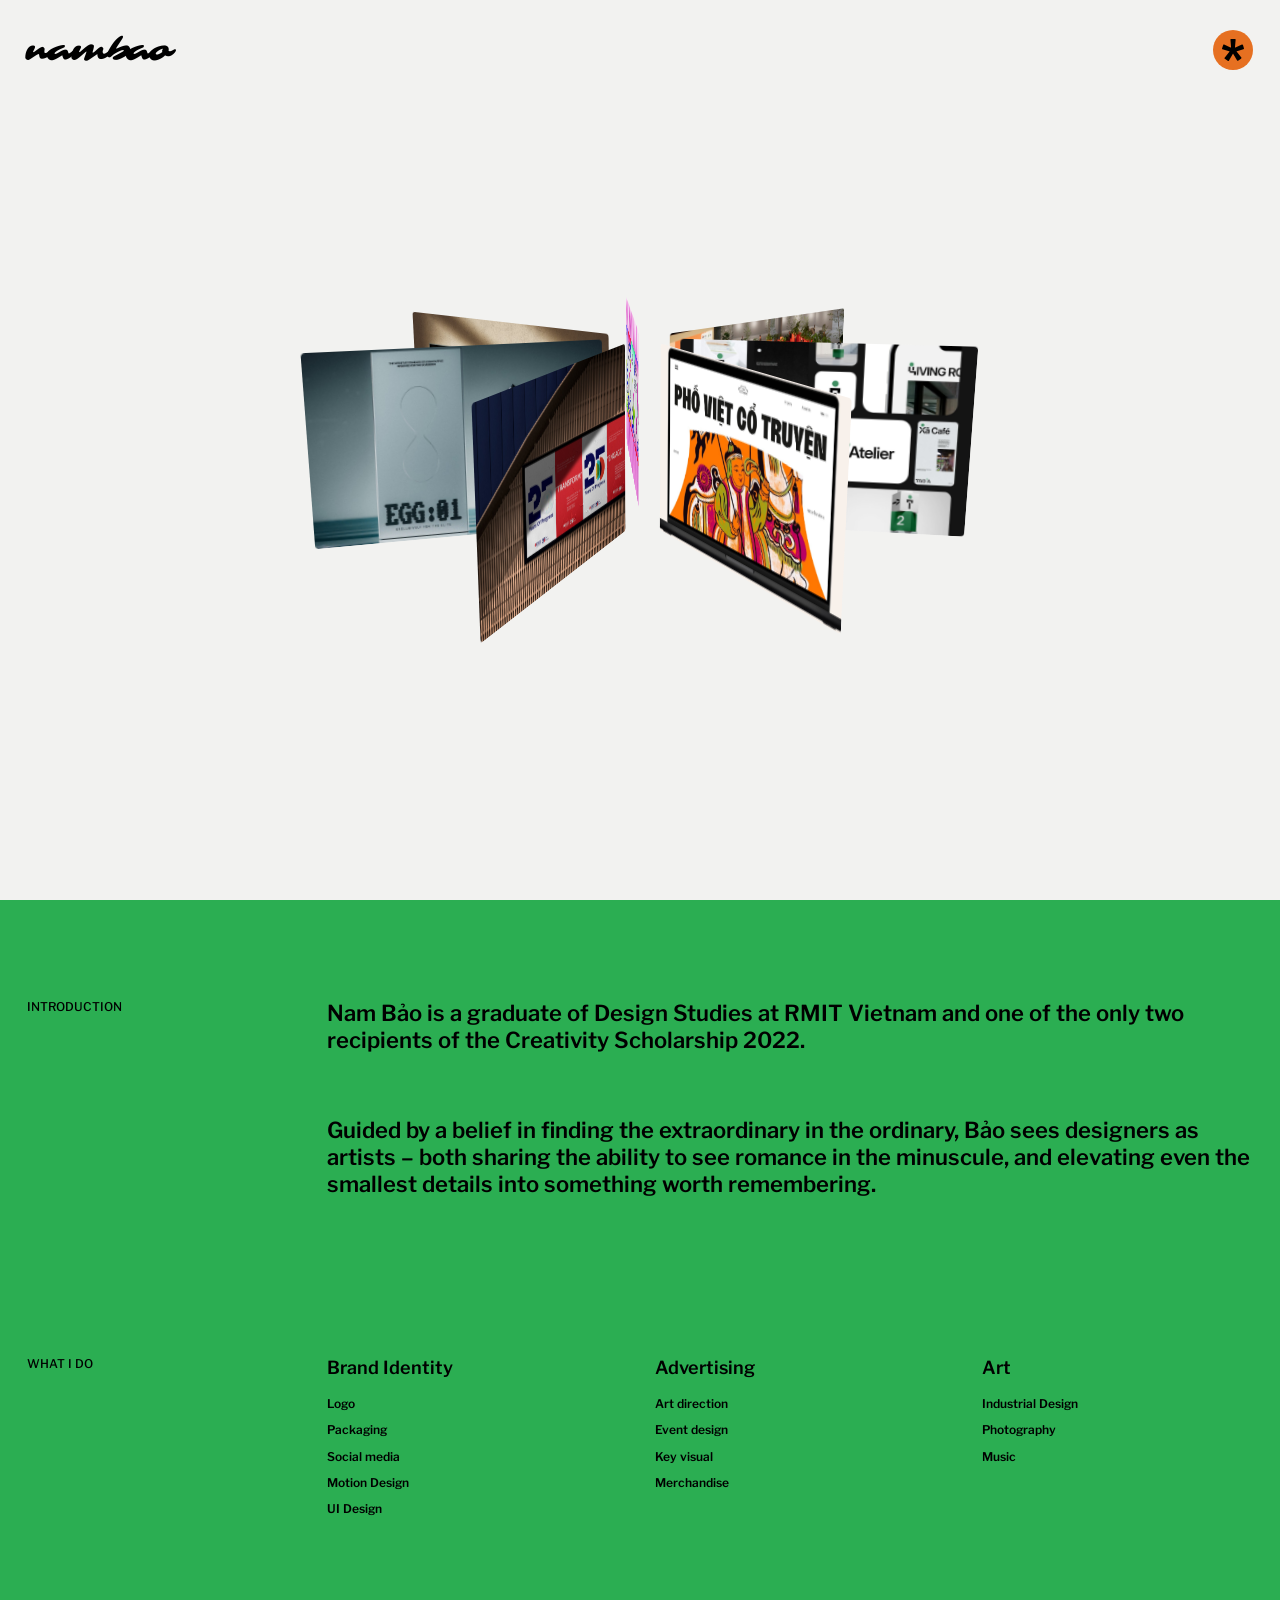
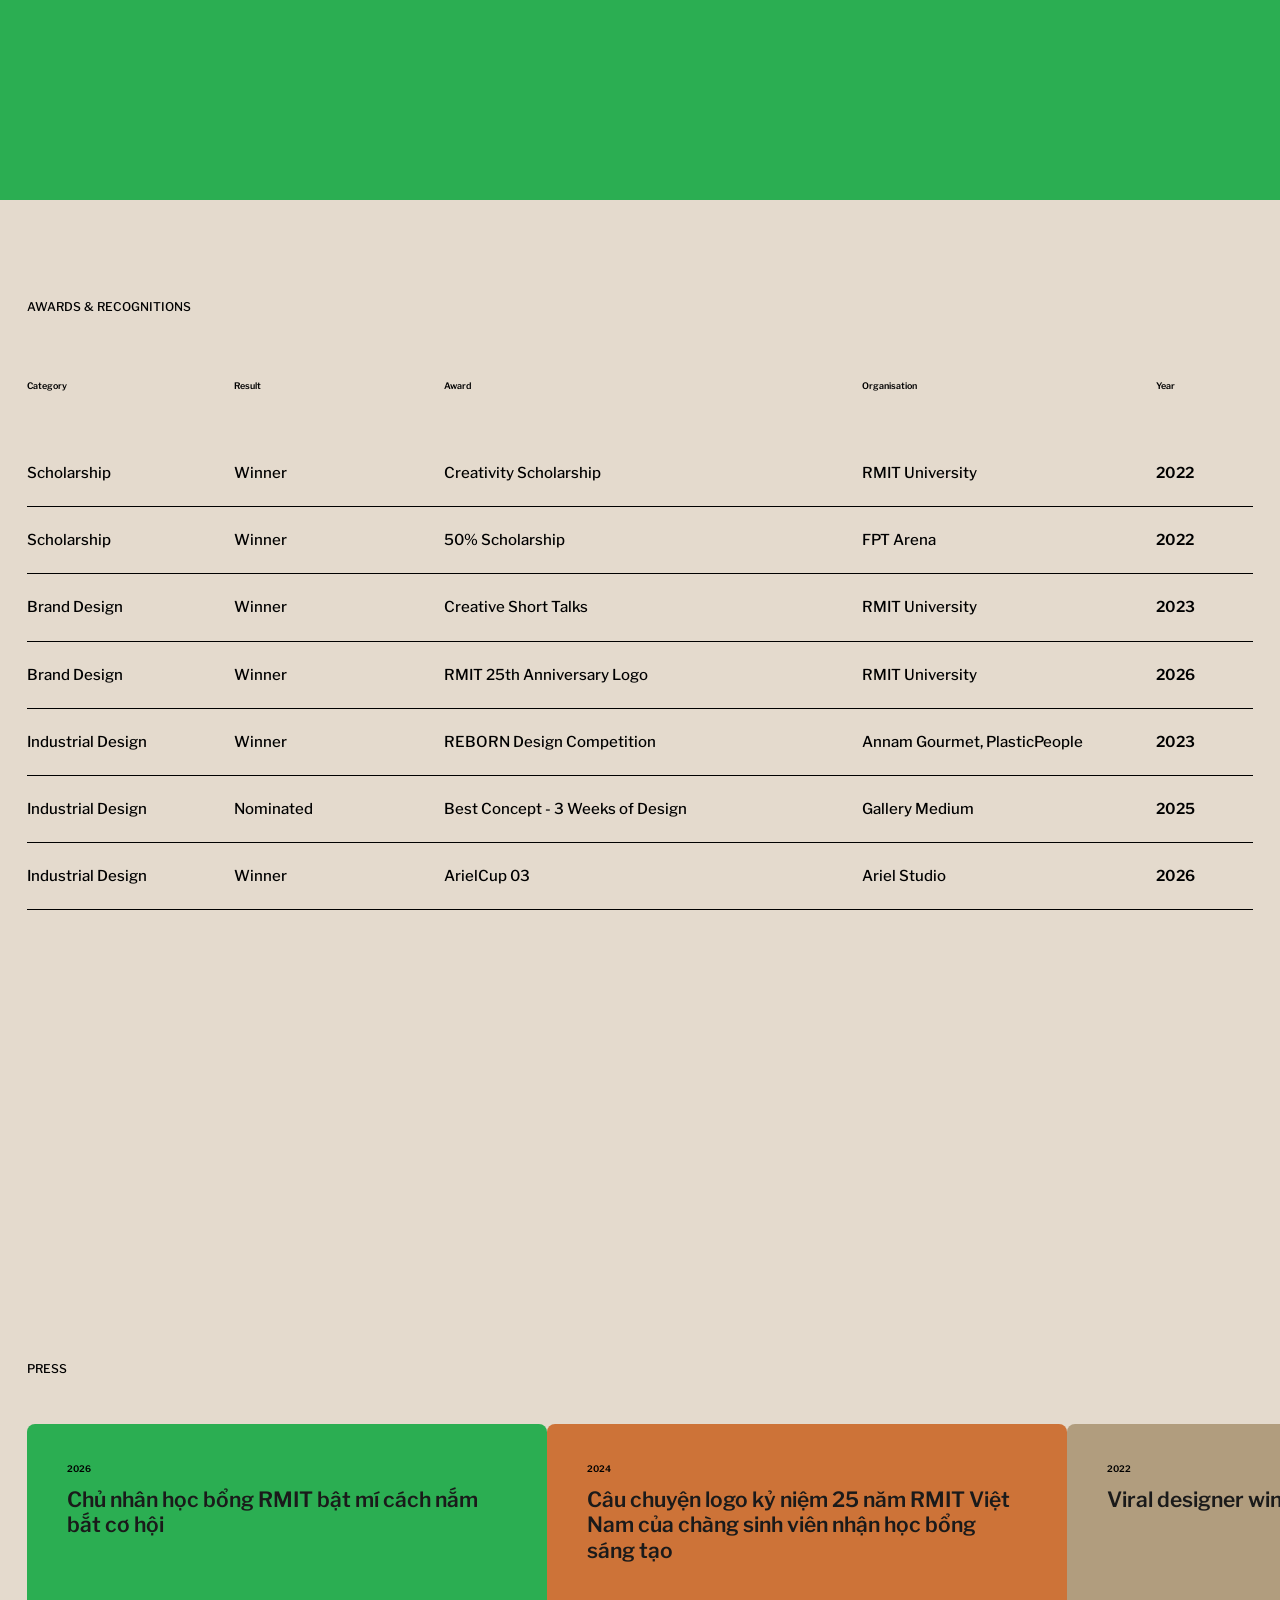
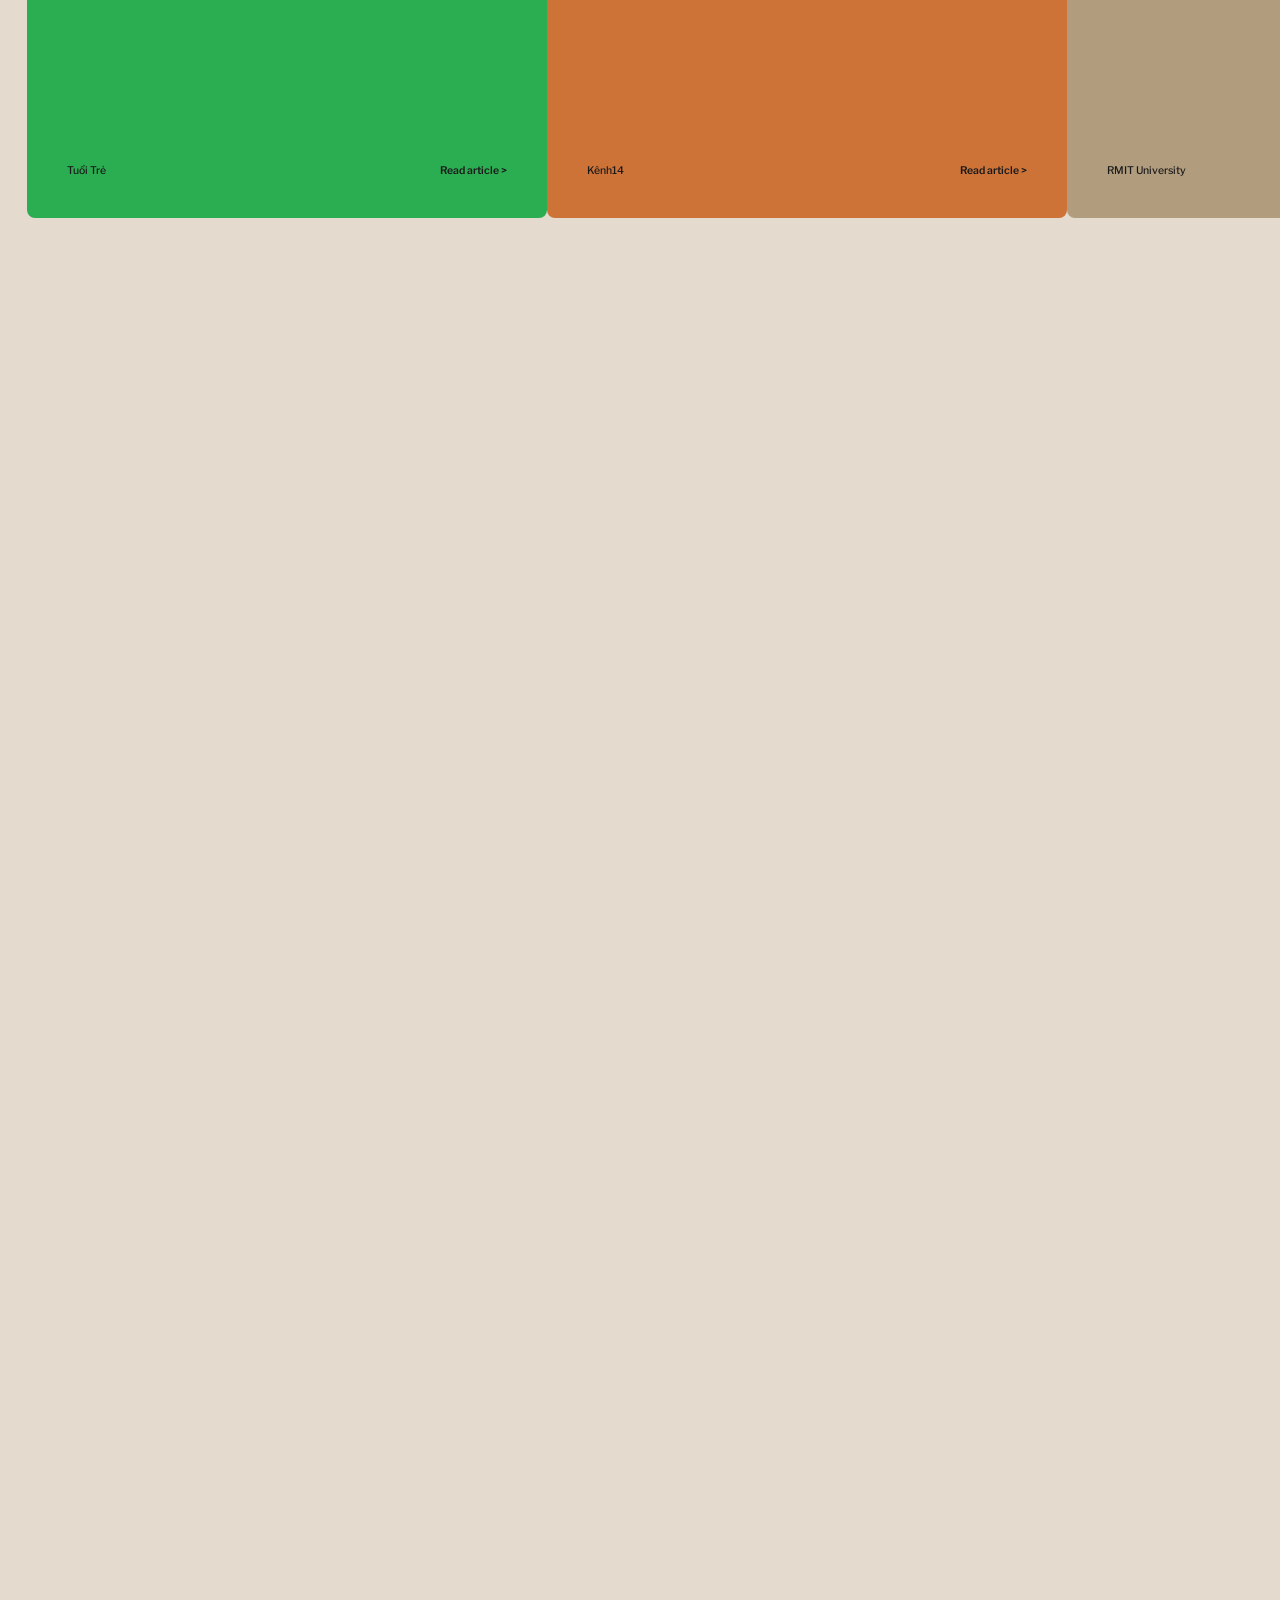
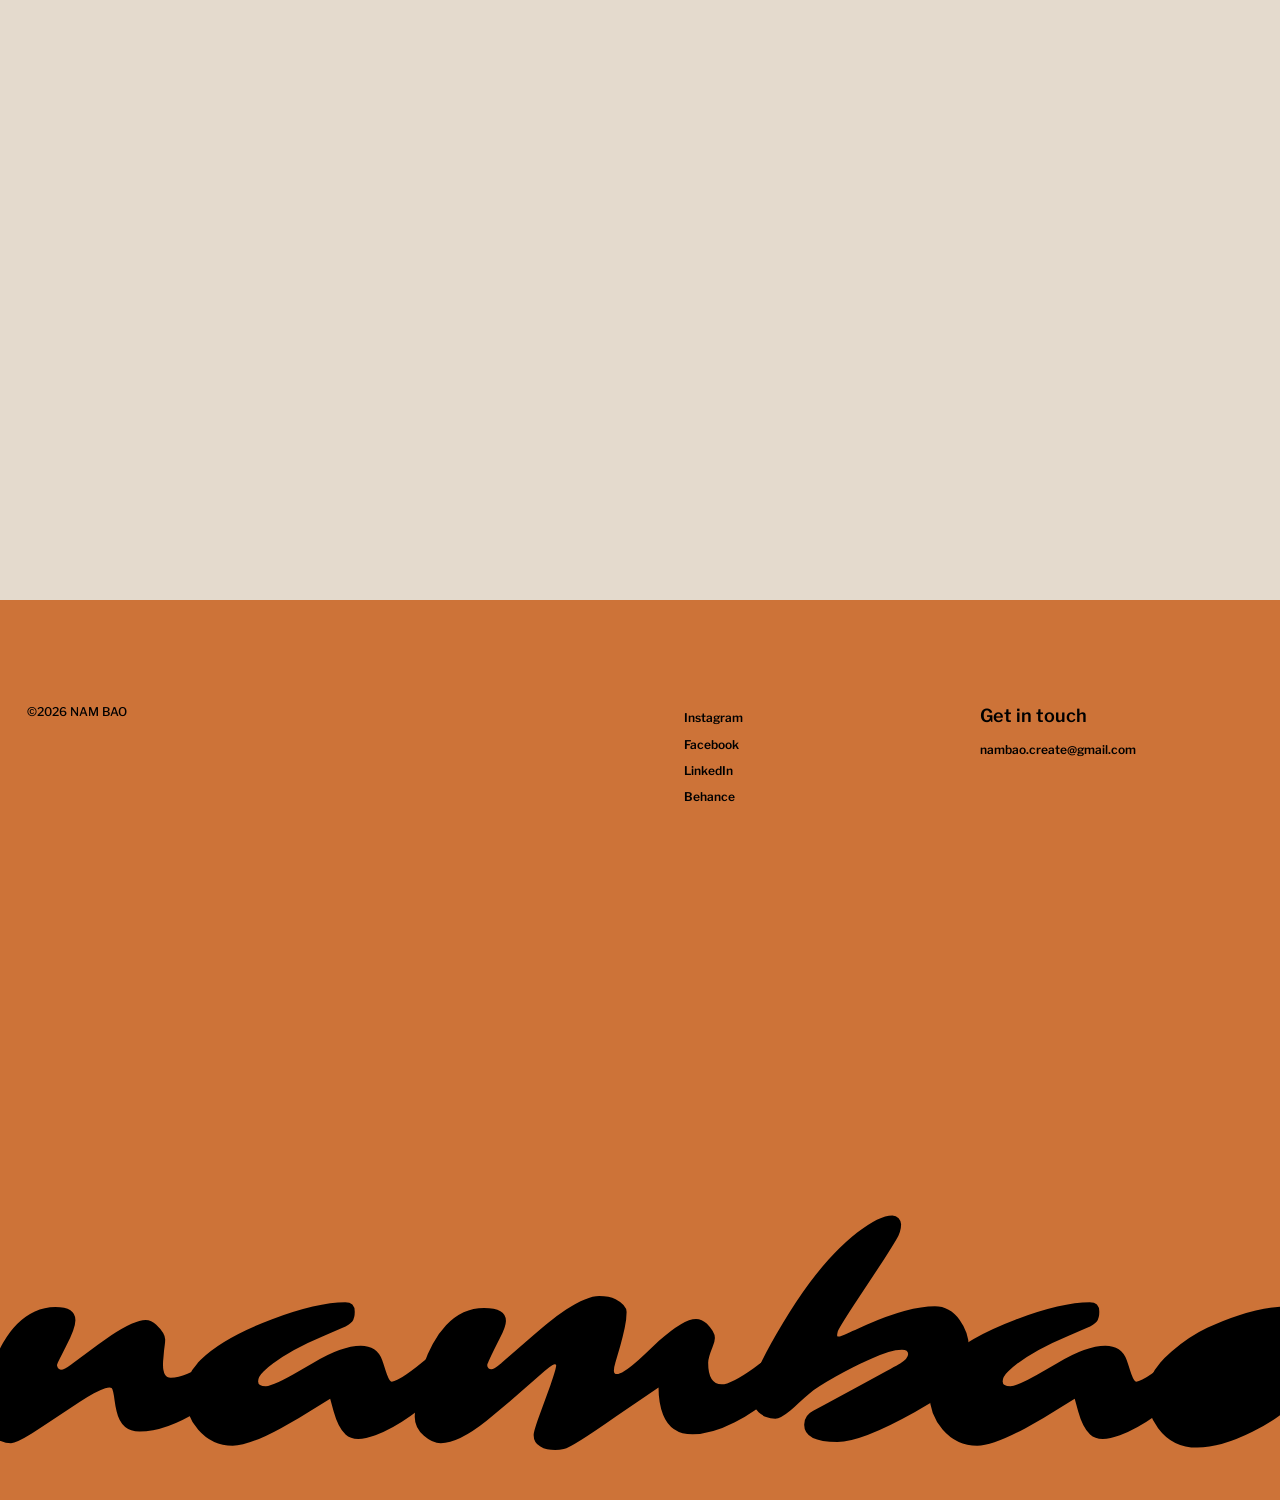
==== commit bec77586: "Work v7 theo Figma Frame 28, nav ve cuong ve, logo footer viet tay - /work: muc luc theo tagline du " ====
--- a/index.html
+++ b/index.html
@@ -281,24 +281,37 @@
     </div>
     <p class="footer-logo footer-draw" aria-hidden="true">
             <svg class="footer-logo-svg" viewBox="0 0 9382.8 2048" aria-hidden="true" focusable="false">
-        <g class="fl-letter" style="--dd:0.00s;--dur:0.39s">
-          <path pathLength="1" d="M1113.0,1123.0 Q1113.0,1214.0 1166.0,1214.0 Q1296.0,1214.0 1504.0,1038.0 L1531.0,1015.0 Q1612.0,961.0 1662.5,961.0 Q1713.0,961.0 1726.5,976.0 Q1740.0,991.0 1740.0,1024.0 Q1740.0,1098.0 1665.0,1181.0 Q1553.0,1317.0 1358.0,1439.0 Q1132.0,1581.0 953.0,1581.0 Q828.0,1581.0 796.0,1442.0 Q787.0,1406.0 783.0,1373.0 Q773.0,1293.0 762.0,1284.0 Q751.0,1275.0 718.5,1285.5 Q686.0,1296.0 641.5,1320.5 Q597.0,1345.0 543.0,1380.0 Q257.0,1570.0 214.0,1597.0 Q111.0,1661.0 75.0,1661.0 Q39.0,1661.0 4.5,1646.0 Q-30.0,1631.0 -56.0,1608.0 Q-110.0,1557.0 -110.0,1504.0 Q-110.0,1201.0 22.0,974.0 Q110.0,821.0 238.0,762.0 Q303.0,731.0 378.0,731.0 Q515.0,731.0 515.0,821.0 Q515.0,876.0 450.0,1001.0 L420.0,1060.0 Q388.0,1121.0 389.0,1129.0 Q395.0,1159.0 416.0,1159.0 Q439.0,1159.0 484.0,1125.0 L668.0,988.0 L760.0,924.0 Q919.0,820.0 994.0,820.0 Q1034.0,820.0 1067.0,852.0 Q1128.0,910.0 1128.0,953.0 Q1128.0,967.0 1125.5,987.0 Q1123.0,1007.0 1120.0,1030.0 L1116.0,1077.0 Q1113.0,1101.0 1113.0,1123.0 Z"/>
-        </g>
-        <g class="fl-letter" style="--dd:0.39s;--dur:0.46s">
-          <path pathLength="1" d="M3206.6,909.0 Q3238.6,909.0 3238.6,963.0 Q3238.6,1056.0 3108.6,1204.0 L3051.6,1262.0 Q2792.6,1521.0 2563.6,1607.0 Q2421.6,1660.0 2359.6,1602.0 Q2308.6,1553.0 2278.6,1444.0 L2254.6,1357.0 L2041.6,1488.0 L1918.6,1558.0 Q1698.6,1678.0 1588.6,1678.0 Q1447.6,1678.0 1353.6,1569.0 Q1263.6,1466.0 1263.6,1330.0 Q1263.6,1196.0 1370.6,1091.0 Q1523.6,941.0 1853.6,816.0 Q2165.6,699.0 2357.6,699.0 Q2422.6,699.0 2422.6,763.0 Q2422.6,807.0 2405.6,829.0 Q2388.6,851.0 2335.6,874.0 L2209.6,928.0 Q1929.6,1045.0 1799.6,1171.0 Q1762.6,1206.0 1762.6,1239.0 Q1762.6,1272.0 1815.6,1272.0 Q1867.6,1272.0 2057.6,1160.0 L2140.6,1111.0 Q2333.6,995.0 2463.6,995.0 Q2573.6,995.0 2609.6,1092.0 Q2618.6,1118.0 2626.6,1144.5 Q2634.6,1171.0 2642.6,1192.0 Q2660.6,1241.0 2675.1,1241.0 Q2689.6,1241.0 2716.6,1226.5 Q2743.6,1212.0 2776.1,1189.5 Q2808.6,1167.0 2843.6,1140.0 L2964.6,1043.0 Q3125.6,909.0 3206.6,909.0 Z"/>
-        </g>
-        <g class="fl-letter" style="--dd:0.85s;--dur:0.62s">
-          <path pathLength="1" d="M4836.1,1112.0 Q4836.1,1259.0 4928.1,1259.0 Q4992.1,1259.0 5149.1,1147.0 Q5291.1,1042.0 5318.1,1015.0 Q5380.1,963.0 5448.1,963.0 Q5477.1,963.0 5497.6,982.5 Q5518.1,1002.0 5518.1,1041.0 Q5518.1,1080.0 5499.1,1112.0 Q5480.1,1144.0 5450.6,1178.0 Q5421.1,1212.0 5377.6,1254.0 Q5334.1,1296.0 5278.1,1342.5 Q5222.1,1389.0 5155.6,1435.0 Q5089.1,1481.0 5018.1,1518.0 Q4858.1,1600.0 4729.1,1600.0 Q4581.1,1600.0 4528.1,1466.0 Q4497.1,1389.0 4497.1,1281.0 L4206.1,1478.0 Q3907.1,1688.0 3850.1,1701.0 Q3821.1,1708.0 3791.6,1708.0 Q3762.1,1708.0 3736.1,1702.5 Q3710.1,1697.0 3690.1,1684.0 Q3644.1,1657.0 3644.1,1604.0 Q3644.1,1583.0 3672.1,1502.0 L3758.1,1266.0 Q3798.1,1152.0 3798.1,1129.0 Q3798.1,1121.0 3788.1,1121.0 Q3778.1,1121.0 3751.1,1142.0 Q3724.1,1163.0 3686.1,1196.0 L3448.1,1404.0 L3323.1,1508.0 Q3131.1,1661.0 3010.1,1661.0 Q2953.1,1661.0 2895.1,1610.0 Q2832.1,1556.0 2832.1,1480.0 Q2832.1,1404.0 2846.6,1314.0 Q2861.1,1224.0 2888.1,1140.5 Q2915.1,1057.0 2955.1,983.5 Q2995.1,910.0 3046.1,856.0 Q3156.1,738.0 3305.6,738.0 Q3455.1,738.0 3455.1,826.0 Q3455.1,864.0 3414.1,942.0 Q3327.1,1114.0 3327.1,1127.5 Q3327.1,1141.0 3335.6,1148.5 Q3344.1,1156.0 3354.1,1156.0 Q3375.1,1156.0 3414.1,1122.0 Q3671.1,897.0 3737.6,843.0 Q3804.1,789.0 3866.1,748.0 Q4008.1,655.0 4092.1,655.0 Q4161.1,655.0 4204.1,677.0 Q4279.1,716.0 4279.1,765.0 Q4279.1,814.0 4265.6,876.0 Q4252.1,938.0 4236.1,996.0 L4206.1,1098.0 Q4192.1,1142.0 4192.1,1165.5 Q4192.1,1189.0 4212.1,1189.0 Q4260.1,1189.0 4403.1,1053.0 L4500.1,962.0 Q4667.1,812.0 4753.1,812.0 Q4794.1,812.0 4826.1,844.0 Q4882.1,900.0 4882.1,942.0 Q4882.1,965.0 4866.1,1004.0 Q4836.1,1077.0 4836.1,1112.0 Z"/>
-        </g>
-        <g class="fl-letter" style="--dd:1.47s;--dur:0.49s">
-          <path pathLength="1" d="M5707.7,1206.0 Q5578.7,1279.0 5532.2,1317.5 Q5485.7,1356.0 5456.2,1385.0 Q5426.7,1414.0 5397.7,1438.0 Q5329.7,1494.0 5294.7,1494.0 Q5259.7,1494.0 5231.7,1482.5 Q5203.7,1471.0 5180.7,1450.0 Q5126.7,1399.0 5126.7,1329.0 Q5126.7,1205.0 5345.7,842.0 Q5439.7,686.0 5527.7,567.5 Q5615.7,449.0 5696.7,365.5 Q5777.7,282.0 5851.7,224.0 Q6003.7,105.0 6093.7,105.0 Q6119.7,105.0 6136.7,124.0 Q6153.7,143.0 6153.7,165.0 Q6153.7,215.0 6122.2,268.5 Q6090.7,322.0 6038.7,403.0 L5825.7,726.0 Q5725.7,880.0 5721.2,898.5 Q5716.7,917.0 5716.7,925.0 Q5716.7,933.0 5727.7,933.0 Q5738.7,933.0 5789.7,910.0 Q5789.7,910.0 5917.7,852.0 Q6206.7,726.0 6384.7,726.0 Q6485.7,726.0 6553.7,819.0 Q6616.7,906.0 6616.7,1007.0 Q6616.7,1108.0 6585.7,1181.0 Q6554.7,1254.0 6494.2,1296.0 Q6433.7,1338.0 6373.7,1374.0 L6245.7,1450.0 Q5882.7,1653.0 5718.7,1653.0 Q5491.7,1653.0 5491.7,1535.0 Q5491.7,1471.0 5553.7,1440.0 Q6124.7,1131.0 6149.7,1115.0 Q6201.7,1082.0 6201.7,1052.0 Q6201.7,1022.0 6159.7,1022.0 Q6117.7,1022.0 6067.7,1038.0 Q6017.7,1054.0 5957.7,1080.0 Q5897.7,1106.0 5832.7,1139.0 Q5767.7,1172.0 5707.7,1206.0 Z"/>
-        </g>
-        <g class="fl-letter" style="--dd:1.96s;--dur:0.46s">
-          <path pathLength="1" d="M8291.2,909.0 Q8323.2,909.0 8323.2,963.0 Q8323.2,1056.0 8193.2,1204.0 L8136.2,1262.0 Q7877.2,1521.0 7648.2,1607.0 Q7506.2,1660.0 7444.2,1602.0 Q7393.2,1553.0 7363.2,1444.0 L7339.2,1357.0 L7126.2,1488.0 L7003.2,1558.0 Q6783.2,1678.0 6673.2,1678.0 Q6532.2,1678.0 6438.2,1569.0 Q6348.2,1466.0 6348.2,1330.0 Q6348.2,1196.0 6455.2,1091.0 Q6608.2,941.0 6938.2,816.0 Q7250.2,699.0 7442.2,699.0 Q7507.2,699.0 7507.2,763.0 Q7507.2,807.0 7490.2,829.0 Q7473.2,851.0 7420.2,874.0 L7294.2,928.0 Q7014.2,1045.0 6884.2,1171.0 Q6847.2,1206.0 6847.2,1239.0 Q6847.2,1272.0 6900.2,1272.0 Q6952.2,1272.0 7142.2,1160.0 L7225.2,1111.0 Q7418.2,995.0 7548.2,995.0 Q7658.2,995.0 7694.2,1092.0 Q7703.2,1118.0 7711.2,1144.5 Q7719.2,1171.0 7727.2,1192.0 Q7745.2,1241.0 7759.7,1241.0 Q7774.2,1241.0 7801.2,1226.5 Q7828.2,1212.0 7860.7,1189.5 Q7893.2,1167.0 7928.2,1140.0 L8049.2,1043.0 Q8210.2,909.0 8291.2,909.0 Z"/>
-        </g>
-        <g class="fl-letter" style="--dd:2.42s;--dur:0.39s">
-          <path pathLength="1" d="M9082.8,1044.0 Q9082.8,1098.0 9174.8,1098.0 Q9242.8,1098.0 9352.8,1032.0 L9432.8,988.0 Q9469.8,967.0 9497.3,967.0 Q9524.8,967.0 9540.8,984.0 Q9556.8,1001.0 9556.8,1031.0 Q9556.8,1061.0 9536.8,1100.5 Q9516.8,1140.0 9481.8,1183.5 Q9446.8,1227.0 9399.8,1269.5 Q9352.8,1312.0 9298.8,1346.0 Q9178.8,1421.0 9075.8,1421.0 Q8966.8,1421.0 8901.8,1384.0 Q8881.8,1372.0 8862.8,1359.0 Q8755.8,1481.0 8552.8,1583.0 Q8336.8,1691.0 8175.8,1691.0 Q8006.8,1691.0 7908.8,1558.0 Q7829.8,1450.0 7829.8,1339.0 Q7829.8,1179.0 8000.8,1034.0 Q8126.8,928.0 8244.3,873.0 Q8361.8,818.0 8456.8,788.0 Q8657.8,725.0 8818.8,725.0 Q8890.8,725.0 8947.3,752.5 Q9003.8,780.0 9030.8,808.0 Q9094.8,871.0 9094.8,969.0 Q9094.8,998.0 9088.8,1014.0 Q9082.8,1030.0 9082.8,1044.0 Z"/>
-          <path pathLength="1" d="M8264.8,1233.0 L8263.8,1236.0 L8263.8,1237.0 Q8263.8,1280.0 8282.8,1293.0 Q8328.8,1321.0 8379.8,1307.5 Q8430.8,1294.0 8476.8,1274.0 Q8590.8,1225.0 8682.8,1150.0 Q8666.8,1118.0 8666.8,1084.0 Q8666.8,1012.0 8729.8,940.0 Q8649.8,940.0 8513.8,1015.0 Q8363.8,1098.0 8288.8,1186.0 Q8264.8,1216.0 8264.8,1233.0 Z"/>
+        <defs>
+          <mask id="fl-pen" maskUnits="userSpaceOnUse" x="-200" y="-200" width="9900" height="2448">
+            <path class="fl-stroke" pathLength="1" style="--dd:0.050s;--dur:0.075s;--ease:cubic-bezier(.45,.05,.4,1)" d="M73.0,1452.0 Q73.4,1449.4 73.8,1446.8 Q74.3,1444.3 74.9,1440.4 Q75.6,1436.6 76.5,1431.5 Q77.4,1426.4 81.2,1418.3 Q84.9,1410.2 91.6,1399.2 Q98.3,1388.2 107.9,1374.3 Q117.5,1360.4 130.0,1343.5 Q142.5,1326.6 151.8,1313.9 Q161.2,1301.3 167.5,1292.8 Q173.8,1284.4 176.9,1280.2 L180.0,1276.0"/>
+            <path class="fl-stroke" pathLength="1" style="--dd:0.195s;--dur:0.369s;--ease:cubic-bezier(.45,.05,.4,1)" d="M415.0,836.0 Q412.1,837.0 409.2,838.0 Q406.4,839.0 402.1,840.5 Q397.8,842.0 392.0,844.0 Q386.2,846.0 378.3,851.6 Q370.4,857.2 360.2,866.5 Q350.1,875.8 337.8,888.6 Q325.5,901.5 311.0,918.0 Q296.5,934.5 283.4,956.0 Q270.2,977.4 258.5,1003.8 Q246.8,1030.3 236.4,1061.7 Q226.0,1093.1 217.0,1129.5 Q208.0,1165.9 201.2,1193.2 Q194.5,1220.4 190.0,1238.6 Q185.5,1256.8 183.2,1265.9 Q181.0,1275.0 182.1,1276.5 Q183.1,1277.9 185.1,1279.8 Q187.2,1281.8 190.3,1284.7 Q193.4,1287.6 197.5,1291.5 Q201.6,1295.4 206.2,1298.5 Q210.8,1301.5 215.8,1303.8 Q220.8,1306.0 226.2,1307.5 Q231.6,1308.9 237.5,1309.5 Q243.4,1310.1 255.6,1308.7 Q267.7,1307.2 286.1,1303.7 Q304.6,1300.2 329.3,1294.7 Q354.0,1289.1 385.0,1281.5 Q416.0,1273.9 443.4,1265.9 Q470.9,1257.9 494.8,1249.6 Q518.8,1241.3 539.2,1232.7 Q559.6,1224.0 576.5,1215.0 Q593.4,1206.0 615.1,1196.9 Q636.9,1187.8 663.5,1178.5 Q690.1,1169.2 721.6,1159.8 Q753.1,1150.5 789.5,1141.0 Q825.9,1131.5 853.1,1124.3 Q880.4,1117.2 898.6,1112.5 Q916.8,1107.8 925.9,1105.4 Q935.0,1103.0 936.2,1110.2 Q937.5,1117.4 939.0,1130.8 Q940.5,1144.3 942.8,1164.4 Q945.0,1184.6 948.0,1211.5 Q951.0,1238.4 953.9,1259.8 Q956.8,1281.2 959.5,1297.2 Q962.2,1313.1 964.9,1323.5 Q967.5,1334.0 970.0,1339.0 Q972.5,1344.0 975.2,1348.2 Q977.9,1352.5 980.8,1356.0 Q983.8,1359.5 987.0,1362.2 Q990.1,1365.0 993.5,1367.0 Q996.9,1369.0 1007.9,1368.7 Q1018.9,1368.4 1037.6,1365.8 Q1056.3,1363.3 1082.7,1358.4 Q1109.0,1353.6 1143.0,1346.5 Q1177.0,1339.4 1204.8,1333.1 Q1232.6,1326.8 1254.2,1321.3 Q1275.7,1315.9 1291.1,1311.3 Q1306.4,1306.8 1315.5,1303.0 Q1324.6,1299.2 1336.2,1293.2 Q1347.8,1287.1 1361.8,1278.8 Q1375.9,1270.4 1392.5,1259.7 Q1409.0,1249.0 1428.0,1236.0 Q1447.0,1223.0 1466.4,1208.5 Q1485.8,1193.9 1505.5,1177.8 Q1525.2,1161.8 1545.3,1144.2 Q1565.5,1126.6 1586.0,1107.5 Q1606.5,1088.4 1621.8,1074.1 Q1637.2,1059.7 1647.5,1050.2 Q1657.8,1040.6 1662.9,1035.8 L1668.0,1031.0"/>
+            <path class="fl-stroke" pathLength="1" style="--dd:0.594s;--dur:0.281s;--ease:cubic-bezier(.45,0,1,1)" d="M2341.6,771.0 Q2319.5,778.6 2297.4,786.2 Q2275.4,793.7 2242.3,805.0 Q2209.2,816.4 2165.1,831.5 Q2121.0,846.6 2083.3,860.1 Q2045.6,873.6 2014.3,885.5 Q1983.1,897.4 1958.3,907.6 Q1933.5,917.9 1915.1,926.5 Q1896.7,935.1 1878.7,944.2 Q1860.6,953.2 1842.8,962.7 Q1825.1,972.1 1807.7,982.0 Q1790.2,991.8 1773.1,1002.0 Q1756.0,1012.2 1741.1,1021.8 Q1726.2,1031.4 1713.5,1040.2 Q1700.8,1049.1 1690.3,1057.3 Q1679.8,1065.5 1671.6,1073.0 Q1663.4,1080.5 1654.5,1093.5 Q1645.5,1106.6 1635.8,1125.2 Q1626.2,1143.7 1615.9,1167.8 Q1605.6,1191.9 1594.6,1221.5 Q1583.6,1251.1 1576.3,1276.2 Q1569.1,1301.4 1565.6,1322.0 Q1562.1,1342.6 1562.3,1358.8 Q1562.6,1374.9 1566.6,1386.5 Q1570.6,1398.1 1574.1,1407.2 Q1577.6,1416.4 1580.6,1423.0 Q1583.6,1429.6 1586.1,1433.8 Q1588.6,1437.9 1590.6,1439.5 Q1592.6,1441.1 1595.4,1442.2 Q1598.2,1443.3 1601.8,1443.8 Q1605.5,1444.4 1610.0,1444.5 Q1614.4,1444.5 1619.6,1444.0 Q1624.8,1443.5 1638.2,1441.1 Q1651.5,1438.7 1672.8,1434.4 Q1694.2,1430.1 1723.7,1423.8 Q1753.1,1417.6 1790.6,1409.5 Q1828.1,1401.4 1862.9,1391.6 Q1897.7,1381.8 1929.8,1370.3 Q1962.0,1358.9 1991.4,1345.8 Q2020.8,1332.8 2047.6,1318.0 Q2074.4,1303.2 2102.2,1290.5 Q2130.1,1277.7 2159.1,1266.9 Q2188.1,1256.1 2218.2,1247.2 Q2248.4,1238.4 2279.6,1231.5 Q2310.8,1224.6 2334.8,1219.7 Q2358.8,1214.7 2375.5,1211.7 Q2392.2,1208.6 2401.6,1207.4 Q2411.0,1206.2 2413.1,1207.0 Q2415.2,1207.8 2416.8,1208.3 Q2418.4,1208.9 2419.4,1209.2 Q2420.5,1209.6 2421.1,1209.8 L2421.6,1210.0"/>
+            <path class="fl-stroke" pathLength="1" style="--dd:0.875s;--dur:0.060s;--ease:linear" d="M2422.6,1211.0 Q2427.0,1222.5 2431.3,1234.0 Q2435.7,1245.5 2442.2,1262.8 Q2448.8,1280.0 2457.6,1303.0 Q2466.4,1326.0 2472.9,1343.2 Q2479.5,1360.5 2483.8,1372.0 Q2488.2,1383.5 2490.4,1389.2 Q2492.6,1395.0 2492.6,1396.0 Q2492.6,1397.0 2492.0,1399.3 Q2491.4,1401.6 2490.1,1406.2 Q2488.8,1410.7 2486.9,1417.6 Q2485.1,1424.4 2482.6,1433.5 Q2480.1,1442.6 2478.2,1449.4 Q2476.4,1456.3 2475.1,1460.8 Q2473.8,1465.4 2473.2,1467.7 L2472.6,1470.0"/>
+            <path class="fl-stroke" pathLength="1" style="--dd:0.935s;--dur:0.118s;--ease:cubic-bezier(0,0,.35,1)" d="M2493.6,1396.0 Q2500.7,1394.9 2507.8,1393.8 Q2514.8,1392.6 2525.4,1390.9 Q2536.0,1389.2 2550.1,1387.0 Q2564.2,1384.8 2580.8,1381.3 Q2597.4,1377.8 2616.4,1373.0 Q2635.5,1368.2 2657.1,1362.2 Q2678.6,1356.2 2702.6,1349.0 Q2726.6,1341.8 2751.8,1330.4 Q2777.0,1319.0 2803.4,1303.5 Q2829.9,1288.0 2857.6,1268.4 Q2885.2,1248.8 2914.1,1225.0 Q2943.0,1201.2 2969.7,1178.1 Q2996.4,1155.0 3020.9,1132.5 Q3045.5,1110.0 3067.9,1088.1 Q3090.4,1066.2 3110.6,1045.0 Q3130.8,1023.8 3146.0,1007.8 Q3161.2,991.9 3171.3,981.2 Q3181.5,970.6 3186.6,965.3 L3191.6,960.0"/>
+            <path class="fl-stroke" pathLength="1" style="--dd:1.083s;--dur:0.113s;--ease:cubic-bezier(.45,.05,.4,1)" d="M3036.1,1450.0 Q3036.6,1446.8 3037.1,1443.6 Q3037.6,1440.4 3038.3,1435.7 Q3039.1,1430.9 3040.1,1424.5 Q3041.1,1418.1 3044.1,1410.1 Q3047.1,1402.1 3052.1,1392.5 Q3057.1,1382.9 3064.1,1371.7 Q3071.1,1360.4 3080.1,1347.5 Q3089.1,1334.6 3095.8,1324.9 Q3102.6,1315.3 3107.1,1308.8 Q3111.6,1302.4 3113.8,1299.2 Q3116.1,1296.0 3116.6,1295.0 Q3117.1,1294.0 3119.4,1284.2 Q3121.8,1274.4 3126.5,1254.8 Q3131.2,1235.3 3138.2,1205.9 Q3145.2,1176.6 3154.6,1137.5 Q3164.0,1098.4 3174.2,1065.3 Q3184.4,1032.3 3195.4,1005.3 Q3206.4,978.4 3218.2,957.6 Q3230.0,936.8 3242.6,922.0 Q3255.2,907.2 3266.8,895.4 Q3278.4,883.5 3288.9,874.5 Q3299.4,865.5 3308.8,859.4 Q3318.2,853.2 3326.6,850.0 Q3335.0,846.8 3341.2,844.3 Q3347.5,841.9 3351.7,840.2 Q3355.9,838.6 3358.0,837.8 L3360.1,837.0"/>
+            <path class="fl-stroke" pathLength="1" style="--dd:1.266s;--dur:0.199s;--ease:cubic-bezier(.45,0,1,1)" d="M3117.1,1295.0 Q3118.8,1296.6 3120.5,1298.2 Q3122.2,1299.9 3124.7,1302.3 Q3127.2,1304.8 3130.6,1308.0 Q3134.0,1311.2 3137.6,1313.7 Q3141.1,1316.2 3144.8,1317.9 Q3148.6,1319.6 3152.6,1320.5 Q3156.5,1321.4 3160.6,1321.5 Q3164.7,1321.6 3176.1,1319.2 Q3187.5,1316.9 3206.1,1312.1 Q3224.7,1307.3 3250.6,1300.0 Q3276.5,1292.8 3309.6,1283.0 Q3342.7,1273.2 3375.6,1259.4 Q3408.4,1245.6 3440.9,1227.7 Q3473.4,1209.7 3505.6,1187.7 Q3537.7,1165.6 3569.6,1139.5 Q3601.5,1113.4 3633.3,1091.5 Q3665.2,1069.5 3697.1,1051.8 Q3729.0,1034.0 3760.8,1020.5 Q3792.7,1006.9 3824.6,997.5 Q3856.5,988.1 3881.7,982.0 Q3906.9,976.0 3925.4,973.2 Q3944.0,970.5 3955.9,971.0 Q3967.8,971.6 3973.1,975.5 Q3978.4,979.4 3982.3,982.3 Q3986.2,985.2 3988.8,987.2 Q3991.5,989.1 3992.8,990.0 Q3994.1,991.0 4065.6,906.5 Q4137.1,822.0 4135.7,822.7 Q4134.3,823.4 4131.5,824.8 Q4128.7,826.1 4124.4,828.2 Q4120.2,830.2 4114.6,833.0 Q4109.0,835.8 4101.8,842.5 Q4094.5,849.1 4085.6,859.7 Q4076.7,870.2 4066.2,884.7 Q4055.7,899.1 4043.6,917.5 Q4031.5,935.9 4022.4,949.6 Q4013.3,963.4 4007.2,972.6 Q4001.2,981.8 3998.1,986.4 L3995.1,991.0"/>
+            <path class="fl-stroke" pathLength="1" style="--dd:1.465s;--dur:0.060s;--ease:linear" d="M3995.1,992.0 Q3995.1,1010.6 3995.1,1029.2 Q3995.1,1047.9 3995.1,1075.8 Q3995.1,1103.8 3995.1,1141.0 Q3995.1,1178.2 3995.1,1206.2 Q3995.1,1234.1 3995.1,1252.8 Q3995.1,1271.4 3995.1,1280.7 L3995.1,1290.0"/>
+            <path class="fl-stroke" pathLength="1" style="--dd:1.525s;--dur:0.067s;--ease:cubic-bezier(0,0,.35,1)" d="M3994.1,1292.0 Q3983.2,1307.5 3972.2,1323.0 Q3961.3,1338.5 3944.9,1361.8 Q3928.5,1385.0 3906.6,1416.0 Q3884.7,1447.0 3867.3,1471.3 Q3850.0,1495.7 3837.2,1513.4 Q3824.4,1531.1 3816.1,1542.1 Q3807.8,1553.1 3804.1,1557.5 Q3800.4,1561.9 3796.7,1565.5 Q3793.0,1569.1 3789.4,1571.9 Q3785.9,1574.7 3782.4,1576.8 Q3779.0,1578.8 3775.6,1580.0 Q3772.2,1581.2 3769.7,1582.2 Q3767.2,1583.1 3765.5,1583.8 Q3763.8,1584.4 3762.9,1584.7 L3762.1,1585.0"/>
+            <path class="fl-stroke" pathLength="1" style="--dd:1.662s;--dur:0.101s;--ease:cubic-bezier(.45,0,1,1)" d="M3995.1,1291.0 Q3997.6,1293.5 4000.1,1296.0 Q4002.6,1298.5 4006.3,1302.2 Q4010.1,1306.0 4015.1,1311.0 Q4020.1,1316.0 4024.9,1319.8 Q4029.8,1323.5 4034.6,1326.0 Q4039.4,1328.5 4044.0,1329.8 Q4048.6,1331.0 4053.1,1331.0 Q4057.6,1331.0 4068.1,1329.2 Q4078.7,1327.4 4095.2,1323.8 Q4111.8,1320.1 4134.4,1314.7 Q4157.0,1309.2 4185.6,1302.0 Q4214.2,1294.8 4239.4,1287.0 Q4264.5,1279.2 4286.1,1270.9 Q4307.7,1262.6 4325.9,1253.8 Q4344.0,1244.9 4358.6,1235.5 Q4373.2,1226.1 4391.5,1216.8 Q4409.9,1207.4 4431.9,1198.1 Q4454.0,1188.8 4479.8,1179.5 Q4505.6,1170.2 4535.1,1161.0 Q4564.6,1151.8 4587.1,1145.2 Q4609.7,1138.5 4625.2,1134.5 Q4640.8,1130.5 4649.4,1129.2 Q4658.0,1127.8 4659.6,1129.0 Q4661.2,1130.2 4662.4,1131.2 Q4663.7,1132.1 4664.5,1132.8 Q4665.3,1133.4 4665.7,1133.7 L4666.1,1134.0"/>
+            <path class="fl-stroke" pathLength="1" style="--dd:1.763s;--dur:0.067s;--ease:cubic-bezier(0,0,.35,1)" d="M4666.1,1134.0 Q4670.6,1122.3 4675.1,1110.6 Q4679.6,1098.9 4686.4,1081.4 Q4693.1,1063.9 4702.1,1040.5 Q4711.1,1017.1 4717.9,999.6 Q4724.6,982.1 4729.1,970.4 Q4733.6,958.7 4735.9,952.9 L4738.1,947.0"/>
+            <path class="fl-stroke" pathLength="1" style="--dd:1.900s;--dur:0.169s;--ease:cubic-bezier(.45,.05,.4,1)" d="M4666.1,1134.0 Q4667.4,1145.9 4668.6,1157.8 Q4669.8,1169.8 4671.7,1187.7 Q4673.6,1205.6 4676.1,1229.5 Q4678.6,1253.4 4681.3,1273.0 Q4684.0,1292.6 4686.9,1307.9 Q4689.9,1323.2 4693.0,1334.2 Q4696.2,1345.2 4699.6,1352.0 Q4703.0,1358.8 4706.9,1364.8 Q4710.8,1370.9 4715.3,1376.2 Q4719.8,1381.6 4724.9,1386.3 Q4730.0,1391.0 4735.6,1395.0 Q4741.2,1399.0 4752.9,1400.5 Q4764.7,1402.1 4782.5,1401.2 Q4800.3,1400.2 4824.2,1396.8 Q4848.1,1393.4 4878.1,1387.5 Q4908.1,1381.6 4933.3,1376.2 Q4958.5,1370.8 4978.9,1365.8 Q4999.4,1360.8 5015.0,1356.2 Q5030.7,1351.6 5041.6,1347.5 Q5052.5,1343.4 5066.4,1336.2 Q5080.3,1328.9 5097.2,1318.6 Q5114.2,1308.3 5134.1,1294.9 Q5154.1,1281.5 5177.1,1265.0 Q5200.1,1248.5 5222.4,1231.5 Q5244.7,1214.4 5266.2,1196.8 Q5287.8,1179.3 5308.6,1161.2 Q5329.5,1143.1 5349.6,1124.5 Q5369.7,1105.9 5384.8,1091.9 Q5399.9,1077.9 5409.9,1068.6 Q5420.0,1059.3 5425.1,1054.7 L5430.1,1050.0"/>
+            <path class="fl-stroke" pathLength="1" style="--dd:2.099s;--dur:0.067s;--ease:cubic-bezier(.45,0,1,1)" d="M5283.7,1322.0 Q5290.6,1311.9 5297.5,1301.8 Q5304.3,1291.8 5314.6,1276.7 Q5325.0,1261.6 5338.7,1241.5 Q5352.4,1221.4 5367.1,1201.8 Q5381.8,1182.2 5397.4,1163.2 Q5412.9,1144.2 5429.4,1125.8 Q5445.8,1107.4 5463.2,1089.5 Q5480.6,1071.6 5493.6,1058.2 Q5506.6,1044.8 5515.3,1035.8 Q5524.0,1026.9 5528.4,1022.5 L5532.7,1018.0"/>
+            <path class="fl-stroke" pathLength="1" style="--dd:2.167s;--dur:0.127s;--ease:linear" d="M5533.7,1017.0 Q5537.1,1002.6 5540.6,988.2 Q5544.0,973.9 5549.1,952.3 Q5554.3,930.8 5561.2,902.0 Q5568.1,873.2 5574.2,850.0 Q5580.3,826.8 5585.6,809.0 Q5590.9,791.2 5595.4,779.0 Q5600.0,766.8 5603.7,760.0 Q5607.4,753.2 5617.4,738.5 Q5627.3,723.9 5643.5,701.3 Q5659.6,678.8 5681.9,648.3 Q5704.2,617.9 5732.7,579.5 Q5761.2,541.1 5789.7,504.7 Q5818.2,468.3 5846.7,433.9 Q5875.2,399.4 5903.7,366.9 Q5932.2,334.5 5960.7,304.0 Q5989.2,273.5 6010.6,250.7 Q6032.0,227.8 6046.2,212.5 Q6060.4,197.2 6067.5,189.6 L6074.7,182.0"/>
+            <path class="fl-stroke" pathLength="1" style="--dd:2.293s;--dur:0.417s;--ease:cubic-bezier(0,0,.35,1)" d="M6074.7,182.0 Q6060.4,197.2 6046.2,212.5 Q6032.0,227.8 6010.6,250.7 Q5989.2,273.5 5960.7,304.0 Q5932.2,334.5 5903.7,366.9 Q5875.2,399.4 5846.7,433.9 Q5818.2,468.3 5789.7,504.7 Q5761.2,541.1 5732.7,579.5 Q5704.2,617.9 5681.9,648.3 Q5659.6,678.8 5643.5,701.3 Q5627.3,723.9 5617.4,738.5 Q5607.4,753.2 5603.7,760.0 Q5600.0,766.8 5595.4,779.0 Q5590.9,791.2 5585.6,809.0 Q5580.3,826.8 5574.2,850.0 Q5568.1,873.2 5561.2,902.0 Q5554.3,930.8 5549.1,952.3 Q5544.0,973.9 5540.6,988.2 Q5537.1,1002.6 5535.4,1009.8 Q5533.7,1017.0 5535.4,1019.0 Q5537.1,1020.9 5540.5,1023.8 Q5543.8,1026.8 5548.9,1031.2 Q5554.0,1035.6 5560.7,1041.5 Q5567.4,1047.4 5579.8,1050.3 Q5592.1,1053.2 5610.1,1053.2 Q5628.0,1053.1 5651.6,1050.0 Q5675.1,1047.0 5704.2,1041.0 Q5733.3,1035.0 5761.9,1027.8 Q5790.4,1020.6 5818.4,1012.2 Q5846.4,1003.9 5873.9,994.3 Q5901.3,984.8 5928.2,974.0 Q5955.1,963.2 5984.1,953.9 Q6013.1,944.6 6044.3,936.7 Q6075.5,928.7 6108.9,922.2 Q6142.2,915.6 6177.7,910.5 Q6213.2,905.4 6240.7,902.0 Q6268.2,898.6 6287.7,897.0 Q6307.2,895.4 6318.7,895.5 Q6330.2,895.6 6333.7,897.5 Q6337.2,899.4 6341.0,904.6 Q6344.8,909.8 6349.0,918.3 Q6353.1,926.9 6357.6,938.8 Q6362.0,950.8 6366.7,966.0 Q6371.4,981.2 6373.4,997.5 Q6375.3,1013.9 6374.4,1031.3 Q6373.4,1048.8 6369.6,1067.3 Q6365.8,1085.9 6359.2,1105.5 Q6352.6,1125.1 6345.8,1141.5 Q6338.9,1157.9 6331.9,1171.1 Q6324.8,1184.3 6317.5,1194.2 Q6310.2,1204.2 6302.7,1211.0 Q6295.2,1217.8 6273.8,1231.2 Q6252.3,1244.5 6216.9,1264.5 Q6181.4,1284.5 6132.0,1311.2 Q6082.6,1337.8 6019.2,1371.0 Q5955.8,1404.2 5906.3,1430.0 Q5856.8,1455.7 5821.2,1473.9 Q5785.6,1492.1 5763.9,1502.8 Q5742.1,1513.4 5734.2,1516.5 Q5726.3,1519.6 5716.9,1522.1 Q5707.4,1524.6 5696.4,1526.5 Q5685.4,1528.4 5672.9,1529.7 Q5660.3,1530.9 5646.2,1531.5 Q5632.1,1532.1 5621.5,1532.6 Q5610.9,1533.1 5603.9,1533.4 Q5596.8,1533.7 5593.2,1533.8 L5589.7,1534.0"/>
+            <path class="fl-stroke" pathLength="1" style="--dd:2.740s;--dur:0.281s;--ease:cubic-bezier(.45,0,1,1)" d="M7426.2,771.0 Q7404.1,778.6 7382.1,786.2 Q7360.0,793.7 7326.9,805.0 Q7293.8,816.4 7249.7,831.5 Q7205.6,846.6 7167.9,860.1 Q7130.2,873.6 7098.9,885.5 Q7067.7,897.4 7042.9,907.6 Q7018.1,917.9 6999.7,926.5 Q6981.3,935.1 6963.2,944.2 Q6945.2,953.2 6927.4,962.7 Q6909.7,972.1 6892.2,982.0 Q6874.8,991.8 6857.7,1002.0 Q6840.6,1012.2 6825.7,1021.8 Q6810.8,1031.4 6798.1,1040.2 Q6785.4,1049.1 6774.9,1057.3 Q6764.4,1065.5 6756.2,1073.0 Q6748.0,1080.5 6739.1,1093.5 Q6730.1,1106.6 6720.5,1125.2 Q6710.8,1143.7 6700.5,1167.8 Q6690.2,1191.9 6679.2,1221.5 Q6668.2,1251.1 6660.9,1276.2 Q6653.7,1301.4 6650.2,1322.0 Q6646.7,1342.6 6646.9,1358.8 Q6647.2,1374.9 6651.2,1386.5 Q6655.2,1398.1 6658.7,1407.2 Q6662.2,1416.4 6665.2,1423.0 Q6668.2,1429.6 6670.7,1433.8 Q6673.2,1437.9 6675.2,1439.5 Q6677.2,1441.1 6680.0,1442.2 Q6682.8,1443.3 6686.5,1443.8 Q6690.1,1444.4 6694.6,1444.5 Q6699.0,1444.5 6704.2,1444.0 Q6709.4,1443.5 6722.8,1441.1 Q6736.1,1438.7 6757.5,1434.4 Q6778.8,1430.1 6808.2,1423.8 Q6837.7,1417.6 6875.2,1409.5 Q6912.7,1401.4 6947.5,1391.6 Q6982.3,1381.8 7014.5,1370.3 Q7046.6,1358.9 7076.0,1345.8 Q7105.4,1332.8 7132.2,1318.0 Q7159.0,1303.2 7186.9,1290.5 Q7214.7,1277.7 7243.7,1266.9 Q7272.7,1256.1 7302.9,1247.2 Q7333.0,1238.4 7364.2,1231.5 Q7395.4,1224.6 7419.4,1219.7 Q7443.4,1214.7 7460.1,1211.7 Q7476.8,1208.6 7486.2,1207.4 Q7495.6,1206.2 7497.7,1207.0 Q7499.8,1207.8 7501.4,1208.3 Q7503.0,1208.9 7504.1,1209.2 Q7505.1,1209.6 7505.6,1209.8 L7506.2,1210.0"/>
+            <path class="fl-stroke" pathLength="1" style="--dd:3.021s;--dur:0.060s;--ease:linear" d="M7507.2,1211.0 Q7511.6,1222.5 7516.0,1234.0 Q7520.3,1245.5 7526.9,1262.8 Q7533.4,1280.0 7542.2,1303.0 Q7551.0,1326.0 7557.6,1343.2 Q7564.1,1360.5 7568.5,1372.0 Q7572.8,1383.5 7575.0,1389.2 Q7577.2,1395.0 7577.2,1396.0 Q7577.2,1397.0 7576.6,1399.3 Q7576.0,1401.6 7574.7,1406.2 Q7573.4,1410.7 7571.5,1417.6 Q7569.7,1424.4 7567.2,1433.5 Q7564.7,1442.6 7562.9,1449.4 Q7561.0,1456.3 7559.7,1460.8 Q7558.4,1465.4 7557.8,1467.7 L7557.2,1470.0"/>
+            <path class="fl-stroke" pathLength="1" style="--dd:3.081s;--dur:0.118s;--ease:cubic-bezier(0,0,.35,1)" d="M7578.2,1396.0 Q7585.3,1394.9 7592.4,1393.8 Q7599.4,1392.6 7610.0,1390.9 Q7620.6,1389.2 7634.7,1387.0 Q7648.8,1384.8 7665.4,1381.3 Q7682.0,1377.8 7701.1,1373.0 Q7720.1,1368.2 7741.6,1362.2 Q7763.2,1356.2 7787.2,1349.0 Q7811.2,1341.8 7836.4,1330.4 Q7861.6,1319.0 7888.1,1303.5 Q7914.5,1288.0 7942.1,1268.4 Q7969.8,1248.8 7998.7,1225.0 Q8027.6,1201.2 8054.3,1178.1 Q8081.0,1155.0 8105.6,1132.5 Q8130.1,1110.0 8152.6,1088.1 Q8175.0,1066.2 8195.2,1045.0 Q8215.4,1023.8 8230.6,1007.8 Q8245.8,991.9 8256.0,981.2 Q8266.1,970.6 8271.2,965.3 L8276.2,960.0"/>
+            <path class="fl-stroke" pathLength="1" style="--dd:3.229s;--dur:0.467s;--ease:cubic-bezier(.45,.05,.4,1)" d="M9494.8,1016.0 Q9494.2,1017.6 9493.5,1019.2 Q9492.9,1020.9 9492.0,1023.3 Q9491.0,1025.8 9489.8,1029.0 Q9488.6,1032.2 9483.8,1038.1 Q9478.9,1043.9 9470.5,1052.2 Q9462.2,1060.6 9450.2,1071.5 Q9438.3,1082.5 9422.8,1096.0 Q9407.3,1109.5 9393.5,1120.8 Q9379.7,1132.2 9367.7,1141.4 Q9355.6,1150.6 9345.2,1157.6 Q9334.9,1164.6 9326.3,1169.5 Q9317.7,1174.4 9308.5,1178.8 Q9299.2,1183.3 9289.3,1187.3 Q9279.4,1191.4 9268.9,1195.1 Q9258.4,1198.8 9247.3,1202.0 Q9236.2,1205.2 9223.4,1208.6 Q9210.5,1211.9 9196.0,1215.3 Q9181.4,1218.8 9165.1,1222.3 Q9148.8,1225.9 9130.8,1229.5 Q9112.8,1233.1 9095.6,1234.8 Q9078.4,1236.6 9062.0,1236.5 Q9045.7,1236.4 9030.2,1234.4 Q9014.6,1232.4 8999.8,1228.5 Q8985.0,1224.6 8972.5,1220.3 Q8959.9,1216.1 8949.5,1211.4 Q8939.0,1206.7 8930.7,1201.6 Q8922.4,1196.5 8916.3,1191.0 Q8910.2,1185.5 8905.6,1181.3 Q8901.0,1177.2 8898.0,1174.5 Q8894.9,1171.8 8893.3,1170.4 Q8891.8,1169.0 8892.2,1166.9 Q8892.7,1164.8 8893.5,1161.6 Q8894.4,1158.4 8895.7,1153.7 Q8897.0,1148.9 8898.8,1142.5 Q8900.6,1136.1 8901.5,1127.5 Q8902.3,1119.0 8902.3,1108.2 Q8902.3,1097.5 8901.5,1084.5 Q8900.6,1071.6 8898.8,1056.5 Q8897.0,1041.4 8893.8,1025.3 Q8890.6,1009.2 8885.8,992.2 Q8881.0,975.1 8874.8,957.0 Q8868.6,939.0 8860.8,920.0 Q8853.0,901.0 8846.4,886.5 Q8839.8,872.1 8834.3,862.2 Q8828.8,852.2 8824.4,846.8 Q8820.0,841.4 8816.8,840.5 Q8813.6,839.6 8805.6,839.4 Q8797.6,839.2 8784.9,839.7 Q8772.2,840.1 8754.8,841.2 Q8737.4,842.2 8715.3,844.0 Q8693.2,845.8 8673.1,848.1 Q8653.0,850.4 8635.0,853.2 Q8616.9,856.1 8600.8,859.5 Q8584.8,863.0 8570.8,867.0 Q8556.8,871.0 8540.0,877.1 Q8523.1,883.2 8503.4,891.4 Q8483.7,899.6 8461.2,909.9 Q8438.7,920.1 8413.3,932.5 Q8387.9,944.9 8364.8,957.2 Q8341.7,969.5 8320.9,981.8 Q8300.1,994.0 8281.5,1006.2 Q8263.0,1018.4 8246.8,1030.5 Q8230.6,1042.6 8217.3,1053.0 Q8204.0,1063.5 8193.7,1072.2 Q8183.4,1081.0 8176.0,1088.0 Q8168.7,1095.1 8164.3,1100.5 Q8159.9,1105.9 8154.4,1116.8 Q8148.9,1127.7 8142.2,1144.2 Q8135.5,1160.6 8127.6,1182.5 Q8119.8,1204.5 8110.8,1232.0 Q8101.8,1259.5 8096.2,1283.3 Q8090.7,1307.2 8088.5,1327.5 Q8086.4,1347.8 8087.7,1364.4 Q8089.0,1381.0 8093.8,1394.0 Q8098.6,1407.0 8104.6,1418.0 Q8110.7,1428.9 8118.1,1437.8 Q8125.6,1446.6 8134.4,1453.4 Q8143.2,1460.2 8153.3,1465.0 Q8163.4,1469.8 8179.6,1471.8 Q8195.7,1473.9 8217.8,1473.3 Q8239.9,1472.8 8268.0,1469.6 Q8296.2,1466.4 8330.3,1460.5 Q8364.4,1454.6 8392.5,1449.3 Q8420.5,1444.0 8442.5,1439.2 Q8464.4,1434.5 8480.2,1430.3 Q8496.0,1426.1 8505.8,1422.5 Q8515.6,1418.9 8526.3,1414.2 Q8537.0,1409.6 8548.8,1404.0 Q8560.6,1398.4 8573.3,1391.8 Q8586.0,1385.1 8599.8,1377.5 Q8613.6,1369.9 8628.0,1361.3 Q8642.4,1352.7 8657.5,1343.2 Q8672.5,1333.6 8688.2,1323.0 Q8703.9,1312.5 8720.3,1301.0 Q8736.7,1289.5 8751.2,1278.7 Q8765.6,1267.9 8778.1,1257.8 Q8790.6,1247.8 8801.2,1238.4 Q8811.7,1229.1 8820.3,1220.5 Q8828.9,1211.9 8836.5,1204.9 Q8844.1,1197.9 8850.7,1192.5 Q8857.2,1187.1 8862.8,1183.3 Q8868.3,1179.6 8872.8,1177.5 Q8877.3,1175.4 8880.6,1173.8 Q8884.0,1172.2 8886.3,1171.2 Q8888.6,1170.1 8889.7,1169.5 Q8890.8,1169.0 8891.3,1168.5 L8891.8,1168.0"/>
+          </mask>
+        </defs>
+        <g class="fl-ink" mask="url(#fl-pen)">
+          <path d="M1113.0,1123.0 Q1113.0,1214.0 1166.0,1214.0 Q1296.0,1214.0 1504.0,1038.0 L1531.0,1015.0 Q1612.0,961.0 1662.5,961.0 Q1713.0,961.0 1726.5,976.0 Q1740.0,991.0 1740.0,1024.0 Q1740.0,1098.0 1665.0,1181.0 Q1553.0,1317.0 1358.0,1439.0 Q1132.0,1581.0 953.0,1581.0 Q828.0,1581.0 796.0,1442.0 Q787.0,1406.0 783.0,1373.0 Q773.0,1293.0 762.0,1284.0 Q751.0,1275.0 718.5,1285.5 Q686.0,1296.0 641.5,1320.5 Q597.0,1345.0 543.0,1380.0 Q257.0,1570.0 214.0,1597.0 Q111.0,1661.0 75.0,1661.0 Q39.0,1661.0 4.5,1646.0 Q-30.0,1631.0 -56.0,1608.0 Q-110.0,1557.0 -110.0,1504.0 Q-110.0,1201.0 22.0,974.0 Q110.0,821.0 238.0,762.0 Q303.0,731.0 378.0,731.0 Q515.0,731.0 515.0,821.0 Q515.0,876.0 450.0,1001.0 L420.0,1060.0 Q388.0,1121.0 389.0,1129.0 Q395.0,1159.0 416.0,1159.0 Q439.0,1159.0 484.0,1125.0 L668.0,988.0 L760.0,924.0 Q919.0,820.0 994.0,820.0 Q1034.0,820.0 1067.0,852.0 Q1128.0,910.0 1128.0,953.0 Q1128.0,967.0 1125.5,987.0 Q1123.0,1007.0 1120.0,1030.0 L1116.0,1077.0 Q1113.0,1101.0 1113.0,1123.0 Z"/>
+          <path d="M3206.6,909.0 Q3238.6,909.0 3238.6,963.0 Q3238.6,1056.0 3108.6,1204.0 L3051.6,1262.0 Q2792.6,1521.0 2563.6,1607.0 Q2421.6,1660.0 2359.6,1602.0 Q2308.6,1553.0 2278.6,1444.0 L2254.6,1357.0 L2041.6,1488.0 L1918.6,1558.0 Q1698.6,1678.0 1588.6,1678.0 Q1447.6,1678.0 1353.6,1569.0 Q1263.6,1466.0 1263.6,1330.0 Q1263.6,1196.0 1370.6,1091.0 Q1523.6,941.0 1853.6,816.0 Q2165.6,699.0 2357.6,699.0 Q2422.6,699.0 2422.6,763.0 Q2422.6,807.0 2405.6,829.0 Q2388.6,851.0 2335.6,874.0 L2209.6,928.0 Q1929.6,1045.0 1799.6,1171.0 Q1762.6,1206.0 1762.6,1239.0 Q1762.6,1272.0 1815.6,1272.0 Q1867.6,1272.0 2057.6,1160.0 L2140.6,1111.0 Q2333.6,995.0 2463.6,995.0 Q2573.6,995.0 2609.6,1092.0 Q2618.6,1118.0 2626.6,1144.5 Q2634.6,1171.0 2642.6,1192.0 Q2660.6,1241.0 2675.1,1241.0 Q2689.6,1241.0 2716.6,1226.5 Q2743.6,1212.0 2776.1,1189.5 Q2808.6,1167.0 2843.6,1140.0 L2964.6,1043.0 Q3125.6,909.0 3206.6,909.0 Z"/>
+          <path d="M4836.1,1112.0 Q4836.1,1259.0 4928.1,1259.0 Q4992.1,1259.0 5149.1,1147.0 Q5291.1,1042.0 5318.1,1015.0 Q5380.1,963.0 5448.1,963.0 Q5477.1,963.0 5497.6,982.5 Q5518.1,1002.0 5518.1,1041.0 Q5518.1,1080.0 5499.1,1112.0 Q5480.1,1144.0 5450.6,1178.0 Q5421.1,1212.0 5377.6,1254.0 Q5334.1,1296.0 5278.1,1342.5 Q5222.1,1389.0 5155.6,1435.0 Q5089.1,1481.0 5018.1,1518.0 Q4858.1,1600.0 4729.1,1600.0 Q4581.1,1600.0 4528.1,1466.0 Q4497.1,1389.0 4497.1,1281.0 L4206.1,1478.0 Q3907.1,1688.0 3850.1,1701.0 Q3821.1,1708.0 3791.6,1708.0 Q3762.1,1708.0 3736.1,1702.5 Q3710.1,1697.0 3690.1,1684.0 Q3644.1,1657.0 3644.1,1604.0 Q3644.1,1583.0 3672.1,1502.0 L3758.1,1266.0 Q3798.1,1152.0 3798.1,1129.0 Q3798.1,1121.0 3788.1,1121.0 Q3778.1,1121.0 3751.1,1142.0 Q3724.1,1163.0 3686.1,1196.0 L3448.1,1404.0 L3323.1,1508.0 Q3131.1,1661.0 3010.1,1661.0 Q2953.1,1661.0 2895.1,1610.0 Q2832.1,1556.0 2832.1,1480.0 Q2832.1,1404.0 2846.6,1314.0 Q2861.1,1224.0 2888.1,1140.5 Q2915.1,1057.0 2955.1,983.5 Q2995.1,910.0 3046.1,856.0 Q3156.1,738.0 3305.6,738.0 Q3455.1,738.0 3455.1,826.0 Q3455.1,864.0 3414.1,942.0 Q3327.1,1114.0 3327.1,1127.5 Q3327.1,1141.0 3335.6,1148.5 Q3344.1,1156.0 3354.1,1156.0 Q3375.1,1156.0 3414.1,1122.0 Q3671.1,897.0 3737.6,843.0 Q3804.1,789.0 3866.1,748.0 Q4008.1,655.0 4092.1,655.0 Q4161.1,655.0 4204.1,677.0 Q4279.1,716.0 4279.1,765.0 Q4279.1,814.0 4265.6,876.0 Q4252.1,938.0 4236.1,996.0 L4206.1,1098.0 Q4192.1,1142.0 4192.1,1165.5 Q4192.1,1189.0 4212.1,1189.0 Q4260.1,1189.0 4403.1,1053.0 L4500.1,962.0 Q4667.1,812.0 4753.1,812.0 Q4794.1,812.0 4826.1,844.0 Q4882.1,900.0 4882.1,942.0 Q4882.1,965.0 4866.1,1004.0 Q4836.1,1077.0 4836.1,1112.0 Z"/>
+          <path d="M5707.7,1206.0 Q5578.7,1279.0 5532.2,1317.5 Q5485.7,1356.0 5456.2,1385.0 Q5426.7,1414.0 5397.7,1438.0 Q5329.7,1494.0 5294.7,1494.0 Q5259.7,1494.0 5231.7,1482.5 Q5203.7,1471.0 5180.7,1450.0 Q5126.7,1399.0 5126.7,1329.0 Q5126.7,1205.0 5345.7,842.0 Q5439.7,686.0 5527.7,567.5 Q5615.7,449.0 5696.7,365.5 Q5777.7,282.0 5851.7,224.0 Q6003.7,105.0 6093.7,105.0 Q6119.7,105.0 6136.7,124.0 Q6153.7,143.0 6153.7,165.0 Q6153.7,215.0 6122.2,268.5 Q6090.7,322.0 6038.7,403.0 L5825.7,726.0 Q5725.7,880.0 5721.2,898.5 Q5716.7,917.0 5716.7,925.0 Q5716.7,933.0 5727.7,933.0 Q5738.7,933.0 5789.7,910.0 Q5789.7,910.0 5917.7,852.0 Q6206.7,726.0 6384.7,726.0 Q6485.7,726.0 6553.7,819.0 Q6616.7,906.0 6616.7,1007.0 Q6616.7,1108.0 6585.7,1181.0 Q6554.7,1254.0 6494.2,1296.0 Q6433.7,1338.0 6373.7,1374.0 L6245.7,1450.0 Q5882.7,1653.0 5718.7,1653.0 Q5491.7,1653.0 5491.7,1535.0 Q5491.7,1471.0 5553.7,1440.0 Q6124.7,1131.0 6149.7,1115.0 Q6201.7,1082.0 6201.7,1052.0 Q6201.7,1022.0 6159.7,1022.0 Q6117.7,1022.0 6067.7,1038.0 Q6017.7,1054.0 5957.7,1080.0 Q5897.7,1106.0 5832.7,1139.0 Q5767.7,1172.0 5707.7,1206.0 Z"/>
+          <path d="M8291.2,909.0 Q8323.2,909.0 8323.2,963.0 Q8323.2,1056.0 8193.2,1204.0 L8136.2,1262.0 Q7877.2,1521.0 7648.2,1607.0 Q7506.2,1660.0 7444.2,1602.0 Q7393.2,1553.0 7363.2,1444.0 L7339.2,1357.0 L7126.2,1488.0 L7003.2,1558.0 Q6783.2,1678.0 6673.2,1678.0 Q6532.2,1678.0 6438.2,1569.0 Q6348.2,1466.0 6348.2,1330.0 Q6348.2,1196.0 6455.2,1091.0 Q6608.2,941.0 6938.2,816.0 Q7250.2,699.0 7442.2,699.0 Q7507.2,699.0 7507.2,763.0 Q7507.2,807.0 7490.2,829.0 Q7473.2,851.0 7420.2,874.0 L7294.2,928.0 Q7014.2,1045.0 6884.2,1171.0 Q6847.2,1206.0 6847.2,1239.0 Q6847.2,1272.0 6900.2,1272.0 Q6952.2,1272.0 7142.2,1160.0 L7225.2,1111.0 Q7418.2,995.0 7548.2,995.0 Q7658.2,995.0 7694.2,1092.0 Q7703.2,1118.0 7711.2,1144.5 Q7719.2,1171.0 7727.2,1192.0 Q7745.2,1241.0 7759.7,1241.0 Q7774.2,1241.0 7801.2,1226.5 Q7828.2,1212.0 7860.7,1189.5 Q7893.2,1167.0 7928.2,1140.0 L8049.2,1043.0 Q8210.2,909.0 8291.2,909.0 Z"/>
+          <path d="M9082.8,1044.0 Q9082.8,1098.0 9174.8,1098.0 Q9242.8,1098.0 9352.8,1032.0 L9432.8,988.0 Q9469.8,967.0 9497.3,967.0 Q9524.8,967.0 9540.8,984.0 Q9556.8,1001.0 9556.8,1031.0 Q9556.8,1061.0 9536.8,1100.5 Q9516.8,1140.0 9481.8,1183.5 Q9446.8,1227.0 9399.8,1269.5 Q9352.8,1312.0 9298.8,1346.0 Q9178.8,1421.0 9075.8,1421.0 Q8966.8,1421.0 8901.8,1384.0 Q8881.8,1372.0 8862.8,1359.0 Q8755.8,1481.0 8552.8,1583.0 Q8336.8,1691.0 8175.8,1691.0 Q8006.8,1691.0 7908.8,1558.0 Q7829.8,1450.0 7829.8,1339.0 Q7829.8,1179.0 8000.8,1034.0 Q8126.8,928.0 8244.3,873.0 Q8361.8,818.0 8456.8,788.0 Q8657.8,725.0 8818.8,725.0 Q8890.8,725.0 8947.3,752.5 Q9003.8,780.0 9030.8,808.0 Q9094.8,871.0 9094.8,969.0 Q9094.8,998.0 9088.8,1014.0 Q9082.8,1030.0 9082.8,1044.0 Z"/>
+          <path d="M8264.8,1233.0 L8263.8,1236.0 L8263.8,1237.0 Q8263.8,1280.0 8282.8,1293.0 Q8328.8,1321.0 8379.8,1307.5 Q8430.8,1294.0 8476.8,1274.0 Q8590.8,1225.0 8682.8,1150.0 Q8666.8,1118.0 8666.8,1084.0 Q8666.8,1012.0 8729.8,940.0 Q8649.8,940.0 8513.8,1015.0 Q8363.8,1098.0 8288.8,1186.0 Q8264.8,1216.0 8264.8,1233.0 Z"/>
         </g>
       </svg>
     </p>
--- a/css/styles.css
+++ b/css/styles.css
@@ -304,37 +304,58 @@
   margin-left: auto;
 }
 
-/* Menu dùng đúng shape SVG gốc trong Figma (node 1734:444):
-   pill CONTACT xanh lá (114.5x36.6, mép phải có tab lồi) và
-   dải vàng (350x36.6, mép trái có rãnh lõm khớp với tab) nên
-   chỗ nối có vết khuyết bán nguyệt đúng như thiết kế. Cục cam
-   chồng lên đầu phải của dải vàng 7px. Chữ Libre Franklin
-   Regular 12px, viết hoa hết. Toàn bộ hiển thị thu còn 75%
-   (SVG giữ nguyên tỉ lệ, chỉ thu kích thước hiển thị). */
+/* Menu v2 (theo ảnh mẫu của Bảo, 11/2026): hai mảnh GÓC VUÔNG,
+   CONTACT nền xanh chanh #CFEB15, WORK / ABOUT / PLAYGROUND nền
+   xám ấm #D9D7CF, đường chia #C4C1B6, chữ đen. Chỗ nối hai mảnh
+   có 2 khấc bán nguyệt (trên và dưới) như cuống vé xé, vẽ bằng
+   mask radial-gradient nên không cần SVG. Cục cam chồng lên đầu
+   phải của thanh xám.
+
+   Motion "rút tờ giấy ra từ cục tròn": cả thanh là một tờ giấy
+   nằm sẵn bên trong cục cam. Mở menu thì tờ giấy trượt ra từ mép
+   trái cục cam (khung .nav-menu chỉ cắt phía PHẢI, nên phần còn
+   nằm trong cục tròn bị che), lúc mới ra hơi bị ép dẹt và nghiêng
+   như giấy rút qua khe, rồi duỗi phẳng và nảy nhẹ khi ra hết.
+   Cục cam co lại một nhịp như đang nhả giấy. Đóng menu thì tờ
+   giấy bị kéo ngược vào cục tròn, nhanh hơn lúc mở. */
 .nav-menu {
   display: flex;
   align-items: center;
   list-style: none;
-  /* REVEAL từ cục tròn: menu mở dần từ mép phải (chỗ tiếp giáp
-     với cục tròn, gọi là tip) sang trái cho tới đủ chiều rộng,
-     giống như menu mọc ra từ cục tròn. Dùng clip-path: lúc ẩn
-     chỉ còn một lát mỏng ở mép phải sát cục tròn, lúc hiện mở
-     hết. KHÔNG fade (không đổi opacity), KHÔNG trượt nguyên
-     khối (không translateX): chữ bên trong đứng yên, chỉ được
-     lộ dần ra từ phải sang trái. */
   visibility: hidden;
-  clip-path: inset(0 0 0 100%);
-  transition: clip-path .35s var(--ease-out), visibility 0s .35s;
+  /* Chỉ cắt mép phải (chỗ cục tròn), ba phía còn lại để thoáng cho
+     tờ giấy nghiêng mà không bị cắt góc. */
+  clip-path: inset(-40px 0 -40px -600px);
+  transition: visibility 0s .4s;
 }
 
 .nav-menu-wrap:hover .nav-menu,
 .nav-menu-wrap.is-menu-open .nav-menu {
   visibility: visible;
-  clip-path: inset(0 0 0 0);
-  transition: clip-path .35s var(--ease-out), visibility 0s;
+  transition: visibility 0s;
 }
 
 .nav-menu li { display: flex; }
+
+/* Tờ giấy: 2 mảnh đi cùng nhau như một tờ (cùng gốc biến đổi ở
+   mép phải, sát cục tròn). Lúc đóng: nằm trong cục tròn. */
+.nav-menu > li {
+  transform-origin: 100% 50%;
+  transform: translateX(352px) scaleY(.62) rotate(-3deg);
+  transition: transform .32s cubic-bezier(.55, 0, .75, .3);
+  will-change: transform;
+}
+/* Mảnh CONTACT co giãn quanh cùng một gốc với cả tờ (mép phải thanh xám). */
+.nav-menu > li:first-child { transform-origin: calc(100% + 263px) 50%; }
+
+.nav-menu-wrap:hover .nav-menu > li,
+.nav-menu-wrap.is-menu-open .nav-menu > li {
+  transform: none;
+  transition: transform .72s cubic-bezier(.2, .9, .25, 1.12);
+}
+/* Mảnh CONTACT ở cuối tờ giấy nên ra sau một chút (giấy bị kéo căng). */
+.nav-menu-wrap:hover .nav-menu > li:first-child,
+.nav-menu-wrap.is-menu-open .nav-menu > li:first-child { transition-delay: .03s; }
 
 .nav-pill {
   display: block;
@@ -350,31 +371,45 @@
   cursor: pointer;
 }
 
-/* Pill CONTACT: đúng file SVG gốc (xanh lá #2BAE52, tab lồi ở
-   mép phải khớp rãnh của dải vàng). Chữ offwhite #f2f2f0. */
+/* Khấc bán nguyệt bán kính 4.6px (~17% chiều cao thanh). */
+.nav-pill--contact,
+.nav-menu-bar { --notch: 4.6px; }
+
+/* Mảnh CONTACT: xanh chanh, góc vuông, khấc ở mép phải. */
 .nav-pill--contact {
-  width: 86px; /* 114.5px thu còn 75% */
-  height: 27.5px; /* 36.6px thu còn 75% */
+  width: 86px;
+  height: 27.5px;
   flex: none;
-  padding: 0;
+  padding: 0 0 0 0;
   display: flex;
   align-items: center;
   justify-content: center;
-  background: url(../assets/nav/menu-contact.svg) no-repeat center / 100% 100%;
-  color: #f2f2f0;
-}
-
-.nav-pill--contact:hover { filter: brightness(1.07); }
-
-/* Dải vàng: đúng file SVG gốc (vàng #CFEB15, rãnh lõm ở mép
-   trái, đường chia dọc giữa các mục). Ba mục nằm đúng vị trí
-   Figma (Work 27px, About 118px, Playground 212px từ mép trái). */
+  background: #cfeb15;
+  color: #000;
+  -webkit-mask:
+    radial-gradient(circle var(--notch) at 100% 0, #0000 97%, #000) top / 100% 51% no-repeat,
+    radial-gradient(circle var(--notch) at 100% 100%, #0000 97%, #000) bottom / 100% 51% no-repeat;
+          mask:
+    radial-gradient(circle var(--notch) at 100% 0, #0000 97%, #000) top / 100% 51% no-repeat,
+    radial-gradient(circle var(--notch) at 100% 100%, #0000 97%, #000) bottom / 100% 51% no-repeat;
+  transition: background-color .25s ease;
+}
+
+.nav-pill--contact:hover { background: #d9f22e; }
+
+/* Thanh xám: góc vuông, khấc ở mép trái khớp với mảnh CONTACT. */
 .nav-menu-bar {
   position: relative;
-  width: 263px; /* 350px thu còn 75% */
-  height: 27.5px; /* 36.6px thu còn 75% */
+  width: 263px;
+  height: 27.5px;
   flex: none;
-  background: url(../assets/nav/menu-bar.svg) no-repeat center / 100% 100%;
+  background: #d9d7cf;
+  -webkit-mask:
+    radial-gradient(circle var(--notch) at 0 0, #0000 97%, #000) top / 100% 51% no-repeat,
+    radial-gradient(circle var(--notch) at 0 100%, #0000 97%, #000) bottom / 100% 51% no-repeat;
+          mask:
+    radial-gradient(circle var(--notch) at 0 0, #0000 97%, #000) top / 100% 51% no-repeat,
+    radial-gradient(circle var(--notch) at 0 100%, #0000 97%, #000) bottom / 100% 51% no-repeat;
 }
 
 .nav-menu-bar .nav-pill {
@@ -385,21 +420,21 @@
   background: none;
 }
 
-.nav-menu-bar .nav-pill--work { left: 20px; } /* 27px thu còn 75% */
-.nav-menu-bar .nav-pill--about { left: 89px; } /* 118px thu còn 75% */
-.nav-menu-bar .nav-pill--playground { left: 159px; } /* 212px thu còn 75% */
+.nav-menu-bar .nav-pill--work { left: 20px; }
+.nav-menu-bar .nav-pill--about { left: 89px; }
+.nav-menu-bar .nav-pill--playground { left: 159px; }
 
 .nav-menu-divider {
   position: absolute;
   top: 50%;
   transform: translateY(-50%);
   width: 1px;
-  height: 20.5px; /* 27.3px thu còn 75% */
-  background: url(../assets/nav/menu-divider.svg) no-repeat center / 100% 100%;
-}
-
-.nav-menu-divider--1 { left: 74px; } /* 99px thu còn 75% */
-.nav-menu-divider--2 { left: 142px; } /* 189px thu còn 75% */
+  height: 20.5px;
+  background: #c4c1b6;
+}
+
+.nav-menu-divider--1 { left: 74px; }
+.nav-menu-divider--2 { left: 142px; }
 
 /* Cục tròn cam: đúng file SVG gốc (Ellipse 1, cam #E67021),
    dấu sao đen 6 cánh đúng file SVG gốc, xoay chậm liên tục
@@ -426,6 +461,11 @@
 }
 
 .nav-ball-rot { display: flex; animation: nav-ball-spin 20s linear infinite; }
+
+/* Cục cam co lại một nhịp lúc nhả tờ giấy menu ra. */
+.nav-menu-wrap:hover .nav-ball,
+.nav-menu-wrap.is-menu-open .nav-ball { animation: nav-ball-gulp .55s cubic-bezier(.3, .7, .4, 1); }
+@keyframes nav-ball-gulp { 0% { transform: scale(1); } 30% { transform: scale(.88, .94); } 65% { transform: scale(1.05); } 100% { transform: scale(1); } }
 
 .nav-ball-star {
   display: block;
@@ -979,50 +1019,57 @@
   overflow: hidden;
 }
 
-/* Logo footer vẽ kiểu Trim Paths (After Effects): logo là SVG inline
-   chứa OUTLINE GỐC của từng chữ font Sarina (7 path: n, a, m, b, a, o;
-   chữ "o" có 2 contour ngoài + lỗ counter), lấy bằng fontTools từ font
-   Sarina, KHÔNG phải centerline hay vẽ lại. Khi cuộn tới footer,
-   observer của main.js thêm .is-visible cho .footer-draw: từng path tự
-   vẽ ra dần theo stroke-dashoffset (Trim Paths), tốc độ theo độ dài
-   outline, tổng ~2.81s. Điểm quan trọng: fill-opacity của từng chữ
-   chạy ĐỒNG BỘ với stroke của chính chữ đó (cùng delay --dd, cùng thời
-   lượng --dur, cùng easing), chữ vẽ tới đâu thì tô tới đó, không tách
-   rời như bản cũ (bản cũ tô sau khi vẽ xong). Nét vẽ đen 20 units, đầu
-   tròn. Không có JS thì logo hiện luôn đầy đủ; giảm chuyển động thì
-   cũng hiện luôn, không chạy vẽ. */
+/* Logo footer viết tay (v3): giữ nguyên OUTLINE GỐC của font Sarina
+   (6 chữ, lấy bằng fontTools), nhưng chữ chỉ hiện ra dưới một MẶT NẠ
+   là nét bút chạy theo đường giữa (centerline) của từng chữ, theo
+   thứ tự viết tự nhiên. Nét bút rộng hơn thân chữ một chút nên tới
+   đâu thì lộ đúng phần chữ ở đó, như mực ra theo đầu bút; hình cuối
+   cùng là logo Sarina y hệt bản gốc (không bị nét đều tay như bản
+   centerline thuần, không phải vẽ viền rồi tô như bản Trim Paths).
+   Nhịp bút (js không cần, số liệu đã ghi sẵn trong từng path):
+   - Tốc độ bút đều ~8000 units/s, thời lượng mỗi nét theo độ dài.
+   - Các nét chạm nhau là một lần đưa bút liền (linear ở giữa, chỉ
+     tăng tốc ở đầu chuỗi và chậm lại ở cuối chuỗi), không khựng.
+   - Nhấc bút giữa các nét rời 0.07s, nghỉ thêm 0.03s giữa các chữ.
+   - Xong nét thì nét mặt nạ nở rộng ra để lấp kín mọi góc nhọn của
+     chữ (mặt nạ chỉ lộ phần chữ có sẵn, nên nở rộng không lem ra ngoài).
+   Script tạo SVG: xem lịch sử commit (build-logo). Không có JS hoặc
+   giảm chuyển động thì logo hiện đủ ngay. */
 .footer-logo-svg {
   display: block;
   height: calc(100vw * 0.2343);
   width: calc(100vw * 0.2343 * 4.5814);
 }
 
-.footer-logo-svg path {
-  fill: #000;
-  stroke: #000;
-  stroke-width: 20;
+.footer-logo-svg .fl-ink path { fill: #000; }
+
+.footer-logo-svg .fl-stroke {
+  fill: none;
+  stroke: #fff;
+  stroke-width: 900;
   stroke-linecap: round;
   stroke-linejoin: round;
 }
 
-.js .footer-logo-svg path {
-  fill-opacity: 0;
-  stroke-dasharray: 1;
-  stroke-dashoffset: 1;
-  transition: stroke-dashoffset var(--dur, 0.5s) cubic-bezier(0.6, 0, 0.3, 1) var(--dd, 0s),
-    fill-opacity var(--dur, 0.5s) cubic-bezier(0.6, 0, 0.3, 1) var(--dd, 0s);
-}
-
-.js .footer-draw.is-visible .footer-logo-svg path {
+.js .footer-logo-svg .fl-stroke {
+  stroke-width: 330;
+  stroke-dasharray: 1 1.02;
+  stroke-dashoffset: 1.01;
+  transition:
+    stroke-dashoffset var(--dur, 0.3s) var(--ease, linear) var(--dd, 0s),
+    stroke-width 0.4s ease calc(var(--dd, 0s) + var(--dur, 0.3s));
+}
+
+.js .footer-draw.is-visible .footer-logo-svg .fl-stroke {
   stroke-dashoffset: 0;
-  fill-opacity: 1;
+  stroke-width: 900;
 }
 
 @media (prefers-reduced-motion: reduce) {
-  .js .footer-logo-svg path {
+  .js .footer-logo-svg .fl-stroke {
     transition: none;
     stroke-dashoffset: 0;
-    fill-opacity: 1;
+    stroke-width: 900;
   }
 }
 
@@ -1159,12 +1206,13 @@
     right: 0;
     transform: scale(.9);
     transform-origin: top right;
-    clip-path: inset(0 0 100% 0);
+    clip-path: inset(0 -600px -600px -600px); /* chỉ cắt phía trên (sát cục tròn) */
   }
+  .nav-menu > li,
+  .nav-menu > li:first-child { transform-origin: 100% 0; transform: translateY(-44px) scaleY(.5) rotate(2deg); }
   .nav-menu-wrap:hover .nav-menu,
   .nav-menu-wrap.is-menu-open .nav-menu {
     transform: scale(.9);
-    clip-path: inset(0 0 0 0);
   }
   .contact-card-flip { height: min(520px, calc(100svh - 120px)); }
   .contact-card--front,
@@ -1187,7 +1235,9 @@
   .roll-letter { transition: none; }
   .nav-ball-rot,
   .nav-ball-star.is-spinning { animation: none; }
-  .nav-menu { transition: none; } /* reveal hiện ngay, không chạy clip-path */
+  .nav-menu,
+  .nav-menu > li { transition: none !important; } /* menu hiện ngay, không chạy motion rút giấy */
+  .nav-menu-wrap:hover .nav-ball { animation: none; }
   .cursor { display: none; }
   /* Tắt ghim, trượt đè và vòng xoay: vòng đứng yên ở trạng
      thái tĩnh, các section xếp chồng bình thường. */
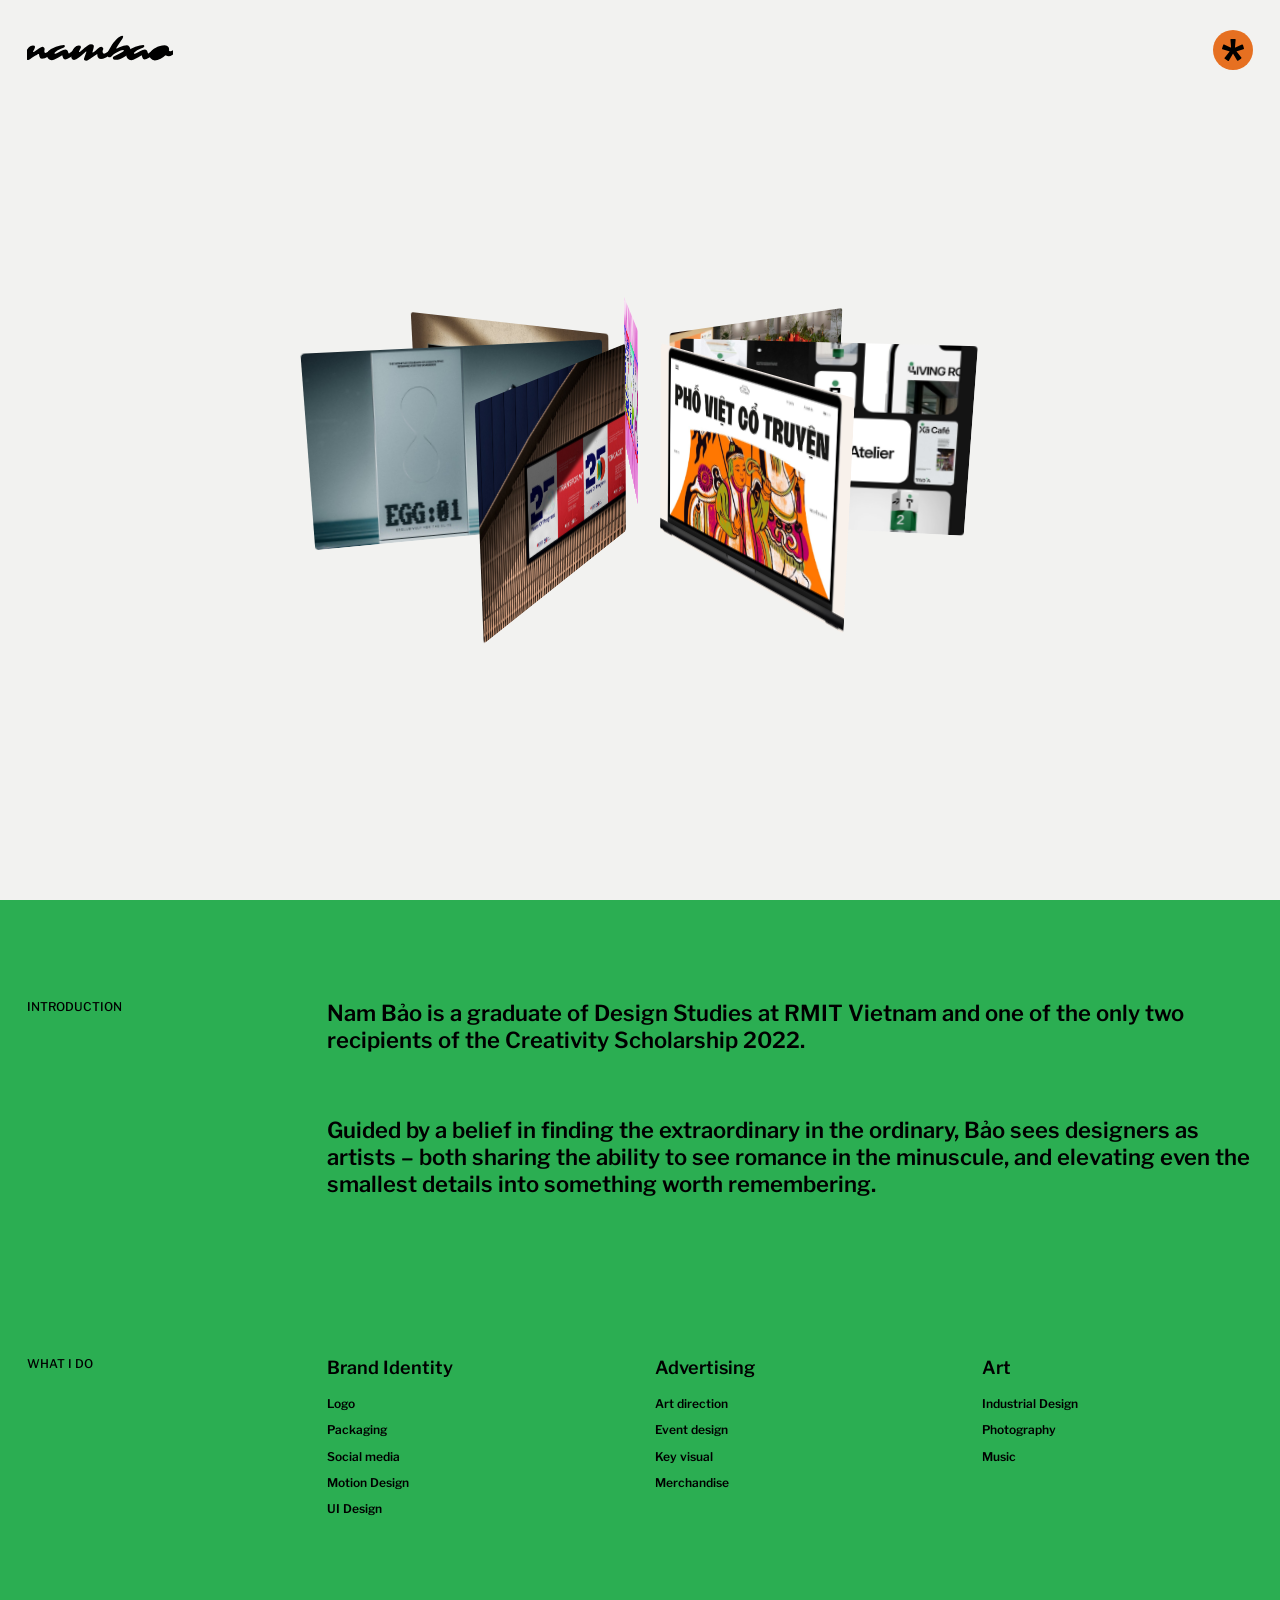
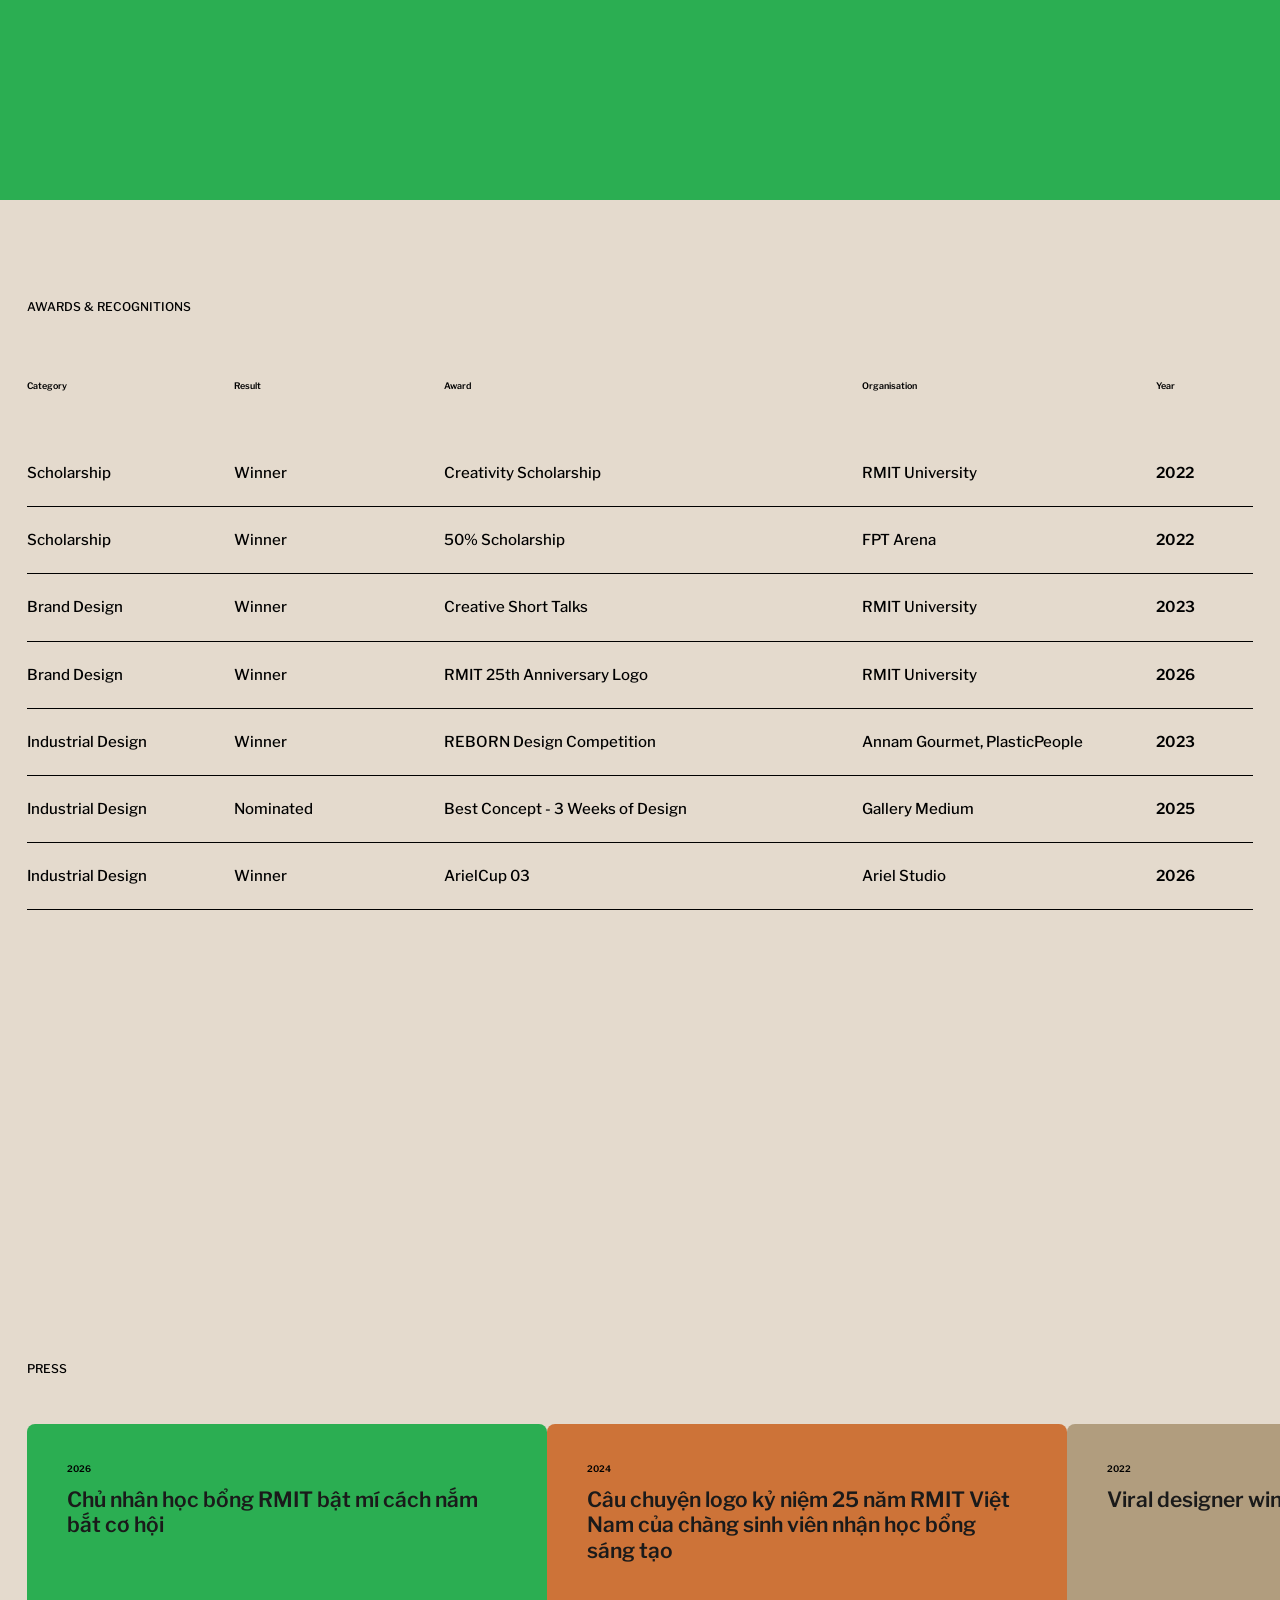
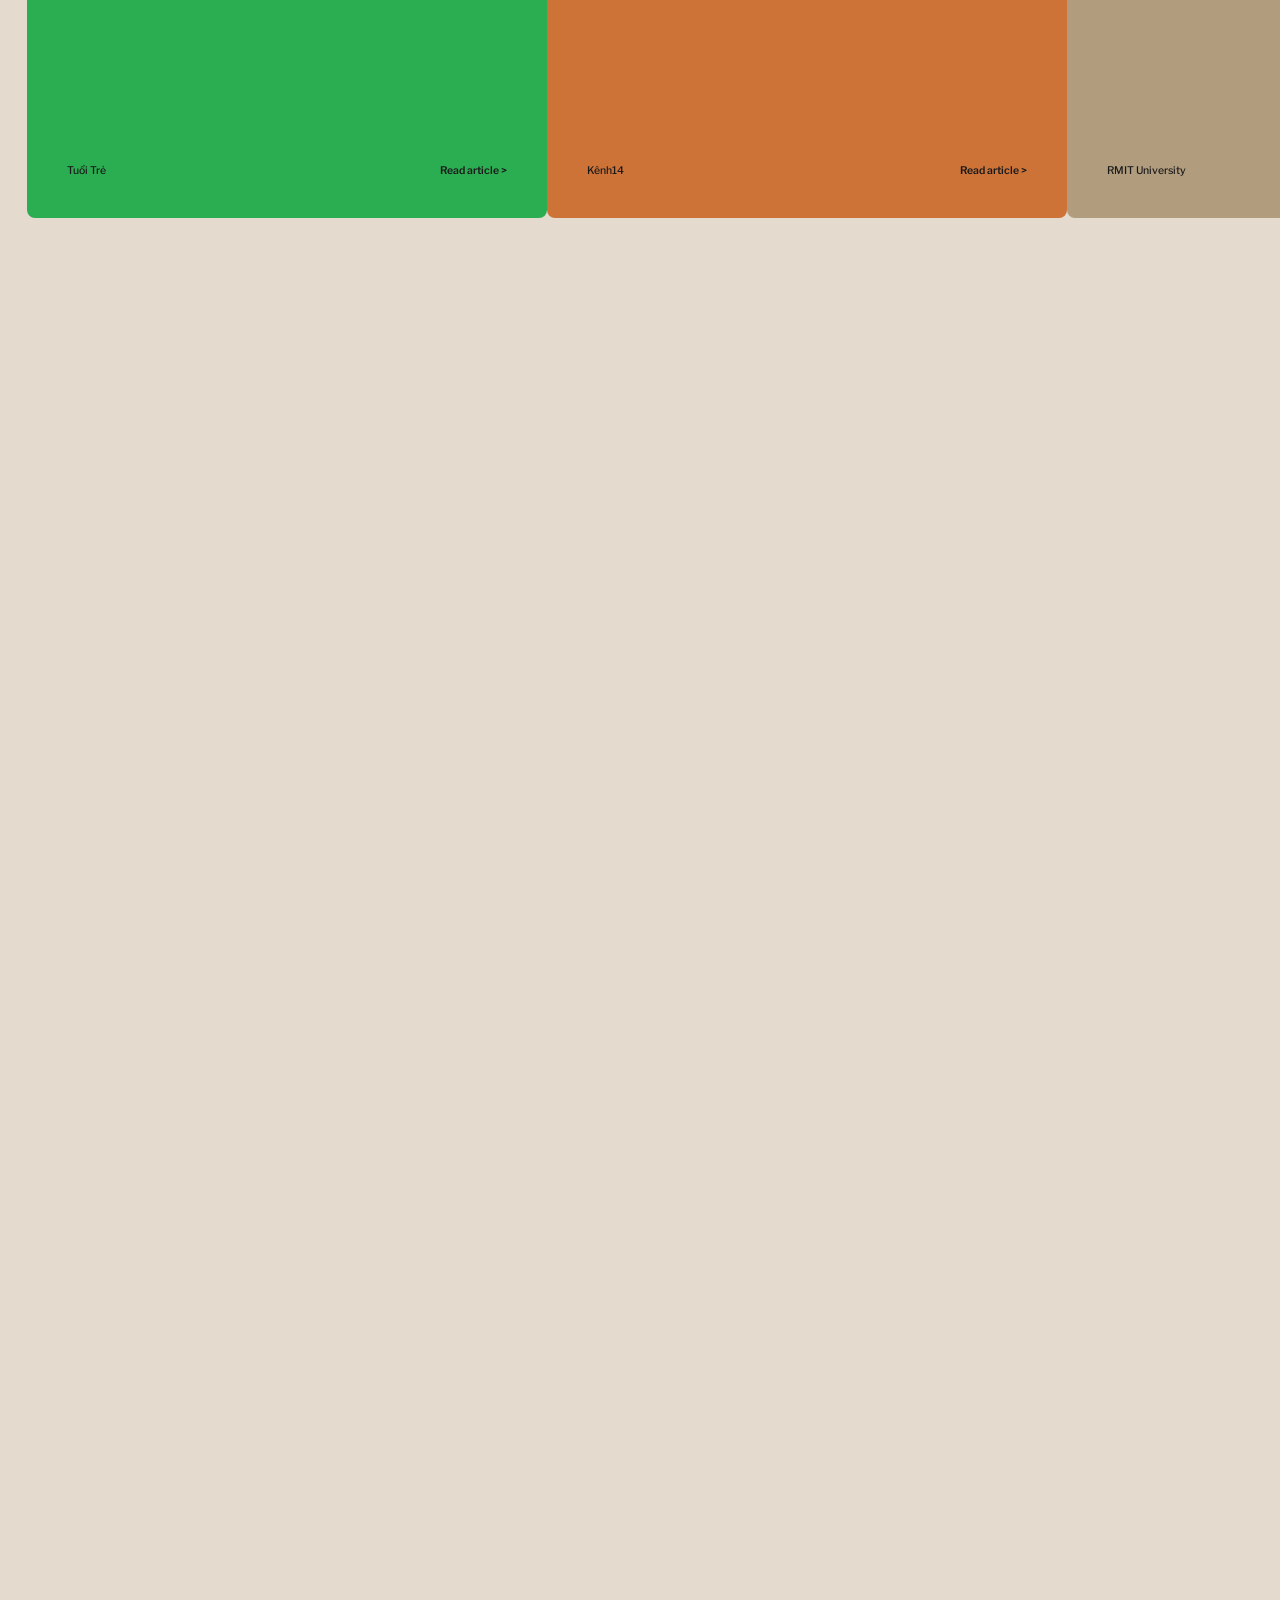
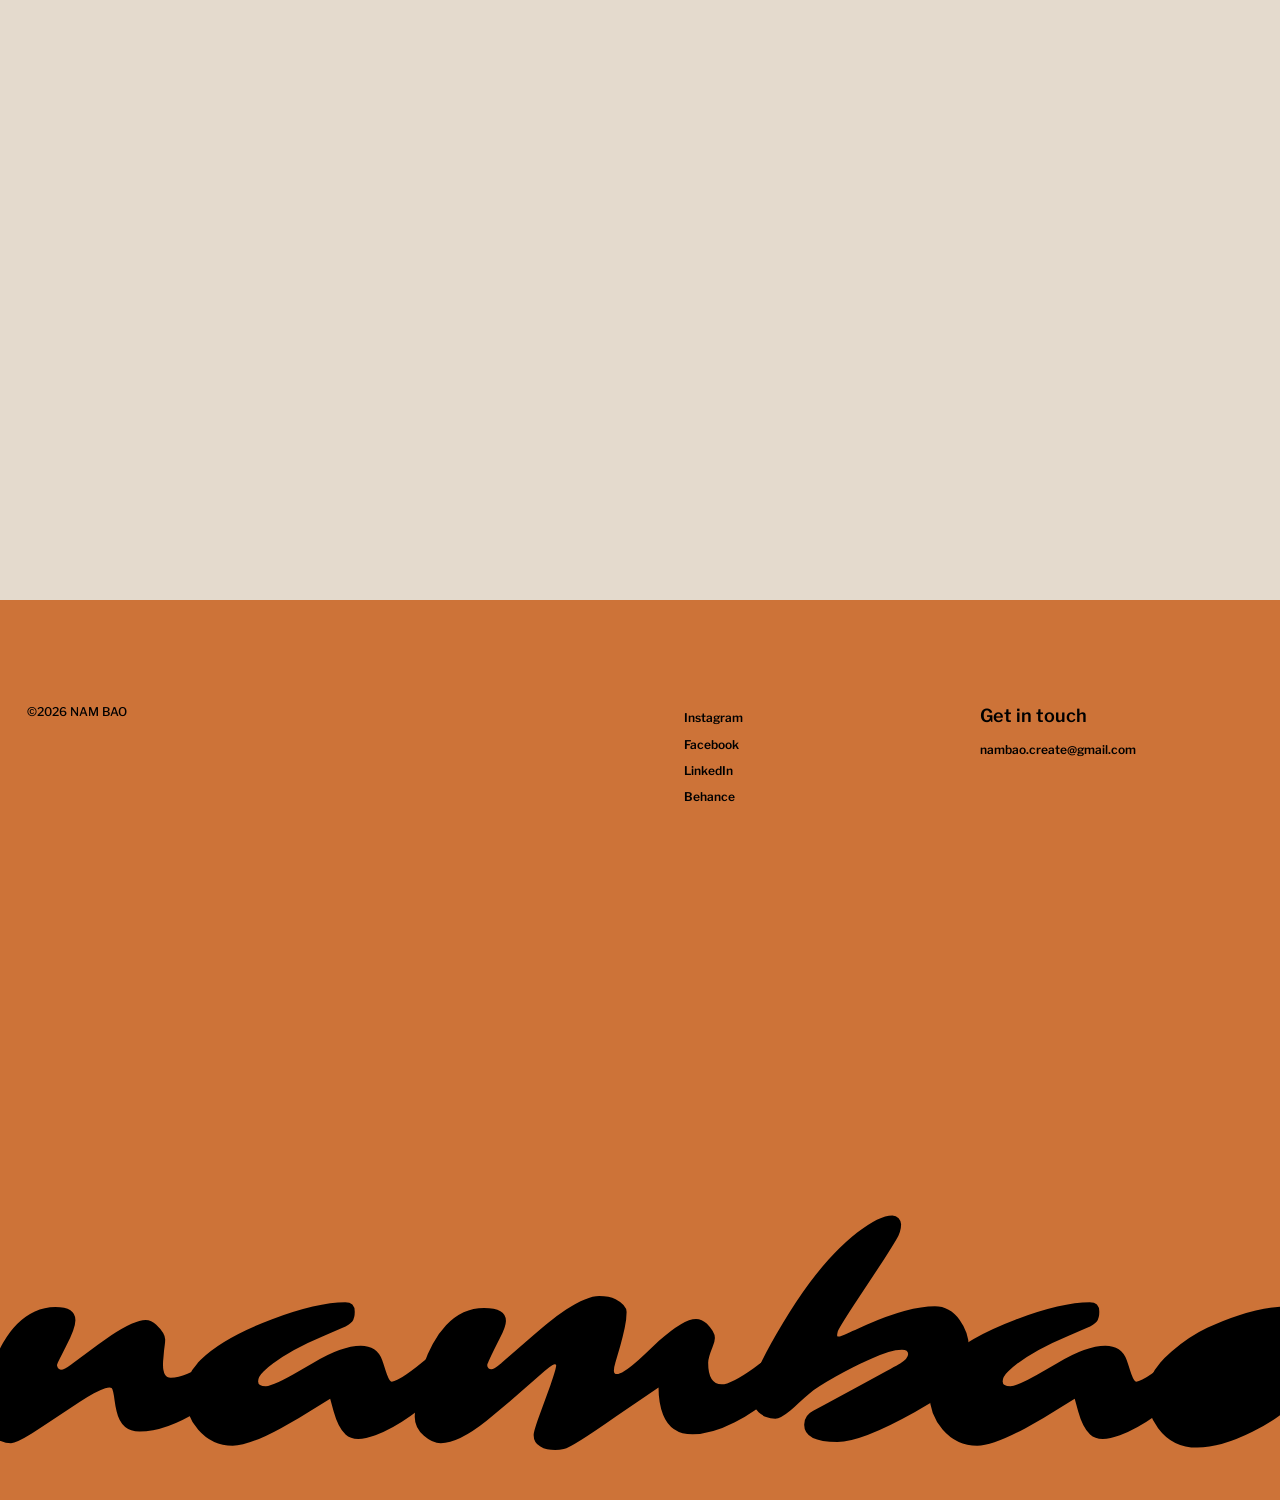
==== commit 2acacc20: "Nav logo: vector Sarina outline thay cho chu font, het nhay font du phong luc tai trang Co-Authored-" ====
--- a/index.html
+++ b/index.html
@@ -23,7 +23,7 @@
        class .nav nhưng không có class .home ở body nên nav
        ở đó vẫn như cũ, không bị đổi. -->
   <nav class="nav reveal" aria-label="Main">
-    <a class="nav-logo" href="/" aria-label="Nam Bảo, home">nambao</a>
+    <a class="nav-logo" href="/" aria-label="Nam Bảo, home"><svg class="nav-logo-svg" viewBox="0 0 9382.8 2048" fill="currentColor" aria-hidden="true" focusable="false"><path d="M1113.0,1123.0 Q1113.0,1214.0 1166.0,1214.0 Q1296.0,1214.0 1504.0,1038.0 L1531.0,1015.0 Q1612.0,961.0 1662.5,961.0 Q1713.0,961.0 1726.5,976.0 Q1740.0,991.0 1740.0,1024.0 Q1740.0,1098.0 1665.0,1181.0 Q1553.0,1317.0 1358.0,1439.0 Q1132.0,1581.0 953.0,1581.0 Q828.0,1581.0 796.0,1442.0 Q787.0,1406.0 783.0,1373.0 Q773.0,1293.0 762.0,1284.0 Q751.0,1275.0 718.5,1285.5 Q686.0,1296.0 641.5,1320.5 Q597.0,1345.0 543.0,1380.0 Q257.0,1570.0 214.0,1597.0 Q111.0,1661.0 75.0,1661.0 Q39.0,1661.0 4.5,1646.0 Q-30.0,1631.0 -56.0,1608.0 Q-110.0,1557.0 -110.0,1504.0 Q-110.0,1201.0 22.0,974.0 Q110.0,821.0 238.0,762.0 Q303.0,731.0 378.0,731.0 Q515.0,731.0 515.0,821.0 Q515.0,876.0 450.0,1001.0 L420.0,1060.0 Q388.0,1121.0 389.0,1129.0 Q395.0,1159.0 416.0,1159.0 Q439.0,1159.0 484.0,1125.0 L668.0,988.0 L760.0,924.0 Q919.0,820.0 994.0,820.0 Q1034.0,820.0 1067.0,852.0 Q1128.0,910.0 1128.0,953.0 Q1128.0,967.0 1125.5,987.0 Q1123.0,1007.0 1120.0,1030.0 L1116.0,1077.0 Q1113.0,1101.0 1113.0,1123.0 Z"/> <path d="M3206.6,909.0 Q3238.6,909.0 3238.6,963.0 Q3238.6,1056.0 3108.6,1204.0 L3051.6,1262.0 Q2792.6,1521.0 2563.6,1607.0 Q2421.6,1660.0 2359.6,1602.0 Q2308.6,1553.0 2278.6,1444.0 L2254.6,1357.0 L2041.6,1488.0 L1918.6,1558.0 Q1698.6,1678.0 1588.6,1678.0 Q1447.6,1678.0 1353.6,1569.0 Q1263.6,1466.0 1263.6,1330.0 Q1263.6,1196.0 1370.6,1091.0 Q1523.6,941.0 1853.6,816.0 Q2165.6,699.0 2357.6,699.0 Q2422.6,699.0 2422.6,763.0 Q2422.6,807.0 2405.6,829.0 Q2388.6,851.0 2335.6,874.0 L2209.6,928.0 Q1929.6,1045.0 1799.6,1171.0 Q1762.6,1206.0 1762.6,1239.0 Q1762.6,1272.0 1815.6,1272.0 Q1867.6,1272.0 2057.6,1160.0 L2140.6,1111.0 Q2333.6,995.0 2463.6,995.0 Q2573.6,995.0 2609.6,1092.0 Q2618.6,1118.0 2626.6,1144.5 Q2634.6,1171.0 2642.6,1192.0 Q2660.6,1241.0 2675.1,1241.0 Q2689.6,1241.0 2716.6,1226.5 Q2743.6,1212.0 2776.1,1189.5 Q2808.6,1167.0 2843.6,1140.0 L2964.6,1043.0 Q3125.6,909.0 3206.6,909.0 Z"/> <path d="M4836.1,1112.0 Q4836.1,1259.0 4928.1,1259.0 Q4992.1,1259.0 5149.1,1147.0 Q5291.1,1042.0 5318.1,1015.0 Q5380.1,963.0 5448.1,963.0 Q5477.1,963.0 5497.6,982.5 Q5518.1,1002.0 5518.1,1041.0 Q5518.1,1080.0 5499.1,1112.0 Q5480.1,1144.0 5450.6,1178.0 Q5421.1,1212.0 5377.6,1254.0 Q5334.1,1296.0 5278.1,1342.5 Q5222.1,1389.0 5155.6,1435.0 Q5089.1,1481.0 5018.1,1518.0 Q4858.1,1600.0 4729.1,1600.0 Q4581.1,1600.0 4528.1,1466.0 Q4497.1,1389.0 4497.1,1281.0 L4206.1,1478.0 Q3907.1,1688.0 3850.1,1701.0 Q3821.1,1708.0 3791.6,1708.0 Q3762.1,1708.0 3736.1,1702.5 Q3710.1,1697.0 3690.1,1684.0 Q3644.1,1657.0 3644.1,1604.0 Q3644.1,1583.0 3672.1,1502.0 L3758.1,1266.0 Q3798.1,1152.0 3798.1,1129.0 Q3798.1,1121.0 3788.1,1121.0 Q3778.1,1121.0 3751.1,1142.0 Q3724.1,1163.0 3686.1,1196.0 L3448.1,1404.0 L3323.1,1508.0 Q3131.1,1661.0 3010.1,1661.0 Q2953.1,1661.0 2895.1,1610.0 Q2832.1,1556.0 2832.1,1480.0 Q2832.1,1404.0 2846.6,1314.0 Q2861.1,1224.0 2888.1,1140.5 Q2915.1,1057.0 2955.1,983.5 Q2995.1,910.0 3046.1,856.0 Q3156.1,738.0 3305.6,738.0 Q3455.1,738.0 3455.1,826.0 Q3455.1,864.0 3414.1,942.0 Q3327.1,1114.0 3327.1,1127.5 Q3327.1,1141.0 3335.6,1148.5 Q3344.1,1156.0 3354.1,1156.0 Q3375.1,1156.0 3414.1,1122.0 Q3671.1,897.0 3737.6,843.0 Q3804.1,789.0 3866.1,748.0 Q4008.1,655.0 4092.1,655.0 Q4161.1,655.0 4204.1,677.0 Q4279.1,716.0 4279.1,765.0 Q4279.1,814.0 4265.6,876.0 Q4252.1,938.0 4236.1,996.0 L4206.1,1098.0 Q4192.1,1142.0 4192.1,1165.5 Q4192.1,1189.0 4212.1,1189.0 Q4260.1,1189.0 4403.1,1053.0 L4500.1,962.0 Q4667.1,812.0 4753.1,812.0 Q4794.1,812.0 4826.1,844.0 Q4882.1,900.0 4882.1,942.0 Q4882.1,965.0 4866.1,1004.0 Q4836.1,1077.0 4836.1,1112.0 Z"/> <path d="M5707.7,1206.0 Q5578.7,1279.0 5532.2,1317.5 Q5485.7,1356.0 5456.2,1385.0 Q5426.7,1414.0 5397.7,1438.0 Q5329.7,1494.0 5294.7,1494.0 Q5259.7,1494.0 5231.7,1482.5 Q5203.7,1471.0 5180.7,1450.0 Q5126.7,1399.0 5126.7,1329.0 Q5126.7,1205.0 5345.7,842.0 Q5439.7,686.0 5527.7,567.5 Q5615.7,449.0 5696.7,365.5 Q5777.7,282.0 5851.7,224.0 Q6003.7,105.0 6093.7,105.0 Q6119.7,105.0 6136.7,124.0 Q6153.7,143.0 6153.7,165.0 Q6153.7,215.0 6122.2,268.5 Q6090.7,322.0 6038.7,403.0 L5825.7,726.0 Q5725.7,880.0 5721.2,898.5 Q5716.7,917.0 5716.7,925.0 Q5716.7,933.0 5727.7,933.0 Q5738.7,933.0 5789.7,910.0 Q5789.7,910.0 5917.7,852.0 Q6206.7,726.0 6384.7,726.0 Q6485.7,726.0 6553.7,819.0 Q6616.7,906.0 6616.7,1007.0 Q6616.7,1108.0 6585.7,1181.0 Q6554.7,1254.0 6494.2,1296.0 Q6433.7,1338.0 6373.7,1374.0 L6245.7,1450.0 Q5882.7,1653.0 5718.7,1653.0 Q5491.7,1653.0 5491.7,1535.0 Q5491.7,1471.0 5553.7,1440.0 Q6124.7,1131.0 6149.7,1115.0 Q6201.7,1082.0 6201.7,1052.0 Q6201.7,1022.0 6159.7,1022.0 Q6117.7,1022.0 6067.7,1038.0 Q6017.7,1054.0 5957.7,1080.0 Q5897.7,1106.0 5832.7,1139.0 Q5767.7,1172.0 5707.7,1206.0 Z"/> <path d="M8291.2,909.0 Q8323.2,909.0 8323.2,963.0 Q8323.2,1056.0 8193.2,1204.0 L8136.2,1262.0 Q7877.2,1521.0 7648.2,1607.0 Q7506.2,1660.0 7444.2,1602.0 Q7393.2,1553.0 7363.2,1444.0 L7339.2,1357.0 L7126.2,1488.0 L7003.2,1558.0 Q6783.2,1678.0 6673.2,1678.0 Q6532.2,1678.0 6438.2,1569.0 Q6348.2,1466.0 6348.2,1330.0 Q6348.2,1196.0 6455.2,1091.0 Q6608.2,941.0 6938.2,816.0 Q7250.2,699.0 7442.2,699.0 Q7507.2,699.0 7507.2,763.0 Q7507.2,807.0 7490.2,829.0 Q7473.2,851.0 7420.2,874.0 L7294.2,928.0 Q7014.2,1045.0 6884.2,1171.0 Q6847.2,1206.0 6847.2,1239.0 Q6847.2,1272.0 6900.2,1272.0 Q6952.2,1272.0 7142.2,1160.0 L7225.2,1111.0 Q7418.2,995.0 7548.2,995.0 Q7658.2,995.0 7694.2,1092.0 Q7703.2,1118.0 7711.2,1144.5 Q7719.2,1171.0 7727.2,1192.0 Q7745.2,1241.0 7759.7,1241.0 Q7774.2,1241.0 7801.2,1226.5 Q7828.2,1212.0 7860.7,1189.5 Q7893.2,1167.0 7928.2,1140.0 L8049.2,1043.0 Q8210.2,909.0 8291.2,909.0 Z"/> <path d="M9082.8,1044.0 Q9082.8,1098.0 9174.8,1098.0 Q9242.8,1098.0 9352.8,1032.0 L9432.8,988.0 Q9469.8,967.0 9497.3,967.0 Q9524.8,967.0 9540.8,984.0 Q9556.8,1001.0 9556.8,1031.0 Q9556.8,1061.0 9536.8,1100.5 Q9516.8,1140.0 9481.8,1183.5 Q9446.8,1227.0 9399.8,1269.5 Q9352.8,1312.0 9298.8,1346.0 Q9178.8,1421.0 9075.8,1421.0 Q8966.8,1421.0 8901.8,1384.0 Q8881.8,1372.0 8862.8,1359.0 Q8755.8,1481.0 8552.8,1583.0 Q8336.8,1691.0 8175.8,1691.0 Q8006.8,1691.0 7908.8,1558.0 Q7829.8,1450.0 7829.8,1339.0 Q7829.8,1179.0 8000.8,1034.0 Q8126.8,928.0 8244.3,873.0 Q8361.8,818.0 8456.8,788.0 Q8657.8,725.0 8818.8,725.0 Q8890.8,725.0 8947.3,752.5 Q9003.8,780.0 9030.8,808.0 Q9094.8,871.0 9094.8,969.0 Q9094.8,998.0 9088.8,1014.0 Q9082.8,1030.0 9082.8,1044.0 Z"/> <path d="M8264.8,1233.0 L8263.8,1236.0 L8263.8,1237.0 Q8263.8,1280.0 8282.8,1293.0 Q8328.8,1321.0 8379.8,1307.5 Q8430.8,1294.0 8476.8,1274.0 Q8590.8,1225.0 8682.8,1150.0 Q8666.8,1118.0 8666.8,1084.0 Q8666.8,1012.0 8729.8,940.0 Q8649.8,940.0 8513.8,1015.0 Q8363.8,1098.0 8288.8,1186.0 Q8264.8,1216.0 8264.8,1233.0 Z"/></svg></a>
     <div class="nav-menu-wrap" id="nav-menu-wrap">
       <ul class="nav-menu" id="nav-menu">
         <li><button type="button" class="nav-pill nav-pill--contact" id="nav-contact-btn" aria-expanded="false" aria-controls="contact-overlay"><span data-roll>Contact</span></button></li>
--- a/css/styles.css
+++ b/css/styles.css
@@ -298,6 +298,16 @@
   flex: none;
 }
 
+/* Logo nav là vector (outline gốc font Sarina, cùng bộ path với logo
+   footer), không phụ thuộc font tải về nên không còn nháy sang font
+   dự phòng lúc mới mở trang. Cao 1em theo font-size của .nav-logo,
+   tỉ lệ 9382.8 / 2048 như logo footer; màu theo currentColor. */
+.nav-logo-svg {
+  display: block;
+  height: 1em;
+  width: calc(1em * 9382.8 / 2048);
+}
+
 .nav-menu-wrap {
   display: flex;
   align-items: center;
@@ -311,21 +321,21 @@
    mask radial-gradient nên không cần SVG. Cục cam chồng lên đầu
    phải của thanh xám.
 
-   Motion "rút tờ giấy ra từ cục tròn": cả thanh là một tờ giấy
-   nằm sẵn bên trong cục cam. Mở menu thì tờ giấy trượt ra từ mép
-   trái cục cam (khung .nav-menu chỉ cắt phía PHẢI, nên phần còn
-   nằm trong cục tròn bị che), lúc mới ra hơi bị ép dẹt và nghiêng
-   như giấy rút qua khe, rồi duỗi phẳng và nảy nhẹ khi ra hết.
-   Cục cam co lại một nhịp như đang nhả giấy. Đóng menu thì tờ
-   giấy bị kéo ngược vào cục tròn, nhanh hơn lúc mở. */
+   Motion "rút tờ giấy ra từ cục tròn" (v2, theo note của Bảo):
+   cả thanh là MỘT dải liền, đầu phải của dải nằm đúng TÂM cục
+   cam (thanh xám luồn dưới nửa trái cục tròn), tâm dải trùng tâm
+   cục tròn theo chiều dọc. Mở menu thì dải trượt thẳng ra từ tâm
+   cục cam (khung .nav-menu cắt đúng ở tâm, phần còn trong cục
+   tròn bị che), không nghiêng, không lệch tâm; 2 mảnh CONTACT và
+   thanh xám dùng chung một transform, cùng nhịp, nên không bao
+   giờ tách rời hay lộ khe. Đóng thì dải bị kéo ngược vào tâm. */
 .nav-menu {
   display: flex;
   align-items: center;
   list-style: none;
   visibility: hidden;
-  /* Chỉ cắt mép phải (chỗ cục tròn), ba phía còn lại để thoáng cho
-     tờ giấy nghiêng mà không bị cắt góc. */
-  clip-path: inset(-40px 0 -40px -600px);
+  /* Chỉ cắt mép phải (= tâm cục tròn). */
+  clip-path: inset(-12px 0 -12px -600px);
   transition: visibility 0s .4s;
 }
 
@@ -337,25 +347,23 @@
 
 .nav-menu li { display: flex; }
 
-/* Tờ giấy: 2 mảnh đi cùng nhau như một tờ (cùng gốc biến đổi ở
-   mép phải, sát cục tròn). Lúc đóng: nằm trong cục tròn. */
+/* Dải giấy: 2 mảnh dùng CHUNG một transform (chỉ dịch ngang và ép
+   dẹt nhẹ quanh trục giữa theo chiều dọc), nên đi như một khối liền
+   và luôn thẳng tâm cục tròn. Lúc đóng: nằm hết trong cục tròn
+   (dịch sang phải đúng bằng chiều dài dải 86 + 276 = 362px). Lúc
+   ra hơi dẹt (giấy rút qua khe) rồi duỗi phẳng, nảy rất nhẹ. */
 .nav-menu > li {
-  transform-origin: 100% 50%;
-  transform: translateX(352px) scaleY(.62) rotate(-3deg);
-  transition: transform .32s cubic-bezier(.55, 0, .75, .3);
+  transform-origin: 50% 50%;
+  transform: translateX(362px) scaleY(.82);
+  transition: transform .34s cubic-bezier(.5, 0, .75, 0);
   will-change: transform;
 }
-/* Mảnh CONTACT co giãn quanh cùng một gốc với cả tờ (mép phải thanh xám). */
-.nav-menu > li:first-child { transform-origin: calc(100% + 263px) 50%; }
 
 .nav-menu-wrap:hover .nav-menu > li,
 .nav-menu-wrap.is-menu-open .nav-menu > li {
   transform: none;
-  transition: transform .72s cubic-bezier(.2, .9, .25, 1.12);
-}
-/* Mảnh CONTACT ở cuối tờ giấy nên ra sau một chút (giấy bị kéo căng). */
-.nav-menu-wrap:hover .nav-menu > li:first-child,
-.nav-menu-wrap.is-menu-open .nav-menu > li:first-child { transition-delay: .03s; }
+  transition: transform .7s cubic-bezier(.22, 1, .36, 1.04);
+}
 
 .nav-pill {
   display: block;
@@ -397,12 +405,17 @@
 
 .nav-pill--contact:hover { background: #d9f22e; }
 
-/* Thanh xám: góc vuông, khấc ở mép trái khớp với mảnh CONTACT. */
+/* Thanh xám: góc vuông, khấc ở mép trái khớp với mảnh CONTACT.
+   Rộng 276px = 263px thấy được + 13px luồn dưới cục tròn tới đúng
+   tâm (cục tròn chồng lên 20px = nửa bề ngang). Chồng mép trái lên
+   mảnh CONTACT 1px (margin -1px) để không bao giờ lộ đường khe
+   mờ ở chỗ nối khi vị trí rơi vào nửa pixel. */
 .nav-menu-bar {
   position: relative;
-  width: 263px;
+  width: 276px;
   height: 27.5px;
   flex: none;
+  margin-left: -1px;
   background: #d9d7cf;
   -webkit-mask:
     radial-gradient(circle var(--notch) at 0 0, #0000 97%, #000) top / 100% 51% no-repeat,
@@ -454,7 +467,7 @@
   background: url(../assets/nav/nav-ball.svg) no-repeat center / contain;
   cursor: pointer;
   padding: 0;
-  margin-left: -7px;
+  margin-left: -20px; /* chồng nửa cục tròn lên đầu dải: dải ra từ đúng tâm */
   display: flex;
   align-items: center;
   justify-content: center;
@@ -1192,7 +1205,8 @@
 @media (max-width: 640px) {
   .nav { padding-top: 24px; } /* 32px thu còn 75% */
   .nav-logo { font-size: 23px; } /* 30px thu còn 75% */
-  .nav-ball { width: 33px; height: 33px; } /* 44px thu còn 75% */
+  .nav-ball { width: 33px; height: 33px; margin-left: 0; } /* 44px thu còn 75% */
+  .nav-menu-bar { width: 263px; } /* menu thả dọc: không luồn dưới cục tròn */
   .nav-ball-star { width: 19px; height: 19px; } /* 25px thu còn 75% */
   /* Menu thả xuống dưới cục tròn thay vì xếp ngang (không đủ chỗ).
      Reveal dọc: mở dần từ trên (sát cục tròn) xuống dưới bằng
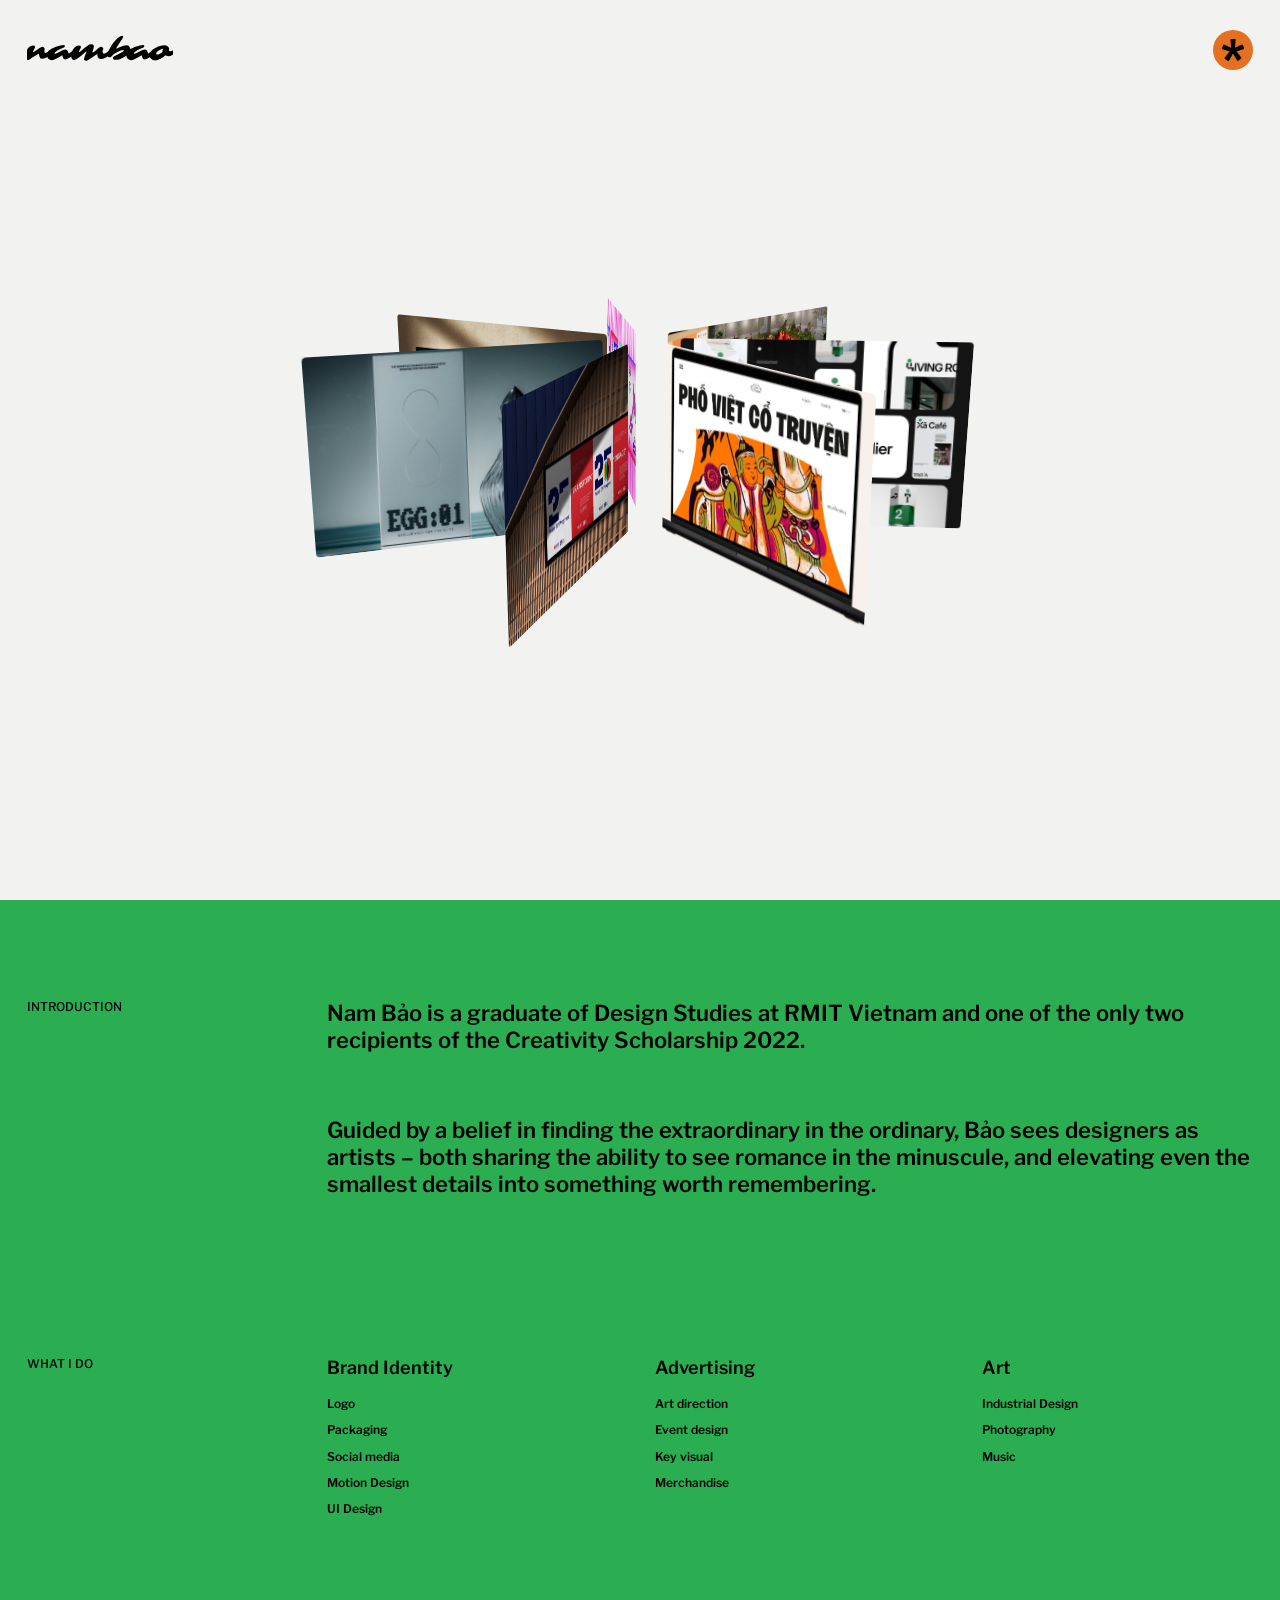
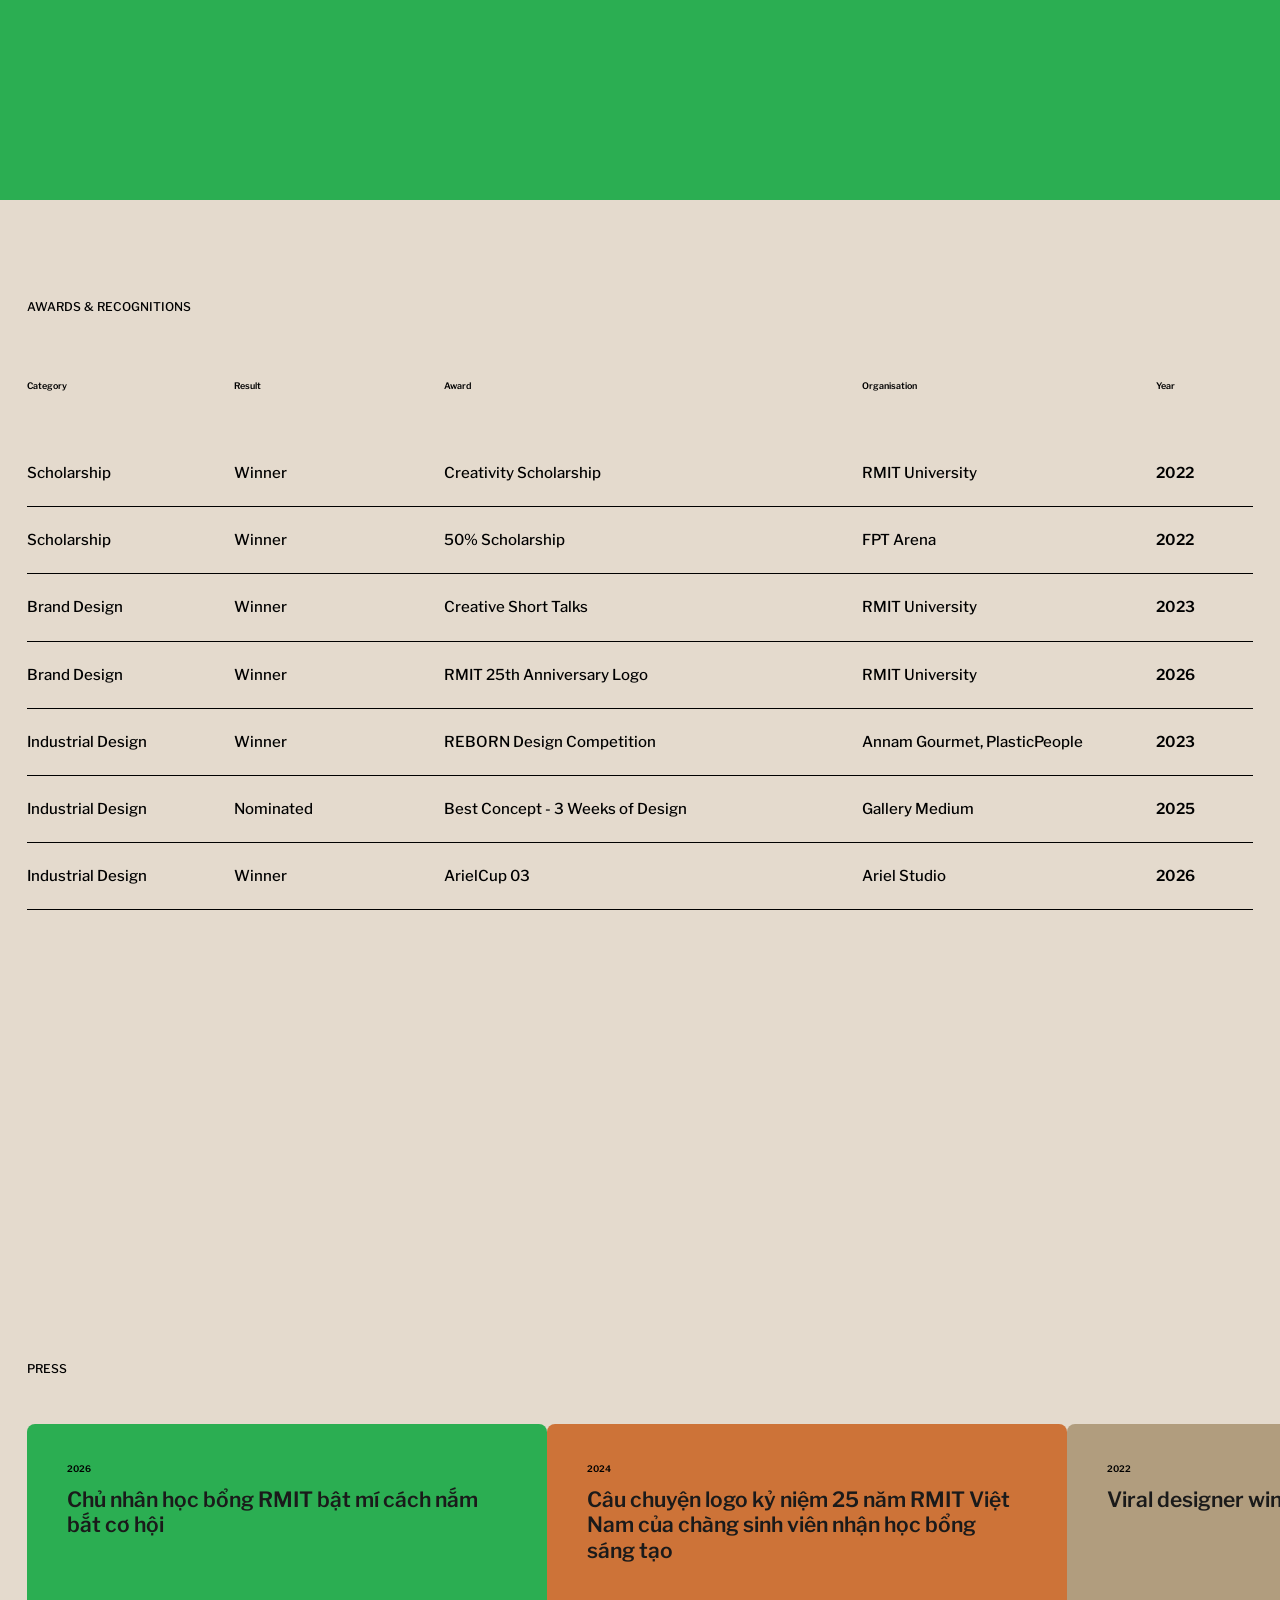
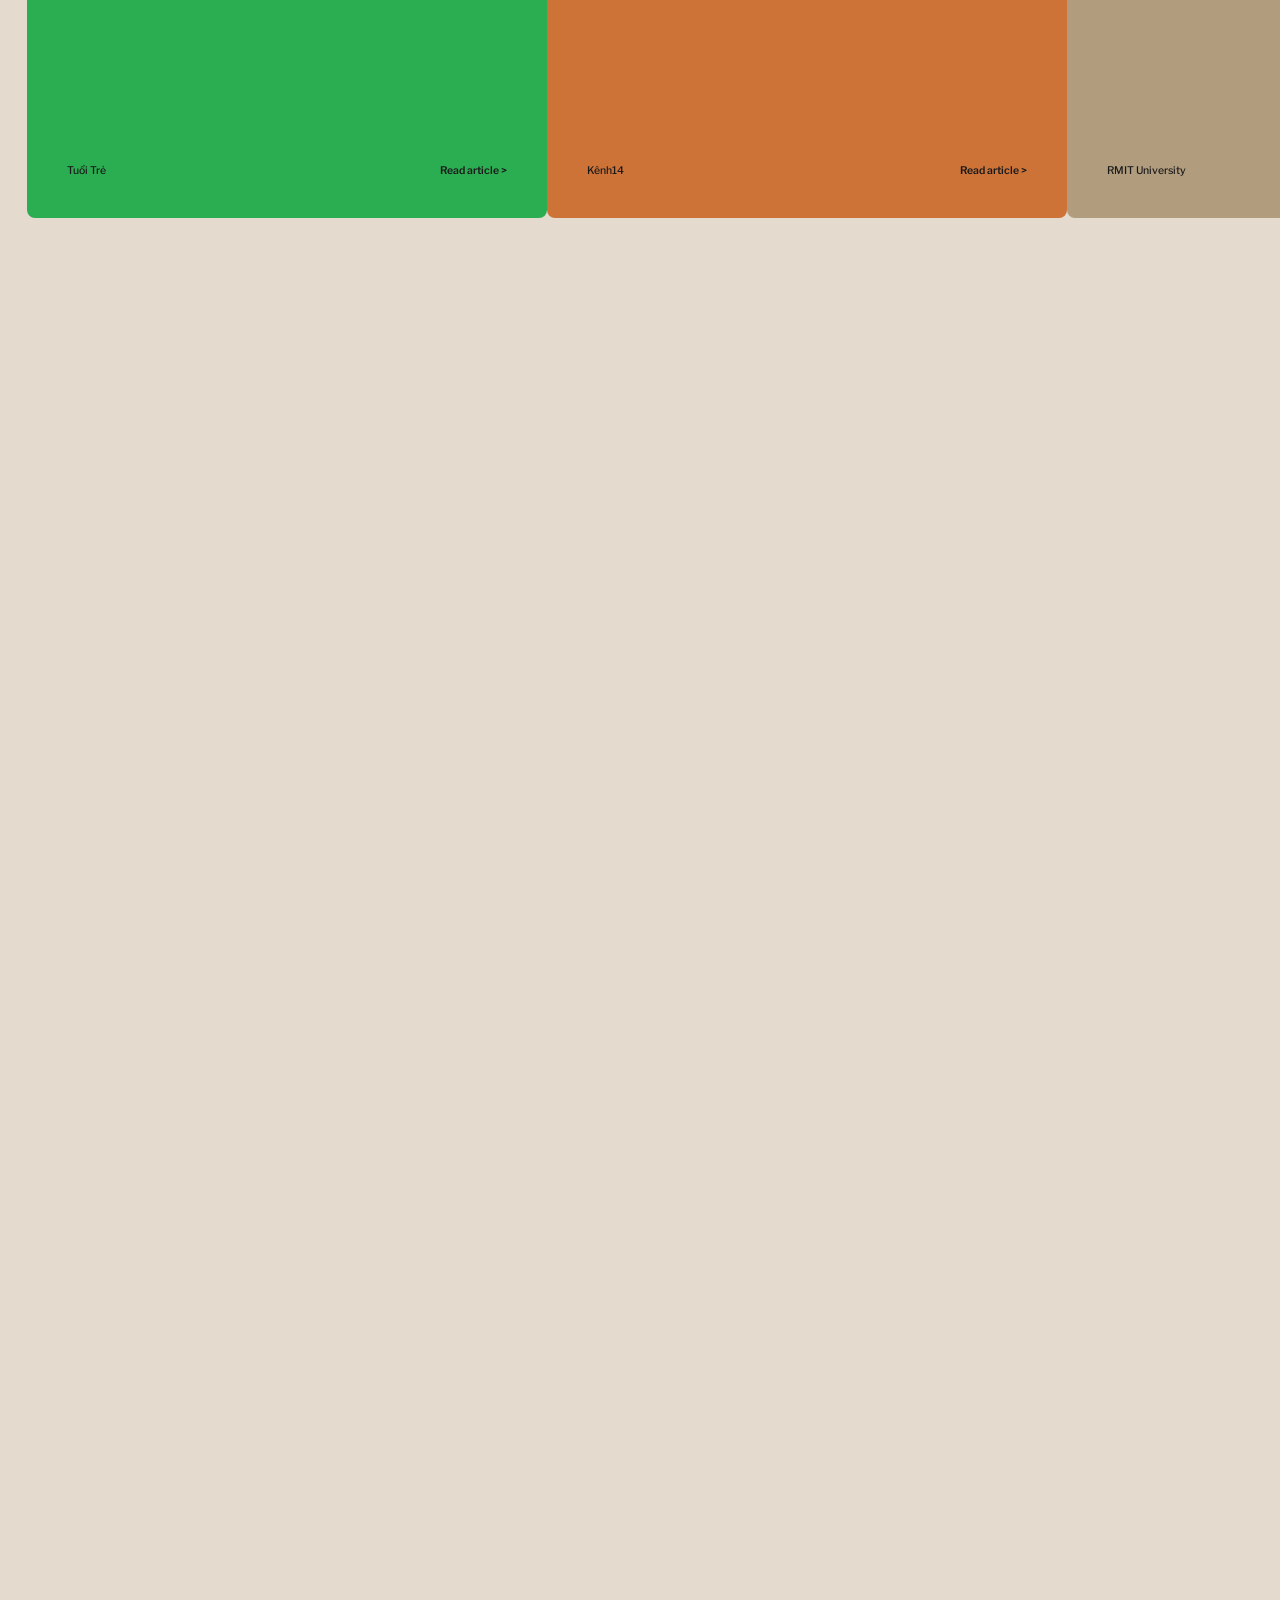
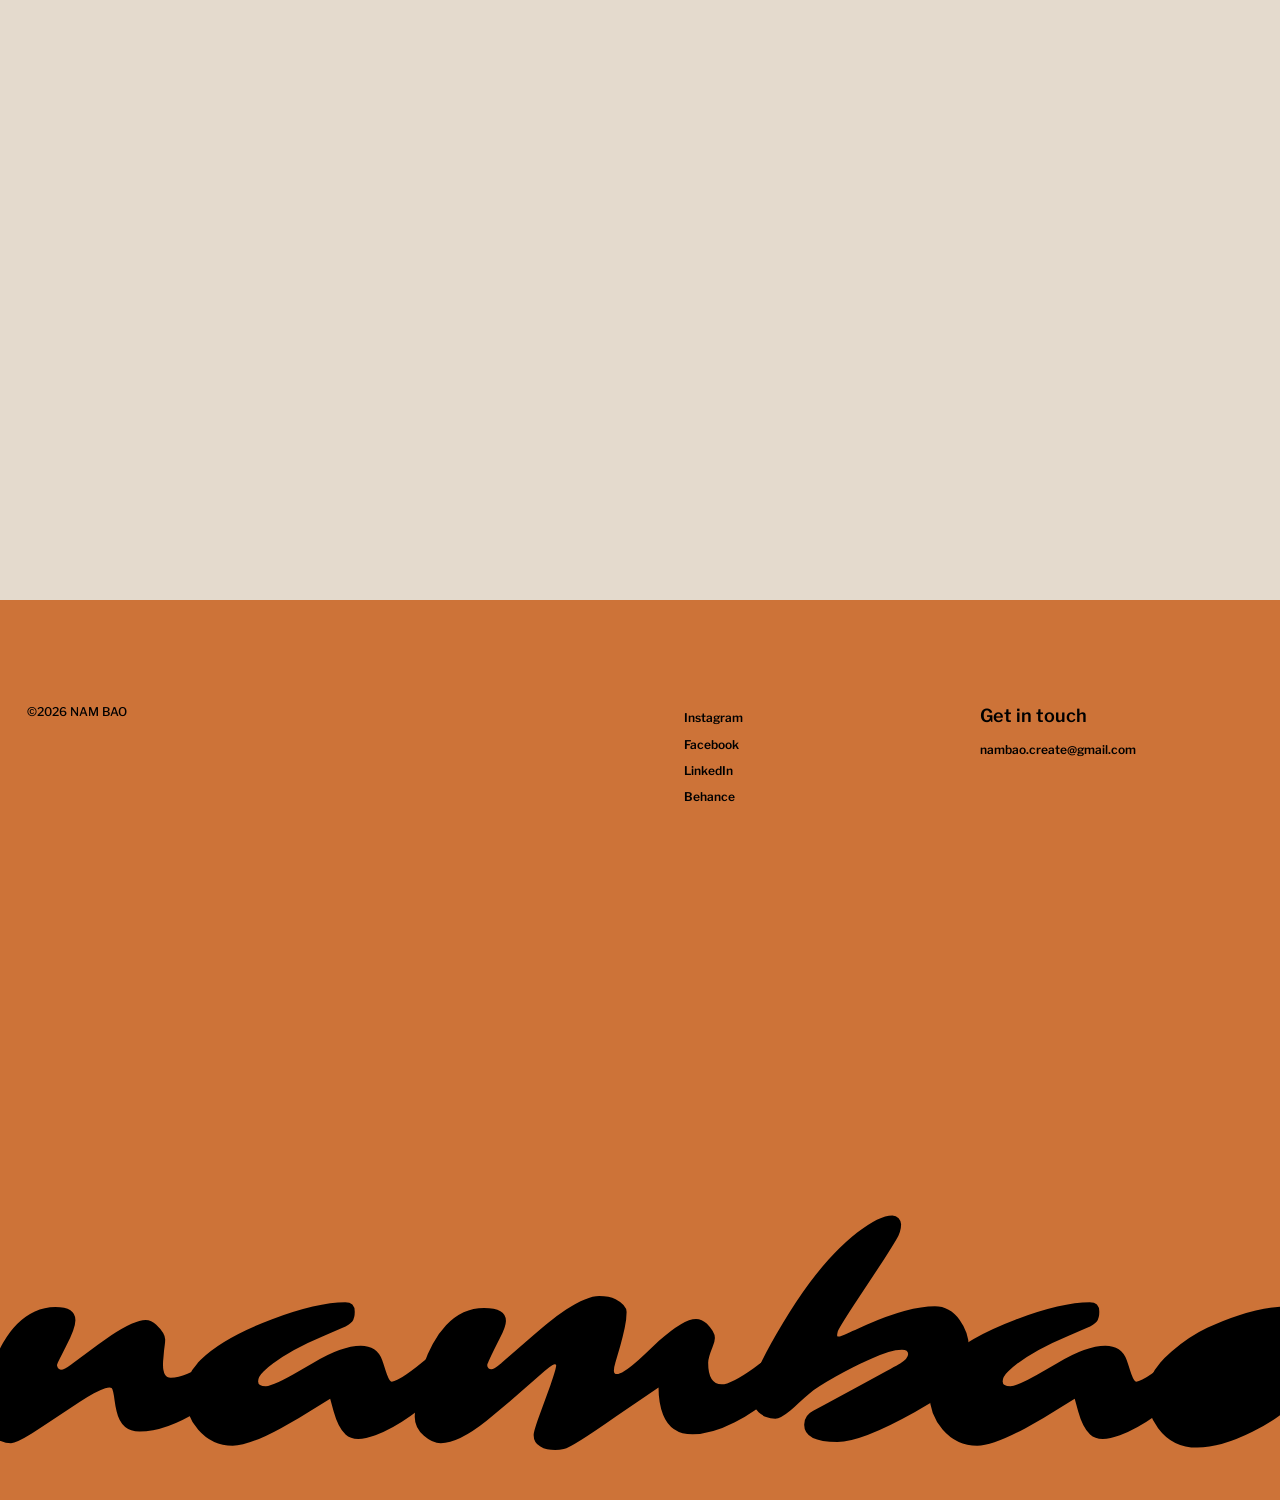
==== commit f77660c7: "Nav logo: mo lai long chu o (gop counter vao path chu o, fill-rule evenodd) Co-Authored-By: Claude O" ====
--- a/index.html
+++ b/index.html
@@ -23,7 +23,7 @@
        class .nav nhưng không có class .home ở body nên nav
        ở đó vẫn như cũ, không bị đổi. -->
   <nav class="nav reveal" aria-label="Main">
-    <a class="nav-logo" href="/" aria-label="Nam Bảo, home"><svg class="nav-logo-svg" viewBox="0 0 9382.8 2048" fill="currentColor" aria-hidden="true" focusable="false"><path d="M1113.0,1123.0 Q1113.0,1214.0 1166.0,1214.0 Q1296.0,1214.0 1504.0,1038.0 L1531.0,1015.0 Q1612.0,961.0 1662.5,961.0 Q1713.0,961.0 1726.5,976.0 Q1740.0,991.0 1740.0,1024.0 Q1740.0,1098.0 1665.0,1181.0 Q1553.0,1317.0 1358.0,1439.0 Q1132.0,1581.0 953.0,1581.0 Q828.0,1581.0 796.0,1442.0 Q787.0,1406.0 783.0,1373.0 Q773.0,1293.0 762.0,1284.0 Q751.0,1275.0 718.5,1285.5 Q686.0,1296.0 641.5,1320.5 Q597.0,1345.0 543.0,1380.0 Q257.0,1570.0 214.0,1597.0 Q111.0,1661.0 75.0,1661.0 Q39.0,1661.0 4.5,1646.0 Q-30.0,1631.0 -56.0,1608.0 Q-110.0,1557.0 -110.0,1504.0 Q-110.0,1201.0 22.0,974.0 Q110.0,821.0 238.0,762.0 Q303.0,731.0 378.0,731.0 Q515.0,731.0 515.0,821.0 Q515.0,876.0 450.0,1001.0 L420.0,1060.0 Q388.0,1121.0 389.0,1129.0 Q395.0,1159.0 416.0,1159.0 Q439.0,1159.0 484.0,1125.0 L668.0,988.0 L760.0,924.0 Q919.0,820.0 994.0,820.0 Q1034.0,820.0 1067.0,852.0 Q1128.0,910.0 1128.0,953.0 Q1128.0,967.0 1125.5,987.0 Q1123.0,1007.0 1120.0,1030.0 L1116.0,1077.0 Q1113.0,1101.0 1113.0,1123.0 Z"/> <path d="M3206.6,909.0 Q3238.6,909.0 3238.6,963.0 Q3238.6,1056.0 3108.6,1204.0 L3051.6,1262.0 Q2792.6,1521.0 2563.6,1607.0 Q2421.6,1660.0 2359.6,1602.0 Q2308.6,1553.0 2278.6,1444.0 L2254.6,1357.0 L2041.6,1488.0 L1918.6,1558.0 Q1698.6,1678.0 1588.6,1678.0 Q1447.6,1678.0 1353.6,1569.0 Q1263.6,1466.0 1263.6,1330.0 Q1263.6,1196.0 1370.6,1091.0 Q1523.6,941.0 1853.6,816.0 Q2165.6,699.0 2357.6,699.0 Q2422.6,699.0 2422.6,763.0 Q2422.6,807.0 2405.6,829.0 Q2388.6,851.0 2335.6,874.0 L2209.6,928.0 Q1929.6,1045.0 1799.6,1171.0 Q1762.6,1206.0 1762.6,1239.0 Q1762.6,1272.0 1815.6,1272.0 Q1867.6,1272.0 2057.6,1160.0 L2140.6,1111.0 Q2333.6,995.0 2463.6,995.0 Q2573.6,995.0 2609.6,1092.0 Q2618.6,1118.0 2626.6,1144.5 Q2634.6,1171.0 2642.6,1192.0 Q2660.6,1241.0 2675.1,1241.0 Q2689.6,1241.0 2716.6,1226.5 Q2743.6,1212.0 2776.1,1189.5 Q2808.6,1167.0 2843.6,1140.0 L2964.6,1043.0 Q3125.6,909.0 3206.6,909.0 Z"/> <path d="M4836.1,1112.0 Q4836.1,1259.0 4928.1,1259.0 Q4992.1,1259.0 5149.1,1147.0 Q5291.1,1042.0 5318.1,1015.0 Q5380.1,963.0 5448.1,963.0 Q5477.1,963.0 5497.6,982.5 Q5518.1,1002.0 5518.1,1041.0 Q5518.1,1080.0 5499.1,1112.0 Q5480.1,1144.0 5450.6,1178.0 Q5421.1,1212.0 5377.6,1254.0 Q5334.1,1296.0 5278.1,1342.5 Q5222.1,1389.0 5155.6,1435.0 Q5089.1,1481.0 5018.1,1518.0 Q4858.1,1600.0 4729.1,1600.0 Q4581.1,1600.0 4528.1,1466.0 Q4497.1,1389.0 4497.1,1281.0 L4206.1,1478.0 Q3907.1,1688.0 3850.1,1701.0 Q3821.1,1708.0 3791.6,1708.0 Q3762.1,1708.0 3736.1,1702.5 Q3710.1,1697.0 3690.1,1684.0 Q3644.1,1657.0 3644.1,1604.0 Q3644.1,1583.0 3672.1,1502.0 L3758.1,1266.0 Q3798.1,1152.0 3798.1,1129.0 Q3798.1,1121.0 3788.1,1121.0 Q3778.1,1121.0 3751.1,1142.0 Q3724.1,1163.0 3686.1,1196.0 L3448.1,1404.0 L3323.1,1508.0 Q3131.1,1661.0 3010.1,1661.0 Q2953.1,1661.0 2895.1,1610.0 Q2832.1,1556.0 2832.1,1480.0 Q2832.1,1404.0 2846.6,1314.0 Q2861.1,1224.0 2888.1,1140.5 Q2915.1,1057.0 2955.1,983.5 Q2995.1,910.0 3046.1,856.0 Q3156.1,738.0 3305.6,738.0 Q3455.1,738.0 3455.1,826.0 Q3455.1,864.0 3414.1,942.0 Q3327.1,1114.0 3327.1,1127.5 Q3327.1,1141.0 3335.6,1148.5 Q3344.1,1156.0 3354.1,1156.0 Q3375.1,1156.0 3414.1,1122.0 Q3671.1,897.0 3737.6,843.0 Q3804.1,789.0 3866.1,748.0 Q4008.1,655.0 4092.1,655.0 Q4161.1,655.0 4204.1,677.0 Q4279.1,716.0 4279.1,765.0 Q4279.1,814.0 4265.6,876.0 Q4252.1,938.0 4236.1,996.0 L4206.1,1098.0 Q4192.1,1142.0 4192.1,1165.5 Q4192.1,1189.0 4212.1,1189.0 Q4260.1,1189.0 4403.1,1053.0 L4500.1,962.0 Q4667.1,812.0 4753.1,812.0 Q4794.1,812.0 4826.1,844.0 Q4882.1,900.0 4882.1,942.0 Q4882.1,965.0 4866.1,1004.0 Q4836.1,1077.0 4836.1,1112.0 Z"/> <path d="M5707.7,1206.0 Q5578.7,1279.0 5532.2,1317.5 Q5485.7,1356.0 5456.2,1385.0 Q5426.7,1414.0 5397.7,1438.0 Q5329.7,1494.0 5294.7,1494.0 Q5259.7,1494.0 5231.7,1482.5 Q5203.7,1471.0 5180.7,1450.0 Q5126.7,1399.0 5126.7,1329.0 Q5126.7,1205.0 5345.7,842.0 Q5439.7,686.0 5527.7,567.5 Q5615.7,449.0 5696.7,365.5 Q5777.7,282.0 5851.7,224.0 Q6003.7,105.0 6093.7,105.0 Q6119.7,105.0 6136.7,124.0 Q6153.7,143.0 6153.7,165.0 Q6153.7,215.0 6122.2,268.5 Q6090.7,322.0 6038.7,403.0 L5825.7,726.0 Q5725.7,880.0 5721.2,898.5 Q5716.7,917.0 5716.7,925.0 Q5716.7,933.0 5727.7,933.0 Q5738.7,933.0 5789.7,910.0 Q5789.7,910.0 5917.7,852.0 Q6206.7,726.0 6384.7,726.0 Q6485.7,726.0 6553.7,819.0 Q6616.7,906.0 6616.7,1007.0 Q6616.7,1108.0 6585.7,1181.0 Q6554.7,1254.0 6494.2,1296.0 Q6433.7,1338.0 6373.7,1374.0 L6245.7,1450.0 Q5882.7,1653.0 5718.7,1653.0 Q5491.7,1653.0 5491.7,1535.0 Q5491.7,1471.0 5553.7,1440.0 Q6124.7,1131.0 6149.7,1115.0 Q6201.7,1082.0 6201.7,1052.0 Q6201.7,1022.0 6159.7,1022.0 Q6117.7,1022.0 6067.7,1038.0 Q6017.7,1054.0 5957.7,1080.0 Q5897.7,1106.0 5832.7,1139.0 Q5767.7,1172.0 5707.7,1206.0 Z"/> <path d="M8291.2,909.0 Q8323.2,909.0 8323.2,963.0 Q8323.2,1056.0 8193.2,1204.0 L8136.2,1262.0 Q7877.2,1521.0 7648.2,1607.0 Q7506.2,1660.0 7444.2,1602.0 Q7393.2,1553.0 7363.2,1444.0 L7339.2,1357.0 L7126.2,1488.0 L7003.2,1558.0 Q6783.2,1678.0 6673.2,1678.0 Q6532.2,1678.0 6438.2,1569.0 Q6348.2,1466.0 6348.2,1330.0 Q6348.2,1196.0 6455.2,1091.0 Q6608.2,941.0 6938.2,816.0 Q7250.2,699.0 7442.2,699.0 Q7507.2,699.0 7507.2,763.0 Q7507.2,807.0 7490.2,829.0 Q7473.2,851.0 7420.2,874.0 L7294.2,928.0 Q7014.2,1045.0 6884.2,1171.0 Q6847.2,1206.0 6847.2,1239.0 Q6847.2,1272.0 6900.2,1272.0 Q6952.2,1272.0 7142.2,1160.0 L7225.2,1111.0 Q7418.2,995.0 7548.2,995.0 Q7658.2,995.0 7694.2,1092.0 Q7703.2,1118.0 7711.2,1144.5 Q7719.2,1171.0 7727.2,1192.0 Q7745.2,1241.0 7759.7,1241.0 Q7774.2,1241.0 7801.2,1226.5 Q7828.2,1212.0 7860.7,1189.5 Q7893.2,1167.0 7928.2,1140.0 L8049.2,1043.0 Q8210.2,909.0 8291.2,909.0 Z"/> <path d="M9082.8,1044.0 Q9082.8,1098.0 9174.8,1098.0 Q9242.8,1098.0 9352.8,1032.0 L9432.8,988.0 Q9469.8,967.0 9497.3,967.0 Q9524.8,967.0 9540.8,984.0 Q9556.8,1001.0 9556.8,1031.0 Q9556.8,1061.0 9536.8,1100.5 Q9516.8,1140.0 9481.8,1183.5 Q9446.8,1227.0 9399.8,1269.5 Q9352.8,1312.0 9298.8,1346.0 Q9178.8,1421.0 9075.8,1421.0 Q8966.8,1421.0 8901.8,1384.0 Q8881.8,1372.0 8862.8,1359.0 Q8755.8,1481.0 8552.8,1583.0 Q8336.8,1691.0 8175.8,1691.0 Q8006.8,1691.0 7908.8,1558.0 Q7829.8,1450.0 7829.8,1339.0 Q7829.8,1179.0 8000.8,1034.0 Q8126.8,928.0 8244.3,873.0 Q8361.8,818.0 8456.8,788.0 Q8657.8,725.0 8818.8,725.0 Q8890.8,725.0 8947.3,752.5 Q9003.8,780.0 9030.8,808.0 Q9094.8,871.0 9094.8,969.0 Q9094.8,998.0 9088.8,1014.0 Q9082.8,1030.0 9082.8,1044.0 Z"/> <path d="M8264.8,1233.0 L8263.8,1236.0 L8263.8,1237.0 Q8263.8,1280.0 8282.8,1293.0 Q8328.8,1321.0 8379.8,1307.5 Q8430.8,1294.0 8476.8,1274.0 Q8590.8,1225.0 8682.8,1150.0 Q8666.8,1118.0 8666.8,1084.0 Q8666.8,1012.0 8729.8,940.0 Q8649.8,940.0 8513.8,1015.0 Q8363.8,1098.0 8288.8,1186.0 Q8264.8,1216.0 8264.8,1233.0 Z"/></svg></a>
+    <a class="nav-logo" href="/" aria-label="Nam Bảo, home"><svg class="nav-logo-svg" viewBox="0 0 9382.8 2048" fill="currentColor" aria-hidden="true" focusable="false"><path d="M1113.0,1123.0 Q1113.0,1214.0 1166.0,1214.0 Q1296.0,1214.0 1504.0,1038.0 L1531.0,1015.0 Q1612.0,961.0 1662.5,961.0 Q1713.0,961.0 1726.5,976.0 Q1740.0,991.0 1740.0,1024.0 Q1740.0,1098.0 1665.0,1181.0 Q1553.0,1317.0 1358.0,1439.0 Q1132.0,1581.0 953.0,1581.0 Q828.0,1581.0 796.0,1442.0 Q787.0,1406.0 783.0,1373.0 Q773.0,1293.0 762.0,1284.0 Q751.0,1275.0 718.5,1285.5 Q686.0,1296.0 641.5,1320.5 Q597.0,1345.0 543.0,1380.0 Q257.0,1570.0 214.0,1597.0 Q111.0,1661.0 75.0,1661.0 Q39.0,1661.0 4.5,1646.0 Q-30.0,1631.0 -56.0,1608.0 Q-110.0,1557.0 -110.0,1504.0 Q-110.0,1201.0 22.0,974.0 Q110.0,821.0 238.0,762.0 Q303.0,731.0 378.0,731.0 Q515.0,731.0 515.0,821.0 Q515.0,876.0 450.0,1001.0 L420.0,1060.0 Q388.0,1121.0 389.0,1129.0 Q395.0,1159.0 416.0,1159.0 Q439.0,1159.0 484.0,1125.0 L668.0,988.0 L760.0,924.0 Q919.0,820.0 994.0,820.0 Q1034.0,820.0 1067.0,852.0 Q1128.0,910.0 1128.0,953.0 Q1128.0,967.0 1125.5,987.0 Q1123.0,1007.0 1120.0,1030.0 L1116.0,1077.0 Q1113.0,1101.0 1113.0,1123.0 Z"/><path d="M3206.6,909.0 Q3238.6,909.0 3238.6,963.0 Q3238.6,1056.0 3108.6,1204.0 L3051.6,1262.0 Q2792.6,1521.0 2563.6,1607.0 Q2421.6,1660.0 2359.6,1602.0 Q2308.6,1553.0 2278.6,1444.0 L2254.6,1357.0 L2041.6,1488.0 L1918.6,1558.0 Q1698.6,1678.0 1588.6,1678.0 Q1447.6,1678.0 1353.6,1569.0 Q1263.6,1466.0 1263.6,1330.0 Q1263.6,1196.0 1370.6,1091.0 Q1523.6,941.0 1853.6,816.0 Q2165.6,699.0 2357.6,699.0 Q2422.6,699.0 2422.6,763.0 Q2422.6,807.0 2405.6,829.0 Q2388.6,851.0 2335.6,874.0 L2209.6,928.0 Q1929.6,1045.0 1799.6,1171.0 Q1762.6,1206.0 1762.6,1239.0 Q1762.6,1272.0 1815.6,1272.0 Q1867.6,1272.0 2057.6,1160.0 L2140.6,1111.0 Q2333.6,995.0 2463.6,995.0 Q2573.6,995.0 2609.6,1092.0 Q2618.6,1118.0 2626.6,1144.5 Q2634.6,1171.0 2642.6,1192.0 Q2660.6,1241.0 2675.1,1241.0 Q2689.6,1241.0 2716.6,1226.5 Q2743.6,1212.0 2776.1,1189.5 Q2808.6,1167.0 2843.6,1140.0 L2964.6,1043.0 Q3125.6,909.0 3206.6,909.0 Z"/><path d="M4836.1,1112.0 Q4836.1,1259.0 4928.1,1259.0 Q4992.1,1259.0 5149.1,1147.0 Q5291.1,1042.0 5318.1,1015.0 Q5380.1,963.0 5448.1,963.0 Q5477.1,963.0 5497.6,982.5 Q5518.1,1002.0 5518.1,1041.0 Q5518.1,1080.0 5499.1,1112.0 Q5480.1,1144.0 5450.6,1178.0 Q5421.1,1212.0 5377.6,1254.0 Q5334.1,1296.0 5278.1,1342.5 Q5222.1,1389.0 5155.6,1435.0 Q5089.1,1481.0 5018.1,1518.0 Q4858.1,1600.0 4729.1,1600.0 Q4581.1,1600.0 4528.1,1466.0 Q4497.1,1389.0 4497.1,1281.0 L4206.1,1478.0 Q3907.1,1688.0 3850.1,1701.0 Q3821.1,1708.0 3791.6,1708.0 Q3762.1,1708.0 3736.1,1702.5 Q3710.1,1697.0 3690.1,1684.0 Q3644.1,1657.0 3644.1,1604.0 Q3644.1,1583.0 3672.1,1502.0 L3758.1,1266.0 Q3798.1,1152.0 3798.1,1129.0 Q3798.1,1121.0 3788.1,1121.0 Q3778.1,1121.0 3751.1,1142.0 Q3724.1,1163.0 3686.1,1196.0 L3448.1,1404.0 L3323.1,1508.0 Q3131.1,1661.0 3010.1,1661.0 Q2953.1,1661.0 2895.1,1610.0 Q2832.1,1556.0 2832.1,1480.0 Q2832.1,1404.0 2846.6,1314.0 Q2861.1,1224.0 2888.1,1140.5 Q2915.1,1057.0 2955.1,983.5 Q2995.1,910.0 3046.1,856.0 Q3156.1,738.0 3305.6,738.0 Q3455.1,738.0 3455.1,826.0 Q3455.1,864.0 3414.1,942.0 Q3327.1,1114.0 3327.1,1127.5 Q3327.1,1141.0 3335.6,1148.5 Q3344.1,1156.0 3354.1,1156.0 Q3375.1,1156.0 3414.1,1122.0 Q3671.1,897.0 3737.6,843.0 Q3804.1,789.0 3866.1,748.0 Q4008.1,655.0 4092.1,655.0 Q4161.1,655.0 4204.1,677.0 Q4279.1,716.0 4279.1,765.0 Q4279.1,814.0 4265.6,876.0 Q4252.1,938.0 4236.1,996.0 L4206.1,1098.0 Q4192.1,1142.0 4192.1,1165.5 Q4192.1,1189.0 4212.1,1189.0 Q4260.1,1189.0 4403.1,1053.0 L4500.1,962.0 Q4667.1,812.0 4753.1,812.0 Q4794.1,812.0 4826.1,844.0 Q4882.1,900.0 4882.1,942.0 Q4882.1,965.0 4866.1,1004.0 Q4836.1,1077.0 4836.1,1112.0 Z"/><path d="M5707.7,1206.0 Q5578.7,1279.0 5532.2,1317.5 Q5485.7,1356.0 5456.2,1385.0 Q5426.7,1414.0 5397.7,1438.0 Q5329.7,1494.0 5294.7,1494.0 Q5259.7,1494.0 5231.7,1482.5 Q5203.7,1471.0 5180.7,1450.0 Q5126.7,1399.0 5126.7,1329.0 Q5126.7,1205.0 5345.7,842.0 Q5439.7,686.0 5527.7,567.5 Q5615.7,449.0 5696.7,365.5 Q5777.7,282.0 5851.7,224.0 Q6003.7,105.0 6093.7,105.0 Q6119.7,105.0 6136.7,124.0 Q6153.7,143.0 6153.7,165.0 Q6153.7,215.0 6122.2,268.5 Q6090.7,322.0 6038.7,403.0 L5825.7,726.0 Q5725.7,880.0 5721.2,898.5 Q5716.7,917.0 5716.7,925.0 Q5716.7,933.0 5727.7,933.0 Q5738.7,933.0 5789.7,910.0 Q5789.7,910.0 5917.7,852.0 Q6206.7,726.0 6384.7,726.0 Q6485.7,726.0 6553.7,819.0 Q6616.7,906.0 6616.7,1007.0 Q6616.7,1108.0 6585.7,1181.0 Q6554.7,1254.0 6494.2,1296.0 Q6433.7,1338.0 6373.7,1374.0 L6245.7,1450.0 Q5882.7,1653.0 5718.7,1653.0 Q5491.7,1653.0 5491.7,1535.0 Q5491.7,1471.0 5553.7,1440.0 Q6124.7,1131.0 6149.7,1115.0 Q6201.7,1082.0 6201.7,1052.0 Q6201.7,1022.0 6159.7,1022.0 Q6117.7,1022.0 6067.7,1038.0 Q6017.7,1054.0 5957.7,1080.0 Q5897.7,1106.0 5832.7,1139.0 Q5767.7,1172.0 5707.7,1206.0 Z"/><path d="M8291.2,909.0 Q8323.2,909.0 8323.2,963.0 Q8323.2,1056.0 8193.2,1204.0 L8136.2,1262.0 Q7877.2,1521.0 7648.2,1607.0 Q7506.2,1660.0 7444.2,1602.0 Q7393.2,1553.0 7363.2,1444.0 L7339.2,1357.0 L7126.2,1488.0 L7003.2,1558.0 Q6783.2,1678.0 6673.2,1678.0 Q6532.2,1678.0 6438.2,1569.0 Q6348.2,1466.0 6348.2,1330.0 Q6348.2,1196.0 6455.2,1091.0 Q6608.2,941.0 6938.2,816.0 Q7250.2,699.0 7442.2,699.0 Q7507.2,699.0 7507.2,763.0 Q7507.2,807.0 7490.2,829.0 Q7473.2,851.0 7420.2,874.0 L7294.2,928.0 Q7014.2,1045.0 6884.2,1171.0 Q6847.2,1206.0 6847.2,1239.0 Q6847.2,1272.0 6900.2,1272.0 Q6952.2,1272.0 7142.2,1160.0 L7225.2,1111.0 Q7418.2,995.0 7548.2,995.0 Q7658.2,995.0 7694.2,1092.0 Q7703.2,1118.0 7711.2,1144.5 Q7719.2,1171.0 7727.2,1192.0 Q7745.2,1241.0 7759.7,1241.0 Q7774.2,1241.0 7801.2,1226.5 Q7828.2,1212.0 7860.7,1189.5 Q7893.2,1167.0 7928.2,1140.0 L8049.2,1043.0 Q8210.2,909.0 8291.2,909.0 Z"/><path fill-rule="evenodd" d="M9082.8,1044.0 Q9082.8,1098.0 9174.8,1098.0 Q9242.8,1098.0 9352.8,1032.0 L9432.8,988.0 Q9469.8,967.0 9497.3,967.0 Q9524.8,967.0 9540.8,984.0 Q9556.8,1001.0 9556.8,1031.0 Q9556.8,1061.0 9536.8,1100.5 Q9516.8,1140.0 9481.8,1183.5 Q9446.8,1227.0 9399.8,1269.5 Q9352.8,1312.0 9298.8,1346.0 Q9178.8,1421.0 9075.8,1421.0 Q8966.8,1421.0 8901.8,1384.0 Q8881.8,1372.0 8862.8,1359.0 Q8755.8,1481.0 8552.8,1583.0 Q8336.8,1691.0 8175.8,1691.0 Q8006.8,1691.0 7908.8,1558.0 Q7829.8,1450.0 7829.8,1339.0 Q7829.8,1179.0 8000.8,1034.0 Q8126.8,928.0 8244.3,873.0 Q8361.8,818.0 8456.8,788.0 Q8657.8,725.0 8818.8,725.0 Q8890.8,725.0 8947.3,752.5 Q9003.8,780.0 9030.8,808.0 Q9094.8,871.0 9094.8,969.0 Q9094.8,998.0 9088.8,1014.0 Q9082.8,1030.0 9082.8,1044.0 Z M8264.8,1233.0 L8263.8,1236.0 L8263.8,1237.0 Q8263.8,1280.0 8282.8,1293.0 Q8328.8,1321.0 8379.8,1307.5 Q8430.8,1294.0 8476.8,1274.0 Q8590.8,1225.0 8682.8,1150.0 Q8666.8,1118.0 8666.8,1084.0 Q8666.8,1012.0 8729.8,940.0 Q8649.8,940.0 8513.8,1015.0 Q8363.8,1098.0 8288.8,1186.0 Q8264.8,1216.0 8264.8,1233.0 Z"/></svg></a>
     <div class="nav-menu-wrap" id="nav-menu-wrap">
       <ul class="nav-menu" id="nav-menu">
         <li><button type="button" class="nav-pill nav-pill--contact" id="nav-contact-btn" aria-expanded="false" aria-controls="contact-overlay"><span data-roll>Contact</span></button></li>
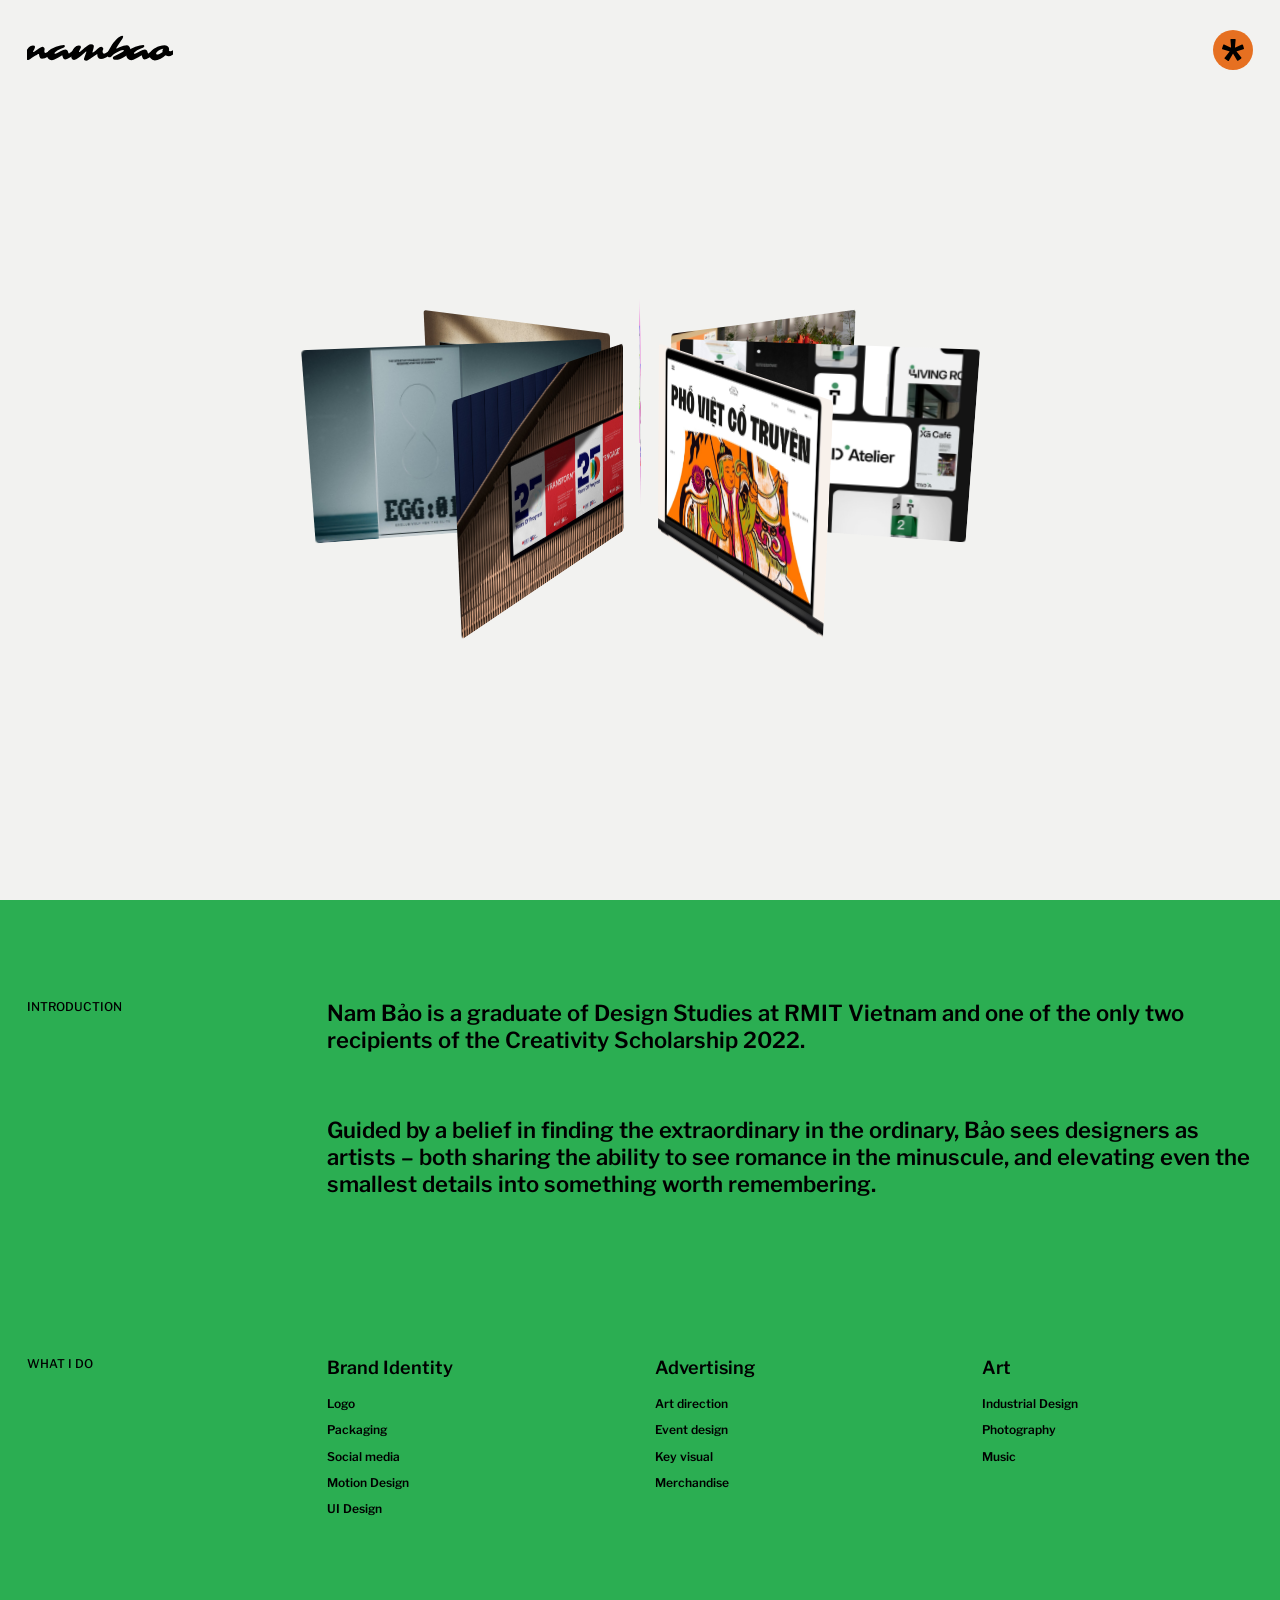
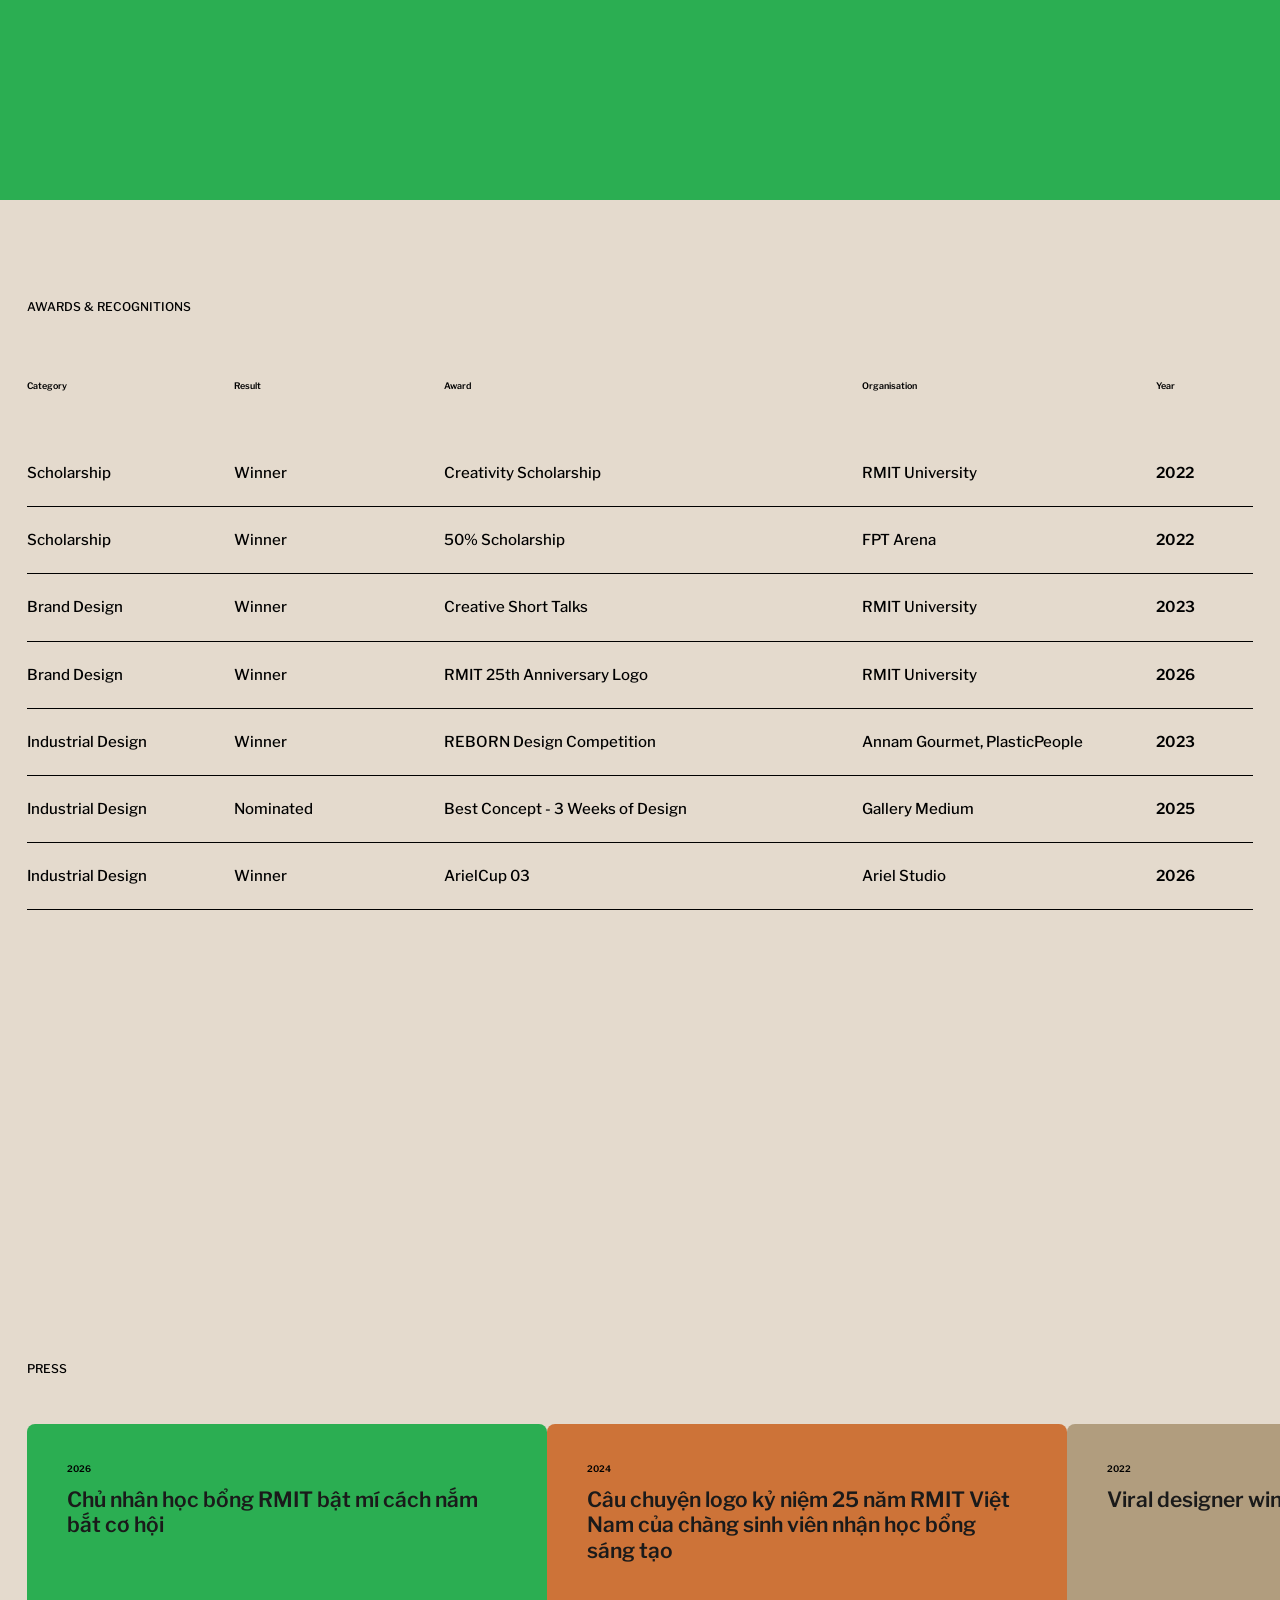
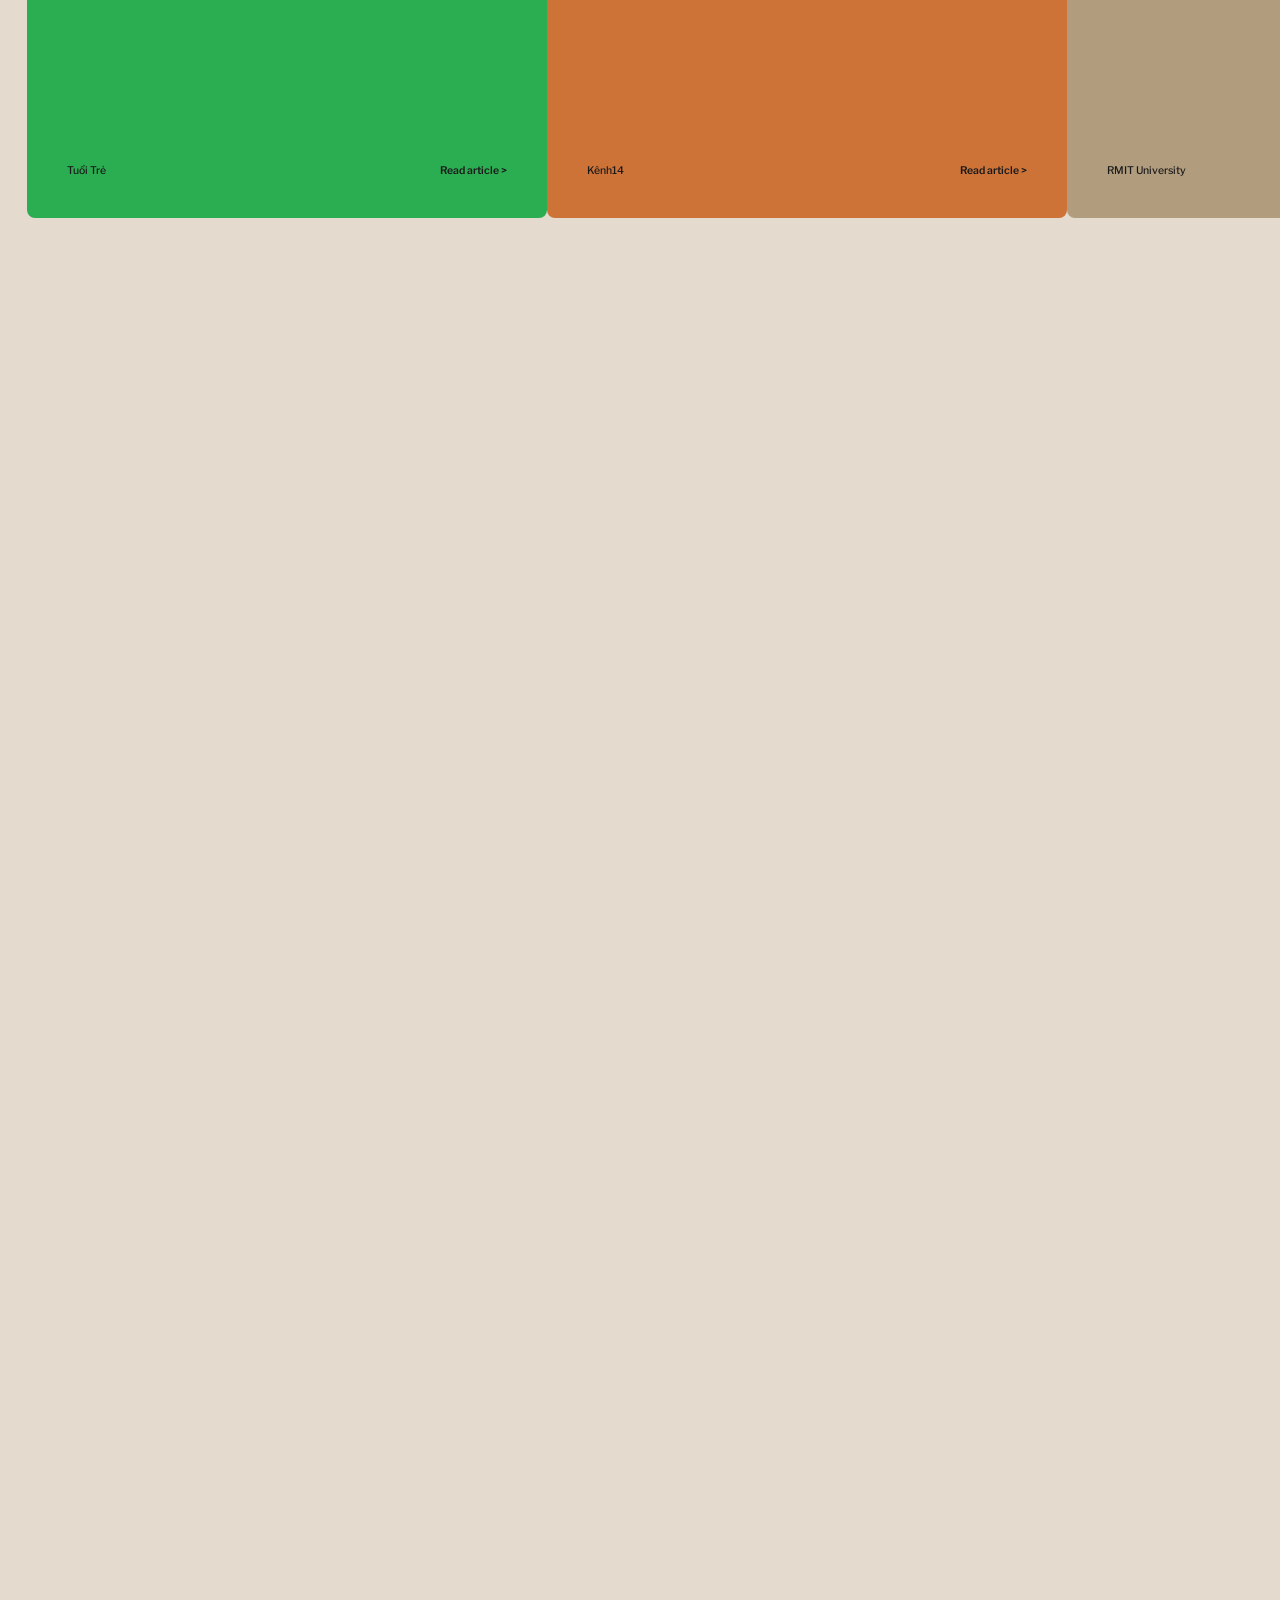
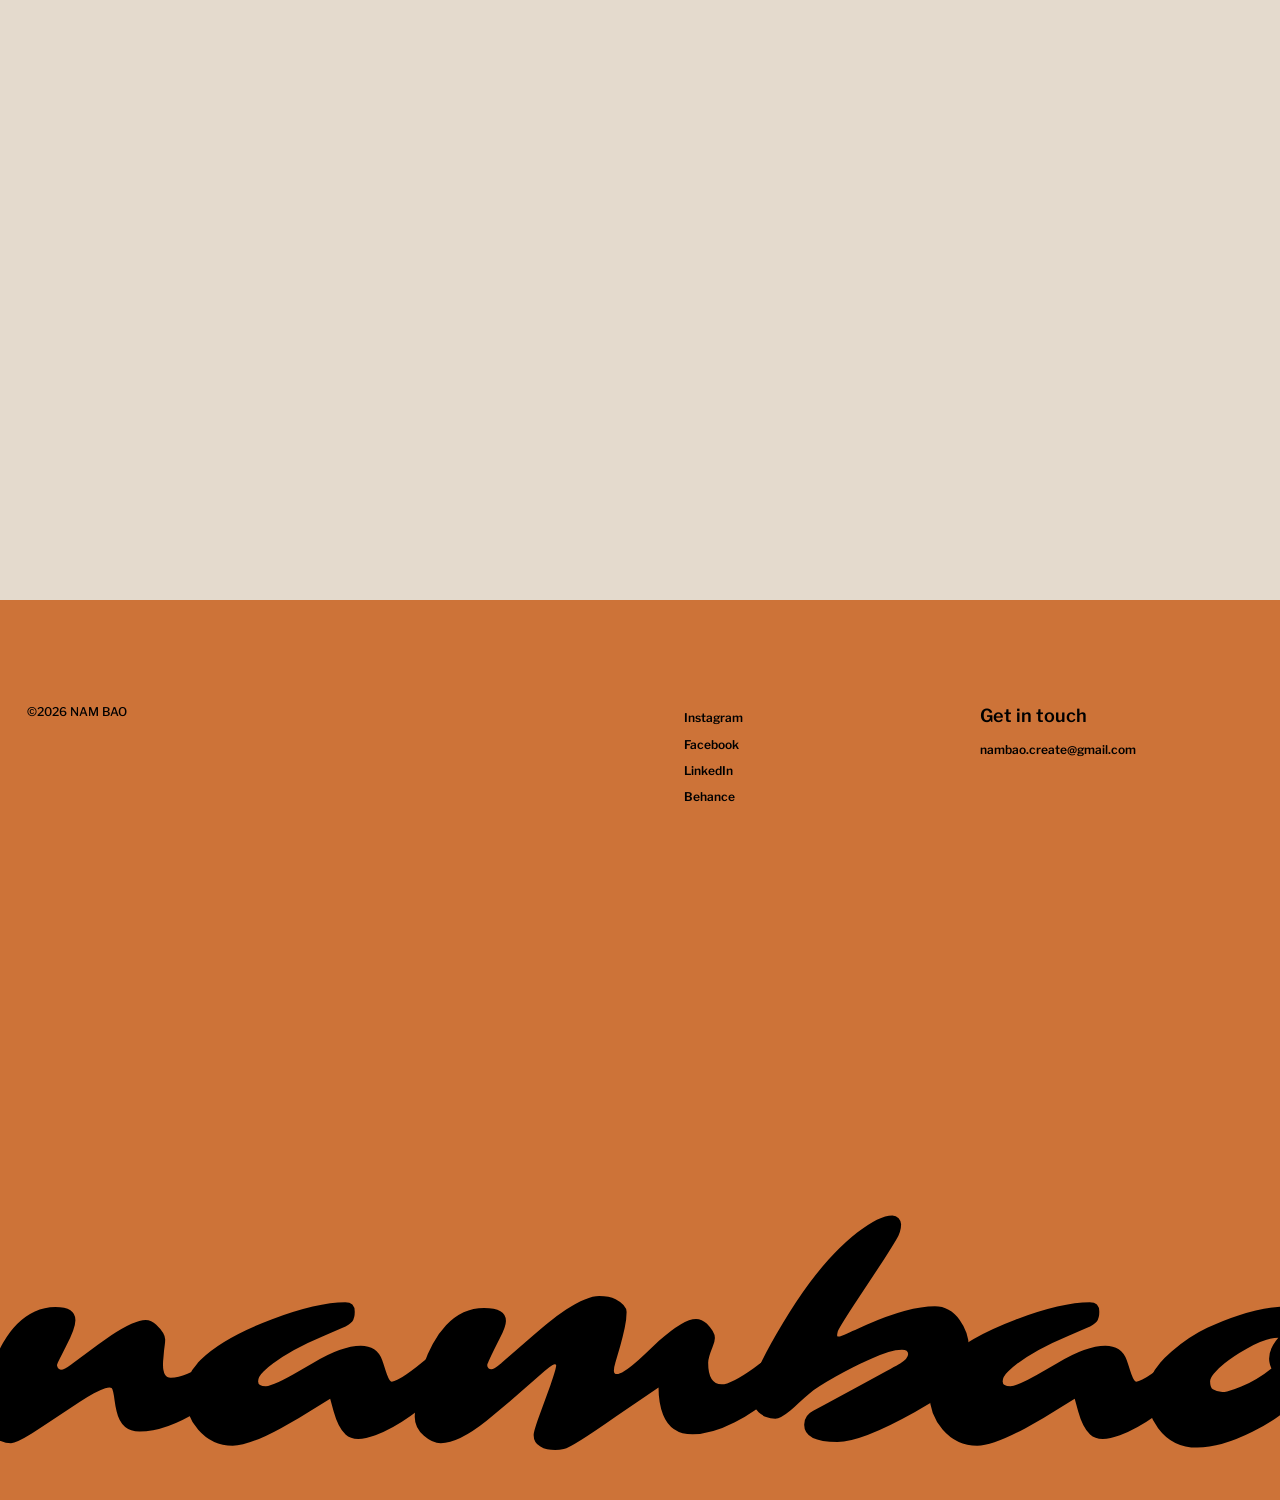
==== commit 519fd8ba: "EGG:01 hero full-bleed (go xung dot class .hero cua trang chu); mo long chu o o logo footer Co-Autho" ====
--- a/index.html
+++ b/index.html
@@ -310,8 +310,7 @@
           <path d="M4836.1,1112.0 Q4836.1,1259.0 4928.1,1259.0 Q4992.1,1259.0 5149.1,1147.0 Q5291.1,1042.0 5318.1,1015.0 Q5380.1,963.0 5448.1,963.0 Q5477.1,963.0 5497.6,982.5 Q5518.1,1002.0 5518.1,1041.0 Q5518.1,1080.0 5499.1,1112.0 Q5480.1,1144.0 5450.6,1178.0 Q5421.1,1212.0 5377.6,1254.0 Q5334.1,1296.0 5278.1,1342.5 Q5222.1,1389.0 5155.6,1435.0 Q5089.1,1481.0 5018.1,1518.0 Q4858.1,1600.0 4729.1,1600.0 Q4581.1,1600.0 4528.1,1466.0 Q4497.1,1389.0 4497.1,1281.0 L4206.1,1478.0 Q3907.1,1688.0 3850.1,1701.0 Q3821.1,1708.0 3791.6,1708.0 Q3762.1,1708.0 3736.1,1702.5 Q3710.1,1697.0 3690.1,1684.0 Q3644.1,1657.0 3644.1,1604.0 Q3644.1,1583.0 3672.1,1502.0 L3758.1,1266.0 Q3798.1,1152.0 3798.1,1129.0 Q3798.1,1121.0 3788.1,1121.0 Q3778.1,1121.0 3751.1,1142.0 Q3724.1,1163.0 3686.1,1196.0 L3448.1,1404.0 L3323.1,1508.0 Q3131.1,1661.0 3010.1,1661.0 Q2953.1,1661.0 2895.1,1610.0 Q2832.1,1556.0 2832.1,1480.0 Q2832.1,1404.0 2846.6,1314.0 Q2861.1,1224.0 2888.1,1140.5 Q2915.1,1057.0 2955.1,983.5 Q2995.1,910.0 3046.1,856.0 Q3156.1,738.0 3305.6,738.0 Q3455.1,738.0 3455.1,826.0 Q3455.1,864.0 3414.1,942.0 Q3327.1,1114.0 3327.1,1127.5 Q3327.1,1141.0 3335.6,1148.5 Q3344.1,1156.0 3354.1,1156.0 Q3375.1,1156.0 3414.1,1122.0 Q3671.1,897.0 3737.6,843.0 Q3804.1,789.0 3866.1,748.0 Q4008.1,655.0 4092.1,655.0 Q4161.1,655.0 4204.1,677.0 Q4279.1,716.0 4279.1,765.0 Q4279.1,814.0 4265.6,876.0 Q4252.1,938.0 4236.1,996.0 L4206.1,1098.0 Q4192.1,1142.0 4192.1,1165.5 Q4192.1,1189.0 4212.1,1189.0 Q4260.1,1189.0 4403.1,1053.0 L4500.1,962.0 Q4667.1,812.0 4753.1,812.0 Q4794.1,812.0 4826.1,844.0 Q4882.1,900.0 4882.1,942.0 Q4882.1,965.0 4866.1,1004.0 Q4836.1,1077.0 4836.1,1112.0 Z"/>
           <path d="M5707.7,1206.0 Q5578.7,1279.0 5532.2,1317.5 Q5485.7,1356.0 5456.2,1385.0 Q5426.7,1414.0 5397.7,1438.0 Q5329.7,1494.0 5294.7,1494.0 Q5259.7,1494.0 5231.7,1482.5 Q5203.7,1471.0 5180.7,1450.0 Q5126.7,1399.0 5126.7,1329.0 Q5126.7,1205.0 5345.7,842.0 Q5439.7,686.0 5527.7,567.5 Q5615.7,449.0 5696.7,365.5 Q5777.7,282.0 5851.7,224.0 Q6003.7,105.0 6093.7,105.0 Q6119.7,105.0 6136.7,124.0 Q6153.7,143.0 6153.7,165.0 Q6153.7,215.0 6122.2,268.5 Q6090.7,322.0 6038.7,403.0 L5825.7,726.0 Q5725.7,880.0 5721.2,898.5 Q5716.7,917.0 5716.7,925.0 Q5716.7,933.0 5727.7,933.0 Q5738.7,933.0 5789.7,910.0 Q5789.7,910.0 5917.7,852.0 Q6206.7,726.0 6384.7,726.0 Q6485.7,726.0 6553.7,819.0 Q6616.7,906.0 6616.7,1007.0 Q6616.7,1108.0 6585.7,1181.0 Q6554.7,1254.0 6494.2,1296.0 Q6433.7,1338.0 6373.7,1374.0 L6245.7,1450.0 Q5882.7,1653.0 5718.7,1653.0 Q5491.7,1653.0 5491.7,1535.0 Q5491.7,1471.0 5553.7,1440.0 Q6124.7,1131.0 6149.7,1115.0 Q6201.7,1082.0 6201.7,1052.0 Q6201.7,1022.0 6159.7,1022.0 Q6117.7,1022.0 6067.7,1038.0 Q6017.7,1054.0 5957.7,1080.0 Q5897.7,1106.0 5832.7,1139.0 Q5767.7,1172.0 5707.7,1206.0 Z"/>
           <path d="M8291.2,909.0 Q8323.2,909.0 8323.2,963.0 Q8323.2,1056.0 8193.2,1204.0 L8136.2,1262.0 Q7877.2,1521.0 7648.2,1607.0 Q7506.2,1660.0 7444.2,1602.0 Q7393.2,1553.0 7363.2,1444.0 L7339.2,1357.0 L7126.2,1488.0 L7003.2,1558.0 Q6783.2,1678.0 6673.2,1678.0 Q6532.2,1678.0 6438.2,1569.0 Q6348.2,1466.0 6348.2,1330.0 Q6348.2,1196.0 6455.2,1091.0 Q6608.2,941.0 6938.2,816.0 Q7250.2,699.0 7442.2,699.0 Q7507.2,699.0 7507.2,763.0 Q7507.2,807.0 7490.2,829.0 Q7473.2,851.0 7420.2,874.0 L7294.2,928.0 Q7014.2,1045.0 6884.2,1171.0 Q6847.2,1206.0 6847.2,1239.0 Q6847.2,1272.0 6900.2,1272.0 Q6952.2,1272.0 7142.2,1160.0 L7225.2,1111.0 Q7418.2,995.0 7548.2,995.0 Q7658.2,995.0 7694.2,1092.0 Q7703.2,1118.0 7711.2,1144.5 Q7719.2,1171.0 7727.2,1192.0 Q7745.2,1241.0 7759.7,1241.0 Q7774.2,1241.0 7801.2,1226.5 Q7828.2,1212.0 7860.7,1189.5 Q7893.2,1167.0 7928.2,1140.0 L8049.2,1043.0 Q8210.2,909.0 8291.2,909.0 Z"/>
-          <path d="M9082.8,1044.0 Q9082.8,1098.0 9174.8,1098.0 Q9242.8,1098.0 9352.8,1032.0 L9432.8,988.0 Q9469.8,967.0 9497.3,967.0 Q9524.8,967.0 9540.8,984.0 Q9556.8,1001.0 9556.8,1031.0 Q9556.8,1061.0 9536.8,1100.5 Q9516.8,1140.0 9481.8,1183.5 Q9446.8,1227.0 9399.8,1269.5 Q9352.8,1312.0 9298.8,1346.0 Q9178.8,1421.0 9075.8,1421.0 Q8966.8,1421.0 8901.8,1384.0 Q8881.8,1372.0 8862.8,1359.0 Q8755.8,1481.0 8552.8,1583.0 Q8336.8,1691.0 8175.8,1691.0 Q8006.8,1691.0 7908.8,1558.0 Q7829.8,1450.0 7829.8,1339.0 Q7829.8,1179.0 8000.8,1034.0 Q8126.8,928.0 8244.3,873.0 Q8361.8,818.0 8456.8,788.0 Q8657.8,725.0 8818.8,725.0 Q8890.8,725.0 8947.3,752.5 Q9003.8,780.0 9030.8,808.0 Q9094.8,871.0 9094.8,969.0 Q9094.8,998.0 9088.8,1014.0 Q9082.8,1030.0 9082.8,1044.0 Z"/>
-          <path d="M8264.8,1233.0 L8263.8,1236.0 L8263.8,1237.0 Q8263.8,1280.0 8282.8,1293.0 Q8328.8,1321.0 8379.8,1307.5 Q8430.8,1294.0 8476.8,1274.0 Q8590.8,1225.0 8682.8,1150.0 Q8666.8,1118.0 8666.8,1084.0 Q8666.8,1012.0 8729.8,940.0 Q8649.8,940.0 8513.8,1015.0 Q8363.8,1098.0 8288.8,1186.0 Q8264.8,1216.0 8264.8,1233.0 Z"/>
+          <path fill-rule="evenodd" d="M9082.8,1044.0 Q9082.8,1098.0 9174.8,1098.0 Q9242.8,1098.0 9352.8,1032.0 L9432.8,988.0 Q9469.8,967.0 9497.3,967.0 Q9524.8,967.0 9540.8,984.0 Q9556.8,1001.0 9556.8,1031.0 Q9556.8,1061.0 9536.8,1100.5 Q9516.8,1140.0 9481.8,1183.5 Q9446.8,1227.0 9399.8,1269.5 Q9352.8,1312.0 9298.8,1346.0 Q9178.8,1421.0 9075.8,1421.0 Q8966.8,1421.0 8901.8,1384.0 Q8881.8,1372.0 8862.8,1359.0 Q8755.8,1481.0 8552.8,1583.0 Q8336.8,1691.0 8175.8,1691.0 Q8006.8,1691.0 7908.8,1558.0 Q7829.8,1450.0 7829.8,1339.0 Q7829.8,1179.0 8000.8,1034.0 Q8126.8,928.0 8244.3,873.0 Q8361.8,818.0 8456.8,788.0 Q8657.8,725.0 8818.8,725.0 Q8890.8,725.0 8947.3,752.5 Q9003.8,780.0 9030.8,808.0 Q9094.8,871.0 9094.8,969.0 Q9094.8,998.0 9088.8,1014.0 Q9082.8,1030.0 9082.8,1044.0 Z M8264.8,1233.0 L8263.8,1236.0 L8263.8,1237.0 Q8263.8,1280.0 8282.8,1293.0 Q8328.8,1321.0 8379.8,1307.5 Q8430.8,1294.0 8476.8,1274.0 Q8590.8,1225.0 8682.8,1150.0 Q8666.8,1118.0 8666.8,1084.0 Q8666.8,1012.0 8729.8,940.0 Q8649.8,940.0 8513.8,1015.0 Q8363.8,1098.0 8288.8,1186.0 Q8264.8,1216.0 8264.8,1233.0 Z"/>
         </g>
       </svg>
     </p>
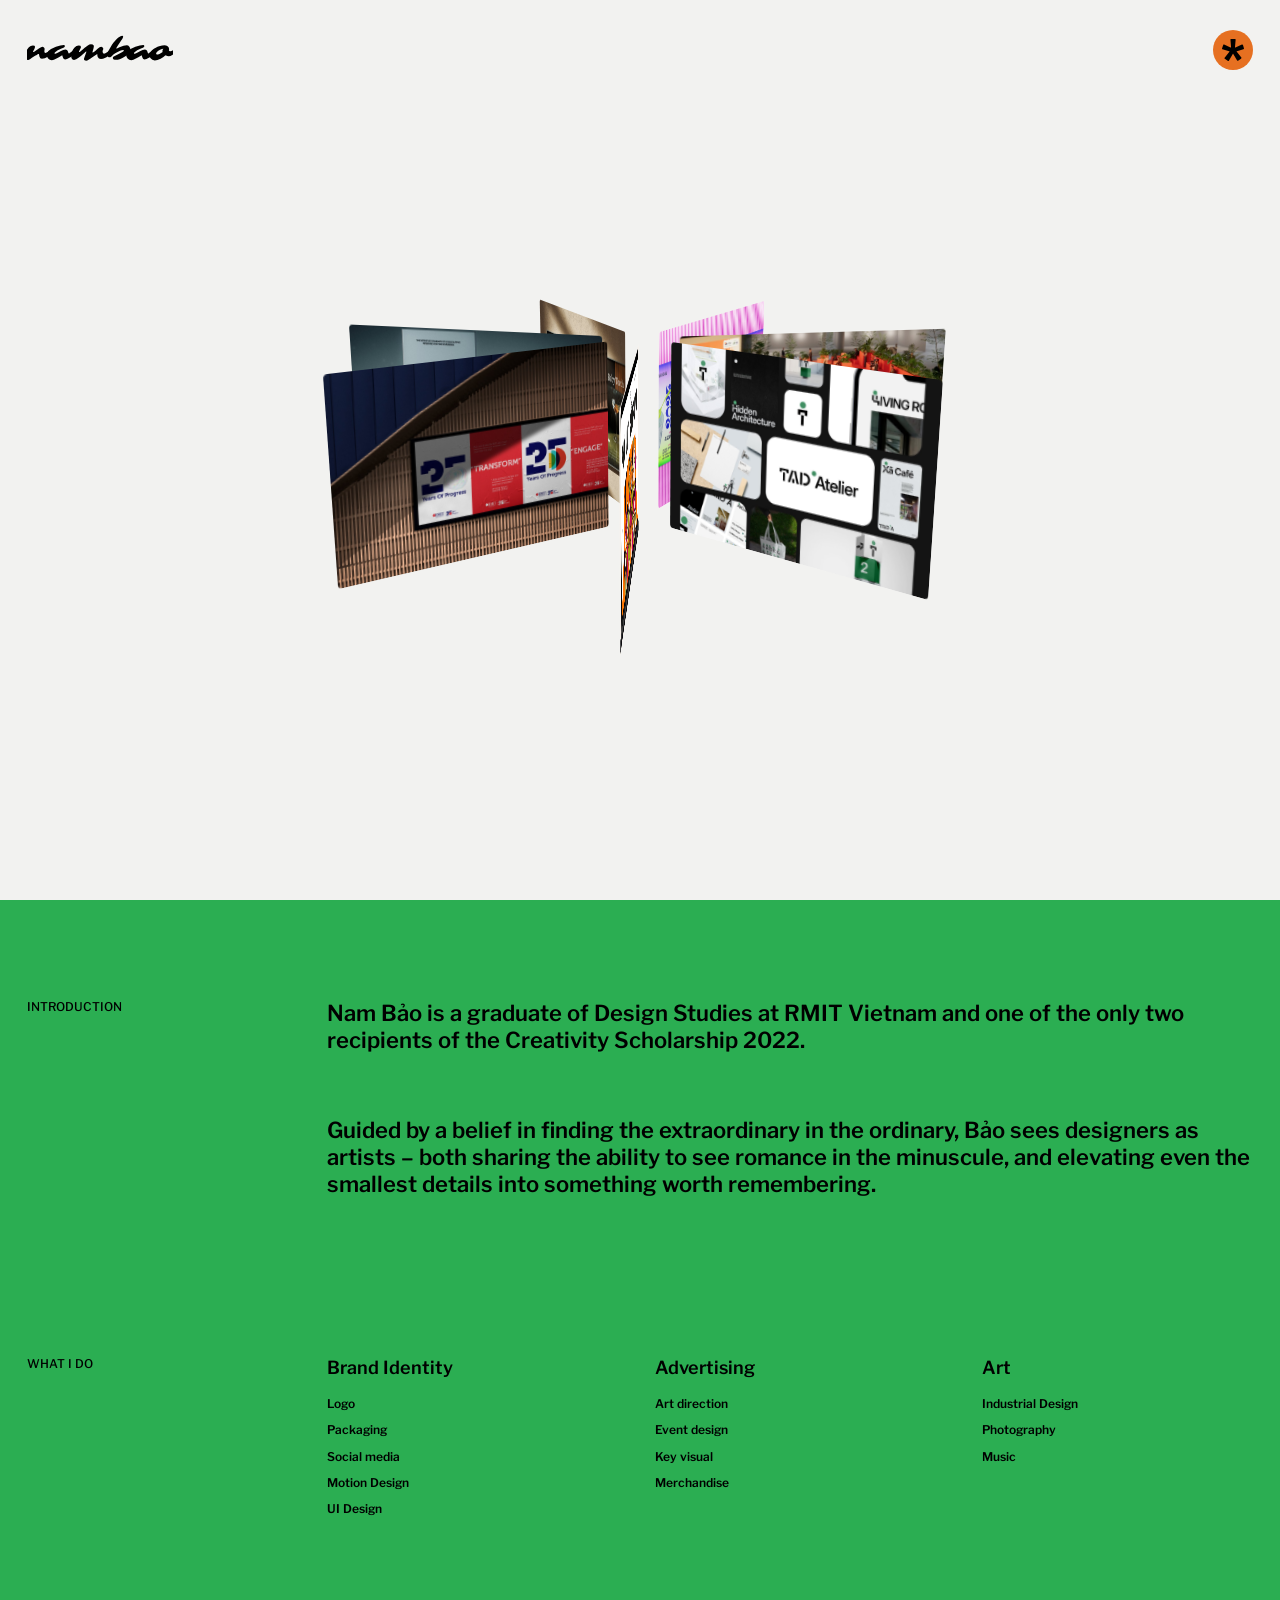
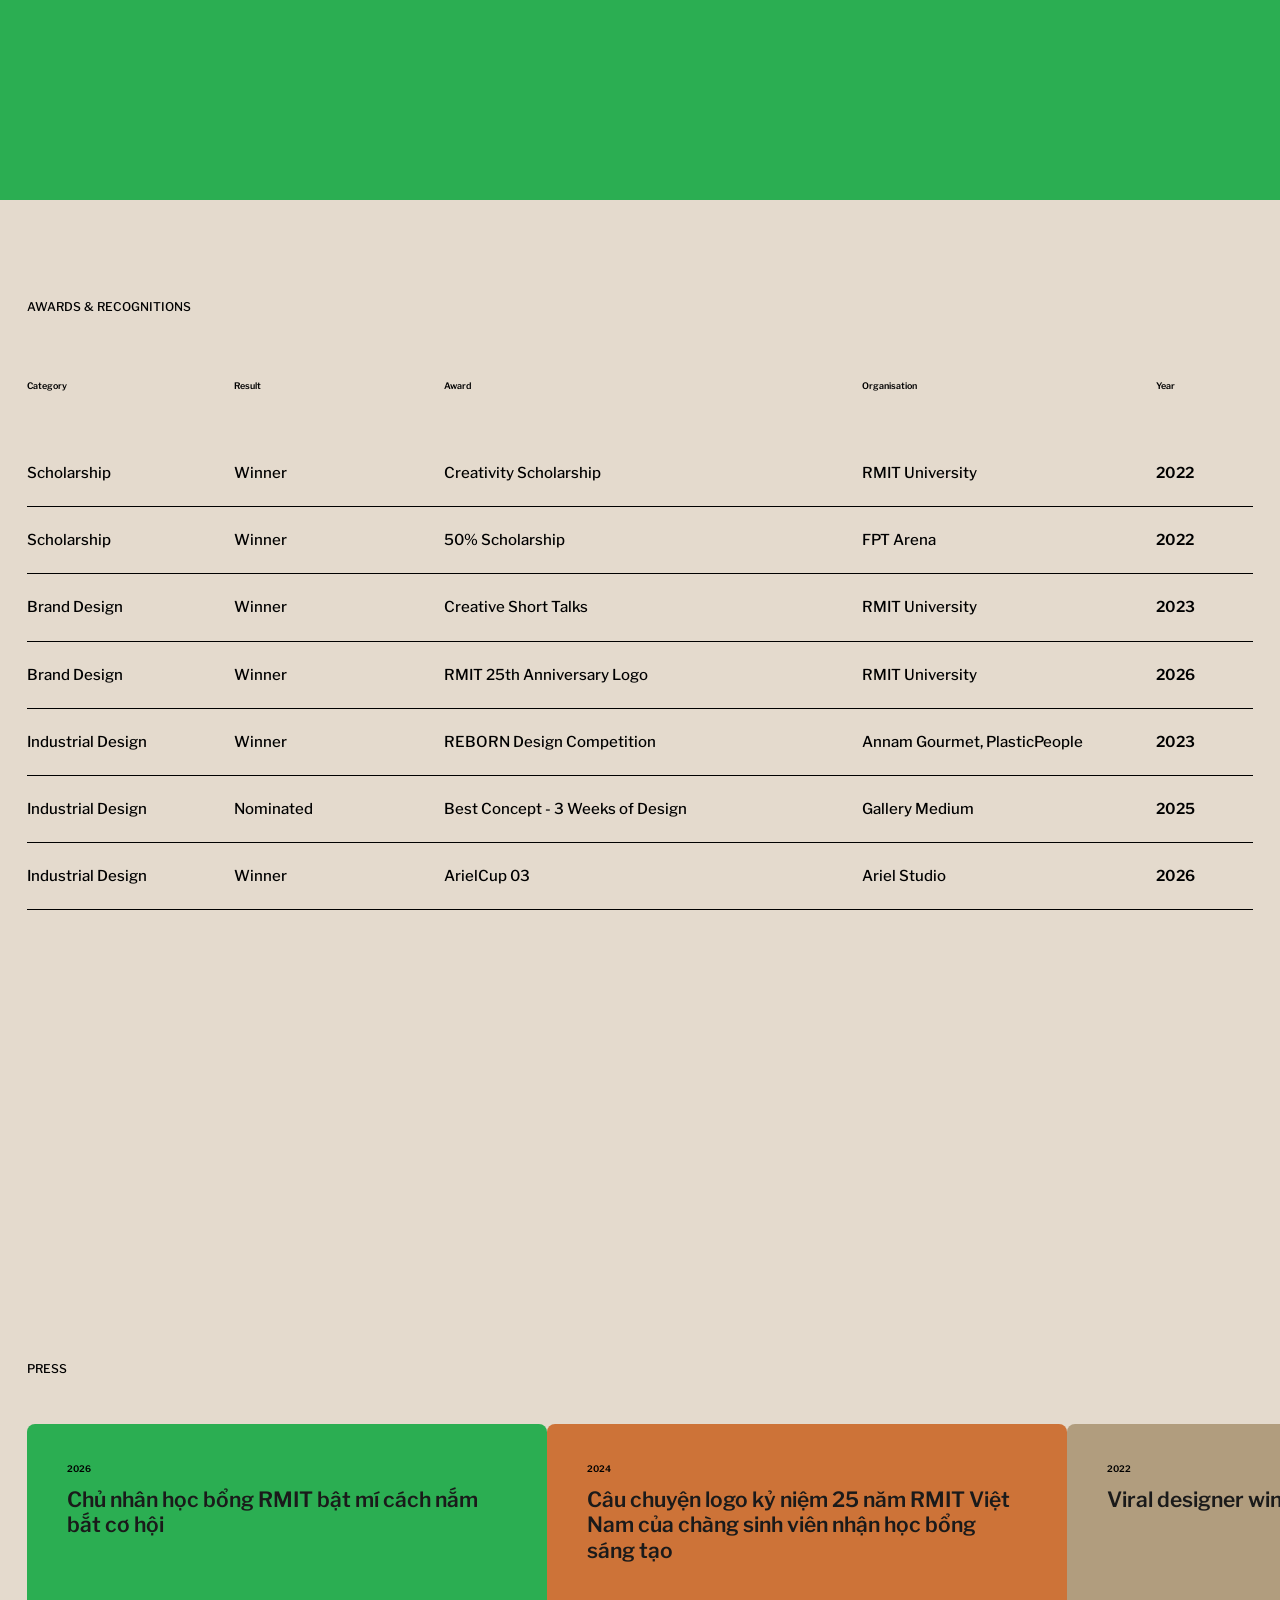
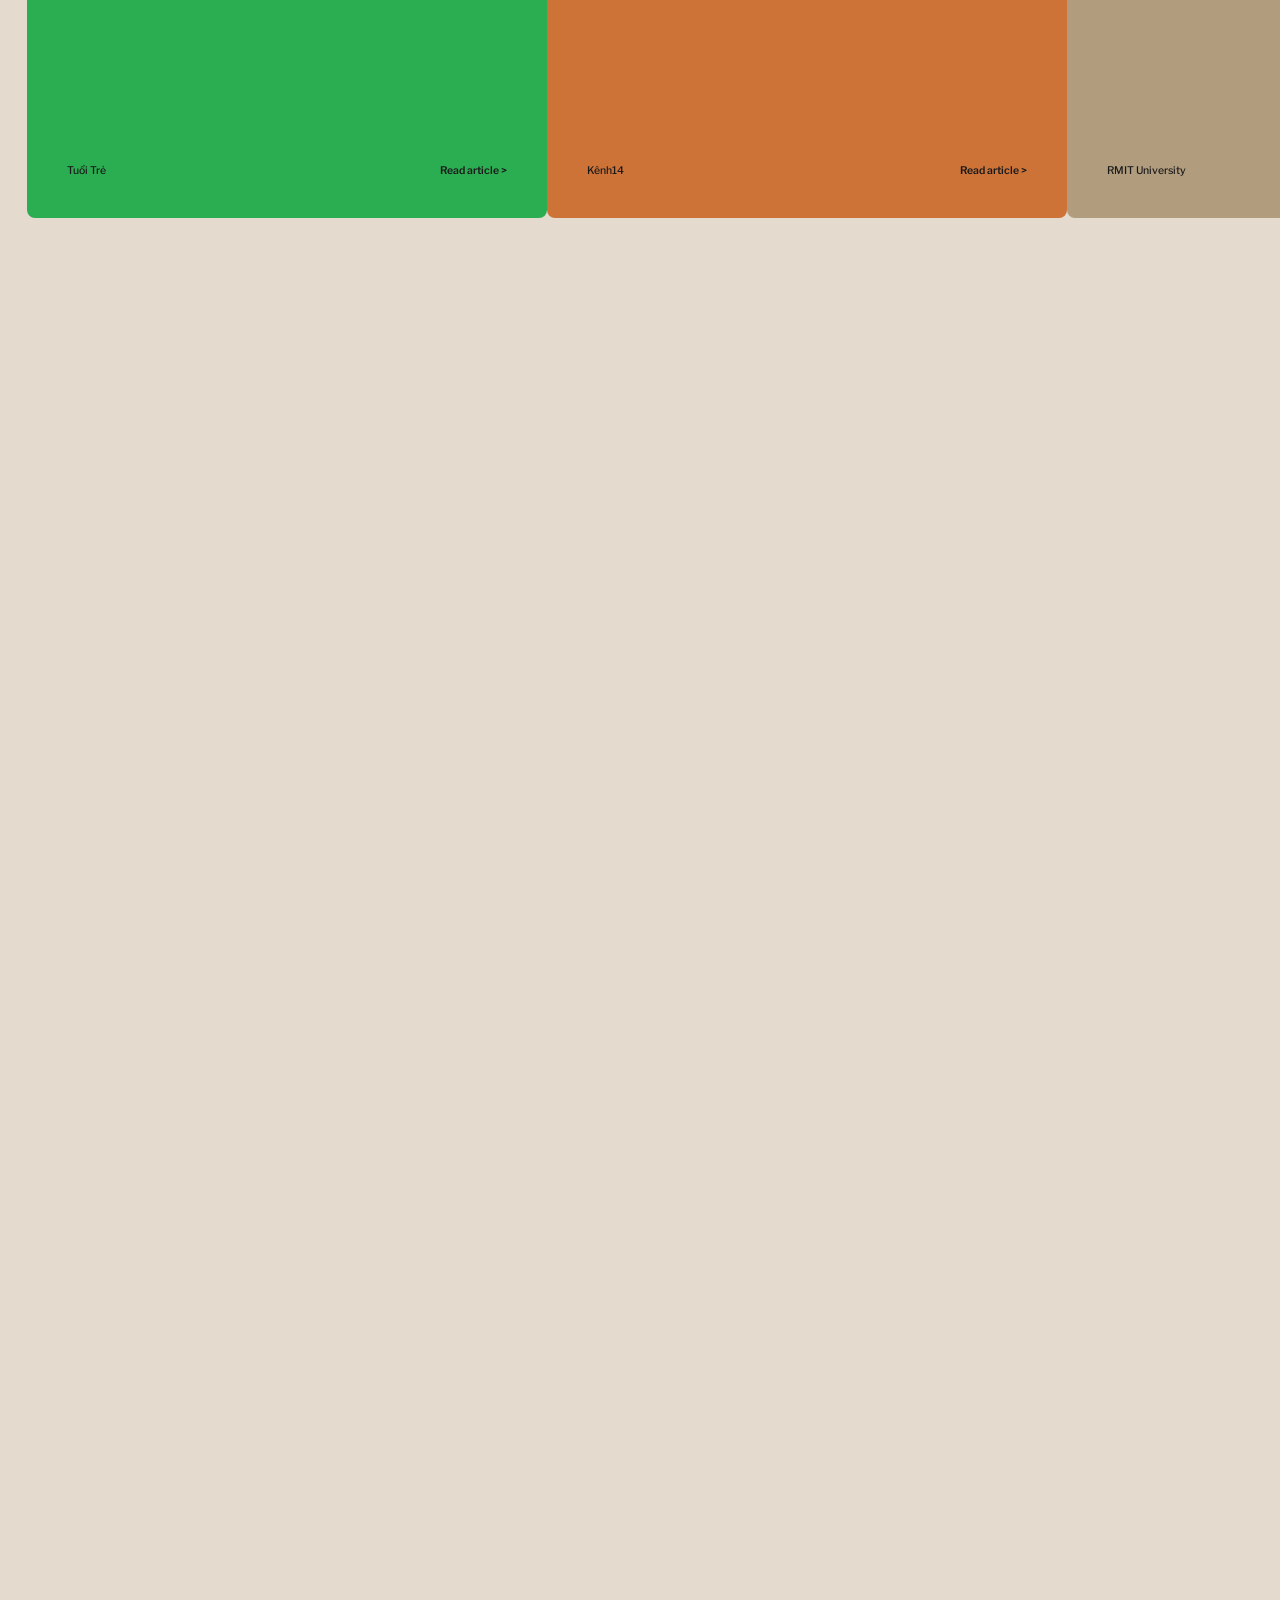
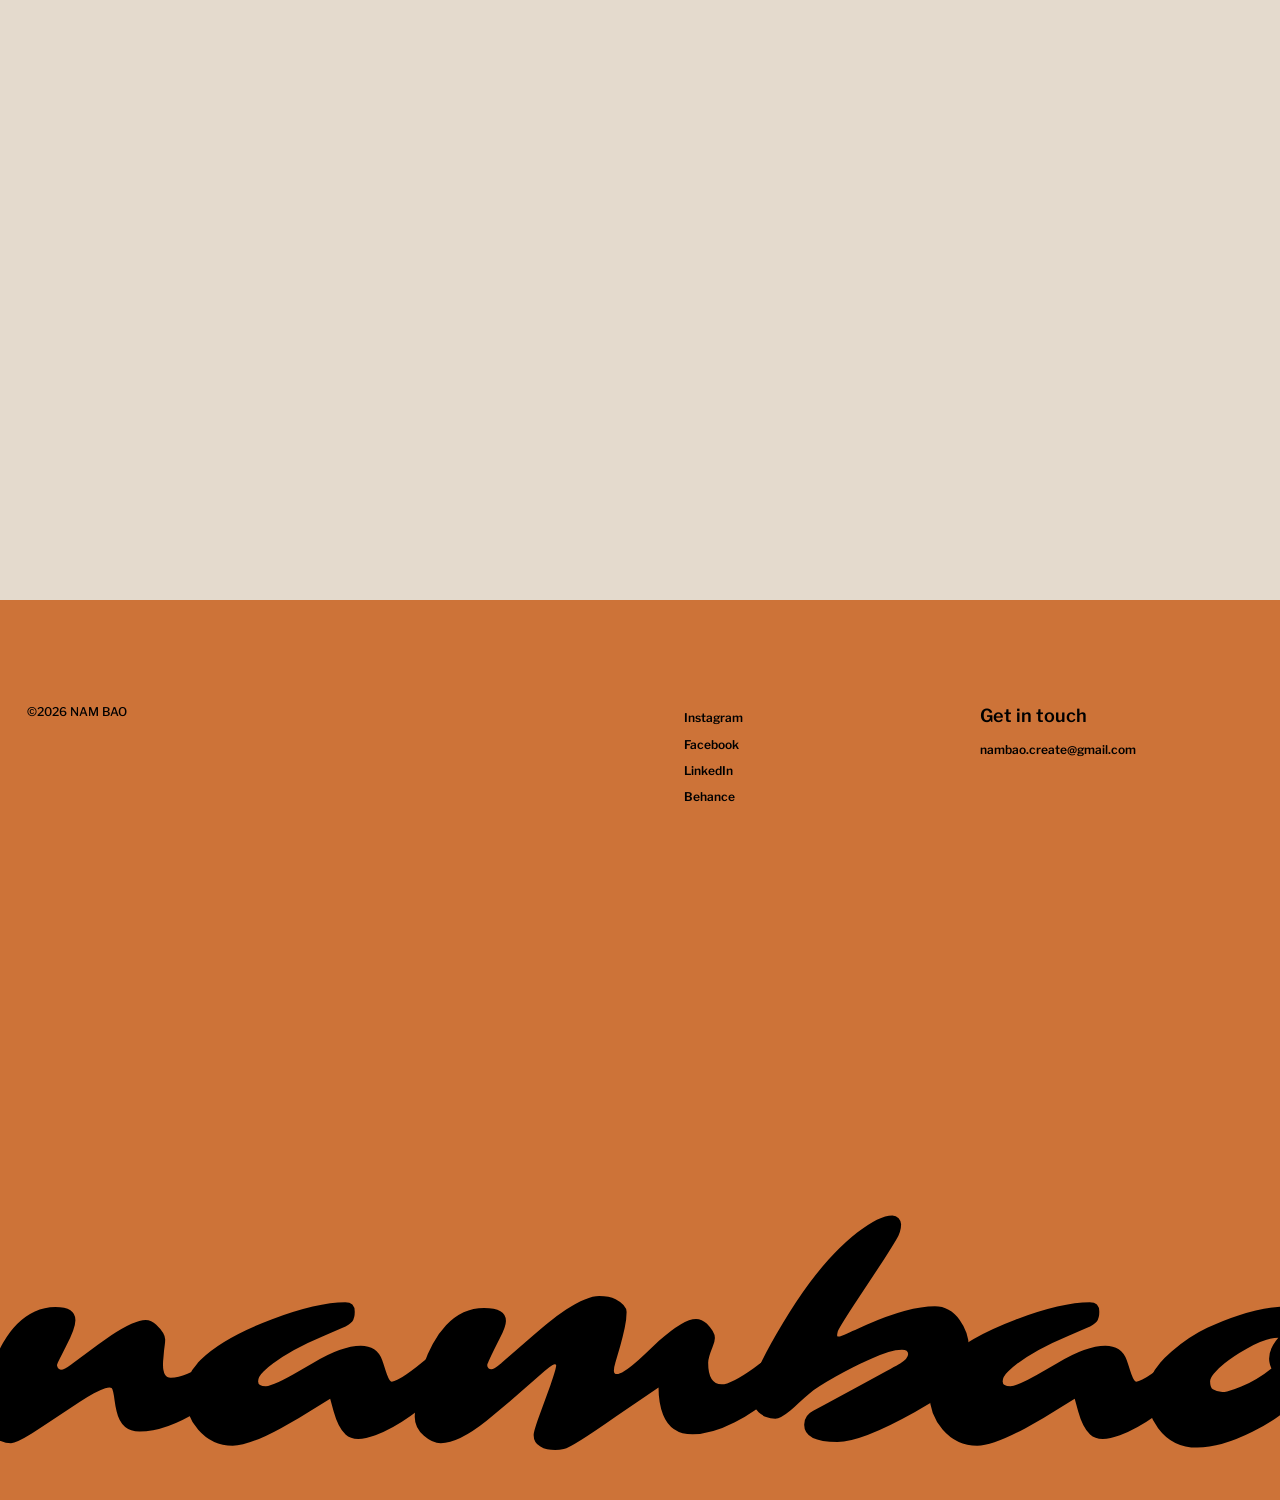
==== commit dfb21ebe: "Add Vercel Web Analytics tracking script to all pages" ====
--- a/index.html
+++ b/index.html
@@ -12,6 +12,11 @@
   <link rel="stylesheet" href="css/styles.css">
   <link rel="stylesheet" href="css/hero-wheel.css">
   <script>document.documentElement.classList.add("js");</script>
+  <!-- Vercel Web Analytics -->
+  <script>
+    window.va = window.va || function () { (window.vaq = window.vaq || []).push(arguments); };
+  </script>
+  <script defer src="/_vercel/insights/script.js"></script>
 </head>
 <body class="home">
 
